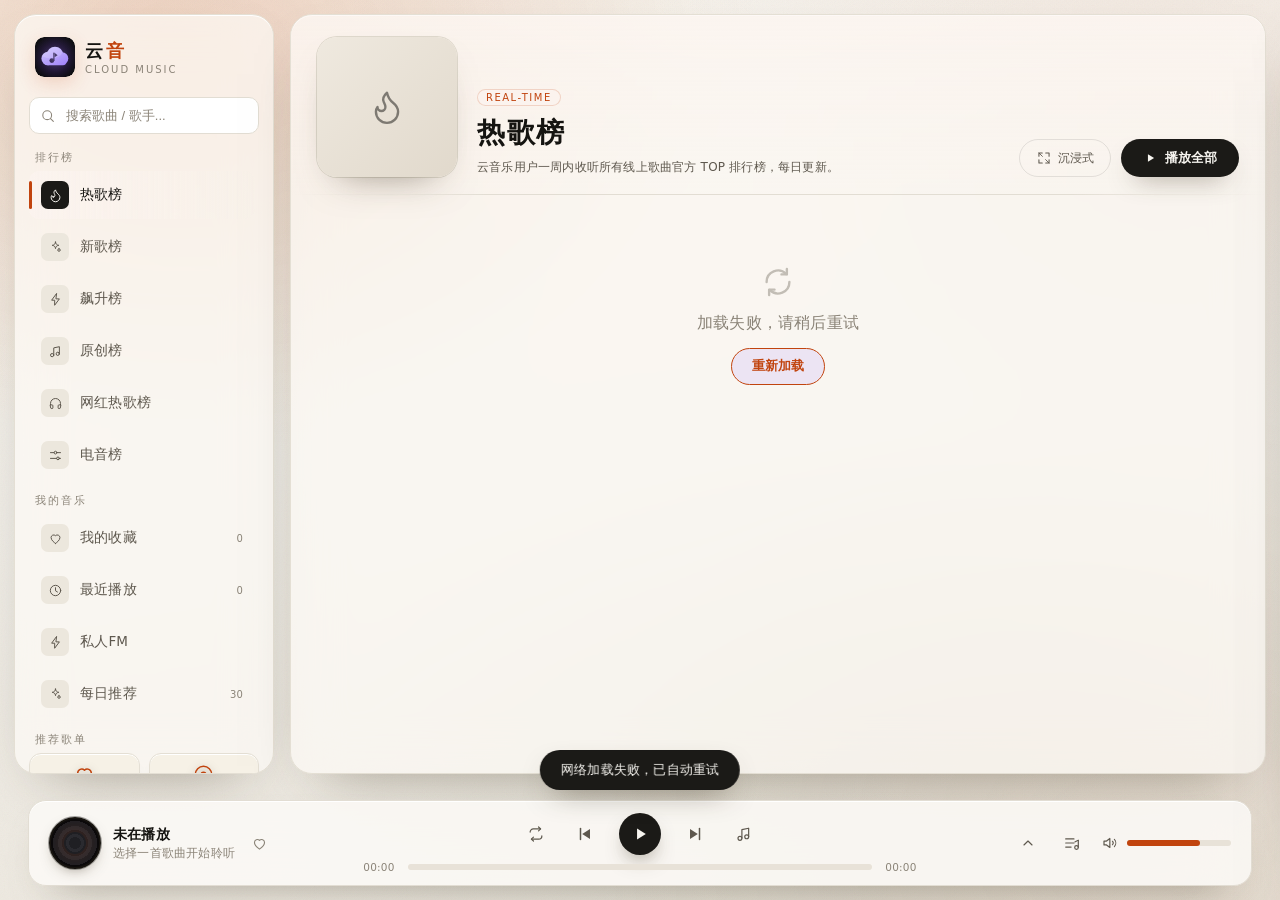
==== player.html @ 7b5f596b "feat: adopt design D paper-light theme + unified icons" ====
<!DOCTYPE html>
<html lang="zh-CN">
<head>
<meta charset="UTF-8" />
<meta name="viewport" content="width=device-width, initial-scale=1.0, viewport-fit=cover" />
<meta name="apple-mobile-web-app-capable" content="yes" />
<meta name="apple-mobile-web-app-status-bar-style" content="black-translucent" />
<meta name="apple-mobile-web-app-title" content="云音" />
<title>云音播放器 - 在线听歌 | 热歌榜 网红热歌 免费音乐</title>
<meta name="description" content="云音在线音乐播放器，免费在线听歌，包含热歌榜、新歌榜、飙升榜、原创榜、网红热歌榜、电音榜，支持歌词同步、我的收藏、最近播放、私人FM、推荐歌单。" />
<meta name="keywords" content="在线播放器,在线听歌,免费音乐,热歌榜,网红热歌榜,飙升榜,歌词同步,音乐播放器" />
<meta name="robots" content="index, follow" />
<meta property="og:type" content="website" />
<meta property="og:site_name" content="云音播放器" />
<meta property="og:title" content="云音播放器 - 免费在线听歌" />
<meta property="og:description" content="六大实时榜单 · 黑胶唱片播放页 · 歌词同步 · 热门评论 · 私人FM · 可安装到桌面" />
<meta property="og:url" content="https://yunyin-music.github.io/player.html" />
<meta property="og:image" content="https://yunyin-music.github.io/icon-512.png" />
<meta name="twitter:card" content="summary" />
<meta name="twitter:title" content="云音播放器 - 免费在线听歌" />
<meta name="twitter:description" content="六大实时榜单 · 黑胶唱片播放页 · 歌词同步 · 热门评论 · 私人FM" />
<meta name="twitter:image" content="https://yunyin-music.github.io/icon-512.png" />
<meta name="theme-color" content="#f2efe9" />
<link rel="manifest" href="manifest.webmanifest" />
<link rel="icon" type="image/png" sizes="32x32" href="icon-32.png" />
<link rel="icon" type="image/png" sizes="192x192" href="icon-192.png" />
<link rel="apple-touch-icon" href="icon-192.png" />
<!-- 预连接：提前完成 API 与图片/音频 CDN 的 DNS+TLS 握手，首屏请求提速 -->
<link rel="preconnect" href="https://api.injahow.cn" crossorigin />
<link rel="preconnect" href="https://api.vkeys.cn" crossorigin />
<link rel="preconnect" href="https://p1.music.126.net" />
<link rel="preconnect" href="https://p2.music.126.net" />
<link rel="dns-prefetch" href="https://p3.music.126.net" />
<style>
  :root{
    --bg-0:#09090b;
    --bg-1:#121214;
    --bg-2:#18181b;
    --glass:rgba(255,255,255,.035);
    --glass-2:rgba(255,255,255,.06);
    --border:rgba(255,255,255,.08);
    --border-strong:rgba(255,255,255,.12);
    --text:#f4f4f5;
    --text-2:#a1a1aa;
    --text-3:#6b6b73;
    --accent:#a78bfa;
    --accent-2:#c4b5fd;
    --accent-glow:rgba(167,139,250,.35);
    --page-rgb:167,139,250;
    --danger:#f87171;
    --radius:16px;
    --radius-sm:10px;
    --shadow:0 16px 50px rgba(0,0,0,.55);
    --shadow-soft:0 8px 24px rgba(0,0,0,.4);
  }
  *{box-sizing:border-box;margin:0;padding:0}
  html,body{height:100%}
  body{
    font-family:-apple-system,BlinkMacSystemFont,"PingFang SC","Microsoft YaHei","Hiragino Sans GB","Segoe UI",system-ui,sans-serif;
    background:var(--bg-0);
    color:var(--text);
    overflow:hidden;
    -webkit-font-smoothing:antialiased;
    -moz-osx-font-smoothing:grayscale;
    letter-spacing:.1px;
  }
  /* animated background mesh */
  .bg-mesh{
    position:fixed;inset:0;z-index:-2;
    background:
      radial-gradient(1000px 700px at 12% 18%, rgba(167,139,250,.14), transparent 60%),
      radial-gradient(900px 800px at 88% 12%, rgba(124,58,237,.10), transparent 60%),
      radial-gradient(1000px 900px at 70% 92%, rgba(167,139,250,.08), transparent 60%),
      linear-gradient(160deg,#09090b 0%,#0e0e10 50%,#09090b 100%);
  }
  .bg-noise{
    position:fixed;inset:0;z-index:-1;opacity:.035;pointer-events:none;
    background-image:url("data:image/svg+xml;utf8,<svg xmlns='http://www.w3.org/2000/svg' width='160' height='160'><filter id='n'><feTurbulence type='fractalNoise' baseFrequency='0.9' numOctaves='2'/></filter><rect width='100%25' height='100%25' filter='url(%23n)'/></svg>");
  }
  /* 页面氛围色：跟随当前播放歌曲封面主色（--page-rgb 由 JS pageTintFromCover 写入） */
  .page-ambient{
    position:fixed;inset:0;z-index:-1;pointer-events:none;
    background:
      radial-gradient(900px 640px at 16% 6%, rgba(var(--page-rgb),.16), transparent 62%),
      radial-gradient(820px 700px at 88% 94%, rgba(var(--page-rgb),.10), transparent 64%);
    transition:background 1.2s ease;
  }
  .app{
    display:grid;
    grid-template-columns:260px 1fr;
    grid-template-rows:1fr auto;
    height:100vh;
    height:100dvh; /* iOS Safari 动态视口：地址栏收起/展开时高度自适应，播放栏不被遮挡 */
    gap:16px;
    padding:14px 14px 0 14px;
  }
  html{-webkit-text-size-adjust:100%}
  body{overscroll-behavior:none;-webkit-tap-highlight-color:transparent}
  /* iOS 惯性滚动：长列表/歌词区丝滑 */
  .song-list,.side-scroll,.q-list,.pp-lyrics,.charts{-webkit-overflow-scrolling:touch}
  /* ---------- Sidebar ---------- */
  .sidebar{
    grid-row:1;
    background:var(--glass);
    border:1px solid rgba(255,255,255,.06);
    border-radius:22px;
    padding:18px 14px;
    display:flex;flex-direction:column;gap:16px;
    backdrop-filter:blur(24px) saturate(1.2);
    -webkit-backdrop-filter:blur(24px) saturate(1.2);
    box-shadow:0 24px 70px rgba(0,0,0,.5),0 2px 12px rgba(0,0,0,.28),inset 0 1px 0 rgba(255,255,255,.05);
    overflow-y:auto;
  }
  .sidebar::-webkit-scrollbar{width:5px}
  .sidebar::-webkit-scrollbar-thumb{background:rgba(255,255,255,.08);border-radius:4px}
  .side-scroll{display:flex;flex-direction:column;gap:14px}
  .brand{display:flex;align-items:center;gap:10px;padding:4px 6px}
  .brand .logo{
    width:40px;height:40px;border-radius:9px;flex-shrink:0;
    overflow:hidden;
    box-shadow:0 6px 18px var(--accent-glow);
  }
  .brand .logo svg{display:block;width:100%;height:100%}
  .brand h1{font-size:18px;font-weight:700;letter-spacing:.5px}
  .brand h1 span{color:var(--accent)}
  .brand small{display:block;font-size:10px;color:var(--text-3);letter-spacing:1px;margin-top:1px}

  .search{position:relative}
  .search input{
    width:100%;background:var(--bg-2);border:1px solid var(--border);
    color:var(--text);padding:10px 12px 10px 36px;border-radius:var(--radius-sm);
    font-size:13px;outline:none;transition:.2s cubic-bezier(.4,0,.2,1);
  }
  .search input:focus{border-color:var(--accent);box-shadow:0 0 0 3px var(--accent-glow);background:var(--bg-1)}
  .search input::placeholder{color:var(--text-3)}
  .search svg{position:absolute;left:11px;top:50%;transform:translateY(-50%);color:var(--text-3)}

  .nav-label{font-size:11px;color:var(--text-3);letter-spacing:2px;padding:0 6px;margin-bottom:-8px}
  .charts{display:flex;flex-direction:column;gap:4px;padding-right:4px}
  .charts::-webkit-scrollbar{width:5px}
  .charts::-webkit-scrollbar-thumb{background:rgba(255,255,255,.08);border-radius:4px}
  .chart-item{
    display:flex;align-items:center;gap:11px;
    padding:10px 12px;border-radius:var(--radius-sm);cursor:pointer;
    transition:.22s cubic-bezier(.4,0,.2,1);color:var(--text-2);font-size:13.5px;font-weight:500;
    position:relative;
  }
  .chart-item:hover{background:var(--glass-2);color:var(--text)}
  .chart-item.active{
    background:linear-gradient(90deg,rgba(167,139,250,.18),rgba(167,139,250,.03));
    color:var(--text);
  }
  .chart-item.active::before{
    content:"";position:absolute;left:0;top:10px;bottom:10px;width:3px;
    background:var(--accent);border-radius:3px;box-shadow:0 0 10px var(--accent);
  }
  .chart-item .ico{
    width:28px;height:28px;border-radius:7px;
    display:flex;align-items:center;justify-content:center;flex-shrink:0;
    background:var(--glass-2);font-size:14px;
  }
  .chart-item.active .ico{background:linear-gradient(135deg,var(--accent),var(--accent-2));color:#0a0a0b}
  .chart-item .cnt{margin-left:auto;font-size:10px;color:var(--text-3)}

  .sidebar-foot{
    font-size:10px;color:var(--text-3);text-align:center;line-height:1.6;
    padding-top:10px;border-top:1px solid var(--border);
  }
  .sidebar-foot a{color:var(--accent);text-decoration:none}

  /* ---------- Main ---------- */
  .main{
    grid-row:1;
    background:var(--glass);
    border:1px solid rgba(255,255,255,.06);
    border-radius:22px;
    display:flex;flex-direction:column;
    backdrop-filter:blur(24px) saturate(1.2);
    -webkit-backdrop-filter:blur(24px) saturate(1.2);
    box-shadow:0 24px 70px rgba(0,0,0,.5),0 2px 12px rgba(0,0,0,.28),inset 0 1px 0 rgba(255,255,255,.05);
    overflow:hidden;
    position:relative;
  }
  .chart-header{
    padding:22px 26px 18px;
    display:flex;align-items:flex-end;gap:20px;
    position:relative;
    background:linear-gradient(180deg,rgba(167,139,250,.06),transparent);
  }
  /* 底部横线改为两端淡出的柔和渐变 */
  .chart-header::after{
    content:"";position:absolute;left:0;right:0;bottom:0;height:1px;
    background:linear-gradient(90deg,transparent,rgba(255,255,255,.12) 20%,rgba(255,255,255,.12) 80%,transparent);
    pointer-events:none;
  }
  .chart-cover{
    width:140px;height:140px;border-radius:20px;
    background:linear-gradient(135deg,#27272a,#18181b);
    box-shadow:0 18px 50px rgba(0,0,0,.55),0 0 0 1px rgba(255,255,255,.07),inset 0 1px 0 rgba(255,255,255,.06);
    display:flex;align-items:center;justify-content:center;font-size:40px;
    flex-shrink:0;overflow:hidden;
  }
  .chart-cover img{width:100%;height:100%;object-fit:cover}
  .chart-meta .tag{
    display:inline-block;font-size:10px;letter-spacing:1.5px;color:var(--accent);
    background:rgba(167,139,250,.12);padding:3px 9px;border-radius:20px;margin-bottom:8px;
  }
  .chart-meta h2{font-size:28px;font-weight:800;letter-spacing:1px;margin-bottom:6px;color:var(--text)}
  @supports ((-webkit-background-clip:text) or (background-clip:text)){
    .chart-meta h2{
      background:linear-gradient(90deg,#f4f4f5 30%,#c4b5fd);
      -webkit-background-clip:text;background-clip:text;
      -webkit-text-fill-color:transparent;color:transparent;
    }
  }
  .chart-meta p{font-size:12px;color:var(--text-2);max-width:520px;line-height:1.6}
  .chart-actions{margin-left:auto;display:flex;gap:10px}
  .btn-play-all{
    display:flex;align-items:center;gap:8px;
    background:linear-gradient(135deg,var(--accent),var(--accent-2));
    color:#0a0a0b;font-weight:700;font-size:13px;
    border:none;padding:10px 22px;border-radius:30px;cursor:pointer;
    box-shadow:0 6px 20px var(--accent-glow),inset 0 1px 0 rgba(255,255,255,.25);
    transition:.2s cubic-bezier(.4,0,.2,1);
  }
  .btn-play-all:hover{transform:translateY(-1px);box-shadow:0 10px 28px var(--accent-glow),inset 0 1px 0 rgba(255,255,255,.3)}

  .song-list{flex:1;overflow-y:auto;padding:8px 10px 14px}
  .song-list::-webkit-scrollbar{width:7px}
  .song-list::-webkit-scrollbar-thumb{background:rgba(255,255,255,.08);border-radius:4px}
  .song-list::-webkit-scrollbar-thumb:hover{background:rgba(255,255,255,.15)}

  .song-row{
    display:grid;
    grid-template-columns:36px 1fr 140px 90px 56px;
    align-items:center;gap:14px;
    padding:11px 12px;border-radius:14px;cursor:pointer;
    transition:.2s cubic-bezier(.4,0,.2,1);color:var(--text-2);
    border:1px solid transparent;
    position:relative;
  }
  .song-row:hover{background:var(--glass-2);color:var(--text);border-color:var(--border)}
  .song-row.playing{background:linear-gradient(90deg,rgba(167,139,250,.14),rgba(167,139,250,.03));color:var(--text);border-color:rgba(167,139,250,.18)}
  /* 播放中左侧 accent 竖条（限定非沉浸式列表，不影响 folia 海报墙） */
  .song-list:not(.folia) .song-row.playing::before{
    content:"";position:absolute;left:0;top:9px;bottom:9px;width:3px;
    background:linear-gradient(180deg,var(--accent),var(--accent-2));
    border-radius:3px;box-shadow:0 0 10px var(--accent-glow);
  }
  /* hover 轻抬升：仅鼠标设备 + 非沉浸式列表 */
  @media (hover:hover){
    .song-list:not(.folia) .song-row:hover{transform:translateY(-1px)}
  }
  .song-row .idx{font-size:12px;color:var(--text-3);text-align:center;font-variant-numeric:tabular-nums}
  .song-row .idx.top{color:var(--accent);font-weight:700}
  .song-row:hover .idx .num{display:none}
  .song-row:hover .idx .play-mini{display:inline}
  .idx .play-mini{display:none;color:var(--accent)}
  .idx .play-mini svg{display:inline-block;vertical-align:middle}
  .song-row.playing .idx .num{display:none}
  .song-row.playing .idx .playing-anim{display:inline-flex}
  .idx .playing-anim{display:none;align-items:flex-end;gap:2px;height:14px}
  .idx .playing-anim span{width:3px;background:var(--accent);border-radius:2px;animation:eq 1s ease-in-out infinite}
  .idx .playing-anim span:nth-child(1){height:60%;animation-delay:-.4s}
  .idx .playing-anim span:nth-child(2){height:100%;animation-delay:-.2s}
  .idx .playing-anim span:nth-child(3){height:40%}
  @keyframes eq{0%,100%{transform:scaleY(.4)}50%{transform:scaleY(1)}}

  .song-info{display:flex;align-items:center;gap:11px;min-width:0}
  .song-info .thumb{width:40px;height:40px;border-radius:12px;background:var(--bg-2);flex-shrink:0;overflow:hidden;box-shadow:0 6px 16px rgba(0,0,0,.35),0 0 0 1px rgba(255,255,255,.07)}
  .song-info .thumb img{width:100%;height:100%;object-fit:cover}
  .song-info .meta{min-width:0}
  .song-info .title{font-size:13.5px;color:var(--text);white-space:nowrap;overflow:hidden;text-overflow:ellipsis;font-weight:500}
  .song-row.playing .song-info .title{color:var(--accent)}
  .song-info .artist{font-size:11.5px;color:var(--text-3);white-space:nowrap;overflow:hidden;text-overflow:ellipsis;margin-top:2px}
  .song-row .album{font-size:12px;color:var(--text-3);white-space:nowrap;overflow:hidden;text-overflow:ellipsis}
  .song-row .duration{font-size:12px;color:var(--text-3);text-align:right;font-variant-numeric:tabular-nums}
  .song-row .more{transition:.15s;display:flex;justify-content:flex-end;color:var(--text-3)}
  .song-row .more:hover{color:var(--accent)}

  /* skeleton / loading */
  .loader{display:flex;flex-direction:column;align-items:center;justify-content:center;padding:60px 0;gap:14px}
  .spinner{width:34px;height:34px;border:3px solid var(--glass-2);border-top-color:var(--accent);border-radius:50%;animation:spin .8s linear infinite}
  @keyframes spin{to{transform:rotate(360deg)}}
  .loader p{font-size:12px;color:var(--text-3);letter-spacing:1px}
  .empty{text-align:center;padding:60px 20px;color:var(--text-3)}
  .empty svg{margin-bottom:12px;opacity:.5}

  /* ---------- Player bar ---------- */
  .player{
    grid-column:1 / -1;
    margin:10px 14px 14px;
    background:rgba(18,18,20,.72);
    border:1px solid rgba(255,255,255,.06);
    border-radius:18px;
    padding:12px 20px;
    display:grid;
    grid-template-columns:1fr 2fr 1fr;
    align-items:center;gap:16px;
    backdrop-filter:blur(28px) saturate(1.3);
    -webkit-backdrop-filter:blur(28px) saturate(1.3);
    box-shadow:0 12px 40px rgba(0,0,0,.5),inset 0 1px 0 rgba(255,255,255,.06);
  }
  .p-left{display:flex;align-items:center;gap:12px;min-width:0}
  .vinyl{
    width:52px;height:52px;border-radius:50%;flex-shrink:0;
    background:
      radial-gradient(circle at center,#1f1f23 0 6px,#2a2a2f 6px 9px,#1f1f23 9px 13px,#2a2a2f 13px 17px,#1f1f23 17px 22px,#09090b 22px);
    border:2px solid #000;
    box-shadow:0 4px 12px rgba(0,0,0,.6),inset 0 0 0 1px rgba(255,255,255,.05),0 0 18px rgba(var(--page-rgb),.35);
    position:relative;overflow:hidden;
  }
  .vinyl img{position:absolute;inset:13px;border-radius:12px;object-fit:cover;box-shadow:0 0 18px rgba(var(--page-rgb),.35)}
  .vinyl.spinning{animation:spin 8s linear infinite;box-shadow:0 4px 14px rgba(0,0,0,.6),inset 0 0 0 1px rgba(255,255,255,.06),0 0 18px rgba(var(--page-rgb),.35)}
  .p-left .vinyl{cursor:pointer;transition:box-shadow .25s}
  .p-left .vinyl:hover{box-shadow:0 4px 14px rgba(0,0,0,.6),inset 0 0 0 1px rgba(255,255,255,.1),0 0 22px rgba(var(--page-rgb),.45)}
  .p-info{min-width:0}
  .p-info .t{font-size:13.5px;font-weight:600;white-space:nowrap;overflow:hidden;text-overflow:ellipsis}
  .p-info .a{font-size:11.5px;color:var(--text-3);margin-top:2px;white-space:nowrap;overflow:hidden;text-overflow:ellipsis}

  .p-center{display:flex;flex-direction:column;align-items:center;gap:6px}
  .controls{display:flex;align-items:center;gap:18px}
  .ctrl-btn{
    background:none;border:none;color:var(--text-2);cursor:pointer;
    display:flex;align-items:center;justify-content:center;transition:.2s cubic-bezier(.4,0,.2,1);
    padding:6px;border-radius:50%;
  }
  .ctrl-btn:hover{color:var(--text);transform:scale(1.08)}
  .ctrl-btn.play{
    width:42px;height:42px;background:#fff;color:#09090b;border-radius:50%;
    box-shadow:0 6px 16px rgba(0,0,0,.4),0 0 0 1px rgba(255,255,255,.1);
  }
  .ctrl-btn.play:hover{transform:scale(1.06);background:#fff;box-shadow:0 8px 22px rgba(0,0,0,.5)}
  .ctrl-btn.active{color:var(--accent)}

  .progress{display:flex;align-items:center;gap:10px;width:100%;max-width:560px}
  .time{font-size:10.5px;color:var(--text-3);font-variant-numeric:tabular-nums;width:38px;text-align:center}
  .bar{flex:1;height:6px;background:var(--glass-2);border-radius:4px;cursor:pointer;position:relative;overflow:visible}
  .bar .fill{position:absolute;left:0;top:0;bottom:0;background:linear-gradient(90deg,var(--accent),var(--accent-2));border-radius:4px;width:0%;box-shadow:0 0 8px var(--accent-glow)}
  .bar .thumb{position:absolute;top:50%;transform:translate(-50%,-50%);width:13px;height:13px;background:#fff;border-radius:50%;box-shadow:0 2px 8px rgba(0,0,0,.5),0 0 6px var(--accent-glow);opacity:0;transition:.18s;left:0%}
  .bar:hover .thumb{opacity:1}
  .bar:hover .fill{box-shadow:0 0 12px var(--accent-glow)}

  .p-right{display:flex;align-items:center;justify-content:flex-end;gap:14px}
  .volume{display:flex;align-items:center;gap:8px;width:130px}
  .volume .bar{flex:1}
  .vol-btn{background:none;border:none;color:var(--text-2);cursor:pointer;display:flex}
  .vol-btn:hover{color:var(--text)}
  .mode-btn{background:none;border:none;color:var(--text-2);cursor:pointer;padding:6px;border-radius:50%;display:flex}
  .mode-btn:hover{color:var(--text)}
  .mode-btn.active{color:var(--accent)}

  /* ---------- Lyrics panel ---------- */
  .lyrics-toggle{
    background:none;border:none;color:var(--text-2);cursor:pointer;padding:6px;border-radius:50%;display:flex;
  }
  .lyrics-toggle:hover{color:var(--accent)}
  .lyrics-toggle.active{color:var(--accent)}

  .lyrics-panel{
    position:fixed;right:14px;top:14px;bottom:96px;width:340px;
    background:rgba(12,12,14,.9);border:1px solid var(--border);border-radius:var(--radius);
    backdrop-filter:blur(28px) saturate(1.2);
    -webkit-backdrop-filter:blur(28px) saturate(1.2);
    transform:translateX(110%);transition:transform .35s cubic-bezier(.4,0,.2,1);
    z-index:50;display:flex;flex-direction:column;
    box-shadow:var(--shadow),inset 0 1px 0 rgba(255,255,255,.05);
  }
  .lyrics-panel.open{transform:translateX(0)}
  .lyrics-head{padding:16px 18px;border-bottom:1px solid var(--border);display:flex;align-items:center;justify-content:space-between}
  .lyrics-head h3{font-size:14px;font-weight:600}
  .lyrics-head .close{background:none;border:none;color:var(--text-3);cursor:pointer;font-size:18px;transition:.2s}
  .lyrics-head .close:hover{color:var(--text)}
  .lyrics-body{flex:1;overflow:hidden;position:relative;padding:40% 18px;text-align:center}
  .lyrics-body::before,.lyrics-body::after{content:"";position:absolute;left:0;right:0;height:30%;pointer-events:none;z-index:2}
  .lyrics-body::before{top:0;background:linear-gradient(180deg,rgba(12,12,14,.96),transparent)}
  .lyrics-body::after{bottom:0;background:linear-gradient(0deg,rgba(12,12,14,.96),transparent)}
  .lrc-track{transition:transform .5s cubic-bezier(.4,0,.2,1)}
  .lrc-line{
    padding:9px 0;font-size:13.5px;color:var(--text-3);transition:.3s;
    white-space:pre-wrap;line-height:1.5;cursor:pointer;
  }
  .lrc-line:hover{color:var(--text-2)}
  .lrc-line.active{color:#fff;font-size:19px;font-weight:700;text-shadow:0 0 18px var(--accent-glow)}
  .lrc-empty{color:var(--text-3);font-size:13px;padding-top:30px}

  /* ---------- Favorites / Queue / Playlist wall ---------- */
  .fav-btn{
    background:none;border:none;color:var(--text-3);cursor:pointer;
    display:flex;align-items:center;justify-content:center;
    padding:4px;transition:.15s;flex-shrink:0;
  }
  .fav-btn:hover{color:#fb7185;transform:scale(1.15)}
  .fav-btn.on{color:#fb7185}
  .fav-btn.on svg{fill:currentColor}
  .btn-clear{
    display:flex;align-items:center;gap:6px;
    background:none;border:1px solid var(--border);color:var(--text-2);
    font-size:12px;padding:9px 16px;border-radius:30px;cursor:pointer;transition:.2s;
  }
  .btn-clear:hover{color:var(--danger);border-color:var(--danger)}
  .pl-wall{display:grid;grid-template-columns:1fr 1fr;gap:9px}
  .pl-tile{
    aspect-ratio:1.35;border-radius:12px;
    display:flex;flex-direction:column;align-items:center;justify-content:center;gap:4px;
    cursor:pointer;color:#fff;font-size:12px;font-weight:600;
    transition:.22s cubic-bezier(.4,0,.2,1);position:relative;overflow:hidden;
    text-shadow:0 1px 4px rgba(0,0,0,.4);
    box-shadow:0 4px 12px rgba(0,0,0,.3),inset 0 1px 0 rgba(255,255,255,.15);
  }
  .pl-tile .em{font-size:24px;filter:drop-shadow(0 2px 4px rgba(0,0,0,.3))}
  .pl-tile .pc{font-size:9.5px;opacity:.8;font-weight:400}
  .pl-tile:hover{transform:translateY(-3px);box-shadow:0 12px 28px rgba(0,0,0,.5),inset 0 1px 0 rgba(255,255,255,.2)}
  .queue-panel{
    position:fixed;right:14px;top:14px;bottom:96px;width:320px;
    background:rgba(12,12,14,.9);border:1px solid var(--border);border-radius:var(--radius);
    backdrop-filter:blur(28px) saturate(1.2);
    -webkit-backdrop-filter:blur(28px) saturate(1.2);
    transform:translateX(110%);transition:transform .35s cubic-bezier(.4,0,.2,1);
    z-index:50;display:flex;flex-direction:column;
    box-shadow:var(--shadow),inset 0 1px 0 rgba(255,255,255,.05);
  }
  .queue-panel.open{transform:translateX(0)}
  .q-count{color:var(--text-3);font-size:11px;font-weight:400;margin-left:4px}
  .q-clear{background:none;border:1px solid var(--border);color:var(--text-3);font-size:11px;padding:3px 10px;border-radius:12px;cursor:pointer}
  .q-tools{display:flex;gap:10px;padding:0 18px 10px;flex-shrink:0}
  .q-tools label{flex:1;display:flex;align-items:center;gap:6px;font-size:11px;color:var(--text-3)}
  .q-tools select{
    flex:1;min-width:0;background:#1c1c20;border:1px solid var(--border);color:var(--text-1);
    font-size:11px;padding:4px 6px;border-radius:8px;cursor:pointer;outline:none;
  }
  .q-tools select:hover{border-color:var(--border-hl)}
  .q-backup{display:flex;gap:8px;padding:0 18px 10px;flex-shrink:0}
  .q-backup button{
    flex:1;background:none;border:1px dashed var(--border);color:var(--text-2);
    font-size:11px;padding:5px 0;border-radius:8px;cursor:pointer;transition:border-color .2s,color .2s;
  }
  .q-backup button:hover{border-color:var(--accent);color:var(--accent)}
  .q-clear:hover{color:var(--danger);border-color:var(--danger)}
  .q-list{flex:1;overflow-y:auto;padding:8px 10px}
  .q-list::-webkit-scrollbar{width:5px}
  .q-list::-webkit-scrollbar-thumb{background:rgba(255,255,255,.08);border-radius:4px}
  .q-row{
    display:flex;align-items:center;gap:10px;
    padding:9px 10px;border-radius:8px;cursor:pointer;
    color:var(--text-2);font-size:12.5px;transition:.2s cubic-bezier(.4,0,.2,1);
    border:1px solid transparent;
  }
  .q-row:hover{background:var(--glass-2);color:var(--text);border-color:var(--border)}
  .q-row.playing{color:var(--accent);background:rgba(167,139,250,.06)}
  .q-row .qi{width:18px;text-align:center;color:var(--text-3);font-size:11px;flex-shrink:0;font-variant-numeric:tabular-nums}
  .q-row.playing .qi{color:var(--accent)}
  .q-row .qt{min-width:0;flex:1}
  .q-row .qt .qn{white-space:nowrap;overflow:hidden;text-overflow:ellipsis}
  .q-row .qt .qa{font-size:10.5px;color:var(--text-3);white-space:nowrap;overflow:hidden;text-overflow:ellipsis;margin-top:1px}
  .q-row .qx{background:none;border:none;color:var(--text-3);cursor:pointer;font-size:13px;padding:2px 4px;border-radius:4px;opacity:0;transition:.15s;flex-shrink:0}
  .q-row:hover .qx{opacity:1}
  .q-row .qx:hover{color:var(--danger)}

  /* ---------- Play page (vinyl + lyrics + comments) ---------- */
  .playpage{
    position:fixed;top:calc(14px + env(safe-area-inset-top,0px));left:14px;right:14px;bottom:calc(92px + env(safe-area-inset-bottom,0px));
    --glow1:167,139,250;--glow2:124,58,237;
    background:#0b0b0d;border-radius:var(--radius);
    border:1px solid var(--border);
    transform:translateY(calc(100% + 110px));
    transition:transform .5s cubic-bezier(.4,0,.2,1);
    z-index:80;display:flex;flex-direction:column;overflow:hidden;
    box-shadow:var(--shadow);
  }
  .playpage.open{transform:translateY(0)}
  .pp-bg{position:absolute;inset:0;z-index:0}
  .pp-bg img{width:100%;height:100%;object-fit:cover;filter:blur(90px) brightness(.4) saturate(1.3);transform:scale(1.3)}
  .pp-bg::before{
    content:"";position:absolute;inset:-25%;
    background:
      radial-gradient(42% 36% at 22% 28%, rgba(var(--glow1),.32), transparent 70%),
      radial-gradient(48% 42% at 78% 72%, rgba(var(--glow2),.26), transparent 70%);
    animation:bgdrift 22s ease-in-out infinite alternate;
  }
  @keyframes bgdrift{to{transform:translate(5%,-4%) scale(1.12)}}
  .pp-bg::after{content:"";position:absolute;inset:0;background:linear-gradient(180deg,rgba(11,11,13,.55),rgba(11,11,13,.85))}
  .pp-head{position:relative;z-index:2;display:flex;align-items:center;justify-content:center;padding:16px 20px;border-bottom:1px solid rgba(255,255,255,.06)}
  .pp-collapse{
    position:absolute;left:14px;top:50%;transform:translateY(-50%);
    background:var(--glass-2);border:none;color:var(--text-2);
    width:36px;height:36px;border-radius:50%;cursor:pointer;
    display:flex;align-items:center;justify-content:center;transition:.2s;
  }
  .pp-collapse:hover{color:var(--text);background:rgba(255,255,255,.1)}
  .pp-head-info{text-align:center;min-width:0;max-width:70%}
  .pp-head-info .t{font-size:16px;font-weight:700;white-space:nowrap;overflow:hidden;text-overflow:ellipsis}
  .pp-head-info .a{font-size:12px;color:var(--text-2);margin-top:2px;white-space:nowrap;overflow:hidden;text-overflow:ellipsis}
  .pp-body{position:relative;z-index:2;flex:1;display:flex;flex-direction:column;align-items:center;justify-content:center;gap:16px;padding:14px 24px 22px;min-height:0;overflow:hidden}
  .pp-disc-wrap{position:relative;width:min(280px,62vw,40vh);flex-shrink:0}
  .pp-disc{
    position:relative;width:100%;aspect-ratio:1;border-radius:50%;
    background:
      radial-gradient(circle,#0a0a0c 0 19%,transparent 19%),
      repeating-radial-gradient(circle,#131316 0 1.5px,#1c1c21 1.5px 3.5px),
      #101013;
    box-shadow:0 24px 70px rgba(0,0,0,.65),0 0 0 1px rgba(255,255,255,.06);
    display:flex;align-items:center;justify-content:center;
    animation:ppspin 26s linear infinite;animation-play-state:paused;
  }
  .playpage.playing .pp-disc{animation-play-state:running}
  @keyframes ppspin{to{transform:rotate(360deg)}}
  .pp-cover{
    width:62%;aspect-ratio:1;border-radius:50%;overflow:hidden;
    box-shadow:0 0 0 5px rgba(0,0,0,.6),0 0 0 6px rgba(255,255,255,.07),0 10px 30px rgba(0,0,0,.5);
  }
  .pp-cover img{width:100%;height:100%;object-fit:cover}
  .pp-spindle{
    position:absolute;left:50%;top:50%;width:12px;height:12px;
    transform:translate(-50%,-50%);border-radius:50%;
    background:#0a0a0c;box-shadow:0 0 0 2px rgba(255,255,255,.12);z-index:3;
  }
  .pp-disc-sheen{
    position:absolute;inset:0;border-radius:50%;pointer-events:none;z-index:2;
    background:linear-gradient(135deg,rgba(255,255,255,.09),transparent 38%,transparent 62%,rgba(255,255,255,.05));
  }
  /* 弥散光晕：跟随歌曲换色 */
  .pp-glow{
    position:absolute;left:50%;top:50%;width:175%;aspect-ratio:1;border-radius:50%;
    transform:translate(-50%,-50%);pointer-events:none;z-index:0;
    background:radial-gradient(closest-side, rgba(var(--glow1),.42), rgba(var(--glow1),.13) 52%, transparent 74%);
    animation:glowpulse 6s ease-in-out infinite;
  }
  @keyframes glowpulse{
    0%,100%{opacity:.85;transform:translate(-50%,-50%) scale(1)}
    50%{opacity:1;transform:translate(-50%,-50%) scale(1.07)}
  }
  /* 唱片 A/B 翻面 */
  .pp-flip{
    position:relative;width:100%;aspect-ratio:1;cursor:pointer;
    transform-style:preserve-3d;transition:transform .75s cubic-bezier(.4,0,.2,1);
  }
  .playpage.flipped .pp-flip{transform:rotateY(180deg)}
  .playpage.flipped .pp-arm{opacity:0}
  .pp-face{position:absolute;inset:0;backface-visibility:hidden;-webkit-backface-visibility:hidden}
  .pp-face.pp-back{transform:rotateY(180deg)}
  .pp-backcard{
    width:92%;height:92%;margin:4%;border-radius:20px;
    background:linear-gradient(160deg,#17171b,#101013);
    border:1px solid var(--border);
    box-shadow:0 20px 50px rgba(0,0,0,.55),inset 0 1px 0 rgba(255,255,255,.06);
    display:flex;flex-direction:column;align-items:center;justify-content:center;
    gap:7px;padding:10px 16px;text-align:center;overflow:hidden;
  }
  .pp-backcard .bc-name{font-size:15px;font-weight:700;max-width:100%;white-space:nowrap;overflow:hidden;text-overflow:ellipsis;flex-shrink:0}
  .pp-backcard .bc-artist{font-size:12px;color:var(--text-2);max-width:100%;white-space:nowrap;overflow:hidden;text-overflow:ellipsis;flex-shrink:0}
  .pp-backcard .bc-rows{width:100%;flex:1;min-height:0;display:flex;flex-direction:column;justify-content:center;gap:6px;overflow:hidden}
  .pp-backcard .bc-row{
    display:flex;justify-content:space-between;align-items:center;gap:10px;
    font-size:11.5px;padding:3px 10px;border-radius:8px;background:rgba(255,255,255,.04);
    flex-shrink:0;
  }
  .pp-backcard .bc-row span{color:var(--text-3);flex-shrink:0}
  .pp-backcard .bc-row b{color:var(--text-2);font-weight:500;white-space:nowrap;overflow:hidden;text-overflow:ellipsis}
  .pp-backcard .bc-tip{font-size:10px;color:var(--text-3);flex-shrink:0}
  /* 弹幕评论 */
  .pp-danmaku{position:absolute;top:2%;left:0;right:0;height:60%;z-index:7;pointer-events:none;overflow:hidden}
  .pp-danmaku .dm{
    position:absolute;left:100%;white-space:nowrap;max-width:70%;
    padding:5px 14px;border-radius:20px;font-size:12px;color:#e8e8ec;
    background:rgba(18,18,22,.55);border:1px solid rgba(255,255,255,.09);
    backdrop-filter:blur(8px);-webkit-backdrop-filter:blur(8px);
    text-overflow:ellipsis;overflow:hidden;
    animation:dmfly linear infinite;animation-play-state:paused;
  }
  .playpage.playing .pp-danmaku .dm{animation-play-state:running}
  @keyframes dmfly{to{transform:translateX(calc(-100vw - 100%))}}
  /* 尊重系统「减少动态效果」设置：停用旋转/光晕脉动/背景漂移，弹幕放慢 */
  @media (prefers-reduced-motion:reduce){
    .pp-disc,.pp-glow,.pp-bg::before,.pp-arm{animation:none !important}
    .pp-danmaku .dm{animation-duration:60s !important}
    .pp-flip{transition:none}
  }
  .pp-arm{
    position:absolute;top:-8%;right:-4%;width:130px;height:230px;z-index:6;
    transform-origin:34px 34px;transform:rotate(-32deg);
    transition:transform .6s cubic-bezier(.34,1.2,.4,1),opacity .4s ease;
    pointer-events:none;
  }
  .playpage.playing .pp-arm{transform:rotate(0deg)}
  .pp-arm-base{
    position:absolute;top:0;left:0;width:34px;height:34px;border-radius:50%;
    background:radial-gradient(circle at 35% 30%,#4a4a52,#17171b 75%);
    box-shadow:0 6px 14px rgba(0,0,0,.55),inset 0 1px 0 rgba(255,255,255,.2);
  }
  .pp-arm-rod{
    position:absolute;top:16px;left:15px;width:5px;height:150px;border-radius:3px;
    background:linear-gradient(180deg,#3a3a41,#202024);
    transform:rotate(18deg);transform-origin:top center;
    box-shadow:inset 0 1px 0 rgba(255,255,255,.12);
  }
  .pp-arm-head{
    position:absolute;top:156px;left:52px;width:18px;height:34px;border-radius:5px;
    background:linear-gradient(180deg,#3d3d45,#1b1b20);
    box-shadow:0 3px 8px rgba(0,0,0,.5);
  }
  .pp-right{flex:1;min-width:0;width:min(600px,100%);min-height:0;display:flex;flex-direction:column}
  .pp-tabs{display:flex;gap:26px;justify-content:center;padding:2px 6px 10px;border-bottom:1px solid rgba(255,255,255,.06)}
  .pp-tab{
    background:none;border:none;color:var(--text-3);font-size:14px;font-weight:600;
    cursor:pointer;padding:4px 2px;position:relative;transition:.2s;letter-spacing:1px;
  }
  .pp-tab .cnt{font-size:11px;color:var(--text-3);font-weight:400;margin-left:3px}
  .pp-tab:hover{color:var(--text-2)}
  .pp-tab.active{color:var(--text)}
  .pp-tab.active::after{
    content:"";position:absolute;left:50%;transform:translateX(-50%);bottom:-11px;
    width:20px;height:3px;border-radius:3px;background:var(--accent);box-shadow:0 0 8px var(--accent-glow);
  }
  .pp-pane{flex:1;min-height:0}
  .pp-pane.hidden{display:none}
  .pp-lyrics{
    height:100%;overflow:hidden;position:relative;text-align:center;
    mask-image:linear-gradient(to bottom,transparent,#000 18%,#000 82%,transparent);
    -webkit-mask-image:linear-gradient(to bottom,transparent,#000 18%,#000 82%,transparent);
  }
  .pp-lyrics .lrc-track{padding:42px 0}
  .pp-lyrics .lrc-line{font-size:15px;color:rgba(255,255,255,.38);padding:0;line-height:1.6}
  .pp-lyrics .lrc-line.active{
    color:#fff;font-size:17px;font-weight:600;
    text-shadow:0 0 20px rgba(255,255,255,.4);transform:scale(1.05);
  }
  .pp-cmt-scroll{height:100%;overflow-y:auto;padding:6px 8px 30px}
  .pp-cmt-scroll::-webkit-scrollbar{width:6px}
  .pp-cmt-scroll::-webkit-scrollbar-thumb{background:rgba(255,255,255,.1);border-radius:4px}
  .pp-cmt-sec{font-size:13px;font-weight:700;color:var(--text);padding:16px 4px 4px;letter-spacing:1px}
  .pp-cmt-sec .sec-cnt{font-size:11px;color:var(--text-3);font-weight:400;margin-left:6px}
  .pp-cmt{display:flex;gap:12px;padding:14px 4px;border-bottom:1px solid rgba(255,255,255,.05)}
  .pp-cmt:last-child{border-bottom:none}
  .pp-cmt .ava{
    width:34px;height:34px;border-radius:50%;object-fit:cover;
    background:var(--bg-2);flex-shrink:0;box-shadow:0 0 0 1px var(--border);
  }
  .pp-cmt .cbody{flex:1;min-width:0}
  .pp-cmt .nm{font-size:12px;color:var(--text-3)}
  .pp-cmt .ct{font-size:13.5px;color:var(--text);line-height:1.7;margin-top:4px;white-space:pre-wrap;word-break:break-word}
  .pp-cmt .ft{display:flex;justify-content:space-between;align-items:center;margin-top:8px;font-size:11px;color:var(--text-3)}
  .pp-cmt .like{display:inline-flex;align-items:center;gap:4px}

  /* ---------- 移动端顶栏（桌面隐藏；必须位于 responsive 段之前） ---------- */
  .m-top{
    display:none;position:fixed;top:0;left:0;right:0;z-index:52;
    height:calc(50px + env(safe-area-inset-top,0px));
    padding:env(safe-area-inset-top,0px) 8px 0;
    align-items:center;justify-content:space-between;
    background:rgba(9,9,11,.88);border-bottom:1px solid var(--border);
    backdrop-filter:blur(24px) saturate(1.3);
    -webkit-backdrop-filter:blur(24px) saturate(1.3);
  }
  .m-brand{display:flex;align-items:center;gap:7px;font-size:15px;font-weight:700;letter-spacing:.5px}
  .m-logo{
    width:26px;height:26px;border-radius:8px;font-size:14px;color:#0a0a0b;
    background:linear-gradient(135deg,var(--accent),var(--accent-2));
    display:flex;align-items:center;justify-content:center;
    box-shadow:0 3px 10px var(--accent-glow);
  }
  .m-btn{
    width:40px;height:40px;border:none;background:none;color:var(--text-2);
    display:flex;align-items:center;justify-content:center;cursor:pointer;
    -webkit-tap-highlight-color:transparent;border-radius:10px;
  }
  .m-btn:active{background:var(--glass-2);color:var(--text)}
  .m-mask{display:none}

  /* ---------- responsive ---------- */
  @media (max-width:900px){
    .app{grid-template-columns:1fr;gap:0;padding:0}
    .main{grid-column:1;border-radius:0;border-left:none;border-right:none;margin-top:calc(50px + env(safe-area-inset-top,0px))}

    /* 顶栏显示 + 遮罩可用 */
    .m-top{display:flex}
    .m-mask{display:block;position:fixed;inset:0;background:rgba(0,0,0,.55);opacity:0;pointer-events:none;transition:opacity .3s;z-index:60;backdrop-filter:blur(3px);-webkit-backdrop-filter:blur(3px)}
    .m-mask.show{opacity:1;pointer-events:auto}

    /* 侧边栏 → 左滑抽屉 */
    .sidebar{
      position:fixed;top:0;left:0;bottom:0;width:min(80vw,330px);z-index:62;
      border-radius:0;border-top:none;border-bottom:none;
      padding:calc(14px + env(safe-area-inset-top,0px)) 14px calc(14px + env(safe-area-inset-bottom,0px));
      transform:translateX(-105%);transition:transform .34s cubic-bezier(.4,0,.2,1);
      box-shadow:30px 0 60px rgba(0,0,0,.55);
    }
    .sidebar.open{transform:translateX(0)}

    /* 榜单头部紧凑化 */
    .chart-header{padding:14px 16px 10px;gap:13px;align-items:center}
    .chart-cover{width:64px;height:64px;border-radius:13px;font-size:26px}
    .chart-meta .tag{display:none}
    .chart-meta h2{font-size:17px;white-space:nowrap;overflow:hidden;text-overflow:ellipsis;max-width:52vw}
    .chart-meta p{display:none}
    .btn-play-all{padding:8px 14px;font-size:12px}
    .btn-clear{font-size:11px;padding:6px 10px}

    /* 播放栏：紧凑 + iPhone 底部安全区 */
    .player{grid-template-columns:1fr auto;padding:10px 14px calc(10px + env(safe-area-inset-bottom,0px));gap:12px}
    .p-center{display:none}
    .volume{display:none}
    .vinyl{width:46px;height:46px}
    .vinyl img{inset:11px}
    .p-right{gap:6px}
    .toast{bottom:calc(92px + env(safe-area-inset-bottom,0px));font-size:12px;max-width:82vw}

    /* 队列抽屉全宽 + 底部安全区 */
    .queue-panel{right:0;left:0;top:auto;bottom:0;width:100%;max-height:72vh;height:auto;
      border-radius:16px 16px 0 0;border-bottom:none;transform:translateY(110%);transition:transform .35s cubic-bezier(.4,0,.2,1);
      padding-bottom:env(safe-area-inset-bottom,0px)}
    .queue-panel.open{transform:translateY(0)}

    /* 播放页适配 */
    .pp-disc-wrap{width:min(58vw,230px)}
    .pp-arm{scale:.72}
    .pp-body{padding:8px 14px calc(14px + env(safe-area-inset-bottom,0px));gap:10px}
    .pp-sheet{border-radius:0}

    /* 歌曲行触屏优化：取消 hover 残留，加大触摸目标 */
    .song-row{-webkit-tap-highlight-color:transparent}
    .song-row .idx{width:26px}
  }
  /* 触屏设备：禁用 hover 卡片浮起等需要鼠标的效果 */
  @media (hover:none){
    .song-row:hover{transform:none;border-color:transparent}
    .pl-tile:hover{transform:none}
    .chart-item:hover{background:none;color:var(--text-2)}
    .chart-item.active:hover{background:linear-gradient(90deg,rgba(167,139,250,.18),rgba(167,139,250,.03));color:var(--text)}
  }
  /* iOS：输入框字号<16px 聚焦时会强制放大页面，触屏下一律 16px */
  @media (pointer:coarse){
    .search input{font-size:16px}
  }
  .toast{
    position:fixed;bottom:110px;left:50%;transform:translateX(-50%) translateY(20px);
    background:rgba(18,18,20,.9);color:#fff;padding:10px 20px;border-radius:30px;
    font-size:13px;opacity:0;transition:.3s cubic-bezier(.4,0,.2,1);z-index:100;pointer-events:none;
    border:1px solid var(--border);
    backdrop-filter:blur(16px);
    box-shadow:0 8px 30px rgba(0,0,0,.5);
  }
  .toast.show{opacity:1;transform:translateX(-50%) translateY(0)}

  /* ---------- Folia(Lattice) 海报墙：直角海报+颗粒+暗角+双色辉光 ---------- */
  .list-stage{position:relative;min-height:0;display:flex;flex-direction:column}
  .list-stage .song-list{flex:1}
  .stage-particles{
    position:absolute;inset:0;width:100%;height:100%;z-index:0;
    pointer-events:none;opacity:0;transition:opacity .7s ease;
  }
  body.folia .stage-particles{opacity:1!important;transition:none}
  /* 墙面：双色径向辉光（accent 左上 + secondary 右下，源码 wall.css .lattice-root） */
  body.folia .list-stage{
    background:
      radial-gradient(circle at 14% 12%, rgba(253,92,71,.15), transparent 29%),
      radial-gradient(circle at 86% 82%, rgba(106,72,255,.20), transparent 32%),
      #070707;
  }
  /* 颗粒噪点（feTurbulence soft-light，源码 .lattice-root::after） */
  body.folia .list-stage::before{
    content:"";position:absolute;inset:0;z-index:30;pointer-events:none;opacity:.13;
    mix-blend-mode:soft-light;
    background-image:url("data:image/svg+xml,%3Csvg viewBox='0 0 180 180' xmlns='http://www.w3.org/2000/svg'%3E%3Cfilter id='n'%3E%3CfeTurbulence type='fractalNoise' baseFrequency='.92' numOctaves='2' stitchTiles='stitch'/%3E%3C/filter%3E%3Crect width='100%25' height='100%25' filter='url(%23n)' opacity='.55'/%3E%3C/svg%3E");
  }
  /* 浅暗角（源码 .has-vignette::before） */
  body.folia .list-stage::after{
    content:"";position:absolute;inset:0;z-index:29;pointer-events:none;
    background:radial-gradient(ellipse at center, rgba(0,0,0,0) 78%, rgba(0,0,0,.45) 100%);
  }
  .pp-particles{
    position:absolute;inset:0;width:100%;height:100%;z-index:1;
    pointer-events:none;opacity:.9;mix-blend-mode:screen;
  }
  .song-list.folia{
    display:grid;grid-template-columns:repeat(auto-fill,minmax(172px,1fr));
    gap:16px;padding:18px 20px 32px;align-content:start;
  }
  /* 海报卡：直角、无玻璃、3:4 竖幅，源码 .lattice-poster */
  .song-list.folia .song-row{
    position:relative;display:block;min-width:0;padding:0;margin:0;
    border-radius:0;border:0;overflow:hidden;aspect-ratio:3/4;
    background-color:#161419;cursor:pointer;
    outline:1px solid rgba(255,255,255,.05);outline-offset:-1px;
    transition:outline-color .3s ease,filter .6s ease;
    content-visibility:auto;contain-intrinsic-size:auto 240px;
  }
  /* 首卡跨两列横幅（拼贴感） */
  .song-list.folia .song-row:first-child{grid-column:span 2;aspect-ratio:16/10}
  /* 海报底部压暗渐变（源码 .lattice-poster-shade） */
  .song-list.folia .song-row::before{
    content:"";position:absolute;inset:0;z-index:2;pointer-events:none;
    background:linear-gradient(180deg, rgba(0,0,0,.05) 34%, rgba(0,0,0,.24) 56%, rgba(0,0,0,.92) 100%);
  }
  /* 背景卡安静 tint，悬停/播放中揭开（源码 .lattice-poster-tint） */
  .song-list.folia .song-row::after{
    content:"";position:absolute;inset:0;z-index:3;pointer-events:none;opacity:.5;
    background:linear-gradient(145deg, rgba(7,7,7,.80), rgba(7,7,7,.86));
    transition:opacity .26s ease;
  }
  .song-list.folia .song-row:hover::after,
  .song-list.folia .song-row.playing::after{opacity:0}
  /* 悬停：提亮提饱和 + 抬升投影（源码 .lattice-poster:hover / elevation） */
  .song-list.folia .song-row:hover{filter:saturate(1.08) brightness(1.06);z-index:3;outline-color:rgba(255,255,255,.14)}
  /* 播放中：accent 2px 内描边 + 内发光（源码 .is-current::before） */
  .song-list.folia .song-row.playing{outline:2px solid var(--accent);outline-offset:-2px;z-index:2}
  .song-list.folia .song-row.playing .thumb::after{
    content:"";position:absolute;inset:0;pointer-events:none;
    box-shadow:inset 0 0 0 1px rgba(0,0,0,.52), inset 0 0 22px -6px color-mix(in srgb,var(--accent) 52%,transparent);
    animation:ppGlowPulse 2.4s ease-in-out infinite;
  }
  /* 序号徽章：直角、11px/800/tabular（源码 .lattice-poster-badge） */
  .song-list.folia .song-row .idx{
    position:absolute;top:14px;left:14px;z-index:4;display:inline-flex;align-items:center;gap:2px;
    width:auto;min-width:0;height:auto;padding:5px 8px;margin:0;
    border-radius:0;border:0;background:rgba(0,0,0,.62);
    backdrop-filter:none;-webkit-backdrop-filter:none;
    font-size:11px;font-weight:800;letter-spacing:.12em;font-variant-numeric:tabular-nums;
    color:#f7f4ee;
  }
  .song-list.folia .song-row .idx .num{color:inherit}
  .song-list.folia .song-row .idx .play-mini{display:none}
  .song-list.folia .song-row.playing .idx{background:rgba(0,0,0,.78);color:var(--accent)}
  /* 封面铺满整卡 */
  .song-list.folia .song-row .song-info{display:contents;margin:0}
  .song-list.folia .song-row .thumb{
    position:absolute;inset:0;width:100%;height:100%;padding-bottom:0;
    border-radius:0;overflow:hidden;background:#101013;margin:0;
  }
  .song-list.folia .song-row .thumb img{position:absolute;inset:0;width:100%;height:100%;object-fit:cover;transition:transform .6s ease}
  .song-list.folia .song-row:hover .thumb img{transform:scale(1.045)}
  /* 文案：右下角超大紧排标题（源码 .lattice-poster-copy strong） */
  .song-list.folia .song-row .meta{
    position:absolute;left:17px;right:17px;bottom:15px;z-index:4;
    display:flex;flex-direction:column;gap:5px;margin:0;min-width:0;max-width:100%;
  }
  .song-list.folia .song-row .title{
    font-size:clamp(20px,1.8vw,32px);line-height:.96;letter-spacing:-.045em;font-weight:700;
    color:#f7f4ee;text-shadow:0 2px 16px rgba(0,0,0,.6);
    white-space:normal;display:-webkit-box;-webkit-line-clamp:2;-webkit-box-orient:vertical;overflow:hidden;
  }
  .song-list.folia .song-row .artist{
    font-size:13px;font-weight:650;opacity:.78;color:#f7f4ee;margin:0;letter-spacing:0;
    white-space:nowrap;overflow:hidden;text-overflow:ellipsis;
  }
  .song-list.folia .song-row .album,
  .song-list.folia .song-row .duration{display:none}
  /* 收藏 → 右上角方形徽章 */
  .song-list.folia .song-row .more{
    position:absolute;top:12px;right:12px;z-index:4;
    background:rgba(0,0,0,.62);border-radius:0;border:0;padding:4px 7px;
    backdrop-filter:none;-webkit-backdrop-filter:none;
  }
  @media (max-width:600px){
    .song-list.folia{grid-template-columns:repeat(2,1fr);gap:12px;padding:14px 14px 24px}
    .song-list.folia .song-row:first-child{grid-column:span 2}
    .song-list.folia .song-row .title{font-size:18px}
  }

  /* ================= Folia 海报墙（对齐 wall.css / PosterWall.tsx 真实结构） =================
     全屏可拖拽的马赛克墙面：128 世界单位格子 + 8 间隙、混合尺寸拼贴、镜头缩放 0.52~0.76。
     正在播放的卡就地放大成播放器：歌词浮在封面上 + 播放键 + 进度条。 */
  #foliaWall{
    position:fixed;inset:0;z-index:60;overflow:hidden;display:none;
    color:#f7f4ee;isolation:isolate;
    background:
      radial-gradient(circle at 14% 12%, rgba(253,92,71,.16), transparent 29%),
      radial-gradient(circle at 86% 82%, rgba(106,72,255,.20), transparent 32%),
      #070707;
  }
  body.folia #foliaWall{display:block}
  body.folia .app,body.folia .m-top{display:none!important}
  /* 颗粒噪点：与源码 .lattice-root::after 同参数（feTurbulence soft-light .13） */
  #foliaWall::after{
    content:"";position:absolute;inset:0;z-index:2;pointer-events:none;opacity:.13;
    mix-blend-mode:soft-light;
    background-image:url("data:image/svg+xml,%3Csvg viewBox='0 0 180 180' xmlns='http://www.w3.org/2000/svg'%3E%3Cfilter id='n'%3E%3CfeTurbulence type='fractalNoise' baseFrequency='.92' numOctaves='2' stitchTiles='stitch'/%3E%3C/filter%3E%3Crect width='100%25' height='100%25' filter='url(%23n)' opacity='.55'/%3E%3C/svg%3E");
  }
  /* 边缘暗角（源码 .has-vignette::before，刻意很浅） */
  #foliaWall::before{
    content:"";position:absolute;inset:0;z-index:3;pointer-events:none;
    background:radial-gradient(ellipse at center, rgba(0,0,0,0) 78%, rgba(0,0,0,.52) 100%);
  }
  .wall-field{
    position:absolute;inset:0;overflow:hidden;cursor:grab;
    touch-action:none;overscroll-behavior:none;
  }
  .wall-field:active{cursor:grabbing}
  .wall-world{position:absolute;inset:0;transform-origin:0 0}
  .wall-world.animating{transition:transform .55s cubic-bezier(.32,.72,0,1);will-change:transform}
  .wall-world.dragging{will-change:transform}

  /* 海报卡（源码 .lattice-poster）：直角、无圆角、封面色打底 */
  .wall-card{
    position:absolute;overflow:hidden;padding:0;border:0;margin:0;
    border-radius:0;background-color:#161419;background-position:center;background-size:cover;
    text-align:left;color:#f7f4ee;cursor:pointer;contain:layout paint;
    /* 默认无过渡：200 张卡同时动画会拖垮重排，只给正在收放的那一张加 .morph */
    transition:none;
  }
  .wall-card.morph{
    transition:left .42s cubic-bezier(.22,.68,0,1),top .42s cubic-bezier(.22,.68,0,1),
      width .42s cubic-bezier(.22,.68,0,1),height .42s cubic-bezier(.22,.68,0,1),
      box-shadow .42s ease;
  }
  .wall-card:hover{z-index:3;filter:saturate(1.08) brightness(1.05)}
  .wall-card.is-expanded{
    z-index:20;filter:none;
    box-shadow:0 42px 110px rgba(0,0,0,.74);
  }
  /* 播放中描边改由 .is-current:not(.is-expanded) 处理，这里不再重复 */
  .wall-shade{
    position:absolute;inset:0;z-index:1;pointer-events:none;
    background:linear-gradient(180deg,rgba(0,0,0,0) 45%,rgba(0,0,0,.42) 72%,rgba(0,0,0,.86) 100%);
  }
  .wall-card.is-expanded .wall-shade{
    background:linear-gradient(180deg,rgba(0,0,0,.28) 0%,rgba(0,0,0,.06) 26%,rgba(0,0,0,.34) 66%,rgba(0,0,0,.86) 100%);
  }
  /* 背景卡安静 tint，悬停/播放中/展开时揭开（源码 .lattice-poster-tint） */
  .wall-tint{
    position:absolute;inset:0;z-index:3;pointer-events:none;opacity:.5;
    background:#161419;transition:opacity .26s ease;
  }
  .wall-card:hover .wall-tint,.wall-card.is-current .wall-tint,
  .wall-card.is-expanded .wall-tint{opacity:0}
  /* 徽章：仅展开卡显示「正在播放 · 4/6」小胶囊 */
  .wall-badge{
    position:absolute;top:12px;left:12px;z-index:6;display:none;
    padding:4px 8px;background:rgba(0,0,0,.62);color:rgba(247,244,238,.86);
    font-size:10px;font-weight:700;letter-spacing:.06em;font-variant-numeric:tabular-nums;
  }
  .wall-card.is-expanded .wall-badge{display:inline-block}
  /* 卡片文案：左下角小字标题 + 歌手（视频里每张小卡都有） */
  .wall-copy{
    position:absolute;left:9px;right:9px;bottom:8px;z-index:6;
    display:flex;flex-direction:column;gap:2px;
  }
  .wall-copy strong{
    font-weight:700;line-height:1.14;letter-spacing:-.02em;color:#f7f4ee;
    text-shadow:0 1px 8px rgba(0,0,0,.7);
    display:-webkit-box;-webkit-line-clamp:2;-webkit-box-orient:vertical;overflow:hidden;
  }
  .wall-copy small{
    font-weight:500;opacity:.7;color:#f7f4ee;
    white-space:nowrap;overflow:hidden;text-overflow:ellipsis;
    text-shadow:0 1px 6px rgba(0,0,0,.7);
  }
  /* 展开卡：大标题压在左下，歌手紧随其下 */
  .wall-card.is-expanded .wall-copy{top:auto;right:28px;bottom:46px;left:26px;gap:4px}
  .wall-card.is-expanded .wall-copy strong{
    font-size:clamp(26px,3.2vw,44px);line-height:1;letter-spacing:-.03em;
    -webkit-line-clamp:1;text-shadow:0 2px 20px rgba(0,0,0,.6);
  }
  .wall-card.is-expanded .wall-copy small{font-size:13px;opacity:.82}

  /* 墙上不显示歌词（对齐视频：歌词在播放页里看） */
  .wall-lrc{display:none!important}
  .wall-lrc .ln{
    font-size:clamp(17px,2.1vw,32px);line-height:1.26;font-weight:600;
    color:rgba(247,244,238,.26);text-shadow:0 2px 20px rgba(0,0,0,.6);
    transition:color .3s ease;
  }
  .wall-lrc .ln.cur{
    color:#f7f4ee;font-size:clamp(23px,3vw,44px);font-weight:700;letter-spacing:-.02em;
  }

  /* 展开卡底部：一排小图标（播放/上一首/下一首）+ 时间，直接压在封面上 */
  .wall-ctrl{
    position:absolute;left:24px;right:24px;bottom:16px;z-index:7;
    display:none;align-items:center;gap:12px;color:#f7f4ee;
  }
  .wall-card.is-expanded .wall-ctrl{display:flex}
  .wall-bar{
    position:absolute;left:0;right:0;bottom:0;height:12px;z-index:7;
    background:transparent;display:none;cursor:pointer;
  }
  .wall-card.is-expanded .wall-bar{display:block}
  .wall-bar::after{content:"";position:absolute;left:0;right:0;bottom:0;height:2px;background:rgba(255,255,255,.2)}
  .wall-bar i{position:absolute;left:0;bottom:0;height:2px;width:0;background:#8fe9e3;display:block;z-index:1}
  .wall-playbtn,.wall-pn{
    width:26px;height:26px;flex-shrink:0;border:0;background:transparent;padding:0;
    color:#f7f4ee;cursor:pointer;display:flex;align-items:center;justify-content:center;
    opacity:.92;filter:drop-shadow(0 1px 4px rgba(0,0,0,.75));
  }
  .wall-playbtn:hover,.wall-pn:hover{opacity:1}
  .wall-playbtn svg{width:15px;height:15px}
  .wall-pn svg{width:15px;height:15px}
  .wall-time{font-size:11px;opacity:.72;font-variant-numeric:tabular-nums;white-space:nowrap;
    filter:drop-shadow(0 1px 4px rgba(0,0,0,.75))}
  .wall-open{
    margin-left:auto;width:26px;height:26px;flex-shrink:0;border:0;background:transparent;
    color:#f7f4ee;opacity:.72;cursor:pointer;padding:0;
    display:flex;align-items:center;justify-content:center;
  }
  .wall-open:hover{opacity:1}
  /* 展开卡右上角：全屏（打开播放页）按钮 */
  .wall-full{
    position:absolute;top:12px;right:12px;z-index:8;
    width:30px;height:30px;border:0;padding:0;cursor:pointer;display:none;
    align-items:center;justify-content:center;
    background:rgba(0,0,0,.55);color:#f7f4ee;
  }
  .wall-card.is-expanded .wall-full{display:flex}
  .wall-full:hover{background:rgba(0,0,0,.78)}
  .wall-full svg{width:14px;height:14px}
  /* 展开卡：细白描边（视频里的那圈亮边） */
  .wall-card.is-expanded{
    box-shadow:inset 0 0 0 1px rgba(255,255,255,.55),0 30px 80px rgba(0,0,0,.7);
  }
  /* 正在播放但不是展开态的小卡：一圈青色描边 */
  .wall-card.is-current:not(.is-expanded){
    box-shadow:inset 0 0 0 1px rgba(143,233,227,.85);
  }
  .wall-card.is-current:not(.is-expanded)::before{display:none}

  /* 左上返回（源码 .lattice-back） */
  .wall-back{
    position:absolute;top:calc(22px + env(safe-area-inset-top,0px));
    left:calc(22px + env(safe-area-inset-left,0px));z-index:8;
    width:40px;height:40px;border:1px solid rgba(255,255,255,.16);
    background:rgba(0,0,0,.5);color:#f7f4ee;cursor:pointer;font-size:20px;line-height:1;
    display:flex;align-items:center;justify-content:center;padding:0;
  }
  .wall-back:hover{background:rgba(0,0,0,.72);border-color:rgba(255,255,255,.3)}

  /* 全屏播放卡：同图重模糊做底 + 居中清晰方卡。
     网易封面原图上限只有 1417px，铺满 1080p/4K 屏必然被拉伸发虚，
     所以这里不再拉伸整张图，清晰图只占约 62vh 的画幅。 */
  .wall-zoom{
    position:fixed;inset:0;z-index:30;display:none;background:#050505;
    opacity:0;transition:opacity .32s ease;
  }
  .wall-zoom.on{
    display:flex;flex-direction:column;align-items:center;justify-content:center;gap:0;
    padding:calc(58px + env(safe-area-inset-top,0px)) 18px calc(20px + env(safe-area-inset-bottom,0px));
  }
  .wall-zoom.show{opacity:1}
  .wall-zoom-bg{
    position:absolute;inset:-14%;z-index:0;
    background-position:center;background-size:cover;
    filter:blur(64px) saturate(1.3) brightness(.48);
    opacity:0;transition:opacity .45s ease;
  }
  .wall-zoom.show .wall-zoom-bg{opacity:1}
  .wall-zoom-bg::after{
    content:"";position:absolute;inset:0;
    background:radial-gradient(120% 90% at 50% 42%, transparent 38%, rgba(0,0,0,.52) 100%);
  }
  .wall-zoom-art{
    position:relative;z-index:1;
    width:min(78vw,56vh,620px);aspect-ratio:1/1;
    margin-bottom:clamp(14px,2.4vh,22px);
    border-radius:8px;background-color:#151318;background-position:center;background-size:cover;
    box-shadow:0 40px 90px rgba(0,0,0,.62), inset 0 0 0 1px rgba(255,255,255,.10);
    transform:scale(.96);opacity:0;
    transition:transform .5s cubic-bezier(.22,.68,0,1), opacity .4s ease;
  }
  .wall-zoom.show .wall-zoom-art{transform:scale(1);opacity:1}
  .wall-zoom-close{
    position:absolute;top:calc(18px + env(safe-area-inset-top,0px));
    right:calc(18px + env(safe-area-inset-right,0px));z-index:3;
    width:38px;height:38px;border:1px solid rgba(255,255,255,.22);padding:0;
    background:rgba(0,0,0,.45);color:#fff;font-size:20px;line-height:1;cursor:pointer;
    display:flex;align-items:center;justify-content:center;
    backdrop-filter:blur(8px);-webkit-backdrop-filter:blur(8px);
  }
  .wall-zoom-close:hover{background:rgba(0,0,0,.72)}
  .wall-zoom-info{
    position:relative;z-index:1;max-width:min(92vw,760px);
    display:flex;flex-direction:column;align-items:center;gap:5px;
    margin-bottom:clamp(10px,1.8vh,18px);
    color:#fff;text-align:center;pointer-events:none;
    text-shadow:0 2px 18px rgba(0,0,0,.8);
  }
  .wall-zoom-info strong{font-size:clamp(19px,2.1vw,28px);font-weight:800;letter-spacing:-.02em;line-height:1.2}
  .wall-zoom-info small{font-size:12.5px;opacity:.78}
  /* 封面主色光晕：颜色由 canvas 从封面上取平均色，填在 --zoom-glow 上 */
  .wall-zoom-glow{
    position:absolute;left:50%;top:46%;z-index:0;pointer-events:none;
    width:min(118vmin,1100px);height:min(118vmin,1100px);
    transform:translate(-50%,-50%);border-radius:50%;
    background:radial-gradient(circle,var(--zoom-glow,rgb(120,96,255)) 0%,transparent 62%);
    filter:blur(52px);opacity:.4;
    transition:opacity .5s ease;
  }
  .wall-zoom.show .wall-zoom-glow{opacity:.5}
  /* 进度条 */
  .wall-zoom-prog{
    position:relative;z-index:1;width:min(86vw,400px);height:16px;
    display:flex;align-items:center;cursor:pointer;margin-bottom:2px;
  }
  .wall-zoom-prog::before{
    content:"";position:absolute;left:0;right:0;height:3px;border-radius:2px;
    background:rgba(255,255,255,.22);
  }
  .wall-zoom-prog i{
    position:relative;display:block;height:3px;width:0;border-radius:2px;
    background:#8fe9e3;box-shadow:0 0 10px rgba(143,233,227,.55);
  }
  .wall-zoom-time{
    position:relative;z-index:1;margin-bottom:clamp(10px,1.8vh,16px);
    font-size:11px;letter-spacing:.04em;color:rgba(255,255,255,.62);
    font-variant-numeric:tabular-nums;
  }
  /* 播放控制 */
  .wall-zoom-ctrl{position:relative;z-index:1;display:flex;align-items:center;gap:20px}
  .wall-zoom-ctrl button{
    display:flex;align-items:center;justify-content:center;padding:0;border:0;
    background:transparent;color:#fff;cursor:pointer;
    transition:transform .18s ease, background .18s ease, opacity .18s ease;
  }
  .wall-zoom-ctrl button:active{transform:scale(.94)}
  .wall-zoom-ctrl .z-pn{
    width:38px;height:38px;border-radius:50%;
    background:rgba(255,255,255,.09);border:1px solid rgba(255,255,255,.16);
  }
  .wall-zoom-ctrl .z-pn:hover{background:rgba(255,255,255,.18)}
  .wall-zoom-ctrl .z-pn svg{width:17px;height:17px}
  .wall-zoom-ctrl .z-play{
    width:54px;height:54px;border-radius:50%;
    background:#f4f1ea;color:#101012;
    box-shadow:0 10px 26px rgba(0,0,0,.5);
  }
  .wall-zoom-ctrl .z-play:hover{background:#fff}
  .wall-zoom-ctrl .z-play svg{width:21px;height:21px}
  @media (max-width:640px){
    .wall-zoom.on{padding:calc(54px + env(safe-area-inset-top,0px)) 14px calc(16px + env(safe-area-inset-bottom,0px))}
    .wall-zoom-art{width:min(80vw,50vh,440px);margin-bottom:14px}
    .wall-zoom-info{gap:3px;margin-bottom:10px}
    .wall-zoom-info strong{font-size:18px}
    .wall-zoom-info small{font-size:11px}
    .wall-zoom-prog{width:min(88vw,340px)}
    .wall-zoom-time{margin-bottom:8px;font-size:10px}
    .wall-zoom-ctrl{gap:16px}
    .wall-zoom-ctrl .z-pn{width:34px;height:34px}
    .wall-zoom-ctrl .z-play{width:48px;height:48px}
    .wall-zoom-close{top:calc(12px + env(safe-area-inset-top,0px));right:calc(12px + env(safe-area-inset-right,0px));width:34px;height:34px;font-size:18px}
  }
  /* 全屏播放卡跟随系统/浏览器浅色模式：暖米白底 + 深色文字，和浏览器自身底色衔接不突兀 */
  @media (prefers-color-scheme: light){
    .wall-zoom{background:#f3f1ec}
    .wall-zoom-bg{filter:blur(74px) saturate(1.12) brightness(1.04)}
    .wall-zoom.show .wall-zoom-bg{opacity:.38}
    .wall-zoom-bg::after{
      background:radial-gradient(120% 90% at 50% 42%, rgba(255,255,255,.30) 0%, rgba(242,240,235,.9) 100%);
    }
    .wall-zoom-glow{opacity:.26}
    .wall-zoom.show .wall-zoom-glow{opacity:.32}
    .wall-zoom-art{
      box-shadow:0 30px 70px rgba(24,20,30,.22), inset 0 0 0 1px rgba(0,0,0,.06);
    }
    .wall-zoom-info{color:#1b1b1f;text-shadow:none}
    .wall-zoom-info small{color:rgba(0,0,0,.55);opacity:1}
    .wall-zoom-close{
      background:rgba(255,255,255,.72);border-color:rgba(0,0,0,.12);color:#1b1b1f;
    }
    .wall-zoom-close:hover{background:#fff}
    .wall-zoom-prog::before{background:rgba(0,0,0,.14)}
    .wall-zoom-prog i{background:#2f9e96;box-shadow:0 0 10px rgba(47,158,150,.35)}
    .wall-zoom-time{color:rgba(0,0,0,.52)}
    .wall-zoom-ctrl .z-pn{
      background:rgba(0,0,0,.05);border-color:rgba(0,0,0,.1);color:#1b1b1f;
    }
    .wall-zoom-ctrl .z-pn:hover{background:rgba(0,0,0,.1)}
    .wall-zoom-ctrl .z-play{
      background:#1b1b1f;color:#f7f5f0;box-shadow:0 10px 24px rgba(0,0,0,.22);
    }
    .wall-zoom-ctrl .z-play:hover{background:#000}
  }
  @media (max-width:640px){
    .wall-back{top:calc(14px + env(safe-area-inset-top,0px));left:calc(14px + env(safe-area-inset-left,0px));width:36px;height:36px}
    .wall-card.is-expanded .wall-copy{left:14px;right:16px;bottom:38px;gap:2px}
    .wall-card.is-expanded .wall-copy strong{font-size:26px}
    .wall-card.is-expanded .wall-copy small{font-size:11px}
    .wall-ctrl{left:14px;right:14px;bottom:10px;gap:8px}
    .wall-badge{top:8px;left:8px;font-size:9px;padding:3px 6px}
    .wall-copy{left:6px;right:6px;bottom:6px;gap:1px}
  }

  /* ---------- 沉浸式：氛围 / 悬停质感 / 骨架屏 ---------- */
  /* 当前歌曲封面的主色（--wall-rgb 由 JS 写入），整墙两处光晕跟着这首歌变 */
  .wall-ambient{
    position:absolute;inset:0;z-index:0;pointer-events:none;
    background:
      radial-gradient(58% 46% at 16% 20%, rgba(var(--wall-rgb,253,92,71),.20), transparent 72%),
      radial-gradient(52% 42% at 84% 80%, rgba(var(--wall-rgb,106,72,255),.15), transparent 72%);
    animation:ambientPulse 9s ease-in-out infinite;
  }
  @keyframes ambientPulse{0%,100%{opacity:.78}50%{opacity:1}}

  /* 悬停：轻微抬升 + 一道斜向高光扫过（只影响被悬停的那一张，开销可忽略） */
  .wall-card{transition:transform .18s cubic-bezier(.22,.68,0,1), filter .18s ease}
  .wall-card:hover{transform:translateY(-2px) scale(1.012)}
  .wall-card.is-expanded:hover{transform:none}
  .wall-card::after{
    content:"";position:absolute;inset:0;z-index:5;pointer-events:none;opacity:0;
    background:linear-gradient(112deg,transparent 34%,rgba(255,255,255,.20) 47%,rgba(255,255,255,.06) 53%,transparent 66%);
    transform:translateX(-130%);
  }
  .wall-card:hover::after{animation:cardSheen .8s ease-out}
  .wall-card.is-expanded::after{content:none}
  @keyframes cardSheen{
    0%{opacity:0;transform:translateX(-130%)}
    18%{opacity:1}
    100%{opacity:0;transform:translateX(130%)}
  }

  /* 骨架卡：接口未返回时先把墙铺满，避免一片空白 */
  .wall-card.is-skel{background-color:#15141a}
  .wall-card.is-skel::before{
    content:"";position:absolute;inset:0;z-index:2;pointer-events:none;
    background:linear-gradient(100deg,rgba(255,255,255,.03) 30%,rgba(255,255,255,.085) 46%,rgba(255,255,255,.03) 62%);
    background-size:220% 100%;animation:skSweep 1.5s linear infinite;
  }
  .wall-card.is-skel .wall-tint{opacity:0}
  .wall-card.is-skel .wall-copy,.wall-card.is-skel .wall-full,
  .wall-card.is-skel .wall-badge,.wall-card.is-skel .wall-ctrl,
  .wall-card.is-skel .wall-bar,.wall-card.is-skel .wall-shade{display:none!important}
  .wall-card.is-skel:hover{transform:none;filter:none;cursor:progress}

  /* 列表骨架行 */
  @keyframes skSweep{from{background-position:140% 0}to{background-position:-40% 0}}
  .sk{
    display:block;border-radius:6px;
    background:linear-gradient(100deg,rgba(255,255,255,.045) 30%,rgba(255,255,255,.1) 46%,rgba(255,255,255,.045) 62%);
    background-size:220% 100%;animation:skSweep 1.5s linear infinite;
  }
  .song-row.skel{pointer-events:none}
  .song-row.skel .thumb{border-radius:10px}
  .song-row.skel .meta{display:flex;flex-direction:column;gap:6px;flex:1}
  .sk-num{width:14px;height:11px}
  .sk-line{height:10px}
  .sk-w64{width:64%}
  .sk-w38{width:38%}
  .sk-w52{width:52%}
  .sk-w32{width:32px}
  .btn-retry{
    margin-top:14px;padding:9px 20px;border-radius:24px;cursor:pointer;
    background:rgba(167,139,250,.16);border:1px solid rgba(167,139,250,.42);
    color:var(--accent-2);font-size:12.5px;font-weight:600;
    transition:.2s cubic-bezier(.4,0,.2,1);
  }
  .btn-retry:hover{background:rgba(167,139,250,.26)}

  /* ---------- 沉浸式：手机适配 ---------- */
  @media (max-width:640px){
    /* 5 列铺满后卡片约 78px，标题给固定小字号更清晰（避免世界坐标缩放后 <9px） */
    .wall-card:not(.is-expanded) .wall-copy strong{font-size:11px!important;line-height:1.18}
    .wall-card:not(.is-expanded) .wall-copy small{font-size:9px!important}
    .wall-card.is-expanded .wall-copy{left:12px;right:12px;bottom:calc(56px + env(safe-area-inset-bottom,0px))}
    .wall-card.is-expanded .wall-copy strong{font-size:22px}
    .wall-card.is-expanded .wall-copy small{font-size:11px}
    /* 触控目标放大到 36~44px，拇指点得中 */
    .wall-back{width:44px;height:44px;font-size:22px}
    .wall-full{width:38px;height:38px;top:10px;right:10px}
    .wall-ctrl{left:12px;right:12px;bottom:calc(10px + env(safe-area-inset-bottom,0px));gap:10px}
    .wall-ctrl .wall-playbtn,.wall-ctrl .wall-pn{width:36px;height:36px}
    .wall-ctrl .wall-playbtn svg{width:20px;height:20px}
    .wall-ctrl .wall-pn svg{width:15px;height:15px}
    .wall-time{font-size:10px}
    .wall-bar{bottom:env(safe-area-inset-bottom,0px);height:14px}
    .wall-badge{top:8px;left:8px;font-size:9px;padding:3px 6px}
    #foliaWall{-webkit-touch-callout:none;user-select:none;-webkit-user-select:none}

    /* 列表：原来的固定列 36+140+90+56 在手机宽度上会把 1fr 挤成 0，歌名完全看不见。
       改成「序号 + 歌名(1fr) + 时长 + 更多」，专辑列在手机上隐藏。 */
    .song-row{grid-template-columns:24px minmax(0,1fr) 42px 26px;gap:8px;padding:9px 8px}
    .song-row .album{display:none}
    .song-row .idx{width:auto}
    .song-row .duration{font-size:11px}
    .song-row .more{justify-content:center}
    .song-info .thumb{width:42px;height:42px}
    .song-info .title{font-size:14px}
    .song-info .artist{font-size:11px}
    /* 手机端氛围色减半，避免小屏上大面积色块发闷（卡片圆角已由 ≤900 断点的全出血 radius:0 覆盖，比 18 更克制） */
    .page-ambient{opacity:.5}
  }
  /* 触摸设备没有真 hover：不让点击后的「粘滞悬停」把卡片顶起来 */
  @media (hover:none){
    .wall-card:hover{transform:none;filter:saturate(1.04) brightness(1.03)}
    .wall-card:hover::after{animation:none}
  }

  /* ---------- 播放页增强：动作按钮 / 频谱 / 悬浮歌词 / 下滑关闭 ---------- */
  .pp-acts{margin-left:auto;display:flex;gap:8px;align-items:center}
  .pp-act{
    display:flex;align-items:center;justify-content:center;
    min-width:32px;height:32px;padding:0 9px;border-radius:16px;
    background:rgba(255,255,255,.07);border:1px solid rgba(255,255,255,.12);
    color:rgba(255,255,255,.82);font-size:11px;font-weight:700;letter-spacing:.5px;
    cursor:pointer;transition:.2s cubic-bezier(.4,0,.2,1);
    backdrop-filter:blur(10px);-webkit-backdrop-filter:blur(10px);
  }
  .pp-act:hover{background:rgba(255,255,255,.16);color:#fff}
  .pp-act.on{background:linear-gradient(135deg,var(--accent),var(--accent-2));color:#0a0a0b;border-color:transparent}
  .pp-act:disabled{opacity:.35;cursor:not-allowed}
  /* 频谱：贴在唱片下方，镜像波形随音乐律动 */
  .pp-spectrum{
    position:absolute;left:50%;bottom:-6px;transform:translateX(-50%);
    width:min(86%,340px);height:64px;pointer-events:none;
    opacity:0;transition:opacity .5s ease;
  }
  .pp-spectrum.live{opacity:.9}
  /* 下滑关闭手势：拖动时去掉过渡避免打架 */
  .playpage.dragging{transition:none}
  .playpage .pp-sheet{transition:transform .32s cubic-bezier(.32,.72,0,1)}
  .playpage.dragging .pp-sheet{transition:none}
  @media (max-width:900px){
    .pp-act{min-width:36px;height:36px}
    .pp-spectrum{height:52px;bottom:2px}
  }

  /* ---------- 播放队列增强 + 每日推荐（新增样式） ---------- */
  /* 桌面：右侧全高抽屉；移动端 ≤640 改为底部 sheet（见文末 media query） */
  .queue-panel{
    top:0;right:0;bottom:auto;left:auto;width:360px;height:100%;max-height:none;
    border:none;border-left:1px solid var(--border);border-radius:0;
    background:rgba(18,18,20,.82);
    backdrop-filter:blur(28px) saturate(1.2);-webkit-backdrop-filter:blur(28px) saturate(1.2);
    transform:translateX(105%);
    box-shadow:-24px 0 60px rgba(0,0,0,.55);
    padding-top:env(safe-area-inset-top,0px);
  }
  .queue-panel.open{transform:none}
  .q-mask{
    position:fixed;inset:0;z-index:49;background:rgba(0,0,0,.42);
    opacity:0;pointer-events:none;transition:opacity .35s cubic-bezier(.4,0,.2,1);
    backdrop-filter:blur(2px);-webkit-backdrop-filter:blur(2px);
  }
  .q-mask.show{opacity:1;pointer-events:auto}
  .q-head{flex-shrink:0}
  .q-row .q-cover{
    width:32px;height:32px;border-radius:8px;flex-shrink:0;overflow:hidden;
    background:var(--bg-2);box-shadow:0 0 0 1px var(--border);
  }
  .q-row .q-cover img{width:100%;height:100%;object-fit:cover;display:block}
  .q-row .qi{width:20px;display:flex;align-items:center;justify-content:center}
  .q-row .playing-anim{display:none;align-items:flex-end;gap:2px;height:12px}
  .q-row.playing .playing-anim{display:inline-flex}
  .q-row .playing-anim span{width:3px;background:var(--accent);border-radius:2px;animation:eq 1s ease-in-out infinite}
  .q-row .playing-anim span:nth-child(1){height:60%;animation-delay:-.4s}
  .q-row .playing-anim span:nth-child(2){height:100%;animation-delay:-.2s}
  .q-row .playing-anim span:nth-child(3){height:40%}
  .q-row .qbtns{display:flex;gap:2px;align-items:center;flex-shrink:0}
  .q-row .q-next,.q-row .qx{
    background:none;border:none;color:var(--text-3);cursor:pointer;
    font-size:13px;padding:2px 4px;border-radius:4px;flex-shrink:0;
    opacity:.45;transition:.15s;
  }
  .q-row .q-next:hover{color:var(--accent);opacity:1}
  .q-row .qx:hover{color:var(--danger);opacity:1}
  .q-row.playing .q-next,.q-row.playing .qx{opacity:.8}
  @media (hover:none){
    .q-row .q-next,.q-row .qx{opacity:1}
  }
  @media (max-width:640px){
    .queue-panel{
      top:auto;bottom:0;left:0;right:0;width:auto;height:70vh;max-height:none;
      border-left:none;border-top:1px solid var(--border);
      border-radius:22px 22px 0 0;transform:translateY(105%);
      padding-top:0;padding-bottom:env(safe-area-inset-bottom,0px);
    }
    .queue-panel.open{transform:none}
    .q-list{padding-bottom:calc(8px + env(safe-area-inset-bottom,0px))}
  }

  /* ---------- 图标系统：24×24 网格 · 1.6px 描边 · 圆头线端 ---------- */
  .i{width:18px;height:18px;display:block;flex:none;fill:none;stroke:currentColor;
     stroke-width:1.6;stroke-linecap:round;stroke-linejoin:round}
  .i-10{width:10px;height:10px}
  .i-12{width:12px;height:12px}
  .i-14{width:14px;height:14px}
  .i-15{width:15px;height:15px}
  .i-16{width:16px;height:16px}
  .i-17{width:17px;height:17px}
  .i-19{width:19px;height:19px}
  .i-20{width:20px;height:20px}
  .i-22{width:22px;height:22px}
  .i-24{width:24px;height:24px}
  .i-38{width:38px;height:38px;stroke-width:1.5}
  .chart-cover .i{opacity:.5}
  .m-logo .i{width:15px;height:15px}
  .lyrics-head .close,.pp-collapse,.pp-act{display:flex;align-items:center;justify-content:center}
  .q-backup button{display:inline-flex;align-items:center;justify-content:center;gap:5px}
  .q-row .q-next,.q-row .qx{display:flex;align-items:center;justify-content:center}
  .pl-tile .em svg{width:23px;height:23px}
  .empty .i{margin:0 auto 12px}

  /* ================= 主题 D · 白昼纸感 =================
     米白纸底 #f2efe9 · 墨黑文字 #151411 · 朱砂点缀 #c1440e
     只重定义表面与色彩，不改动任何布局与交互逻辑 */
  :root{
    color-scheme:light;
    --bg-0:#f2efe9;
    --bg-1:#f7f5f0;
    --bg-2:#eae5db;
    --glass:rgba(255,255,255,.62);
    --glass-2:rgba(28,25,20,.045);
    --border:rgba(28,25,20,.10);
    --border-strong:rgba(28,25,20,.16);
    --text:#151411;
    --text-2:#5e584e;
    --text-3:#8b8478;
    --accent:#c1440e;
    --accent-2:#d96a2f;
    --accent-glow:rgba(193,68,14,.18);
    --page-rgb:193,68,14;
    --danger:#b3402c;
    --shadow:0 20px 48px -26px rgba(60,50,30,.55);
    --shadow-soft:0 10px 26px -16px rgba(60,50,30,.45);
  }
  body{background:var(--bg-0);letter-spacing:.2px}
  .bg-mesh{
    background:
      radial-gradient(900px 640px at 12% 4%, rgba(233,180,140,.30), transparent 62%),
      radial-gradient(760px 600px at 90% 10%, rgba(193,68,14,.06), transparent 64%),
      radial-gradient(900px 700px at 68% 98%, rgba(122,132,110,.10), transparent 66%),
      linear-gradient(170deg,#f7f4ee 0%,#f2efe9 46%,#ebe6dc 100%);
  }
  .bg-noise{opacity:.055;mix-blend-mode:multiply}
  .page-ambient{opacity:.55;mix-blend-mode:multiply}

  /* 面板：白纸 + 细砂线 + 暖投影 */
  .sidebar,.main{
    background:rgba(252,250,246,.72);
    border:1px solid #e4dfd4;
    box-shadow:0 26px 58px -34px rgba(60,50,30,.5),inset 0 1px 0 rgba(255,255,255,.92);
  }
  .sidebar::-webkit-scrollbar-thumb,.charts::-webkit-scrollbar-thumb,
  .song-list::-webkit-scrollbar-thumb,.q-list::-webkit-scrollbar-thumb{
    background:rgba(28,25,20,.12);
  }
  .song-list::-webkit-scrollbar-thumb:hover{background:rgba(28,25,20,.2)}

  /* 榜单头部 */
  .chart-header{background:linear-gradient(180deg,rgba(251,243,238,.55),transparent)}
  .chart-header::after{background:linear-gradient(90deg,transparent,#e2ddd3 20%,#e2ddd3 80%,transparent)}
  .chart-cover{
    background:linear-gradient(135deg,#efe9df,#e6dfd3);
    box-shadow:0 18px 38px -22px rgba(60,50,30,.55),0 0 0 1px #ded8cc;
  }
  @supports ((-webkit-background-clip:text) or (background-clip:text)){
    .chart-meta h2{
      background:none;-webkit-background-clip:border-box;background-clip:border-box;
      -webkit-text-fill-color:currentColor;color:#151411;
    }
  }
  .chart-meta .tag{color:#c1440e;background:#fbf3ee;box-shadow:inset 0 0 0 1px rgba(193,68,14,.18)}
  .btn-play-all{
    background:#1b1a17;color:#f7f5f0;
    box-shadow:0 12px 26px -14px rgba(60,50,30,.7);
  }
  .btn-play-all:hover{background:#241f19;box-shadow:0 16px 32px -14px rgba(60,50,30,.8)}
  .viewToggle,.btn-clear{color:var(--text-2)}
  .btn-clear:hover{color:var(--accent);border-color:var(--accent)}
  .brand h1{font-family:"Songti SC","Source Han Serif SC",Georgia,serif;font-weight:600;letter-spacing:2.5px}
  .brand small{letter-spacing:2px;color:#8b8478}
  .chart-meta h2{font-family:"Songti SC","Source Han Serif SC",Georgia,serif;font-weight:600;letter-spacing:1.5px}

  /* 侧栏条目 */
  .chart-item{color:#5e584e}
  .chart-item:hover{background:#efeae0;color:#151411}
  .chart-item.active{background:linear-gradient(90deg,#fbf3ee,rgba(246,241,232,.4));color:#151411}
  .chart-item.active::before{background:#c1440e;box-shadow:none}
  .chart-item .ico{background:#ece7dd}
  .chart-item.active .ico{background:#1b1a17;color:#f7f5f0}
  .sidebar-foot{border-top:1px solid #e6e0d5}
  .search input{background:#fff;border:1px solid #e2ddd3;color:#151411}
  .search input:focus{background:#fff;border-color:#c1440e;box-shadow:0 0 0 3px rgba(193,68,14,.13)}

  /* 歌曲列表 */
  .song-row{color:#5e584e}
  .song-row:hover{background:#efeae0;color:#151411;border-color:#e2ddd3}
  .song-row.playing{
    background:linear-gradient(90deg,#fbf3ee,rgba(251,243,238,.2));
    color:#151411;border-color:rgba(193,68,14,.2);
  }
  .song-list:not(.folia) .song-row.playing::before{background:#c1440e;box-shadow:none}
  .song-info .thumb{box-shadow:0 6px 14px -6px rgba(60,50,30,.55),0 0 0 1px #ded8cc}
  .song-row .idx.top{color:#c1440e}
  .loading-more,.song-list .loader p{color:var(--text-3)}

  /* 播放条 */
  .player{
    background:rgba(251,249,245,.9);
    border:1px solid #e2ddd3;
    box-shadow:0 18px 44px -28px rgba(60,50,30,.65),inset 0 1px 0 #fff;
  }
  .ctrl-btn{color:#5e584e}
  .ctrl-btn:hover{color:#151411}
  .ctrl-btn.play{
    background:#1b1a17;color:#f7f5f0;
    box-shadow:0 10px 22px -10px rgba(60,50,30,.75);
  }
  .ctrl-btn.play:hover{background:#241f19;color:#fff;box-shadow:0 12px 26px -10px rgba(60,50,30,.85)}
  .bar{background:#e8e2d8}
  .bar .fill{background:#c1440e;box-shadow:none}
  .bar .thumb{background:#1b1a17;box-shadow:0 2px 8px rgba(60,50,30,.45)}
  .bar:hover .fill{box-shadow:none}
  .vol-btn,.mode-btn,.lyrics-toggle{color:#5e584e}
  .vol-btn:hover,.mode-btn:hover,.lyrics-toggle:hover{color:#151411}
  .vinyl{border-color:#17140f;box-shadow:0 6px 16px -8px rgba(60,50,30,.7),0 0 0 1px rgba(0,0,0,.35)}
  .p-info .a{color:#8b8478}

  /* 悬浮面板：歌词 / 队列 */
  .lyrics-panel,.queue-panel{
    background:rgba(251,249,245,.95);
    border:1px solid #e2ddd3;
    box-shadow:0 34px 66px -34px rgba(60,50,30,.55),inset 0 1px 0 #fff;
  }
  .lyrics-body::before{background:linear-gradient(180deg,#fbf9f5,transparent)}
  .lyrics-body::after{background:linear-gradient(0deg,#fbf9f5,transparent)}
  .lrc-line.active{color:#151411;text-shadow:none}
  .q-tools select{background:#fff;border:1px solid #e2ddd3;color:#151411}
  .q-clear{color:#8b8478;border-color:#e2ddd3}
  .q-row:hover{background:#efeae0}
  .pl-tile{
    background:#f6f1e6 !important;color:#151411;text-shadow:none;
    border:1px solid #e4dfd4;
    box-shadow:inset 0 1px 0 #fff,0 10px 22px -18px rgba(60,50,30,.7);
  }
  .pl-tile:hover{background:#fffdf8 !important;border-color:#d9ccb7}
  .pl-tile .em{color:#c1440e}

  /* 播放详情页 */
  .playpage{background:#f2efe9;--glow1:233,180,140;--glow2:193,68,14}
  .pp-bg::before{
    background:
      radial-gradient(42% 36% at 22% 28%, rgba(var(--glow1),.16), transparent 70%),
      radial-gradient(48% 42% at 78% 72%, rgba(var(--glow2),.12), transparent 70%);
  }
  .pp-bg img{filter:blur(90px) saturate(.9) brightness(1.25);opacity:.5}
  .pp-bg::after{background:linear-gradient(180deg,rgba(246,243,236,.7),rgba(242,239,233,.94))}
  .pp-head{border-bottom:1px solid #e6e0d5}
  .pp-collapse{background:rgba(28,25,20,.06);color:#5e584e}
  .pp-collapse:hover{background:rgba(28,25,20,.1);color:#151411}
  .pp-tabs{border-bottom:1px solid #e6e0d5}
  .pp-tab.active::after{box-shadow:none}
  .pp-disc{box-shadow:0 26px 56px -30px rgba(60,50,30,.8),0 0 0 1px rgba(0,0,0,.25)}
  .pp-cover{box-shadow:0 0 0 5px #cfc8ba,0 0 0 6px rgba(255,255,255,.5),0 10px 26px -10px rgba(60,50,30,.6)}
  .pp-lyrics .lrc-line{color:rgba(21,20,17,.42)}
  .pp-lyrics .lrc-line.active{color:#151411;text-shadow:none}
  .pp-cmt{border-bottom:1px solid #ece6db}
  .pp-cmt-scroll::-webkit-scrollbar-thumb{background:rgba(28,25,20,.15)}
  .pp-cmt .ava{box-shadow:0 0 0 1px #ded8cc}

  /* 移动端顶栏与抽屉 */
  .m-top{background:rgba(248,245,239,.9);border-bottom:1px solid #e6e0d5}
  .m-mask{background:rgba(40,32,20,.4)}
  @media (max-width:900px){
    .sidebar{box-shadow:24px 0 50px -24px rgba(60,50,30,.6);background:#f8f5ef}
  }

  /* 弹层与骨架 */
  .toast{background:#1b1a17;color:#f7f5f0;box-shadow:0 12px 30px -14px rgba(60,50,30,.8)}
  .spinner{border-color:#e8e2d8;border-top-color:#c1440e}
  .btn-retry{border-color:#c1440e;color:#c1440e}

</style>
</head>
<body>
<!-- 云音图标系统 · 24×24 网格 · 1.6px 描边 · 圆头线端 -->
<svg style="display:none" aria-hidden="true" focusable="false">
  <symbol id="i-play" viewBox="0 0 24 24"><path d="M8.5 5.4 19 12 8.5 18.6z" fill="currentColor" stroke="none"/></symbol>
  <symbol id="i-pause" viewBox="0 0 24 24"><rect x="8" y="5" width="3.2" height="14" rx="1.4" fill="currentColor" stroke="none"/><rect x="12.8" y="5" width="3.2" height="14" rx="1.4" fill="currentColor" stroke="none"/></symbol>
  <symbol id="i-prev" viewBox="0 0 24 24"><path d="M6.6 5.4v13.2" stroke-width="1.8"/><path d="M18 5.9 8.6 12 18 18.1z" fill="currentColor" stroke="none"/></symbol>
  <symbol id="i-next" viewBox="0 0 24 24"><path d="M17.4 5.4v13.2" stroke-width="1.8"/><path d="M6 5.9 15.4 12 6 18.1z" fill="currentColor" stroke="none"/></symbol>
  <symbol id="i-shuffle" viewBox="0 0 24 24"><path d="M4 7h3.2l9.3 10H20"/><path d="M4 17h3.2l3.1-3.4"/><path d="M13.4 9.6 16.5 7H20"/><path d="M17.4 4.2 20.4 7l-3 2.8"/><path d="M17.4 14.2 20.4 17l-3 2.8"/></symbol>
  <symbol id="i-repeat" viewBox="0 0 24 24"><path d="M4.2 9.4A4.2 4.2 0 0 1 8.4 5.2h9.4"/><path d="M15.4 2.6 18.2 5.2l-2.8 2.6"/><path d="M19.8 14.6a4.2 4.2 0 0 1-4.2 4.2H6.2"/><path d="M8.6 21.4 5.8 18.8l2.8-2.6"/></symbol>
  <symbol id="i-repeat1" viewBox="0 0 24 24"><path d="M4.2 9.4A4.2 4.2 0 0 1 8.4 5.2h9.4"/><path d="M15.4 2.6 18.2 5.2l-2.8 2.6"/><path d="M19.8 14.6a4.2 4.2 0 0 1-4.2 4.2H6.2"/><path d="M8.6 21.4 5.8 18.8l2.8-2.6"/><path d="M12 9.2v5" stroke-width="1.4"/><path d="M11.2 9.4h1" stroke-width="1.4"/></symbol>
  <symbol id="i-heart" viewBox="0 0 24 24"><path d="M12 19.9c-1.1-.74-7.1-4.9-7.1-9.4a4.2 4.2 0 0 1 7.1-3 4.2 4.2 0 0 1 7.1 3c0 4.5-6 8.66-7.1 9.4z"/></symbol>
  <symbol id="i-like" viewBox="0 0 24 24"><rect x="3.4" y="10.2" width="3.4" height="9.4" rx="1"/><path d="M6.8 18.6h9.8a1.9 1.9 0 0 0 1.85-1.47l1.1-4.6A1.6 1.6 0 0 0 18 10.2h-3.9l.5-3.1a1.5 1.5 0 0 0-2.5-1.3L6.8 10.9z"/></symbol>
  <symbol id="i-clock" viewBox="0 0 24 24"><circle cx="12" cy="12" r="8.3"/><path d="M12 7.6v4.8l3.1 2"/></symbol>
  <symbol id="i-bolt" viewBox="0 0 24 24"><path d="M13.4 2.8 5.8 13.1h4.9L10.6 21.2 18.2 11h-4.9z"/></symbol>
  <symbol id="i-sparkle" viewBox="0 0 24 24"><path d="M12 3.2c.5 3.4 1.9 4.8 5.3 5.3-3.4.5-4.8 1.9-5.3 5.3-.5-3.4-1.9-4.8-5.3-5.3 3.4-.5 4.8-1.9 5.3-5.3z"/><path d="M17.6 13.4c.3 1.7 1 2.4 2.7 2.7-1.7.3-2.4 1-2.7 2.7-.3-1.7-1-2.4-2.7-2.7 1.7-.3 2.4-1 2.7-2.7z" stroke-width="1.4"/></symbol>
  <symbol id="i-search" viewBox="0 0 24 24"><circle cx="10.8" cy="10.8" r="6.6"/><path d="m15.8 15.8 4.2 4.2"/></symbol>
  <symbol id="i-menu" viewBox="0 0 24 24"><path d="M4.2 7.4h15.6" stroke-width="1.8"/><path d="M4.2 12h11.6" stroke-width="1.8"/><path d="M4.2 16.6h7.4" stroke-width="1.8"/></symbol>
  <symbol id="i-close" viewBox="0 0 24 24"><path d="M6.4 6.4 17.6 17.6"/><path d="M17.6 6.4 6.4 17.6"/></symbol>
  <symbol id="i-chevron-down" viewBox="0 0 24 24"><path d="M6.6 9.4 12 14.6 17.4 9.4"/></symbol>
  <symbol id="i-chevron-up" viewBox="0 0 24 24"><path d="M6.6 14.6 12 9.4 17.4 14.6"/></symbol>
  <symbol id="i-chevron-left" viewBox="0 0 24 24"><path d="M14.6 6.6 9.4 12 14.6 17.4"/></symbol>
  <symbol id="i-queue" viewBox="0 0 24 24"><path d="M3.6 6.6h11"/><path d="M3.6 12h11"/><path d="M3.6 17.4h7.2"/><path d="M20.4 8.4v9.2"/><path d="M20.4 8.4c-2 .9-3.4 1.6-4.6 2.2" stroke-width="1.4"/><circle cx="18" cy="18" r="2.4"/></symbol>
  <symbol id="i-volume" viewBox="0 0 24 24"><path d="M4 9.4h3.4L11.8 6v12L7.4 14.6H4z"/><path d="M15.2 9.6a3.4 3.4 0 0 1 0 4.8" stroke-width="1.4"/><path d="M17.8 7.2a7 7 0 0 1 0 9.6" stroke-width="1.4"/></symbol>
  <symbol id="i-volume-1" viewBox="0 0 24 24"><path d="M4 9.4h3.4L11.8 6v12L7.4 14.6H4z"/><path d="M15.2 9.6a3.4 3.4 0 0 1 0 4.8" stroke-width="1.4"/></symbol>
  <symbol id="i-volume-mute" viewBox="0 0 24 24"><path d="M4 9.4h3.4L11.8 6v12L7.4 14.6H4z"/><path d="m15.8 9.6 4.6 4.8"/><path d="m20.4 9.6-4.6 4.8"/></symbol>
  <symbol id="i-music" viewBox="0 0 24 24"><path d="M9.2 17.4V6.2l9-1.9v11.4"/><circle cx="6.6" cy="17.8" r="2.6"/><circle cx="15.6" cy="15.7" r="2.6"/></symbol>
  <symbol id="i-pip" viewBox="0 0 24 24"><rect x="3" y="4.6" width="18" height="14.8" rx="3"/><rect x="11.4" y="11" width="7.2" height="5.6" rx="1.8" fill="currentColor" stroke="none" opacity=".7"/></symbol>
  <symbol id="i-image" viewBox="0 0 24 24"><rect x="3.2" y="3.6" width="17.6" height="16.8" rx="3"/><circle cx="8.6" cy="8.8" r="1.5"/><path d="M20.8 15.6 16 10.8 5.4 20.4"/></symbol>
  <symbol id="i-sliders" viewBox="0 0 24 24"><path d="M4 7.4h5.6"/><path d="M14.4 7.4h5.6"/><path d="M4 16.6h9.6"/><path d="M18.4 16.6h1.6"/><circle cx="12" cy="7.4" r="2.2"/><circle cx="16" cy="16.6" r="2.2"/></symbol>
  <symbol id="i-disc" viewBox="0 0 24 24"><circle cx="12" cy="12" r="8.6"/><circle cx="12" cy="12" r="2.4"/></symbol>
  <symbol id="i-refresh" viewBox="0 0 24 24"><path d="M4.8 12a7.2 7.2 0 0 1 12.4-5"/><path d="M19.2 12a7.2 7.2 0 0 1-12.4 5"/><path d="M17.6 3.8v3.4h-3.4"/><path d="M6.4 20.2v-3.4h3.4"/></symbol>
  <symbol id="i-plus" viewBox="0 0 24 24"><path d="M12 5v14"/><path d="M5 12h14"/></symbol>
  <symbol id="i-trash" viewBox="0 0 24 24"><path d="M4.6 7.2h14.8"/><path d="M9.2 7.2V4.8h5.6v2.4"/><path d="M6.6 7.2 7.5 19.4h9L17.4 7.2"/><path d="M10.4 10.4v5.6" stroke-width="1.3"/><path d="M13.6 10.4v5.6" stroke-width="1.3"/></symbol>
  <symbol id="i-share" viewBox="0 0 24 24"><path d="M12 3.6v11"/><path d="M8.4 7.2 12 3.6 15.6 7.2"/><path d="M5.4 12.6v6.2h13.2v-6.2"/></symbol>
  <symbol id="i-download" viewBox="0 0 24 24"><path d="M12 3.8v11.6"/><path d="M7.6 11.2 12 15.6 16.4 11.2"/><path d="M4.8 18.6h14.4"/></symbol>
  <symbol id="i-upload" viewBox="0 0 24 24"><path d="M12 20.2V8.6"/><path d="M7.6 13 12 8.6 16.4 13"/><path d="M4.8 4.4h14.4"/></symbol>
  <symbol id="i-check" viewBox="0 0 24 24"><path d="M5.6 12.6 9.8 16.8 18.6 7.6"/></symbol>
  <symbol id="i-more" viewBox="0 0 24 24"><circle cx="6.2" cy="12" r="1.5" fill="currentColor" stroke="none"/><circle cx="12" cy="12" r="1.5" fill="currentColor" stroke="none"/><circle cx="17.8" cy="12" r="1.5" fill="currentColor" stroke="none"/></symbol>
  <symbol id="i-expand" viewBox="0 0 24 24"><path d="M9.4 4.4H4.4v5"/><path d="M14.6 4.4h5v5"/><path d="M19.6 14.6v5h-5"/><path d="M4.4 14.6v5h5"/><path d="M4.4 4.4 9.6 9.6" stroke-width="1.3"/><path d="M19.6 19.6 14.4 14.4" stroke-width="1.3"/></symbol>
  <symbol id="i-flame" viewBox="0 0 24 24"><path d="M8.5 14.5A2.5 2.5 0 0 0 11 12c0-1.38-.5-2-1-3-1.072-2.143-.224-4.054 2-6 .5 2.5 2 4.9 4 6.5 2 1.6 3 3.5 3 5.5a7 7 0 1 1-14 0c0-1.153.433-2.294 1-3a2.5 2.5 0 0 0 2.5 2.5z"/></symbol>
  <symbol id="i-headphone" viewBox="0 0 24 24"><path d="M4 14.2v-2.2a8 8 0 0 1 16 0v2.2"/><path d="M4 14.2h2.4a1.4 1.4 0 0 1 1.4 1.4v3.2a1.4 1.4 0 0 1-1.4 1.4H6a2 2 0 0 1-2-2z"/><path d="M20 14.2h-2.4a1.4 1.4 0 0 0-1.4 1.4v3.2a1.4 1.4 0 0 0 1.4 1.4H18a2 2 0 0 0 2-2z"/></symbol>
  <symbol id="i-film" viewBox="0 0 24 24"><rect x="3.4" y="4.4" width="17.2" height="15.2" rx="2.6"/><path d="M8.2 4.4v15.2" stroke-width="1.3"/><path d="M15.8 4.4v15.2" stroke-width="1.3"/><path d="M3.4 9.4h4.8M3.4 14.6h4.8M15.8 9.4h4.8M15.8 14.6h4.8" stroke-width="1.3"/></symbol>
</svg>
<div class="bg-mesh"></div>
<div class="bg-noise"></div>
<div class="page-ambient" aria-hidden="true"></div>

<!-- 沉浸式：全屏可拖拽的马赛克墙面（视图中显示） -->
<div id="foliaWall" aria-label="沉浸式">
  <div class="wall-ambient" id="wallAmbient" aria-hidden="true"></div>
  <div class="wall-field" id="wallField">
    <div class="wall-world" id="wallWorld"></div>
  </div>
  <button class="wall-back" id="wallBack" aria-label="返回列表"><svg class="i i-22"><use href="#i-chevron-left"/></svg></button>
  <!-- 全屏播放卡：模糊底 + 居中清晰封面 + 播放控制（不再把低分辨率封面拉满全屏） -->
  <div class="wall-zoom" id="wallZoom" aria-hidden="true">
    <div class="wall-zoom-bg" id="wallZoomBg"></div>
    <div class="wall-zoom-glow" id="wallZoomGlow"></div>
    <div class="wall-zoom-art" id="wallZoomImg"></div>
    <button class="wall-zoom-close" id="wallZoomClose" aria-label="退出全屏"><svg class="i i-16"><use href="#i-close"/></svg></button>
    <div class="wall-zoom-info">
      <strong id="wallZoomTitle"></strong>
      <small id="wallZoomArtist"></small>
    </div>
    <div class="wall-zoom-prog" id="wallZoomBar" aria-label="播放进度">
      <i id="wallZoomProg"></i>
    </div>
    <div class="wall-zoom-time" id="wallZoomTime">0:00 / 0:00</div>
    <div class="wall-zoom-ctrl">
      <button class="z-pn" id="wallZoomPrev" aria-label="上一首"></button>
      <button class="z-play" id="wallZoomPlay" aria-label="播放/暂停"></button>
      <button class="z-pn" id="wallZoomNext" aria-label="下一首"></button>
    </div>
  </div>
</div>

<!-- 移动端顶栏（仅 ≤900px 显示） -->
<header class="m-top" aria-label="移动端导航">
  <button class="m-btn" id="mMenuBtn" aria-label="打开菜单">
    <svg class="i i-20"><use href="#i-menu"/></svg>
  </button>
  <div class="m-brand"><span class="m-logo"><svg class="i"><use href="#i-music"/></svg></span> 云音</div>
  <button class="m-btn" id="mSearchBtn" aria-label="搜索">
    <svg class="i i-19"><use href="#i-search"/></svg>
  </button>
</header>
<div class="m-mask" id="mMask"></div>

<div class="app">
  <!-- Sidebar -->
  <aside class="sidebar">
    <div class="brand">
      <div class="logo">
        <svg viewBox="0 0 512 512" role="img" aria-label="云音 Logo">
          <defs>
            <radialGradient id="yyLgBg" cx=".5" cy=".42" r=".78"><stop offset="0" stop-color="#1b1a21"/><stop offset="1" stop-color="#09090b"/></radialGradient>
            <radialGradient id="yyLgHalo" cx=".5" cy=".52" r=".58"><stop offset="0" stop-color="#a78bfa" stop-opacity=".40"/><stop offset=".65" stop-color="#7c3aed" stop-opacity=".13"/><stop offset="1" stop-color="#7c3aed" stop-opacity="0"/></radialGradient>
            <linearGradient id="yyLgCloud" x1=".15" y1="0" x2=".75" y2="1"><stop offset="0" stop-color="#efeaff"/><stop offset=".34" stop-color="#c4b5fd"/><stop offset=".72" stop-color="#a78bfa"/><stop offset="1" stop-color="#8b5cf6"/></linearGradient>
            <mask id="yyLgMask">
              <g fill="#fff"><circle cx="168" cy="274" r="86"/><circle cx="256" cy="228" r="104"/><circle cx="346" cy="274" r="80"/><rect x="112" y="272" width="290" height="88" rx="44"/></g>
              <g fill="#000"><circle cx="216" cy="302" r="31"/><rect x="234" y="197" width="16" height="110" rx="8"/><path d="M250 200 L289 234 L250 258 Z"/></g>
            </mask>
          </defs>
          <rect width="512" height="512" rx="115" fill="url(#yyLgBg)"/>
          <rect width="512" height="512" rx="115" fill="url(#yyLgHalo)"/>
          <g mask="url(#yyLgMask)"><rect width="512" height="512" fill="url(#yyLgCloud)"/><ellipse cx="205" cy="190" rx="146" ry="86" fill="#ffffff" opacity=".16"/></g>
        </svg>
      </div>
      <div>
        <h1>云<span>音</span></h1>
        <small>CLOUD MUSIC</small>
      </div>
    </div>

    <div class="search">
      <svg class="i i-16"><use href="#i-search"/></svg>
      <input id="searchInput" placeholder="搜索歌曲 / 歌手..." />
    </div>

    <div class="side-scroll">
      <div class="nav-label">排行榜</div>
      <nav class="charts" id="charts"></nav>

      <div class="nav-label">我的音乐</div>
      <nav class="charts">
        <div class="chart-item" id="navFavs">
          <div class="ico"><svg class="i i-15"><use href="#i-heart"/></svg></div><span>我的收藏</span><span class="cnt" id="favCnt">0</span>
        </div>
        <div class="chart-item" id="navHistory">
          <div class="ico"><svg class="i i-15"><use href="#i-clock"/></svg></div><span>最近播放</span><span class="cnt" id="histCnt">0</span>
        </div>
        <div class="chart-item" id="navFM">
          <div class="ico"><svg class="i i-15"><use href="#i-bolt"/></svg></div><span>私人FM</span>
        </div>
        <div class="chart-item" id="navDaily">
          <div class="ico"><svg class="i i-15"><use href="#i-sparkle"/></svg></div><span>每日推荐</span><span class="cnt">30</span>
        </div>
      </nav>

      <div class="nav-label">推荐歌单</div>
      <div class="pl-wall" id="plWall"></div>
    </div>

    <div class="sidebar-foot">
      数据来源 · 网易云音乐<br/>
      本站为静态播放器界面，不存储任何音频、歌词及图片文件<br/>
      所有内容版权归原平台及版权方所有，仅供个人学习交流
    </div>
  </aside>

  <!-- Main -->
  <main class="main">
    <div class="chart-header">
      <div class="chart-cover" id="chartCover"><svg class="i i-38"><use href="#i-flame"/></svg></div>
      <div class="chart-meta">
        <span class="tag" id="chartTag">REAL-TIME</span>
        <h2 id="chartTitle">热歌榜</h2>
        <p id="chartDesc">云音乐用户一周内收听所有线上歌曲官方 TOP 排行榜，每日更新。</p>
      </div>
      <div class="chart-actions">
        <button class="btn-clear" id="viewToggle" title="切换 列表/沉浸式 视图"><svg class="i i-16"><use href="#i-expand"/></svg> 沉浸式</button>
        <button class="btn-clear" id="clearBtn" style="display:none">清空记录</button>
        <button class="btn-play-all" id="playAllBtn">
          <svg class="i i-14"><use href="#i-play"/></svg>
          播放全部
        </button>
      </div>
    </div>
    <div class="list-stage">
      <canvas class="stage-particles" id="listParticles" aria-hidden="true"></canvas>
      <div class="song-list" id="songList"></div>
    </div>
  </main>

  <!-- Player -->
  <footer class="player">
    <div class="p-left">
      <div class="vinyl" id="vinyl" role="button" tabindex="0" aria-label="打开沉浸播放页"><img id="pCover" src="" alt=""/></div>
      <div class="p-info">
        <div class="t" id="pTitle">未在播放</div>
        <div class="a" id="pArtist">选择一首歌曲开始聆听</div>
      </div>
      <button class="fav-btn" id="pFavBtn" title="收藏" aria-label="收藏这首歌">
        <svg class="i i-17"><use href="#i-heart"/></svg>
      </button>
    </div>

    <div class="p-center">
      <div class="controls">
        <button class="ctrl-btn" id="modeBtn" title="播放模式" aria-label="切换播放模式">
          <svg class="i"><use href="#i-repeat"/></svg>
        </button>
        <button class="ctrl-btn" id="prevBtn" title="上一首" aria-label="上一首">
          <svg class="i i-20"><use href="#i-prev"/></svg>
        </button>
        <button class="ctrl-btn play" id="playBtn" title="播放" aria-label="播放或暂停">
          <svg class="i i-20" id="playIcon"><use href="#i-play"/></svg>
        </button>
        <button class="ctrl-btn" id="nextBtn" title="下一首" aria-label="下一首">
          <svg class="i i-20"><use href="#i-next"/></svg>
        </button>
        <button class="lyrics-toggle" id="lrcToggle" title="歌词">
          <svg class="i"><use href="#i-music"/></svg>
        </button>
      </div>
      <div class="progress">
        <span class="time" id="curTime">00:00</span>
        <div class="bar" id="progressBar">
          <div class="fill" id="progressFill"></div>
          <div class="thumb" id="progressThumb"></div>
        </div>
        <span class="time" id="durTime">00:00</span>
      </div>
    </div>

    <div class="p-right">
      <button class="lyrics-toggle" id="ppOpenBtn" title="播放页" aria-label="展开沉浸播放页">
        <svg class="i"><use href="#i-chevron-up"/></svg>
      </button>
      <button class="lyrics-toggle" id="queueToggle" title="播放队列">
        <svg class="i"><use href="#i-queue"/></svg>
      </button>
      <div class="volume">
        <button class="vol-btn" id="volBtn">
          <svg class="i" id="volIcon"><use href="#i-volume"/></svg>
        </button>
        <div class="bar" id="volBar">
          <div class="fill" id="volFill" style="width:70%"></div>
          <div class="thumb" id="volThumb" style="left:70%"></div>
        </div>
      </div>
    </div>
  </footer>
</div>

<!-- Lyrics panel -->
<div class="lyrics-panel" id="lyricsPanel">
  <div class="lyrics-head">
    <h3>歌词</h3>
    <button class="close" id="lrcClose" aria-label="关闭歌词"><svg class="i i-16"><use href="#i-close"/></svg></button>
  </div>
  <div class="lyrics-body">
    <div class="lrc-track" id="lrcTrack">
      <div class="lrc-empty">暂无歌词</div>
    </div>
  </div>
</div>

<!-- Queue panel -->
<div class="q-mask" id="qMask"></div>
<div class="queue-panel" id="queuePanel">
  <div class="lyrics-head q-head">
    <h3>播放队列 <span class="q-count" id="qCount"></span></h3>
    <div style="display:flex;gap:8px;align-items:center">
      <button class="q-clear" id="qClear" aria-label="清空播放队列">清空</button>
      <button class="close" id="qClose" aria-label="关闭播放队列"><svg class="i i-16"><use href="#i-close"/></svg></button>
    </div>
  </div>
  <div class="q-tools">
    <label>音质
      <select id="qBr" aria-label="音质选择">
        <option value="128">标准 128K</option>
        <option value="192">较高 192K</option>
        <option value="320" selected>极高 320K</option>
        <option value="999">无损 FLAC</option>
      </select>
    </label>
    <label>定时
      <select id="qSleep" aria-label="定时关闭">
        <option value="0" selected>关闭</option>
        <option value="15">15 分钟</option>
        <option value="30">30 分钟</option>
        <option value="60">60 分钟</option>
        <option value="90">90 分钟</option>
      </select>
    </label>
  </div>
  <div class="q-backup">
    <button id="qFavExport" aria-label="导出收藏到文件"><svg class="i i-14"><use href="#i-download"/></svg> 导出收藏</button>
    <button id="qFavImport" aria-label="从文件导入收藏"><svg class="i i-14"><use href="#i-upload"/></svg> 导入收藏</button>
    <input type="file" id="qFavFile" accept=".json,application/json" hidden/>
  </div>
  <div class="q-list" id="qList"></div>
</div>

<!-- Play page: vinyl + lyrics + comments -->
<div class="playpage" id="playPage">
  <div class="pp-bg"><img id="ppBgImg" src="" alt=""/></div>
  <canvas class="pp-particles" id="ppParticles" aria-hidden="true"></canvas>
  <div class="pp-head">
    <button class="pp-collapse" id="ppClose" title="收起">
      <svg class="i i-20"><use href="#i-chevron-down"/></svg>
    </button>
    <div class="pp-head-info">
      <div class="t" id="ppTitle">未在播放</div>
      <div class="a" id="ppArtist">点击左下角唱片，展开沉浸播放页</div>
    </div>
    <div class="pp-acts">
      <button class="pp-act" id="ppPip" title="桌面悬浮歌词（需 Chrome/Edge）" aria-label="悬浮歌词">
        <svg class="i i-17"><use href="#i-pip"/></svg>
      </button>
      <button class="pp-act" id="ppPoster" title="生成歌词分享海报" aria-label="歌词海报">
        <svg class="i i-17"><use href="#i-image"/></svg>
      </button>
      <button class="pp-act" id="ppEq" title="音效" aria-label="切换音效"><svg class="i i-17"><use href="#i-sliders"/></svg></button>
    </div>
  </div>
  <div class="pp-body">
    <div class="pp-disc-wrap">
      <div class="pp-glow"></div>
      <div class="pp-arm">
        <div class="pp-arm-base"></div>
        <div class="pp-arm-rod"></div>
        <div class="pp-arm-head"></div>
      </div>
      <div class="pp-danmaku" id="ppDanmaku"></div>
      <div class="pp-flip" id="ppFlip" title="点击翻面查看歌曲信息" aria-label="翻转唱片查看歌曲信息" role="button" tabindex="0">
        <div class="pp-face pp-front">
          <div class="pp-disc">
            <div class="pp-cover"><img id="ppCover" src="" alt=""/></div>
            <div class="pp-spindle"></div>
          </div>
          <div class="pp-disc-sheen"></div>
        </div>
        <div class="pp-face pp-back">
          <div class="pp-backcard">
            <div class="bc-name" id="pbName">—</div>
            <div class="bc-artist" id="pbArtist2">—</div>
            <div class="bc-rows">
              <div class="bc-row"><span>专辑</span><b id="pbAlbum">—</b></div>
              <div class="bc-row"><span>时长</span><b id="pbDur">—</b></div>
              <div class="bc-row"><span>评论</span><b id="pbCmt">—</b></div>
              <div class="bc-row"><span>收藏</span><b id="pbFav">—</b></div>
            </div>
            <div class="bc-tip">点击唱片翻回正面</div>
          </div>
        </div>
      </div>
      <canvas class="pp-spectrum" id="ppSpectrum" aria-hidden="true"></canvas>
    </div>
    <div class="pp-right">
      <div class="pp-tabs">
        <button class="pp-tab active" id="ppTabLrc">歌词</button>
        <button class="pp-tab" id="ppTabCmt">评论<span class="cnt" id="ppCmtCount"></span></button>
      </div>
      <div class="pp-pane" id="ppPaneLrc">
        <div class="pp-lyrics">
          <div class="lrc-track" id="ppLrcTrack"><div class="lrc-empty">暂无歌词</div></div>
        </div>
      </div>
      <div class="pp-pane hidden" id="ppPaneCmt">
        <div class="pp-cmt-scroll" id="ppCmtList"><div class="lrc-empty">选择一首歌曲查看评论</div></div>
      </div>
    </div>
  </div>
</div>

<div class="toast" id="toast"></div>

<audio id="audio" preload="metadata"></audio>

<script>
const API = "https://api.injahow.cn/meting/";

/* ---------- 网易云官方 API（经 CORS 代理直取，作为 meting 的独立兜底通道） ----------
   meting 公共实例有每日调用上限（会返回 {"message":"请求次数已达上限"}），
   官方 API 走代理可绕开该限制，保证榜单/歌词/音源都有第二条路 */
const NET = "https://music.163.com";
const NET_PROXIES = [
  (u)=>`https://api.allorigins.win/raw?url=${encodeURIComponent(u)}`,
  (u)=>`https://cors.eu.org/${u}`,
  (u)=>`https://api.codetabs.com/v1/proxy/?quest=${encodeURIComponent(u)}`,
];
async function netJSON(path, ms){
  const target = NET + path;
  for(const px of NET_PROXIES){
    try{
      const r = await fetchTimeout(px(target), ms||15000);
      if(!r || !r.ok) continue;
      const d = await r.json();
      if(d && (d.code===200 || d.status===200 || d.playlist || d.result || d.data || d.songs || d.lrc)) return d;
    }catch(e){}
  }
  return null;
}
/* 播放地址短时缓存：官方下发的链接带过期时间（约 20 分钟），10 分钟内复用 */
const audioUrlCache = new Map();
function resetAudioUrlCache(id){
  if(id) audioUrlCache.delete(String(id));
  else audioUrlCache.clear();
}


/* ---------- Data layer: 网易云音源（meting 中转，全部请求锁定 server=netease） ---------- */
/* meting 列表项不带 id 字段，从它的 url 里反解歌曲 id */
function metingId(u){ const m=/(?:\?|&)id=(\d+)/.exec(u||""); return m?m[1]:""; }
/* 兜底校验：任何非网易域名的音频/封面地址一律丢弃，避免混入其它平台音源 */
function neteaseOnly(u){
  u = String(u||"");
  if(/qqmusic|qq\.com|kugou|kuwo|migu|qpic/i.test(u)) return "";
  return u.replace(/^http:/,"https:");
}
async function fetchPlaylist(pid){
  // 通道一：meting（网易云）
  try{
    const res = await fetchTimeout(`${API}?type=playlist&id=${pid}&server=netease`, 6000);
    const list = res && res.ok ? await res.json() : null;
    if(Array.isArray(list) && list.length && list[0] && list[0].name){
      return list.map(s=>{
        const id = String(s.id || metingId(s.url) || "");
        return {
          id,
          name:s.name||"未知歌曲",
          artist:s.artist||"未知歌手",
          pic:neteaseOnly(s.pic),
          url:neteaseOnly(s.url),
          lrc:neteaseOnly(s.lrc),
          album:"", dur:0
        };
      });
    }
  }catch(e){}
  // 通道二：官方歌单接口（经代理，不受 meting 每日额度影响）
  const d = await netJSON(`/api/v6/playlist/detail?id=${pid}`, 15000);
  const tr = d && d.playlist && d.playlist.tracks;
  if(Array.isArray(tr) && tr.length){
    return tr.map(t=>({
      id:String(t.id),
      name:t.name||"未知歌曲",
      artist:(t.ar||[]).map(a=>a.name).join(" / ")||"未知歌手",
      pic:t.al && t.al.picUrl ? (t.al.picUrl+"?param=200y200").replace(/^http:/,"https:") : "",
      url:"",
      lrc:"",
      album:(t.al && t.al.name)||"",
      dur:t.dt||0
    }));
  }
  return null;
}
/* 直链解析（vkeys 网易云接口，自带 CORS，返回网易 CDN 直链）：快且不受 meting 额度影响 */
async function vkeysUrl(id){
  try{
    const r = await fetchTimeout(`https://api.vkeys.cn/v2/music/netease?id=${id}`, 8000);
    if(!r || !r.ok) return "";
    const d = await r.json();
    const u = d && d.data && d.data.url;
    return u ? neteaseOnly(u) : "";
  }catch(e){ return ""; }
}
// 播放地址解析顺序：vkeys 直链 → 官方 enhance（经代理）→ meting → outer 兼容地址
async function ensurePlayUrl(s, force){
  let id = String(s.id || metingId(s.url) || "");
  if(!id && s.name) id = await lookupSongId(s); // 旧收藏/历史缺少 id 时按歌名补
  if(!id) return neteaseOnly(s.url) || "";
  if(force) resetAudioUrlCache(id);
  const hit = audioUrlCache.get(id);
  if(hit && Date.now()-hit.t < 10*60*1000) return hit.u;
  // 1) vkeys 直链（网易 CDN，约 300ms 返回）
  const vu = await vkeysUrl(id);
  if(vu){ audioUrlCache.set(id, {u:vu, t:Date.now()}); return vu; }
  // 2) 官方 enhance 接口（经代理）：多数歌曲可拿到直链
  const d = await netJSON(`/api/song/enhance/player/url?id=${id}&ids=%5B${id}%5D&br=128000`, 12000);
  const u = d && d.data && d.data[0] && d.data[0].url;
  if(u){
    const gu = neteaseOnly(u);
    if(gu){ audioUrlCache.set(id, {u:gu, t:Date.now()}); return gu; }
  }
  // 3) meting 中转（额度恢复时可用；链接 302 实时签发）
  if(s.url && /api\.injahow\.cn/.test(s.url)) return s.url;
  // 4) outer 兼容地址
  return `https://music.163.com/song/media/outer/url?id=${id}.mp3`;
}
/* 旧数据（收藏/最近播放）可能没有歌曲 id：按歌名+歌手走 CORS 代理搜索补齐 */
async function lookupSongId(s){
  const kw = `${s.name||""} ${(s.artist||"").split(" / ")[0]}`.trim();
  if(!kw) return "";
  const target = `https://music.163.com/api/search/get?s=${encodeURIComponent(kw)}&type=1&limit=3`;
  const proxies = [
    (u)=>`https://cors.eu.org/${u}`,
    (u)=>`https://api.allorigins.win/raw?url=${encodeURIComponent(u)}`,
    (u)=>`https://api.codetabs.com/v1/proxy/?quest=${encodeURIComponent(u)}`,
  ];
  for(const px of proxies){
    try{
      const r = await fetch(px(target), {cache:"no-store"});
      if(!r.ok) continue;
      const d = await r.json();
      const hit = d && d.result && d.result.songs && d.result.songs[0];
      if(hit && hit.id){
        s.id = String(hit.id);
        if(!s.pic && hit.album && hit.album.picUrl) s.pic = (hit.album.picUrl+"?param=200y200").replace(/^http:/,"https:");
        s.lrc = s.lrc || `${API}?type=lrc&id=${s.id}&server=netease`;
        return s.id;
      }
    }catch(e){}
  }
  return "";
}

// Charts config
const CHARTS = [
  { id:"3778678", name:"热歌榜", icon:"i-flame", desc:"云音乐用户一周内收听所有线上歌曲官方 TOP 排行榜，每日更新。" },
  { id:"3779629", name:"新歌榜", icon:"i-sparkle", desc:"云音乐最新歌曲热度排行，汇聚近期首发新歌。" },
  { id:"19723756", name:"飙升榜", icon:"i-bolt", desc:"云音乐近 24 小时内播放量涨幅最快歌曲排行。" },
  { id:"2884035", name:"原创榜", icon:"i-music", desc:"云音乐原创歌曲排行，发现独立音乐人的优质作品。" },
  { id:"2614035974", name:"网红热歌榜", icon:"i-headphone", desc:"全网最火短视频 BGM 与热门网红歌曲合集。" },
  { id:"71385702", name:"电音榜", icon:"i-sliders", desc:"云音乐电音歌曲排行，感受电子音乐的节拍魅力。" },
];

// 推荐歌单（已验证可用）
const PLAYLISTS = [
  { id:"2301490995", name:"华语情歌", icon:"i-heart", count:22,  g:"linear-gradient(135deg,#f43f5e,#fb7185)" },
  { id:"7220139227", name:"怀旧金曲", icon:"i-disc", count:50,  g:"linear-gradient(135deg,#4b6cb7,#182848)" },
  { id:"66518941",   name:"轻柔钢琴", icon:"i-music", count:84,  g:"linear-gradient(135deg,#7f7fd5,#91eae4)" },
  { id:"5314368341", name:"欧美电音", icon:"i-sliders", count:77,  g:"linear-gradient(135deg,#fc466b,#3f5efb)" },
  { id:"508075145",  name:"影视金曲", icon:"i-film", count:82,  g:"linear-gradient(135deg,#f59e0b,#fbbf24)" },
  { id:"2500887487", name:"游戏原声", icon:"i-headphone", count:116, g:"linear-gradient(135deg,#11998e,#38ef7d)" },
];
/* 图标引用统一走 sprite（设计系统里唯一入口） */
const iconSvg = (id, size) => `<svg class="i i-${size||18}"><use href="#${id}"/></svg>`;

/* ---------- Local storage helpers ---------- */
const store = {
  get(k, d){ try{ const v = JSON.parse(localStorage.getItem(k)); return v==null ? d : v; }catch(e){ return d; } },
  set(k, v){ try{ localStorage.setItem(k, JSON.stringify(v)); }catch(e){} }
};
const BASE_TITLE = document.title;
function key(s){ return (s && (s.id || (s.name + "::" + s.artist))) || ""; }
let favs = store.get('yy_favs', []);
let history = store.get('yy_history', []);
let favSet = new Set(favs.map(key));
let listMode = null;      // null: 榜单/歌单/搜索, 'favs', 'history'
let fmMode = false;
let fmPool = [];
let fmStarted = false;
let pendingSeek = null;   // 恢复进度用
let pendingRestore = null;// 启动时恢复上次歌曲
let currentQueueOpen = false;
let lastSaveTime = 0;
let restoring = false;
let failStreak = 0; // 连续播放失败计数，达到阈值暂停而不是无限跳歌

const chartsEl = document.getElementById("charts");
const songListEl = document.getElementById("songList");
const chartTitle = document.getElementById("chartTitle");
const chartDesc = document.getElementById("chartDesc");
const chartTag = document.getElementById("chartTag");
const chartCover = document.getElementById("chartCover");

const audio = document.getElementById("audio");
const vinyl = document.getElementById("vinyl");
const pCover = document.getElementById("pCover");
const pTitle = document.getElementById("pTitle");
const pArtist = document.getElementById("pArtist");
const playBtn = document.getElementById("playBtn");
const playIcon = document.getElementById("playIcon");
const prevBtn = document.getElementById("prevBtn");
const nextBtn = document.getElementById("nextBtn");
const modeBtn = document.getElementById("modeBtn");
const curTimeEl = document.getElementById("curTime");
const durTimeEl = document.getElementById("durTime");
const progressBar = document.getElementById("progressBar");
const progressFill = document.getElementById("progressFill");
const progressThumb = document.getElementById("progressThumb");
const volBar = document.getElementById("volBar");
const volFill = document.getElementById("volFill");
const volThumb = document.getElementById("volThumb");
const volBtn = document.getElementById("volBtn");
const volIcon = document.getElementById("volIcon");
const playAllBtn = document.getElementById("playAllBtn");
const lrcToggle = document.getElementById("lrcToggle");
const lyricsPanel = document.getElementById("lyricsPanel");
const lrcClose = document.getElementById("lrcClose");
const lrcTrack = document.getElementById("lrcTrack");
const searchInput = document.getElementById("searchInput");
const toastEl = document.getElementById("toast");
const navFavs = document.getElementById("navFavs");
const navDaily = document.getElementById("navDaily");
const navHistory = document.getElementById("navHistory");
const navFM = document.getElementById("navFM");
const favCnt = document.getElementById("favCnt");
const histCnt = document.getElementById("histCnt");
const plWall = document.getElementById("plWall");
const clearBtn = document.getElementById("clearBtn");
const pFavBtn = document.getElementById("pFavBtn");
const queueToggle = document.getElementById("queueToggle");
const queuePanel = document.getElementById("queuePanel");
const qCount = document.getElementById("qCount");
const qList = document.getElementById("qList");
const qClose = document.getElementById("qClose");
const qClear = document.getElementById("qClear");
const qMask = document.getElementById("qMask");

let currentChart = null;
let songs = [];
let currentIdx = -1;
let playMode = 0; // 0: list loop, 1: single loop, 2: shuffle
const modeIcons = [
  iconSvg("i-repeat"),   // 列表循环
  iconSvg("i-repeat1"),  // 单曲循环
  iconSvg("i-shuffle")   // 随机播放
];
const modeNames = ["列表循环","单曲循环","随机播放"];
let lyrics = [];
let lrcOffset = 0;
let lastLrcIdx = -1;

/* ---------- Render sidebar charts ---------- */
function renderCharts(){
  chartsEl.innerHTML = CHARTS.map((c,i)=>`
    <div class="chart-item" data-idx="${i}">
      <div class="ico">${iconSvg(c.icon,15)}</div>
      <span>${c.name}</span>
    </div>
  `).join("");
  chartsEl.querySelectorAll(".chart-item").forEach(el=>{
    el.addEventListener("click",()=>{
      const idx = +el.dataset.idx;
      loadChart(idx);
    });
  });
}

/* ---------- Load chart playlist ---------- */
async function loadChart(idx){
  currentChart = idx;
  listMode = null; fmMode = false;
  currentIdx = -1;
  setActiveNav("chart", idx);
  clearBtn.style.display = "none";
  const c = CHARTS[idx];
  chartTitle.textContent = c.name;
  chartDesc.textContent = c.desc;
  chartTag.textContent = "REAL-TIME";
  chartCover.innerHTML = iconSvg(c.icon,38);
  chartCover.style.background = "linear-gradient(135deg,#efe9df,#e1d9cc)";

  // 榜单本地缓存：命中立即渲染（首开速度 = 0 网络），过期/缺失才走网络
  const ck = "yy_chartcache_"+idx;
  let cached = null;
  try{ cached = JSON.parse(store.get(ck,"null")||"null"); }catch(e){}
  const fresh = cached && Array.isArray(cached.list) && cached.list.length && (Date.now()-cached.t < 10*60*1000);

  if(fresh){
    songs = cached.list;
    renderSongs();
    tryRestore();
  }else{
    songListEl.innerHTML = skelRows(12);
    if(window.WALL && window.WALL.pending) window.WALL.pending();
  }

  // 接口偶发超时/空返回：再补一次（allorigins 等代理首次较慢，给足时间）
  let list = null;
  for(let attempt=0; attempt<2 && !list; attempt++){
    try{
      const l = await fetchPlaylist(c.id);
      if(l && l.length) list = l;
    }catch(e){}
    if(!list && attempt<1) await new Promise(r=>setTimeout(r, 600));
  }

  if(list){
    store.set(ck, JSON.stringify({t:Date.now(), list}));
    // 用户还停留在该榜单时才刷新界面（缓存路径下避免重放恢复逻辑）
    if(currentChart===idx){
      songs = list;
      renderSongs();
      if(!fresh) tryRestore();
    }
  }else if(!fresh && currentChart===idx){
    // 有旧缓存兜底就不报错；仅完全无数据时提示（骨架墙保留，点重试再拉一次）
    if(cached && Array.isArray(cached.list) && cached.list.length){
      songs = cached.list;
      renderSongs();
      tryRestore();
      toast("接口繁忙，已展示缓存的榜单");
    }else{
      songListEl.innerHTML = `<div class="empty"><svg class="i i-38"><use href="#i-refresh"/></svg><p>加载失败，请稍后重试</p><button class="btn-retry" id="retryBtn">重新加载</button></div>`;
      const rb = document.getElementById("retryBtn");
      if(rb) rb.addEventListener("click", ()=>loadChart(idx));
      toast("网络加载失败，已自动重试");
    }
  }
}

/* ---------- Render song list ---------- */
/* 首屏/加载中的骨架行，替代转圈 loader */
function skelRows(n){
  let h="";
  for(let i=0;i<n;i++){
    h+='<div class="song-row skel">'+
      '<div class="idx"><span class="sk sk-num"></span></div>'+
      '<div class="song-info"><div class="thumb sk"></div>'+
        '<div class="meta"><span class="sk sk-line sk-w64"></span><span class="sk sk-line sk-w38"></span></div></div>'+
      '<div class="album"><span class="sk sk-line sk-w52"></span></div>'+
      '<div class="duration"><span class="sk sk-line sk-w32"></span></div>'+
      '<div class="more"></div></div>';
  }
  return h;
}
// 封面统一取小尺寸缩略图（列表 120px 足够），省 60%+ 图片流量
// 仅 126.net 直链可重写 ?param= 尺寸；injahow 等中转链接自带参数，必须原样保留
function thumbUrl(u, size){
  if(!u) return "";
  let s = String(u).replace(/^http:/,"https:");
  if(/126\.net/.test(s)) s = s.split("?")[0] + "?param="+(size||120)+"y"+(size||120);
  return s;
}
function renderSongs(){
  if(!songs.length){
    songListEl.innerHTML = `<div class="empty"><p>暂无歌曲</p></div>`;
    return;
  }
  // use first song's cover as chart cover
  if(songs[0] && songs[0].pic){
    chartCover.innerHTML = `<img src="${thumbUrl(songs[0].pic,200)}" alt="" onerror="this.parentElement.innerHTML=iconSvg('i-flame',38)"/>`;
  }
  const foliaOn = songListEl.classList.contains("folia");
  songListEl.innerHTML = songs.map((s,i)=>`
    <div class="song-row ${i===currentIdx?'playing':''}" data-idx="${i}">
      <div class="idx ${i<3?'top':''}">
        <span class="num">${String(i+1).padStart(2,'0')}</span>
        <span class="play-mini"><svg class="i i-10"><use href="#i-play"/></svg></span>
        <span class="playing-anim"><span></span><span></span><span></span></span>
      </div>
      <div class="song-info">
        <div class="thumb">${s.pic?`<img src="${thumbUrl(s.pic,foliaOn?270:120)}" alt="" loading="lazy" decoding="async"/>`:""}</div>
        <div class="meta">
          <div class="title">${s.name}</div>
          <div class="artist">${s.artist}</div>
        </div>
      </div>
      <div class="album">—</div>
      <div class="duration">--:--</div>
      <div class="more">
        <button class="fav-btn row-fav ${favSet.has(key(s))?'on':''}" data-fav="${i}" title="收藏">
          <svg class="i i-15"><use href="#i-heart"/></svg>
        </button>
      </div>
    </div>
  `).join("");
  songListEl.querySelectorAll(".song-row").forEach(el=>{
    el.addEventListener("click",()=>playSong(+el.dataset.idx));
  });
  songListEl.querySelectorAll(".row-fav").forEach(el=>{
    el.addEventListener("click",(ev)=>{
      ev.stopPropagation();
      const s = songs[+el.dataset.fav];
      if(s) toggleFav(s);
    });
  });
  if(window.WALL) window.WALL.onSongs();
}

/* ---------- Playback ---------- */
/* 页面氛围色：从当前歌封面取主色写入 --page-rgb，驱动 .page-ambient 两层光晕。
   独立实现（不依赖 WALL 内部 coverColor）：126.net 图有 CORS ACAO:*，可 canvas 取色；失败静默回退默认紫。 */
let pageTintTok=0;
function pageTintFromCover(picUrl){
  const rootEl=document.documentElement;
  if(!picUrl){ rootEl.style.setProperty("--page-rgb","167,139,250"); return; }
  const tok=++pageTintTok;
  const fallback=()=>{ if(tok===pageTintTok) rootEl.style.setProperty("--page-rgb","167,139,250"); };
  const im=new Image();
  im.crossOrigin="anonymous";
  im.onload=()=>{
    try{
      const c=document.createElement("canvas");
      c.width=c.height=16;
      const g=c.getContext("2d",{willReadFrequently:true});
      g.drawImage(im,0,0,16,16);
      const d=g.getImageData(0,0,16,16).data;
      let r=0,gg=0,b=0,w=0;
      for(let p=0;p<d.length;p+=4){
        if(d[p+3]<128) continue;
        const R=d[p],G=d[p+1],B=d[p+2];
        const mx=Math.max(R,G,B),mn=Math.min(R,G,B);
        if(mx<28||mn>234) continue;            // 剔除近黑/近白，避免取到一片灰
        const sat=mx?(mx-mn)/mx:0;
        const wt=0.4+sat;                      // 越鲜艳权重越高
        r+=R*wt;gg+=G*wt;b+=B*wt;w+=wt;
      }
      if(w<1) throw new Error("no usable pixel");
      if(tok!==pageTintTok) return;            // 等待期间已切歌，丢弃过期结果
      rootEl.style.setProperty("--page-rgb",Math.round(r/w)+","+Math.round(gg/w)+","+Math.round(b/w));
    }catch(_){ fallback(); }                    // CORS/解码失败静默回退
  };
  im.onerror=fallback;
  im.src=thumbUrl(picUrl,120);
}
async function playSong(idx){
  if(idx<0||idx>=songs.length) return;
  currentIdx = idx;
  try{ navigator.vibrate && navigator.vibrate(8); }catch(_){} // 汽水式切歌触感
  const s = songs[idx];
  if(s.pic) pageTintFromCover(s.pic); // 主界面氛围色跟随当前封面主色
  pTitle.textContent = s.name;
  pArtist.textContent = s.artist;
  pCover.src = s.pic || "";
  updatePlayPage(s);
  // 记录历史 / 保存状态 / 更新收藏心 / 系统媒体信息 / 标签页标题
  recordHistory(s);
  saveState(s, 0);
  updatePFav();
  setMediaSession(s);
  document.title = `▶ ${s.name} - ${s.artist} | 云音播放器`;
  if(currentQueueOpen) renderQueue();
  // update row highlight
  document.querySelectorAll(".song-row").forEach((e,i)=>e.classList.toggle("playing",i===idx));
  if(window.WALL) window.WALL.onSong();
  // load lyrics
  loadLyrics(s);
  // scroll into view
  const row = songListEl.querySelector(`.song-row[data-idx="${idx}"]`);
  if(row) row.scrollIntoView({behavior:"smooth",block:"nearest"});
  // 获取播放链接并播放
  const url = await ensurePlayUrl(s);
  if(currentIdx!==idx) return; // 等待期间用户已切歌
  if(!url){
    toast("该歌曲暂无可用音源，已跳过");
    setTimeout(()=>{ if(currentIdx===idx) nextSong(); }, 700);
    return;
  }
  audio.src = url;
  audio.play().then(()=>{
    failStreak = 0;
    setPlaying(true);
    listFx.recolor(); ppFx.recolor(); // Folia 粒子随歌曲色板换色
    preloadNext(idx); // 汽水式无缝切歌：提前取好下一首的播放链接
  }).catch(err=>{
    if(restoring){
      restoring = false;
      toast("点击播放键继续收听上次歌曲");
      return;
    }
    recoverPlayback();
  });
}
/* 播放失败恢复：先换源重试一次（多数是链接过期/抖动），仍失败才跳歌，连续多首失败则暂停 */
function recoverPlayback(){
  const s = songs[currentIdx];
  if(!s) return;
  if(!s._retried){
    s._retried = 1;
    s.id = s.id || metingId(s.url);
    s.url = "";
    resetAudioUrlCache(s.id); // 丢弃已失效的直链，强制重新解析
    setPlaying(false);
    setTimeout(()=>{ if(currentIdx>=0) playSong(currentIdx); }, 260);
    return;
  }
  s._retried = 0;
  failStreak++;
  if(failStreak>=3){
    failStreak = 0;
    setPlaying(false);
    toast("网络异常，播放已暂停，稍后再试");
    return;
  }
  toast("播放失败，自动切换下一首");
  setTimeout(()=>nextSong(),800);
}

// 预加载下一首播放链接：切歌零等待（链接约20分钟有效，预载后立即用没问题）
function preloadNext(idx){
  const nx = songs[(idx+1) % songs.length];
  if(!nx || nx.url) return;
  ensurePlayUrl(nx).then(u=>{ if(nx===songs[(currentIdx+1)%songs.length]) nx.url = u; }).catch(()=>{});
}
function setPlaying(playing){
  if(playing){
    playIcon.innerHTML = '<use href="#i-pause"/>';
    vinyl.classList.add("spinning");
  }else{
    playIcon.innerHTML = '<use href="#i-play"/>';
    vinyl.classList.remove("spinning");
  }
}

function togglePlay(){
  if(currentIdx<0 && songs.length){ playSong(0); return; }
  if(audio.paused) fadePlay();
  else fadePause();
}
/* 音量淡入淡出（汽水式）：淡出 180ms 后暂停，开播后渐入 */
let fadeTimer=0;
function fadePause(){
  if(audio.paused) return;
  clearInterval(fadeTimer);
  const v0=audio.volume||1; let n=0;
  fadeTimer=setInterval(()=>{
    n++; applyVolume(Math.max(0,v0*(1-n/6)));
    if(n>=6){ clearInterval(fadeTimer); audio.pause(); }
  },30);
}
function fadePlay(){
  clearInterval(fadeTimer);
  const v0=Math.max(0.05,(typeof lastVol!=="undefined"&&lastVol)||audio.volume||0.7);
  audio.volume=0;
  audio.play().then(()=>{
    let n=0;
    fadeTimer=setInterval(()=>{
      n++; applyVolume(v0*n/6);
      if(n>=6){ clearInterval(fadeTimer); applyVolume(v0); }
    },30);
  }).catch(()=>{ audio.volume=v0; });
}

function nextSong(){
  if(!songs.length) return;
  let idx;
  if(fmMode || playMode===2){
    idx = Math.floor(Math.random()*songs.length);
  }else{
    idx = (currentIdx+1) % songs.length;
  }
  playSong(idx);
}
function prevSong(){
  if(!songs.length) return;
  let idx;
  if(playMode===2){
    idx = Math.floor(Math.random()*songs.length);
  }else{
    idx = (currentIdx-1+songs.length) % songs.length;
  }
  playSong(idx);
}

/* ---------- Mode ---------- */
modeBtn.addEventListener("click",()=>{
  playMode = (playMode+1)%3;
  modeBtn.innerHTML = modeIcons[playMode];
  modeBtn.classList.toggle("active",playMode!==0);
  toast(modeNames[playMode]);
  const st = store.get('yy_state',{}); st.mode = playMode; store.set('yy_state',st);
});

/* ---------- Progress ---------- */
audio.addEventListener("timeupdate",()=>{
  const cur = audio.currentTime || 0;
  const dur = audio.duration || 0;
  const pct = dur ? (cur/dur*100) : 0;
  progressFill.style.width = pct+"%";
  progressThumb.style.left = pct+"%";
  curTimeEl.textContent = fmt(cur);
  durTimeEl.textContent = fmt(dur);
  updateLyrics(cur);
  // 记忆播放进度（每3秒保存一次）
  if(cur - lastSaveTime > 3){
    lastSaveTime = cur;
    if(currentIdx>=0 && songs[currentIdx]) saveState(songs[currentIdx], cur);
  }
  // 同步系统媒体面板进度
  try{
    if('mediaSession' in navigator && isFinite(dur) && dur>0){
      navigator.mediaSession.setPositionState({duration:dur, playbackRate:audio.playbackRate, position:Math.min(cur,dur)});
    }
  }catch(e){}
});
audio.addEventListener("loadedmetadata",()=>{
  durTimeEl.textContent = fmt(audio.duration);
  // 恢复上次播放进度
  if(pendingSeek != null && isFinite(audio.duration) && audio.duration > 0){
    try{ audio.currentTime = Math.min(pendingSeek, Math.max(0, audio.duration - 1)); }catch(e){}
    pendingSeek = null;
  }
});
audio.addEventListener("play",()=>{
  setPlaying(true);
  syncPlayPageState();
  try{ if('mediaSession' in navigator) navigator.mediaSession.playbackState = "playing"; }catch(e){}
  const s = songs[currentIdx];
  if(s) document.title = `▶ ${s.name} - ${s.artist} | 云音播放器`;
});
audio.addEventListener("pause",()=>{
  setPlaying(false);
  syncPlayPageState();
  try{ if('mediaSession' in navigator) navigator.mediaSession.playbackState = "paused"; }catch(e){}
  document.title = BASE_TITLE;
});
audio.addEventListener("ended",()=>{
  if(playMode===1){ audio.currentTime=0; audio.play(); }
  else nextSong();
});
// 播放出错：跳到下一首（连续失败过多则停止，避免死循环）
let skipCount = 0;
audio.addEventListener("playing",()=>{ skipCount = 0; });
audio.addEventListener("error",()=>{
  if(!audio.error) return;
  // 初次加载失败统一由 playSong 的 play() catch 处理（避免双触发乱跳歌）
  // 只有已经播过一段后中断（链接失效/断网）才在这里恢复
  if(audio.currentTime > 0) recoverPlayback();
});
// 检测 30 秒 VIP 试听版（网易云 VIP 歌曲无法播放完整版）
audio.addEventListener("loadedmetadata",()=>{
  const d = audio.duration;
  if(isFinite(d) && d > 0 && d <= 31){
    toast("该歌曲为VIP试听版，已自动跳过");
    if(skipCount < 5){
      skipCount++;
      setTimeout(()=>nextSong(),800);
    }
  }
});

function fmt(s){
  if(!isFinite(s)) return "00:00";
  const m = Math.floor(s/60);
  const sec = Math.floor(s%60);
  return `${String(m).padStart(2,'0')}:${String(sec).padStart(2,'0')}`;
}

let dragging = false;
function seekFromBar(e){
  const rect = progressBar.getBoundingClientRect();
  const pct = Math.max(0,Math.min(1,(e.clientX-rect.left)/rect.width));
  if(audio.duration){
    audio.currentTime = pct*audio.duration;
    progressFill.style.width = (pct*100)+"%";
    progressThumb.style.left = (pct*100)+"%";
  }
}
progressBar.addEventListener("mousedown",(e)=>{dragging=true;seekFromBar(e);});
document.addEventListener("mousemove",(e)=>{if(dragging)seekFromBar(e);});
document.addEventListener("mouseup",()=>{dragging=false;});

/* ---------- Volume ---------- */
function applyVolume(v){
  audio.volume = v;
  volFill.style.width = (v*100)+"%";
  volThumb.style.left = (v*100)+"%";
  updateVolIcon();
  const st = store.get('yy_state',{}); st.vol = v; store.set('yy_state',st);
}
function setVolFromBar(e){
  const rect = volBar.getBoundingClientRect();
  const pct = Math.max(0,Math.min(1,(e.clientX-rect.left)/rect.width));
  applyVolume(pct);
}
let volDragging = false;
volBar.addEventListener("mousedown",(e)=>{volDragging=true;setVolFromBar(e);});
document.addEventListener("mousemove",(e)=>{if(volDragging)setVolFromBar(e);});
document.addEventListener("mouseup",()=>{volDragging=false;});

let lastVol = 0.7;
volBtn.addEventListener("click",()=>{
  if(audio.volume>0){ lastVol=audio.volume; audio.volume=0; volFill.style.width="0%"; volThumb.style.left="0%"; }
  else { audio.volume=lastVol; volFill.style.width=(lastVol*100)+"%"; volThumb.style.left=(lastVol*100)+"%"; }
  updateVolIcon();
});
function updateVolIcon(){
  const v = audio.volume;
  if(v===0){
    volIcon.innerHTML = '<use href="#i-volume-mute"/>';
  }else if(v<0.5){
    volIcon.innerHTML = '<use href="#i-volume-1"/>';
  }else{
    volIcon.innerHTML = '<use href="#i-volume"/>';
  }
}

/* ---------- Play all ---------- */
playAllBtn.addEventListener("click",()=>{
  if(songs.length) playSong(0);
});
playBtn.addEventListener("click",togglePlay);
prevBtn.addEventListener("click",prevSong);
nextBtn.addEventListener("click",nextSong);

/* ---------- Keyboard ---------- */
document.addEventListener("keydown",(e)=>{
  const t = e.target;
  if(t && (t.tagName==="INPUT"||t.tagName==="TEXTAREA"||t.tagName==="SELECT"||t.isContentEditable)) return;
  if(e.metaKey||e.ctrlKey||e.altKey) return;
  if(e.code==="Space"){e.preventDefault();togglePlay();}
  else if(e.code==="ArrowRight"){audio.currentTime = Math.min(audio.duration,audio.currentTime+5);}
  else if(e.code==="ArrowLeft"){audio.currentTime = Math.max(0,audio.currentTime-5);}
  else if(e.code==="ArrowUp"){e.preventDefault();applyVolume(Math.min(1,audio.volume+0.05));}
  else if(e.code==="ArrowDown"){e.preventDefault();applyVolume(Math.max(0,audio.volume-0.05));}
  else if(e.code==="KeyM"){audio.muted=!audio.muted;toast(audio.muted?"已静音":"已取消静音");}
  else if(e.code==="Escape"){
    if(playPage.classList.contains("open")){ playPage.classList.remove("open"); }
    else if(currentQueueOpen){ currentQueueOpen=false; queuePanel.classList.remove("open"); }
    else if(lyricsPanel.classList.contains("open")){ lyricsPanel.classList.remove("open"); lrcToggle.classList.remove("active"); }
  }
});

/* ---------- Lyrics ---------- */
function setLrcHtml(html){
  lrcTrack.innerHTML = html;
  ppLrcTrack.innerHTML = html;
}
async function loadLyrics(song){
  lyrics = [];
  setLrcHtml('<div class="lrc-empty">加载歌词中...</div>');
  if(!song || !song.id){ setLrcHtml('<div class="lrc-empty">暂无歌词</div>'); return; }
  let text = null;
  // 列表项自带的 lrc 地址（meting 302 实时签发，直接可用）
  if(song.lrc){
    try{
      const t0 = await (await fetch(song.lrc, {cache:"no-store"})).text();
      if(t0 && t0.trim().startsWith("[")) text = t0;
    }catch(e){}
  }
  // vkeys 歌词接口（自带 CORS，最快）
  if(!text){
    try{
      const r = await fetchTimeout(`https://api.vkeys.cn/v2/music/netease/lyric?id=${song.id}`, 8000);
      if(r && r.ok){
        const d = await r.json();
        const t = d && d.data && d.data.lrc;
        if(t && t.trim().startsWith("[")) text = t;
      }
    }catch(e){}
  }
  // injahow 兜底
  if(!text){
    try{
      const d = await netJSON(`/api/song/lyric?id=${song.id}&lv=1&kv=1&tv=-1`, 7000);
      const t3 = d && d.lrc && d.lrc.lyric;
      if(t3 && t3.trim().startsWith("[")) text = t3;
    }catch(e){}
  }
  if(!text){
    try{
      const res2 = await fetch(`${API}?type=lrc&id=${song.id}&server=netease`, {cache:"no-store"});
      const t2 = await res2.text();
      if(t2 && t2.trim().startsWith("[")) text = t2;
    }catch(e){}
  }
  if(text && text.trim()){
    parseLrc(text);
  }else{
    setLrcHtml('<div class="lrc-empty">纯音乐 · 暂无歌词</div>');
  }
}
function parseLrc(text){
  const lines = text.split(/\r?\n/);
  const re = /\[(\d+):(\d+(?:\.\d+)?)\]/g;
  const arr = [];
  for(const line of lines){
    const matches = [...line.matchAll(re)];
    const content = line.replace(re,"").trim();
    if(!matches.length) continue;
    for(const m of matches){
      const t = (+m[1])*60 + (+m[2]);
      if(content) arr.push({t,content});
    }
  }
  arr.sort((a,b)=>a.t-b.t);
  lyrics = arr;
  if(!arr.length){ setLrcHtml('<div class="lrc-empty">暂无歌词</div>'); return; }
  const html = arr.map(l=>`<div class="lrc-line">${l.content}</div>`).join("");
  setLrcHtml(html);
  lastLrcIdx = -1;
  updateLyrics(audio.currentTime);
}
function updateLyrics(cur){
  if(!lyrics.length) return;
  let idx = -1;
  for(let i=0;i<lyrics.length;i++){
    if(lyrics[i].t <= cur) idx = i; else break;
  }
  if(idx===lastLrcIdx) return;
  lastLrcIdx = idx;
  syncLrcTrack(lrcTrack, idx);
  syncLrcTrack(ppLrcTrack, idx);
  pipSync(idx);
}
function syncLrcTrack(track, idx){
  const lines = track.querySelectorAll(".lrc-line");
  lines.forEach((l,i)=>l.classList.toggle("active",i===idx));
  if(idx>=0 && lines[idx]){
    const vp = track.parentElement;
    const offset = lines[idx].offsetTop - vp.clientHeight/2 + lines[idx].clientHeight/2;
    track.style.transform = `translateY(${-offset}px)`;
  }
}
// 歌词点击跳转进度（侧边面板 + 播放页）
function bindLrcClick(track){
  track.addEventListener("click",(e)=>{
    const line = e.target.closest(".lrc-line");
    if(!line) return;
    const idx = Array.from(track.children).indexOf(line);
    if(idx>=0 && lyrics[idx] && isFinite(lyrics[idx].t) && lyrics[idx].t > 0){
      audio.currentTime = lyrics[idx].t;
      if(audio.paused) audio.play();
    }
  });
}
bindLrcClick(lrcTrack);
lrcToggle.addEventListener("click",()=>{
  lyricsPanel.classList.toggle("open");
  lrcToggle.classList.toggle("active");
});
lrcClose.addEventListener("click",()=>{
  lyricsPanel.classList.remove("open");
  lrcToggle.classList.remove("active");
});

/* ---------- Search ---------- */
let searchTimer = null;
searchInput.addEventListener("input",()=>{
  clearTimeout(searchTimer);
  const kw = searchInput.value.trim();
  if(!kw){
    if(listMode==='favs') showFavs();
    else if(listMode==='history') showHistory();
    else if(currentChart!==null) loadChart(currentChart);
    return;
  }
  searchTimer = setTimeout(()=>doSearch(kw),500);
});
async function doSearch(kw){
  listMode = null; fmMode = false; currentIdx = -1; currentChart = null;
  setActiveNav(null);
  clearBtn.style.display = "none";
  chartTitle.textContent = `搜索：${kw}`;
  chartDesc.textContent = `正在搜索"${kw}"...`;
  chartCover.innerHTML = iconSvg('i-search',38);
  songListEl.innerHTML = `<div class="loader"><div class="spinner"></div><p>搜索中...</p></div>`;
  let results = [];
  // 网易云官方搜索（经 CORS 代理，仅网易源）
  if(!results.length){
    const proxies = [
      (u)=>`https://cors.eu.org/${u}`,
      (u)=>`https://api.allorigins.win/raw?url=${encodeURIComponent(u)}`,
      (u)=>`https://api.codetabs.com/v1/proxy/?quest=${encodeURIComponent(u)}`,
    ];
    const target = `https://music.163.com/api/search/get?s=${encodeURIComponent(kw)}&type=1&limit=40`;
    for(const proxy of proxies){
      try{
        const res = await fetch(proxy(target), {cache:"no-store"});
        if(!res.ok) continue;
        const data = await res.json();
        if(data && data.result && Array.isArray(data.result.songs)){
          results = data.result.songs.map(s=>({
            id:String(s.id),
            name:s.name,
            artist:(s.artists||[]).map(a=>a.name).join(" / "),
            pic:s.album && s.album.picUrl ? (s.album.picUrl + "?param=200y200").replace(/^http:/,"https:") : "",
            album:(s.album&&s.album.name)||"",
            dur:s.duration||0,
            url:"",
            lrc:`${API}?type=lrc&id=${s.id}&server=netease`
          }));
          break;
        }
      }catch(e){}
    }
  }
  if(results.length){
    songs = results;
    renderSongs();
    chartDesc.textContent = `找到 ${results.length} 首与"${kw}"相关的歌曲`;
  }else{
    songs = [];
    songListEl.innerHTML = `<div class="empty"><p>未找到"${kw}"相关歌曲，或搜索服务暂不可用</p></div>`;
    chartDesc.textContent = `未找到相关结果`;
  }
}

/* ---------- Toast ---------- */
let toastTimer = null;
function toast(msg){
  toastEl.textContent = msg;
  toastEl.classList.add("show");
  clearTimeout(toastTimer);
  toastTimer = setTimeout(()=>toastEl.classList.remove("show"),2000);
}

/* ---------- Favorites ---------- */
function toggleFav(s){
  const k = key(s);
  if(favSet.has(k)){
    favSet.delete(k);
    favs = favs.filter(x=>key(x)!==k);
  }else{
    favSet.add(k);
    favs.unshift({id:s.id,name:s.name,artist:s.artist,pic:s.pic,url:s.url,lrc:s.lrc});
    toast("已添加到我喜欢的音乐");
  }
  store.set('yy_favs',favs);
  updatePFav();
  favCnt.textContent = favs.length;
  // 同步当前列表里的红心
  document.querySelectorAll(".row-fav").forEach(el=>{
    const s2 = songs[+el.dataset.fav];
    if(s2) el.classList.toggle("on", favSet.has(key(s2)));
  });
}
function updatePFav(){
  const s = songs[currentIdx];
  pFavBtn.classList.toggle("on", !!(s && favSet.has(key(s))));
}
pFavBtn.addEventListener("click",()=>{
  const s = songs[currentIdx];
  if(!s){ toast("先播放一首歌吧"); return; }
  toggleFav(s);
});
favCnt.textContent = favs.length;

/* ---------- History ---------- */
function recordHistory(s){
  const k = key(s);
  history = history.filter(x=>key(x)!==k);
  history.unshift({id:s.id,name:s.name,artist:s.artist,pic:s.pic,url:s.url,lrc:s.lrc});
  if(history.length>100) history.length = 100;
  store.set('yy_history',history);
  histCnt.textContent = history.length;
}
histCnt.textContent = history.length;

/* ---------- List modes: favs / history ---------- */
function showFavs(){
  listMode = 'favs'; fmMode = false; currentIdx = -1; currentChart = null;
  setActiveNav("favs");
  clearBtn.style.display = "";
  chartTitle.textContent = "我的收藏";
  chartDesc.textContent = favs.length ? `共 ${favs.length} 首，红心标记的歌曲都在这里` : "还没有收藏，点击歌曲右侧的红心试试";
  chartTag.textContent = "LOCAL";
  chartCover.innerHTML = iconSvg('i-heart',38);
  chartCover.style.background = "linear-gradient(135deg,#f7e2d5,#e0a07a)";
  songs = favs.slice();
  renderSongs();
  chartTag.style.display = songs.length ? "" : "none";
}
function showHistory(){
  listMode = 'history'; fmMode = false; currentIdx = -1; currentChart = null;
  setActiveNav("history");
  clearBtn.style.display = "";
  chartTitle.textContent = "最近播放";
  chartDesc.textContent = history.length ? `共 ${history.length} 条播放记录` : "暂无播放记录";
  chartTag.textContent = "LOCAL";
  chartCover.innerHTML = iconSvg('i-clock',38);
  chartCover.style.background = "linear-gradient(135deg,#e8ded0,#cdbfa9)";
  songs = history.slice();
  renderSongs();
  chartTag.style.display = songs.length ? "" : "none";
}
clearBtn.addEventListener("click",()=>{
  if(listMode==='favs'){
    if(!favs.length) return;
    favs = []; favSet.clear(); store.set('yy_favs',favs);
    favCnt.textContent = 0;
    toast("已清空收藏");
  }else if(listMode==='history'){
    if(!history.length) return;
    history = []; store.set('yy_history',history);
    histCnt.textContent = 0;
    toast("已清空播放记录");
  }else{ return; }
  songs = [];
  renderSongs();
  chartDesc.textContent = listMode==='favs' ? "还没有收藏，点击歌曲右侧的红心试试" : "暂无播放记录";
  chartTag.style.display = "none";
});

/* ---------- Private FM ---------- */
const FM_ICONS = ["i-bolt","i-music","i-disc","i-sparkle","i-headphone","i-flame"];
function startFM(){
  fmMode = true; listMode = null; currentChart = null; currentIdx = -1;
  fmStarted = false;
  setActiveNav("fm");
  clearBtn.style.display = "none";
  chartTitle.textContent = "私人FM";
  chartDesc.textContent = "从全部榜单随机为你推歌，随心畅听";
  chartTag.textContent = "RANDOM";
  chartCover.innerHTML = iconSvg(FM_ICONS[Math.floor(Math.random()*FM_ICONS.length)],38);
  chartCover.style.background = "linear-gradient(135deg,#efe4d3,#d8b894)";
  // 合并所有榜单歌曲去重作为FM曲库
  fmPool = [];
  const seen = new Set();
  const loadFmChart = async (pid)=>{
    const list = await fetchPlaylist(pid);
    if(Array.isArray(list)){
      list.forEach(x=>{
        const k = x.id || (x.name+"::"+x.artist);
        if(!seen.has(k)){ seen.add(k); fmPool.push(x); }
      });
    }
    songs = fmPool.slice();
    if(fmMode){
      if(!fmStarted && songs.length){ fmStarted = true; nextSong(); renderSongs(); }
      else renderSongs();
    }
  };
  CHARTS.forEach(c=>loadFmChart(c.id).catch(()=>{}));
  songs = [];
  songListEl.innerHTML = `<div class="loader"><div class="spinner"></div><p>正在准备FM曲库...</p></div>`;
  toast("私人FM已开启，随机为你播放");
}

/* ---------- Playlist wall ---------- */
function renderWall(){
  const custom = store.get('yy_custom', null);
  let html = PLAYLISTS.map((p,i)=>`
    <div class="pl-tile" style="background:${p.g}" data-pl="${i}" title="加载 ${p.name} 歌单（${p.count}首）">
      <span class="em">${iconSvg(p.icon,23)}</span>
      <span>${p.name}</span>
      <span class="pc">${p.count}首</span>
    </div>
  `).join("");
  if(custom && custom.id) html += `
    <div class="pl-tile" style="background:linear-gradient(135deg,#a78bfa,#7c3aed)" data-custom="1" title="加载我导入的歌单">
      <span class="em">${iconSvg('i-disc',23)}</span>
      <span>${escHtml(custom.name)||"我的歌单"}</span>
      <span class="pc">CUSTOM</span>
    </div>`;
  html += `
    <div class="pl-tile" style="background:linear-gradient(135deg,#3f3f46,#27272a)" data-import="1" title="粘贴网易云歌单链接或ID导入">
      <span class="em">${iconSvg('i-plus',23)}</span>
      <span>导入歌单</span>
      <span class="pc">IMPORT</span>
    </div>`;
  plWall.innerHTML = html;
  plWall.querySelectorAll(".pl-tile").forEach(el=>{
    if(el.dataset.pl!==undefined) el.addEventListener("click",()=>loadPlaylist(+el.dataset.pl));
    else if(el.dataset.custom) el.addEventListener("click",()=>{
      const c = store.get('yy_custom', null);
      if(c && c.id) loadCustomPlaylist(c.id, c.name);
    });
    else if(el.dataset.import) el.addEventListener("click", importPlaylistDialog);
  });
}
function importPlaylistDialog(){
  const input = prompt("粘贴网易云歌单链接或歌单ID\n例如：https://music.163.com/playlist?id=2301490995");
  if(input===null) return;
  const m = String(input).match(/(\d{5,})/);
  if(!m){ toast("没有识别到歌单ID"); return; }
  loadCustomPlaylist(m[1], "", true);
}
async function loadCustomPlaylist(pid, name, fromImport){
  listMode = null; fmMode = false; currentIdx = -1; currentChart = null;
  setActiveNav(null);
  clearBtn.style.display = "none";
  chartTitle.textContent = name || "我的歌单";
  chartDesc.textContent = "自定义导入的网易云歌单";
  chartTag.textContent = "PLAYLIST";
  chartCover.innerHTML = iconSvg('i-disc',38);
  chartCover.style.background = "linear-gradient(135deg,#f7e2d5,#e0a07a)";
  songListEl.innerHTML = `<div class="loader"><div class="spinner"></div><p>加载歌单中...</p></div>`;
  try{
    const list = await fetchPlaylist(pid);
    if(!list || !list.length) throw new Error("empty");
    songs = list;
    store.set('yy_custom', {id:pid, name:name||"我的歌单"});
    renderWall(); // 刷新出「我的歌单」卡片
    renderSongs();
    if(fromImport){ toast(`导入成功，共 ${songs.length} 首，已保存到歌单墙`); }
    else { toast(`已加载「${name||"我的歌单"}」，共 ${songs.length} 首`); playSong(0); }
  }catch(e){
    songListEl.innerHTML = `<div class="empty"><p>歌单加载失败，请确认ID是否正确（仅支持公开歌单）</p></div>`;
    toast("歌单加载失败");
  }
}
async function loadPlaylist(idx){
  const p = PLAYLISTS[idx];
  listMode = null; fmMode = false; currentIdx = -1; currentChart = null;
  setActiveNav(null);
  clearBtn.style.display = "none";
  chartTitle.textContent = p.name;
  chartDesc.textContent = `精选歌单 · ${p.name}`;
  chartTag.textContent = "PLAYLIST";
  chartCover.innerHTML = p.icon;
  chartCover.style.background = p.g;
  songListEl.innerHTML = `<div class="loader"><div class="spinner"></div><p>加载歌单中...</p></div>`;
  try{
    const list = await fetchPlaylist(p.id);
    if(!list || !list.length) throw new Error("empty");
    songs = list;
    renderSongs();
    toast(`已加载歌单「${p.name}」，共 ${songs.length} 首`);
    playSong(0);
  }catch(e){
    songListEl.innerHTML = `<div class="empty"><p>网络加载失败，请稍后重试</p></div>`;
  }
}

/* ---------- Nav active ---------- */
function setActiveNav(type, idx){
  document.querySelectorAll(".chart-item").forEach(e=>e.classList.remove("active"));
  if(type==="chart"){
    const el = chartsEl.querySelector(`.chart-item[data-idx="${idx}"]`);
    if(el) el.classList.add("active");
  }else if(type==="favs"){ navFavs.classList.add("active"); }
  else if(type==="history"){ navHistory.classList.add("active"); }
  else if(type==="fm"){ navFM.classList.add("active"); }
  else if(type==="daily"){ navDaily.classList.add("active"); }
}
navFavs.addEventListener("click",showFavs);
navHistory.addEventListener("click",showHistory);
navFM.addEventListener("click",startFM);

/* ---------- Queue panel ---------- */
function renderQueue(){
  qCount.textContent = songs.length ? "· 共 " + songs.length + " 首" : "";
  if(!songs.length){
    qList.innerHTML = `<div class="lrc-empty" style="text-align:center">队列为空</div>`;
    return;
  }
  qList.innerHTML = songs.map((s,i)=>`
    <div class="q-row ${i===currentIdx?'playing':''}" data-qi="${i}">
      <span class="qi">${i===currentIdx?'<span class="playing-anim"><span></span><span></span><span></span></span>':i+1}</span>
      <div class="q-cover">${s.pic?`<img src="${thumbUrl(s.pic,64)}" alt="" loading="lazy" decoding="async"/>`:""}</div>
      <div class="qt">
        <div class="qn">${escHtml(s.name)}</div>
        <div class="qa">${escHtml(s.artist)}</div>
      </div>
      <div class="qbtns">
        <button class="q-next" data-qnext="${i}" title="下一首播放"><svg class="i i-14"><use href="#i-chevron-up"/></svg></button>
        <button class="qx" data-qx="${i}" title="移除"><svg class="i i-14"><use href="#i-close"/></svg></button>
      </div>
    </div>
  `).join("");
  qList.querySelectorAll(".q-row").forEach(el=>{
    el.addEventListener("click",(e)=>{
      if(e.target.closest(".qx,.q-next")) return;
      playSong(+el.dataset.qi);
      closeQueuePanel();
    });
  });
  qList.querySelectorAll(".q-next").forEach(el=>{
    el.addEventListener("click",(e)=>{
      e.stopPropagation();
      queueMoveNext(+el.dataset.qnext);
    });
  });
  qList.querySelectorAll(".qx").forEach(el=>{
    el.addEventListener("click",(e)=>{
      e.stopPropagation();
      queueRemove(+el.dataset.qx);
    });
  });
}
queueToggle.addEventListener("click",()=>{
  currentQueueOpen = !currentQueueOpen;
  queuePanel.classList.toggle("open",currentQueueOpen);
  if(currentQueueOpen) renderQueue();
});
qClose.addEventListener("click",()=>{
  currentQueueOpen = false;
  queuePanel.classList.remove("open");
});
qClear.addEventListener("click",()=>{
  songs = []; currentIdx = -1;
  try{ audio.pause(); }catch(e){}
  try{ audio.removeAttribute("src"); audio.load(); }catch(e){}
  renderQueue();
  if(typeof renderSongs==="function") renderSongs();
  toast("队列已清空");
});

/* ---------- Play page: vinyl + lyrics + comments ---------- */
const playPage = document.getElementById("playPage");
const ppBgImg = document.getElementById("ppBgImg");
const ppTitle = document.getElementById("ppTitle");
const ppArtist = document.getElementById("ppArtist");
const ppCover = document.getElementById("ppCover");
const ppLrcTrack = document.getElementById("ppLrcTrack");
const ppTabLrc = document.getElementById("ppTabLrc");
const ppTabCmt = document.getElementById("ppTabCmt");
const ppCmtCount = document.getElementById("ppCmtCount");
const ppPaneLrc = document.getElementById("ppPaneLrc");
const ppPaneCmt = document.getElementById("ppPaneCmt");
const ppCmtList = document.getElementById("ppCmtList");
const ppClose = document.getElementById("ppClose");
const ppOpenBtn = document.getElementById("ppOpenBtn");
const ppFlip = document.getElementById("ppFlip");
const ppDanmaku = document.getElementById("ppDanmaku");
const pbName = document.getElementById("pbName");
const pbArtist2 = document.getElementById("pbArtist2");
const pbAlbum = document.getElementById("pbAlbum");
const pbDur = document.getElementById("pbDur");
const pbCmt = document.getElementById("pbCmt");
const pbFav = document.getElementById("pbFav");
let ppTab = "lrc";
let cmtSongId = null;
let cmtAutoRetries = 0;
const cmtCache = new Map();
// 弥散光晕色板（按歌曲 hash 取色，避免跨域取色失败）
const GLOWS = [
  ["167,139,250","124,58,237"],  // 紫罗兰
  ["96,165,250","37,99,235"],    // 天蓝
  ["45,212,191","13,148,136"],   // 青绿
  ["251,113,133","225,29,72"],   // 玫红
  ["251,191,36","180,83,9"],     // 暖金
  ["129,140,248","79,70,229"],   // 靛蓝
  ["244,114,182","192,38,211"],  // 粉紫
  ["134,239,172","22,163,74"],   // 薄荷绿
];
function hashSong(id){ let h=0; for(const ch of String(id)) h=(h*31+ch.charCodeAt(0))>>>0; return h; }

/* ---------- Diorama 粒子引擎（Folia 风格：云团聚类+双层辉光+节拍脉动+溶解转场） ---------- */
const reducedMotion = window.matchMedia("(prefers-reduced-motion: reduce)").matches;
function makeParticles(canvas){
  const ctx = canvas.getContext("2d");
  let W = 0, H = 0, raf = null, active = false, mx = .5, my = .5;
  let parts = [], clusters = [], pal = [[253,92,71],[106,72,255]];
  let bpm = 112, beatPhase = 0, lastBeatIdx = -1, kick = 0, kx = 0, ky = 0;
  let mode = "in", modeT = 0, pendingRebuild = false; // in: 淡入成形 / out: 溶解飞散
  function setPalette(){
    const s = songs[currentIdx];
    if(s){
      pal = GLOWS[hashSong(s.id)%GLOWS.length].map(c=>c.split(",").map(Number));
      const h = hashSong(s.id);
      bpm = 92 + h%46;               // 每首歌一个稳定"心跳"
      beatPhase = (h%97)/97*6.28;
    }
  }
  function sprite(col){
    const s = document.createElement("canvas"); s.width = s.height = 64;
    const g = s.getContext("2d");
    const grd = g.createRadialGradient(32,32,2,32,32,30);
    grd.addColorStop(0, `rgba(${col[0]},${col[1]},${col[2]},.9)`);
    grd.addColorStop(.35, `rgba(${col[0]},${col[1]},${col[2]},.30)`);
    grd.addColorStop(1, `rgba(${col[0]},${col[1]},${col[2]},0)`);
    g.fillStyle = grd; g.fillRect(0,0,64,64);
    return s;
  }
  function build(){
    // 云团聚类（源码 clouds 模式）：3-6 个簇锚点，粒子高斯散布在簇周围
    clusters = [];
    const n = Math.max(3, Math.min(6, Math.round(W*H/240000)+2));
    for(let i=0;i<n;i++){
      clusters.push({
        x:(0.12+Math.random()*.76)*W, y:(0.12+Math.random()*.76)*H,
        r:Math.min(W,H)*(.10+Math.random()*.15),
        ph:Math.random()*6.28, bx:(Math.random()-.5)*16, by:(Math.random()-.5)*12,
      });
    }
    parts = [];
    const total = Math.max(26, Math.min(64, Math.round(W*H/14000)));
    for(let i=0;i<total;i++){
      const c = clusters[i%clusters.length];
      const a = Math.random()*6.283, d = c.r*Math.sqrt(Math.random());
      const t = Math.random();
      const col = pal[0].map((v,k)=>Math.round(v+(pal[1][k]-v)*t));
      parts.push({
        hx:c.x+Math.cos(a)*d, hy:c.y+Math.sin(a)*d, x:0, y:0,
        r:.9+Math.random()*2.4, al:.42+Math.random()*.5,
        ph:Math.random()*6.28, sw:.2+Math.random()*.5,
        c, cl:c, sp:sprite(col), dx:0, dy:0,
      });
    }
  }
  function frame(now){
    if(!active){ raf = null; return; }
    raf = requestAnimationFrame(frame);
    if(document.hidden) return;
    const dt = Math.min(.05, (now-(frame.__t||now))/1000); frame.__t = now;
    // 节拍时钟：到拍踢一脚，粒子群外扩回弹（源码 ripple/beat 的 2D 神似）
    const beat = (now/1000)*(bpm/60) + beatPhase;
    const bi = Math.floor(beat);
    if(bi !== lastBeatIdx){
      lastBeatIdx = bi;
      kick = bi%4===0 ? 1 : .45; // 每小节头一拍更重
      const c = clusters[bi%Math.max(1,clusters.length)];
      if(c){ kx=c.x; ky=c.y; }
    }
    kick *= Math.exp(-dt*2.8);
    // 溶解/成形转场状态机
    if(mode==="out"){
      modeT += dt;
      if(modeT>=.42){ setPalette(); build(); mode="in"; modeT=0; }
    }else if(mode==="in"){
      modeT = Math.min(1, modeT+dt/.7);
    }
    const fOut = mode==="out" ? Math.min(1, modeT/.42) : 0;
    const fIn  = mode==="in"  ? modeT : 1;
    // 绘制
    ctx.clearRect(0,0,W,H);
    ctx.globalCompositeOperation = "lighter";
    const breath = .24 + .13*Math.sin(now/1000*.5 + beatPhase);
    const swell = breath + kick*.7; // 整体膨胀系数
    for(const p of parts){
      const sway = Math.sin(now*.00045*p.sw + p.ph);
      const cx = p.cl.x + Math.sin(now*.0002 + p.cl.ph)*p.cl.bx;
      const cy = p.cl.y + Math.cos(now*.00016 + p.cl.ph)*p.cl.by;
      // 节拍波纹：从拍点向外的高斯波包
      const kd = Math.hypot(p.hx-kx, p.hy-ky);
      const wave = kick * 34 * Math.exp(-kd/170) * Math.sin(kd*.045 - now*.006);
      // 膨胀：沿簇心向外推
      const ddx = p.hx-cx, ddy = p.hy-cy, dl = Math.hypot(ddx,ddy)||1;
      const push = swell * 26 * (p.r/3);
      let px = cx + ddx/dl*(dl+push) + sway*13 + (mx-.5)*22*p.r + wave*ddx/dl;
      let py = cy + ddy/dl*(dl+push) + Math.cos(now*.00038*p.sw + p.ph*1.7)*10 + (my-.5)*14*p.r + wave*ddy/dl;
      // 溶解：沿"簇心→粒子"方向加速飞散 + 淡出
      let a = p.al * (.55+.45*Math.sin(p.ph + now*.0012)) * fIn;
      if(fOut>0){
        px += (ddx/dl)*fOut*130; py += (ddy/dl)*fOut*130;
        a *= (1-fOut);
      }
      if(a<=0.01) continue;
      const R = p.r * (1 + kick*.5);
      // 双层：大辉光晕 + 小亮核（源码 glow pass + contrast points）
      ctx.globalAlpha = a*.5;
      ctx.drawImage(p.sp, px-R*5, py-R*5, R*10, R*10);
      ctx.globalAlpha = Math.min(1, a*1.15);
      ctx.fillStyle = `rgb(${p.c[0]},${p.c[1]},${p.c[2]})`;
      ctx.beginPath(); ctx.arc(px, py, R*.55, 0, 6.283); ctx.fill();
    }
    ctx.globalAlpha = 1;
    ctx.globalCompositeOperation = "source-over";
  }
  function resize(){
    const dpr = Math.min(window.devicePixelRatio||1, 2);
    W = canvas.clientWidth; H = canvas.clientHeight;
    canvas.width = Math.max(1, W*dpr); canvas.height = Math.max(1, H*dpr);
    ctx.setTransform(dpr,0,0,dpr,0,0);
    setPalette(); build();
    if(reducedMotion){ /* 静态一帧 */ active=true; frame(performance.now()); active=false; }
  }
  function start(){
    if(reducedMotion) return;
    if(active) return;
    active = true;
    frame.__t = 0;
    if(!raf) raf = requestAnimationFrame(frame);
  }
  function stop(){ active = false; }
  function dissolve(){ // 换歌：溶解飞散 → 新色板重组
    if(reducedMotion || mode==="out" || !parts.length) return;
    mode = "out"; modeT = 0;
  }
  canvas.parentElement.addEventListener("pointermove",(e)=>{
    const rc = canvas.getBoundingClientRect();
    mx = (e.clientX-rc.left)/Math.max(1,rc.width);
    my = (e.clientY-rc.top)/Math.max(1,rc.height);
  });
  window.addEventListener("resize", ()=>{ clearTimeout(canvas.__rz); canvas.__rz = setTimeout(resize,200); });
  resize();
  return {start, stop, resize, recolor:dissolve};
}
const listFx = makeParticles(document.getElementById("listParticles"));
const ppFx = makeParticles(document.getElementById("ppParticles"));
function syncParticles(){
  const folia = document.body.classList.contains("folia");
  listFx.stop(); // 海报墙全屏覆盖，列表粒子不必再空转
  playPage.classList.contains("open") ? ppFx.start() : ppFx.stop();
}

// 评论多通道：直连（浏览器装CORS扩展时可用）+ 多个公共代理，逐个尝试，8秒超时快速失败
const CMT_PROXIES = [
  {u:(t)=>t, p:(d)=>d},
  {u:(t)=>`https://api.allorigins.win/raw?url=${encodeURIComponent(t)}`, p:(d)=>d},
  {u:(t)=>`https://cors.eu.org/${t}`, p:(d)=>d},
  {u:(t)=>`https://api.codetabs.com/v1/proxy/?quest=${encodeURIComponent(t)}`, p:(d)=>d},
  {u:(t)=>`https://api.allorigins.win/get?url=${encodeURIComponent(t)}`, p:(d)=>JSON.parse((typeof d==="string"?JSON.parse(d):d).contents)},
  {u:(t)=>`https://api.cors.lol/?url=${encodeURIComponent(t)}`, p:(d)=>d},
  {u:(t)=>`https://test.cors.workers.dev/?${t}`, p:(d)=>d},
];
async function fetchTimeout(url, ms){
  const ctl = new AbortController();
  const timer = setTimeout(()=>ctl.abort(), ms||8000);
  try{ return await fetch(url,{cache:"no-store",signal:ctl.signal}); }
  finally{ clearTimeout(timer); }
}

function openPlayPage(){
  playPage.classList.add("open");
  startSpectrum();
  const s = songs[currentIdx];
  if(s) updatePlayPage(s);
  syncPlayPageState();
  syncParticles();
  if(s) loadComments(s);   // 自动加载评论：弹幕、评论数、评论区共用
  // 汽水式手势一次性提示
  if(!store.get('yy_swhint',false)){
    store.set('yy_swhint',true);
    setTimeout(()=>toast("上滑唱片切下一首 · 长按 2 倍速"),900);
  }
}
function closePlayPage(){ playPage.classList.remove("open"); stopSpectrum(); syncParticles(); }
function syncPlayPageState(){
  playPage.classList.toggle("playing", currentIdx>=0 && !audio.paused);
}
ppClose.addEventListener("click",closePlayPage);
ppOpenBtn.addEventListener("click",openPlayPage);
vinyl.addEventListener("click",openPlayPage);
// 网易云式大点击区：手机上点歌名/歌手区域也能打开播放页（唱片按钮太小难点中）
const pInfoEl = document.querySelector(".p-info");
if(pInfoEl){
  pInfoEl.style.cursor = "pointer";
  pInfoEl.addEventListener("click",openPlayPage);
}
bindLrcClick(ppLrcTrack);

function updatePlayPage(s){
  ppTitle.textContent = s.name;
  ppArtist.textContent = s.artist;
  ppCover.src = s.pic || "";
  // 背景用小尺寸图再模糊（90px 高斯模糊下无损画质差异），显著降低低端机 GPU 负担
  ppBgImg.src = s.pic ? s.pic.replace(/\?.*$/,"") + "?param=350y350" : "";
  // 弥散光晕按歌曲换色
  const g = GLOWS[hashSong(s.id) % GLOWS.length];
  playPage.style.setProperty("--glow1", g[0]);
  playPage.style.setProperty("--glow2", g[1]);
  // 背面信息卡
  pbName.textContent = s.name;
  pbArtist2.textContent = s.artist;
  pbAlbum.textContent = s.album || "—";
  pbDur.textContent = s.dur ? fmt(s.dur/1000) : "—";
  pbFav.textContent = favs.some(f=>f.id===s.id) ? "已收藏" : "未收藏";
  pbCmt.textContent = cmtCache.has(s.id) ? cmtLike(cmtCache.get(s.id).total||0)+" 条" : "加载中…";
  if(cmtSongId !== s.id){
    ppCmtList.dataset.done = "0";
    ppCmtCount.textContent = "";
  }
}
// 弹幕评论
function buildDanmaku(songId, hot){
  if(ppDanmaku.dataset.sid === String(songId)) return;
  ppDanmaku.dataset.sid = String(songId);
  ppDanmaku.innerHTML = "";
  const list = (hot||[]).slice(0,8);
  list.forEach((c,i)=>{
    const el = document.createElement("span");
    el.className = "dm";
    let txt = String(c.content||"");
    if(txt.length>42) txt = txt.slice(0,42)+"…";
    el.textContent = txt;
    el.style.top = (4 + (i%4)*24) + "%";
    el.style.animationDuration = (13+Math.random()*7).toFixed(1)+"s";
    el.style.animationDelay = (-Math.random()*15).toFixed(1)+"s";
    ppDanmaku.appendChild(el);
  });
}
/* ---------- 汽水式交互：长按唱片 2 倍速 / 上下滑切歌 ---------- */
const discWrap = document.querySelector(".pp-disc-wrap");
let lpTimer = null, lpActive = false;
function startLongPress(){
  if(playPage.classList.contains("flipped")) return; // 背面信息卡不触发
  lpTimer = setTimeout(()=>{
    lpActive = true;
    audio.playbackRate = 2;
    toast("2 倍速播放中，松开恢复");
  }, 420);
}
function endLongPress(){
  clearTimeout(lpTimer);
  if(lpActive){ lpActive = false; audio.playbackRate = 1; }
}
if(discWrap){
  // 触屏
  discWrap.addEventListener("touchstart",startLongPress,{passive:true});
  discWrap.addEventListener("touchend",endLongPress);
  discWrap.addEventListener("touchcancel",endLongPress);
  discWrap.addEventListener("touchmove",()=>clearTimeout(lpTimer),{passive:true});
  // 鼠标（桌面长按同理）
  discWrap.addEventListener("mousedown",startLongPress);
  discWrap.addEventListener("mouseup",endLongPress);
  discWrap.addEventListener("mouseleave",endLongPress);
  // 上下滑切歌（唱片区）：上滑下一首、下滑上一首，桌面滚轮同样生效
  let sy = 0, sx = 0;
  discWrap.addEventListener("touchstart",(e)=>{ const t=e.touches[0]; sy=t.clientY; sx=t.clientX; },{passive:true});
  discWrap.addEventListener("touchend",(e)=>{
    const t = e.changedTouches[0];
    const dy = t.clientY - sy, dx = t.clientX - sx;
    if(Math.abs(dy)>55 && Math.abs(dx)<60){
      if(lpActive) endLongPress();
      dy<0 ? nextSong() : prevSong();
    }
  },{passive:true});
  let wheelLock = 0;
  discWrap.addEventListener("wheel",(e)=>{
    const now = Date.now();
    if(now - wheelLock < 700) return;
    if(Math.abs(e.deltaY)<20) return;
    wheelLock = now;
    e.deltaY>0 ? nextSong() : prevSong();
  },{passive:true});
}
// 长按后松开不再触发翻面
ppFlip.addEventListener("click",()=>{
  if(window.__lpGuard){ window.__lpGuard=false; return; }
  playPage.classList.toggle("flipped");
  const s = songs[currentIdx];
  if(s && playPage.classList.contains("flipped")) loadComments(s);
});
document.addEventListener("pointerup",()=>{ if(lpActive) window.__lpGuard=true; });
function switchPpTab(t){
  ppTab = t;
  ppTabLrc.classList.toggle("active",t==="lrc");
  ppTabCmt.classList.toggle("active",t==="cmt");
  ppPaneLrc.classList.toggle("hidden",t!=="lrc");
  ppPaneCmt.classList.toggle("hidden",t!=="cmt");
  if(t==="cmt"){
    const s = songs[currentIdx];
    if(s) loadComments(s);
  }else{
    // 切回歌词时重新定位当前行
    lastLrcIdx = -1;
    updateLyrics(audio.currentTime);
  }
}
ppTabLrc.addEventListener("click",()=>switchPpTab("lrc"));
ppTabCmt.addEventListener("click",()=>switchPpTab("cmt"));

/* ---------- Comments (NetEase) ---------- */
function escHtml(s){ return (s||"").replace(/&/g,"&amp;").replace(/</g,"&lt;").replace(/>/g,"&gt;"); }
function cmtLike(n){
  n = +n || 0;
  if(n>=100000) return (n/10000).toFixed(0)+"w";
  if(n>=10000) return (n/10000).toFixed(1)+"w";
  return String(n);
}
function cmtTime(t){
  const d = new Date(t);
  const diff = Date.now() - t;
  if(diff < 60e3) return "刚刚";
  if(diff < 3600e3) return Math.floor(diff/60e3)+"分钟前";
  if(diff < 86400e3) return Math.floor(diff/3600e3)+"小时前";
  const p = n=>String(n).padStart(2,"0");
  return `${d.getFullYear()}-${p(d.getMonth()+1)}-${p(d.getDate())} ${p(d.getHours())}:${p(d.getMinutes())}`;
}
function cmtItem(c){
  const u = c.user || {};
  const ava = (u.avatarUrl||"").replace(/^http:/,"https:");
  return `<div class="pp-cmt">
    <img class="ava" src="${ava}" alt="" loading="lazy" onerror="this.style.visibility='hidden'"/>
    <div class="cbody">
      <div class="nm">${escHtml(u.nickname||"网易用户")}</div>
      <div class="ct">${escHtml(c.content)}</div>
      <div class="ft">
        <span>${cmtTime(c.time||Date.now())}</span>
        <span class="like">${iconSvg('i-like',12)} ${cmtLike(c.likedCount)}</span>
      </div>
    </div>
  </div>`;
}
function buildCmtHtml(payload){
  let html = "";
  if(payload.hot.length) html += `<div class="pp-cmt-sec">精彩评论</div>` + payload.hot.slice(0,10).map(cmtItem).join("");
  if(payload.list.length) html += `<div class="pp-cmt-sec">最新评论<span class="sec-cnt">共${cmtLike(payload.total)}条</span></div>` + payload.list.slice(0,20).map(cmtItem).join("");
  return html || '<div class="lrc-empty">还没有评论，快来抢沙发</div>';
}
async function loadComments(song){
  if(!song || !song.id){
    ppCmtList.innerHTML = '<div class="lrc-empty">暂无评论</div>';
    return;
  }
  // 同一首歌且已渲染过，直接返回
  if(cmtSongId === song.id && ppCmtList.dataset.done==="1") return;
  const render = (payload)=>{
    cmtCache.set(song.id, payload);
    if(cmtSongId !== song.id) return; // 响应回来时已切歌：只入缓存，不覆盖界面
    ppCmtList.innerHTML = buildCmtHtml(payload);
    ppCmtCount.textContent = payload.total ? cmtLike(payload.total) : "";
    ppCmtList.dataset.done = "1";
    cmtSongId = song.id;
    if(pbCmt) pbCmt.textContent = cmtLike(payload.total||0)+" 条";
    buildDanmaku(song.id, payload.hot);
  };
  if(cmtCache.has(song.id)){ render(cmtCache.get(song.id)); return; }
  cmtSongId = song.id;
  ppCmtList.dataset.done = "0";
  ppCmtList.innerHTML = '<div class="lrc-empty">评论加载中...</div>';
  const target = `https://music.163.com/api/v1/resource/comments/R_SO_4_${song.id}?limit=30`;
  // 并行竞速：所有通道同时发起，取最先成功的一个（单通道超时8秒，总等待≤8秒）
  const tryProxy = async (px)=>{
    const res = await fetchTimeout(px.u(target), 8000);
    if(!res.ok) throw new Error("http "+res.status);
    const raw = await res.json();
    const data = px.p ? px.p(raw) : raw;
    const hot = data && Array.isArray(data.hotComments) ? data.hotComments : [];
    const list = data && Array.isArray(data.comments) ? data.comments : [];
    if(!hot.length && !list.length) throw new Error("empty");
    return {hot,list,total: (data && typeof data.total==="number") ? data.total : (hot.length+list.length)};
  };
  try{
    const payload = await Promise.any(CMT_PROXIES.map(tryProxy));
    cmtAutoRetries = 0;
    render(payload);
    return;
  }catch(e){}
  if(cmtSongId===song.id && ppCmtList.dataset.done!=="1"){
    ppCmtList.innerHTML = '<div class="lrc-empty" id="ppCmtRetry" style="cursor:pointer;text-decoration:underline dotted">评论加载失败，点击重试</div>';
    const btn = document.getElementById("ppCmtRetry");
    if(btn) btn.addEventListener("click",()=>loadComments(song));
    if(pbCmt) pbCmt.textContent = "暂不可用";
    // 播放页打开时自动重试（最多3次），代理恢复后评论自动出现
    if(playPage.classList.contains("open") && cmtAutoRetries < 3){
      cmtAutoRetries++;
      setTimeout(()=>{
        if(cmtSongId===song.id && ppCmtList.dataset.done!=="1") loadComments(song);
      }, 15000);
    }
  }
}

/* ---------- Drawer tools: quality / sleep / backup ---------- */
const qBr = document.getElementById("qBr");
const qSleep = document.getElementById("qSleep");
const qFavExport = document.getElementById("qFavExport");
const qFavImport = document.getElementById("qFavImport");
const qFavFile = document.getElementById("qFavFile");
// 音质
qBr.value = store.get('yy_br',"320") || "320";
qBr.addEventListener("change", async ()=>{
  store.set('yy_br', qBr.value);
  songs.forEach(x=>{ if(x!==songs[currentIdx]) x.url=""; }); // 清空预载链接（音质已变）
  const label = qBr.selectedOptions[0].text;
  const s = songs[currentIdx];
  if(!s || !audio.src){ toast("音质已设为 "+label); return; }
  const pos = audio.currentTime;
  const wasPlaying = !audio.paused;
  s.url = "";
  toast("正在切换至 "+label+"…");
  try{
    const u = await ensurePlayUrl(s);
    if(songs[currentIdx]===s){
      audio.src = u; audio.currentTime = pos;
      if(wasPlaying) audio.play();
      toast("已切换 "+label);
    }
  }catch(e){ toast("音质切换失败"); }
});
// 定时关闭
let sleepTimer = null;
qSleep.addEventListener("change", ()=>{
  if(sleepTimer){ clearTimeout(sleepTimer); sleepTimer = null; }
  const m = parseInt(qSleep.value,10);
  if(!m){ toast("定时关闭已取消"); return; }
  sleepTimer = setTimeout(()=>{
    audio.pause();
    toast("定时时间到，已暂停");
    qSleep.value = "0";
  }, m*60000);
  toast(`将在 ${m} 分钟后暂停播放`);
});
// 收藏备份
qFavExport.addEventListener("click", ()=>{
  if(!favs.length){ toast("收藏为空，先去标记红心吧"); return; }
  const fname = "yunyin-favs-"+new Date().toISOString().slice(0,10)+".json";
  const file = new File([JSON.stringify(favs,null,2)], fname, {type:"application/json"});
  const isTouch = window.matchMedia("(pointer:coarse)").matches;
  // 手机（含 iOS PWA）：a.download 不可靠，走系统分享面板（可选「存储到文件」）
  if(isTouch && navigator.canShare && navigator.canShare({files:[file]})){
    navigator.share({files:[file], title:"云音收藏备份"}).then(
      ()=>toast("已调出分享面板，可选「存储到文件」"),
      ()=>{} // 用户取消
    );
    return;
  }
  // 桌面：标准下载
  try{
    const url = URL.createObjectURL(file);
    const a = document.createElement("a");
    a.href = url; a.download = fname;
    document.body.appendChild(a);
    a.click();
    a.remove();
    setTimeout(()=>URL.revokeObjectURL(url), 3000);
    toast(`已导出 ${favs.length} 首收藏，请查看浏览器下载`);
  }catch(e){
    // 极端环境兜底：新标签打开，手动另存
    const w = window.open();
    if(w){ w.document.body.innerHTML = '<pre style="white-space:pre-wrap">'+escHtml(JSON.stringify(favs,null,2))+'</pre>'; }
    toast("已在新标签打开，请手动另存为 .json");
  }
});
qFavImport.addEventListener("click", ()=>qFavFile.click());
qFavFile.addEventListener("change", ()=>{
  const f = qFavFile.files[0];
  qFavFile.value = "";
  if(!f) return;
  const r = new FileReader();
  r.onload = ()=>{
    try{
      const arr = JSON.parse(r.result);
      if(!Array.isArray(arr)) throw new Error("format");
      let added = 0;
      arr.forEach(it=>{
        if(it && it.id && !favs.some(x=>x.id===String(it.id))){
          favs.push({ id:String(it.id), name:it.name||"未知歌曲", artist:it.artist||"未知歌手", pic:it.pic||"", album:it.album||"", dur:it.dur||0, url:"", lrc:"" });
          added++;
        }
      });
      store.set('yy_favs', favs);
      favCnt && (favCnt.textContent = favs.length);
      if(listMode==='favs') showFavs();
      renderSongs();
      toast(`导入完成，新增 ${added} 首收藏`);
    }catch(e){ toast("文件格式错误，请选择导出的 JSON 文件"); }
  };
  r.readAsText(f);
});

/* ---------- Mobile drawer nav ---------- */
const mMenuBtn = document.getElementById("mMenuBtn");
const mSearchBtn = document.getElementById("mSearchBtn");
const mMask = document.getElementById("mMask");
const sideEl = document.querySelector(".sidebar");
const isMobile = ()=>window.matchMedia("(max-width:900px)").matches;
const closeMobileNav = ()=>{
  if(!isMobile()) return;
  sideEl.classList.remove("open");
  mMask.classList.remove("show");
};
if(mMenuBtn){
  mMenuBtn.addEventListener("click",()=>{
    const open = !sideEl.classList.contains("open");
    sideEl.classList.toggle("open", open);
    mMask.classList.toggle("show", open);
  });
  mSearchBtn.addEventListener("click",()=>{
    sideEl.classList.add("open");
    mMask.classList.add("show");
    setTimeout(()=>searchInput && searchInput.focus(), 380);
  });
  mMask.addEventListener("click", closeMobileNav);
  // 手机上从侧栏选中任意入口（榜单/收藏/历史/FM/歌单墙）后自动收起抽屉
  sideEl.addEventListener("click",(e)=>{
    if(e.target.closest(".chart-item") || e.target.closest(".pl-tile")) setTimeout(closeMobileNav, 120);
  });
  // 搜索提交后收起
  searchInput && searchInput.addEventListener("keydown",(e)=>{ if(e.key==="Enter") closeMobileNav(); });
}

/* ---------- Folia 沉浸视图切换 ---------- */
const viewToggle = document.getElementById("viewToggle");
let foliaView = !!store.get('yy_folia', false);

/* ================= Folia 海报墙引擎 =================
   对齐 Folia 源码结构（PosterWall.tsx / wall.css）：
   · 镜头缩放 0.52 / 0.64 / 0.76（<640 / <1100 / 其余），指针拖拽平移、滚轮缩放
   · 密铺的封面网格（CELL 96 / GAP 4 / 19 列），每张卡拉近才看清的小字标题
   · 正在播放/点选的卡就地放大成 5x5 方形播放卡：细白描边 + 左下大标题 + 底部控制行
   · 入场时整面墙从模糊放大拉回清晰（对齐视频开头的过渡） */
var WALL = (function(){
  const CELL=96, GAP=4, OVERSCAN=400;
  /* 手机屏窄：必须把列数降下来，卡片视觉尺寸才够大
     （同样是 96 世界px 的卡，19 列在 390px 屏上只有 50px，5 列约 78px） */
  const colsFor=()=>innerWidth<640?5:(innerWidth<1100?13:19);
  const growFor=()=>innerWidth<640?4:5;
  // 密铺模板（对齐视频）：大量 1x1 小卡，少量 2x1 宽幅与 2x2/1x2 大卡
  const SPANS=[[1,1],[1,1],[2,1],[1,1],[2,2],[1,1],[1,1],[1,2],[1,1],[2,1],[1,1],[1,1],[2,2],[1,1],[1,2],[1,1],[2,1],[1,1],[1,1],[1,1],[2,1],[1,1],[1,2],[1,1]];
  const ICON_PLAY='<svg class="i"><use href="#i-play"/></svg>';
  const ICON_PAUSE='<svg class="i"><use href="#i-pause"/></svg>';
  const ICON_EXPAND='<svg class="i"><use href="#i-expand"/></svg>';
  const ICON_PREV='<svg class="i"><use href="#i-prev"/></svg>';
  const ICON_NEXT='<svg class="i"><use href="#i-next"/></svg>';

  const root=document.getElementById("foliaWall");
  const field=document.getElementById("wallField");
  const world=document.getElementById("wallWorld");
  const backBtn=document.getElementById("wallBack");
  const zoom=document.getElementById("wallZoom");
  const zoomBg=document.getElementById("wallZoomBg");
  const zoomImg=document.getElementById("wallZoomImg");
  const zoomTitle=document.getElementById("wallZoomTitle");
  const zoomArtist=document.getElementById("wallZoomArtist");
  const zoomClose=document.getElementById("wallZoomClose");
  const zoomGlow=document.getElementById("wallZoomGlow");
  const zoomBar=document.getElementById("wallZoomBar");
  const zoomProg=document.getElementById("wallZoomProg");
  const zoomTime=document.getElementById("wallZoomTime");
  const zoomPrev=document.getElementById("wallZoomPrev");
  const zoomPlay=document.getElementById("wallZoomPlay");
  const zoomNext=document.getElementById("wallZoomNext");
  if(zoomPrev) zoomPrev.innerHTML=ICON_PREV;
  if(zoomNext) zoomNext.innerHTML=ICON_NEXT;
  if(zoomPlay) zoomPlay.innerHTML=ICON_PLAY;
  const api={onSongs(){},onSong(){},sync(){},open(){},close(){}};
  if(!root||!field||!world||!backBtn) return api;

  let cam={x:34,y:80,scale:0.76};
  let colsNow=colsFor();
  let layout=[], nodes=[], expanded=-1, prevExpanded=-1, morphTimer=0;
  let dragging=false, didDrag=false, pt=null, cam0=null;
  let cullRaf=0, tickTimer=0;

  const fmt=s=>{s=Math.max(0,Math.floor(s||0));return Math.floor(s/60)+":"+String(s%60).padStart(2,"0")};
  const scaleFor=()=>{const w=innerWidth;return w<640?0.52:(w<1100?0.64:0.76)};
  const titleSize=w=>Math.max(10,Math.min(30,Math.round(w*0.135)));
  const artistSize=w=>Math.max(8,Math.min(14,Math.round(w*0.105)));

  /* —— 贪心拼贴：先按列表顺序铺一遍；放大时用基础位置作锚点预留 4x4，其余重新流动 —— */
  function pack(count, growIdx){
    const C=colsFor(), GW=growFor(), GH=growFor();
    const occ=new Set(), kk=(r,c)=>r*160+c;
    const free=(r,c,w,h)=>{
      if(c<0||c+w>C) return false;
      for(let y=r;y<r+h;y++) for(let x=c;x<c+w;x++) if(occ.has(kk(y,x))) return false;
      return true;
    };
    const mark=(r,c,w,h)=>{for(let y=r;y<r+h;y++) for(let x=c;x<c+w;x++) occ.add(kk(y,x))};
    const rectOf=(r,c,w,h)=>({x:c*(CELL+GAP),y:r*(CELL+GAP),w:w*(CELL+GAP)-GAP,h:h*(CELL+GAP)-GAP});
    const out=new Array(count);

    if(growIdx>=0 && growIdx<count){
      // 基础流锚点（不含放大）
      const o2=new Set();
      const f2=(r,c,w,h)=>{
        if(c<0||c+w>C) return false;
        for(let y=r;y<r+h;y++) for(let x=c;x<c+w;x++) if(o2.has(kk(y,x))) return false;
        return true;
      };
      const m2=(r,c,w,h)=>{for(let y=r;y<r+h;y++) for(let x=c;x<c+w;x++) o2.add(kk(y,x))};
      let ar=0, ac=0;
      for(let i=0;i<=growIdx;i++){
        const sp=SPANS[i%SPANS.length];
        let done=false;
        for(let r=0;!done;r++) for(let c=0;c<=C-sp[0];c++){
          if(f2(r,c,sp[0],sp[1])){
            m2(r,c,sp[0],sp[1]);
            if(i===growIdx){ar=r;ac=Math.max(0,Math.min(C-GW,c));}
            done=true;break;
          }
        }
      }
      // 放大卡至少下移 3 行，保证它上方也有满墙内容（视频里放大卡四周都是铺满的）
      ar=Math.max(3, ar);
      mark(ar,ac,GW,GH);
      out[growIdx]=rectOf(ar,ac,GW,GH);
    }

    for(let i=0;i<count;i++){
      if(i===growIdx) continue;
      const sp=SPANS[i%SPANS.length];
      let done=false;
      for(let r=0;!done;r++) for(let c=0;c<=C-sp[0];c++){
        if(free(r,c,sp[0],sp[1])){ mark(r,c,sp[0],sp[1]); out[i]=rectOf(r,c,sp[0],sp[1]); done=true; break; }
      }
    }
    return out;
  }

  function makeNode(i){
    const s=songs[i];
    const el=document.createElement("article");
    el.className="wall-card";
    el.dataset.idx=i;
    el.innerHTML=
      '<span class="wall-shade"></span><span class="wall-tint"></span>'+
      '<span class="wall-badge">正在播放</span>'+
      '<button class="wall-full" aria-label="全屏播放">'+ICON_EXPAND+'</button>'+
      '<span class="wall-copy"><strong></strong><small></small></span>'+
      '<div class="wall-ctrl">'+
        '<button class="wall-pn wall-prev" aria-label="上一首">'+ICON_PREV+'</button>'+
        '<button class="wall-playbtn" aria-label="播放或暂停">'+ICON_PLAY+'</button>'+
        '<button class="wall-pn wall-next" aria-label="下一首">'+ICON_NEXT+'</button>'+
        '<span class="wall-time">0:00 / 0:00</span>'+
      '</div>'+
      '<span class="wall-bar"><i></i></span>';
    if(!s){ el.classList.add("is-skel"); return {el,url:"",hidden:false}; }
    el.querySelector(".wall-copy strong").textContent=s.name||"";
    el.querySelector(".wall-copy small").textContent=s.artist||"";
    return {el,url:"",hidden:false};
  }

  const SKEL_N=88;   // 骨架墙的卡片数量（够铺满一屏半，接口回来后再换成真实数量）
  function build(){
    const skel = !songs.length;
    const n = skel ? SKEL_N : songs.length;
    if(!n){ world.innerHTML=""; nodes=[]; layout=[]; prevExpanded=-1; return; }
    layout=pack(n, skel ? -1 : expanded);
    let rebuilt=false;
    if(nodes.length!==n){
      rebuilt=true;
      world.innerHTML="";
      nodes=[];
      for(let i=0;i<n;i++){ const nd=makeNode(i); world.appendChild(nd.el); nodes.push(nd); }
    }else{
      for(let i=0;i<n;i++){
        const s=songs[i], nd=nodes[i];
        if(!s) continue;
        nd.el.querySelector(".wall-copy strong").textContent=s.name||"";
        nd.el.querySelector(".wall-copy small").textContent=s.artist||"";
        nd.el.querySelector(".wall-badge").textContent="正在播放 · "+(i+1)+"/"+n;
        if(nd.url!==(s.pic||"")){ nd.url=""; nd.el.style.backgroundImage=""; }
      }
    }
    // 只让「刚放大」和「刚缩回」的两张卡做尺寸过渡，其余瞬间归位，避免 200 张同时重排
    const morphing = !rebuilt && prevExpanded!==expanded;
    if(morphing){
      [prevExpanded, expanded].forEach(k=>{
        if(k<0 || !nodes[k]) return;
        nodes[k].el.classList.add("morph");
        // 放大卡换高清图，缩回卡换小图（省带宽也省解码）
        nodes[k].url=""; nodes[k].el.style.backgroundImage="";
      });
    }else{
      for(let i=0;i<n;i++) nodes[i].el.classList.remove("morph");
    }
    for(let i=0;i<n;i++){
      const el=nodes[i].el, r=layout[i];
      el.style.left=r.x+"px"; el.style.top=r.y+"px";
      el.style.width=r.w+"px"; el.style.height=r.h+"px";
      el.classList.toggle("is-expanded", i===expanded);
      el.classList.toggle("is-current", i===currentIdx);
      el.classList.toggle("is-skel", skel);
      const tEl=el.querySelector(".wall-copy strong");
      const aEl=el.querySelector(".wall-copy small");
      tEl.style.fontSize = i===expanded ? "" : titleSize(r.w)+"px";
      aEl.style.fontSize = i===expanded ? "" : artistSize(r.w)+"px";
    }
    prevExpanded=expanded;
    if(morphing){
      clearTimeout(morphTimer);
      morphTimer=setTimeout(()=>{
        for(let i=0;i<nodes.length;i++) nodes[i].el.classList.remove("morph");
      },480);
    }
    cull();
  }

  /* 只画视口附近的卡，出圈的清掉封面图（对应源码的 near(bounds, OVERSCAN)） */
  function cull(){
    if(!nodes.length) return;
    const vw=innerWidth, vh=innerHeight;
    const l=(-cam.x)/cam.scale-OVERSCAN, t=(-cam.y)/cam.scale-OVERSCAN;
    const r=(vw-cam.x)/cam.scale+OVERSCAN, b=(vh-cam.y)/cam.scale+OVERSCAN;
    for(let i=0;i<nodes.length;i++){
      const nd=nodes[i], rc=layout[i];
      if(!rc) continue;
      const vis = rc.x<r && rc.x+rc.w>l && rc.y<b && rc.y+rc.h>t;
      if(vis){
        if(nd.hidden){ nd.el.style.display=""; nd.hidden=false; }
        if(!nd.url && songs[i] && songs[i].pic){
          nd.url=songs[i].pic;
          nd.el.style.backgroundImage='url("'+thumbUrl(songs[i].pic, i===expanded?640:200)+'")';
        }
      }else if(!nd.hidden){ nd.el.style.display="none"; nd.hidden=true; }
    }
  }

  function gridSize(){
    let maxB=0;
    for(let i=0;i<layout.length;i++){ const r=layout[i]; if(r) maxB=Math.max(maxB, r.y+r.h); }
    return {w:colsFor()*(CELL+GAP)-GAP, h:maxB};
  }
  /* 铺满视口所需的最小缩放：保证任何窗口尺寸下墙面都不露出空白 */
  function fillScale(){
    const g=gridSize();
    if(!g.w||!g.h) return scaleFor();
    return Math.max(innerWidth/g.w, innerHeight/g.h);
  }
  /* 铺满视口所需的最小缩放，并留 4% 余量，保证边缘平移时任何方向都不会露出空白 */
  const fitScale=()=>Math.max(scaleFor(), fillScale()*1.04);
  /* 镜头边界：整面墙必须始终铺满视口（视频里没有露出空白） */
  function clampCam(){
    const g=gridSize();
    const gw=g.w*cam.scale, gh=g.h*cam.scale;
    const vw=innerWidth, vh=innerHeight;
    cam.x = gw<=vw ? (vw-gw)/2 : Math.min(0, Math.max(vw-gw, cam.x));
    cam.y = gh<=vh ? (vh-gh)/2 : Math.min(0, Math.max(vh-gh, cam.y));
  }

  function applyCam(animate){
    clampCam();
    if(animate){
      world.classList.add("animating");
      setTimeout(()=>world.classList.remove("animating"),620);
    }
    world.style.transform="translate3d("+cam.x+"px,"+cam.y+"px,0) scale("+cam.scale+")";
    if(!cullRaf) cullRaf=requestAnimationFrame(()=>{cullRaf=0;cull();});
  }

  function panTo(idx, animate){
    const r=layout[idx];
    if(!r) return;
    const vw=innerWidth, vh=innerHeight;
    const need=Math.min((vw*0.92)/r.w, (vh*0.86)/r.h);
    // 不允许缩到露出空白：最小缩放永远是「铺满视口」
    cam.scale=Math.max(fitScale(), Math.min(cam.scale, need));
    cam.x=vw/2-(r.x+r.w/2)*cam.scale;
    cam.y=vh/2-(r.y+r.h/2)*cam.scale;
    applyCam(animate!==false);
  }

  function tick(){
    if(!document.body.classList.contains("folia")) return;
    const zDur=isFinite(audio.duration)?audio.duration:0;
    if(zoomOpen){
      const zp=zDur>0?Math.min(100,(audio.currentTime||0)/zDur*100):0;
      if(zoomProg) zoomProg.style.width=zp+"%";
      if(zoomTime) zoomTime.textContent=fmt(audio.currentTime)+" / "+fmt(zDur);
      if(zoomPlay) zoomPlay.innerHTML = audio.paused?ICON_PLAY:ICON_PAUSE;
    }
    const nd=nodes[expanded];
    if(!nd) return;
    const el=nd.el;
    const dur=zDur;
    const bar=el.querySelector(".wall-bar i");
    if(bar) bar.style.width=(dur>0?Math.min(100,(audio.currentTime||0)/dur*100):0)+"%";
    const tm=el.querySelector(".wall-time");
    if(tm) tm.textContent=fmt(audio.currentTime)+" / "+fmt(dur);
    const pb=el.querySelector(".wall-playbtn");
    if(pb){
      const paused=!!audio.paused, key=String(paused);
      if(pb.dataset.p!==key){ pb.dataset.p=key; pb.innerHTML=paused?ICON_PLAY:ICON_PAUSE; }
    }
  }
  function startTick(){ if(!tickTimer) tickTimer=setInterval(tick,240); }
  function stopTick(){ if(tickTimer){ clearInterval(tickTimer); tickTimer=0; } }

  function sync(){
    for(const nd of nodes){
      nd.el.classList.toggle("is-current", +nd.el.dataset.idx===currentIdx);
    }
  }

  function togglePlayback(){
    if(audio.paused) audio.play().catch(()=>{});
    else audio.pause();
  }

  /* —— 全屏播放卡：模糊底 + 居中清晰封面 ——
     先上 640 缩略图保证秒开，再预载网易原图（上限 1417px）替换；
     清晰图最大只画到 620 CSS px，Retina 下也不会被拉伸。 */
  let zoomOpen=false, zoomTok=0, glowTok=0;

  /* 从封面取主色（按饱和度加权平均），全屏光晕与整墙氛围共用 */
  function coverColor(url, cb){
    if(!url) return;
    const im=new Image();
    im.crossOrigin="anonymous";
    im.onload=()=>{
      try{
        const c=document.createElement("canvas");
        c.width=c.height=16;
        const g=c.getContext("2d",{willReadFrequently:true});
        g.drawImage(im,0,0,16,16);
        const d=g.getImageData(0,0,16,16).data;
        let r=0,gg=0,b=0,w=0;
        for(let p=0;p<d.length;p+=4){
          if(d[p+3]<128) continue;
          const R=d[p],G=d[p+1],B=d[p+2];
          const mx=Math.max(R,G,B), mn=Math.min(R,G,B);
          if(mx<28||mn>234) continue;           // 剔除近黑/近白，避免取到一片灰
          const sat=mx?(mx-mn)/mx:0;
          const wt=0.4+sat;                     // 越鲜艳权重越高
          r+=R*wt; gg+=G*wt; b+=B*wt; w+=wt;
        }
        if(w<1) return;
        cb([Math.round(r/w),Math.round(gg/w),Math.round(b/w)]);
      }catch(_){ /* 封面 CDN 未开 CORS 时静默降级 */ }
    };
    im.src=url;
  }

  /* 全屏光晕颜色 */
  function setGlow(url){
    if(!url||!zoom) return;
    const tok=++glowTok;
    coverColor(url, rgb=>{
      if(tok!==glowTok) return;
      zoom.style.setProperty("--zoom-glow","rgb("+rgb.join(",")+")");
    });
  }

  /* 整墙氛围：当前歌的封面主色写进 --wall-rgb，驱动 .wall-ambient 的两处光晕 */
  let toneTok=0;
  function setWallTone(url){
    if(!root) return;
    if(!url){ toneTok++; root.style.removeProperty("--wall-rgb"); return; }
    const tok=++toneTok;
    coverColor(url, rgb=>{
      if(tok!==toneTok) return;
      root.style.setProperty("--wall-rgb", rgb.join(","));
    });
  }

  function openZoom(i){
    const s=songs[i];
    if(!s||!zoom) return;
    const tok=++zoomTok;
    const small=s.pic?thumbUrl(s.pic,640):"";
    const big=s.pic?thumbUrl(s.pic,1600):"";
    if(zoomBg) zoomBg.style.backgroundImage = small?'url("'+small+'")':"none";
    zoomImg.style.backgroundImage = small?'url("'+small+'")':"none";
    zoom.style.setProperty("--zoom-glow","rgb(120,96,255)");
    setGlow(small);
    if(big){
      const im=new Image();
      im.onload=()=>{
        if(tok!==zoomTok||!zoomOpen) return;
        if(zoomBg) zoomBg.style.backgroundImage='url("'+big+'")';
        zoomImg.style.backgroundImage='url("'+big+'")';
        setGlow(big);
      };
      im.src=big;
    }
    zoomTitle.textContent=s.name||"";
    zoomArtist.textContent=s.artist||"";
    if(zoomPlay) zoomPlay.innerHTML = audio.paused?ICON_PLAY:ICON_PAUSE;
    zoomOpen=true;
    edgeX=0; edgeY=0;
    zoom.classList.add("on");
    zoom.setAttribute("aria-hidden","false");
    requestAnimationFrame(()=>zoom.classList.add("show"));
    tick();
  }
  function closeZoom(instant){
    if(!zoom||!zoomOpen) return;
    zoomOpen=false;
    zoom.classList.remove("show");
    zoom.setAttribute("aria-hidden","true");
    if(instant) zoom.classList.remove("on");
    else setTimeout(()=>{ if(!zoomOpen) zoom.classList.remove("on"); },320);
  }
  zoomClose&&zoomClose.addEventListener("click",e=>{ e.stopPropagation(); closeZoom(); });
  zoomPrev&&zoomPrev.addEventListener("click",e=>{
    e.stopPropagation();
    if(typeof playSong==="function" && songs.length) playSong((currentIdx-1+songs.length)%songs.length);
  });
  zoomNext&&zoomNext.addEventListener("click",e=>{
    e.stopPropagation();
    if(typeof playSong==="function" && songs.length) playSong((currentIdx+1)%songs.length);
  });
  zoomPlay&&zoomPlay.addEventListener("click",e=>{ e.stopPropagation(); togglePlayback(); });
  zoomBar&&zoomBar.addEventListener("click",e=>{
    const rc=zoomBar.getBoundingClientRect();
    const p=Math.max(0,Math.min(1,(e.clientX-rc.left)/Math.max(1,rc.width)));
    if(isFinite(audio.duration)&&audio.duration>0){ audio.currentTime=p*audio.duration; tick(); }
  });

  /* —— 交互：拖拽平移 / 滚轮缩放 / 点卡放大 —— */
  field.addEventListener("pointerdown",e=>{
    if(e.button) return;
    didDrag=false; // 每次按下都重置，避免上一次拖拽把后续点击吞掉
    if(e.target.closest(".wall-ctrl,.wall-full,.wall-bar")) return;
    dragging=true; pt={x:e.clientX,y:e.clientY}; cam0={x:cam.x,y:cam.y};
    // 注意：这里不能立刻 setPointerCapture —— 指针捕获会把 pointerup 的目标改成 field，
    // 导致 click 目标变成 field，卡片和按钮的 click 永远不会命中。只有确认是拖拽后才捕获。
  });
  field.addEventListener("pointermove",e=>{
    if(!dragging) return;
    const dx=e.clientX-pt.x, dy=e.clientY-pt.y;
    if(!didDrag){
      if(dx*dx+dy*dy<=64) return; // 小于 8px 视为手指/鼠标抖动，仍是点击
      didDrag=true;
      world.classList.add("dragging");
      try{ field.setPointerCapture(e.pointerId); }catch(_){}
    }
    cam.x=cam0.x+dx; cam.y=cam0.y+dy;
    applyCam();
  });
  const endDrag=()=>{ dragging=false; world.classList.remove("dragging"); };

  /* 卡片统一的激活逻辑：小卡点一下 → 就地放大 + 播放；按钮各走各的分支 */
  function activate(card, target, clientX){
    const i=+card.dataset.idx;
    if(i<0 || !songs[i]){ if(typeof toast==="function") toast("歌曲加载中…"); return; }
    if(target.closest(".wall-playbtn")){ togglePlayback(); return; }
    if(target.closest(".wall-full")){
      // 全屏：封面铺满整屏并开始播放当前卡片的歌
      if(i!==currentIdx && typeof playSong==="function") playSong(i);
      else if(audio.paused) audio.play().catch(()=>{});
      openZoom(i);
      return;
    }
    if(target.closest(".wall-prev")){ if(typeof playSong==="function") playSong((currentIdx-1+songs.length)%songs.length); return; }
    if(target.closest(".wall-next")){ if(typeof playSong==="function") playSong((currentIdx+1)%songs.length); return; }
    if(target.closest(".wall-bar")){
      const sk=card.querySelector(".wall-bar");
      const rc=sk.getBoundingClientRect();
      const p=Math.max(0,Math.min(1,(clientX-rc.left)/Math.max(1,rc.width)));
      if(isFinite(audio.duration)&&audio.duration>0){ audio.currentTime=p*audio.duration; tick(); }
      return;
    }
    if(i===currentIdx && i===expanded){ togglePlayback(); return; }
    // 任意卡：点一下就直接播（同时就地放大成播放卡）
    if(i!==expanded){
      expanded=i;
      build();
      panTo(i);
      if(i!==currentIdx && typeof playSong==="function") playSong(i);
      else sync();
      return;
    }
    if(i!==currentIdx && typeof playSong==="function") playSong(i);
  }

  /* 点击判定放在 pointerup：不依赖原生 click，避免指针捕获/手势取消把 click 吞掉（真机上就是这个坑） */
  let tapStamp=0;
  field.addEventListener("pointerup",e=>{
    const tap = dragging && !didDrag;
    endDrag();
    if(!tap) return;
    const card=e.target.closest(".wall-card");
    if(!card) return;
    tapStamp=performance.now();
    activate(card, e.target, e.clientX);
  });
  field.addEventListener("pointercancel",endDrag);
  window.addEventListener("pointerup",e=>{
    if(dragging) endDrag();
    // 触摸/手写笔没有「悬停」，抬手后不要留下漂移速度
    if(e.pointerType && e.pointerType!=="mouse"){ edgeX=0; edgeY=0; }
  });
  window.addEventListener("blur",endDrag);

  /* 键盘/程序触发的 click（展开卡里的按钮仍靠它） */
  field.addEventListener("click",e=>{
    if(performance.now()-tapStamp<400) return; // 已由 pointerup 处理过
    const card=e.target.closest(".wall-card");
    if(!card) return;
    if(didDrag){ didDrag=false; return; }
    activate(card, e.target, e.clientX);
  });

  /* —— 边缘自动平移：鼠标靠近屏幕边缘时，视角朝那个方向移动（沉浸式不提供手动缩放） —— */
  const EDGE_ZONE=110, EDGE_SPEED=1200;
  let edgeX=0, edgeY=0, edgeRaf=0, edgeT=0;
  function edgeFrom(e){
    if(zoomOpen || dragging){ edgeX=0; edgeY=0; return; }
    const vw=innerWidth, vh=innerHeight;
    edgeX=0; edgeY=0;
    if(e.clientX<EDGE_ZONE) edgeX=EDGE_SPEED*Math.pow((EDGE_ZONE-e.clientX)/EDGE_ZONE,2);
    else if(e.clientX>vw-EDGE_ZONE) edgeX=-EDGE_SPEED*Math.pow((e.clientX-(vw-EDGE_ZONE))/EDGE_ZONE,2);
    if(e.clientY<EDGE_ZONE) edgeY=EDGE_SPEED*Math.pow((EDGE_ZONE-e.clientY)/EDGE_ZONE,2);
    else if(e.clientY>vh-EDGE_ZONE) edgeY=-EDGE_SPEED*Math.pow((e.clientY-(vh-EDGE_ZONE))/EDGE_ZONE,2);
  }
  function edgeLoop(ts){
    if(!document.body.classList.contains("folia")){ edgeRaf=0; return; }
    edgeRaf=requestAnimationFrame(edgeLoop);
    if(!edgeT){ edgeT=ts; return; }
    const dt=Math.min(0.06,(ts-edgeT)/1000); edgeT=ts;
    if((edgeX||edgeY) && !dragging && !zoomOpen){
      cam.x+=edgeX*dt; cam.y+=edgeY*dt;
      applyCam(false);
    }
  }
  field.addEventListener("pointermove",edgeFrom);
  field.addEventListener("pointerleave",()=>{ edgeX=0; edgeY=0; });

  backBtn.addEventListener("click",()=>{ if(typeof setFolia==="function") setFolia(false); });
  window.addEventListener("keydown",e=>{
    if(e.key!=="Escape") return;
    if(zoomOpen){ closeZoom(); return; }
    if(document.body.classList.contains("folia") && typeof setFolia==="function") setFolia(false);
  });

  window.addEventListener("resize",()=>{
    if(!document.body.classList.contains("folia")) return;
    // 列数随视口宽度变化（手机 5 列 / 平板 13 列 / 桌面 19 列），跨断点时重新铺一遍
    const cc=colsFor();
    if(cc!==colsNow){ colsNow=cc; build(); }
    cam.scale=fitScale();
    if(expanded>=0) panTo(expanded,false); else applyCam();
  });

  /* —— 对外接口 —— */
  api.open=()=>{
    if(expanded<0 && currentIdx>=0) expanded=currentIdx;
    build();
    // 入场：整面墙从「模糊 + 放大 + 透明」拉回清晰（对齐视频开头那段过渡）
    world.classList.remove("animating");
    world.style.transition="none";
    world.style.filter="blur(18px)";
    world.style.opacity="0";
    const s0=fitScale();
    cam={x:34,y:80,scale:s0*1.08};
    applyCam(false);
    requestAnimationFrame(()=>{
      world.style.transition="filter .75s ease, opacity .6s ease, transform .85s cubic-bezier(.22,.68,0,1)";
      world.style.filter="none";
      world.style.opacity="1";
      cam.scale=s0;
      if(expanded>=0) panTo(expanded,false); else applyCam(false);
      setTimeout(()=>{ world.style.transition=""; },950);
    });
    edgeT=0;
    if(!edgeRaf) edgeRaf=requestAnimationFrame(edgeLoop);
    setWallTone(currentIdx>=0 && songs[currentIdx] ? songs[currentIdx].pic : "");
    startTick();
  };
  api.close=()=>{
    stopTick(); closeZoom(true);
    if(edgeRaf){ cancelAnimationFrame(edgeRaf); edgeRaf=0; }
    edgeX=0; edgeY=0;
  };
  /* 接口还没回来：先把整墙用骨架卡铺满，不留空白 */
  api.pending=()=>{
    if(songs.length) return;
    expanded=-1; prevExpanded=-1;
    build();
    cam.scale=fitScale(); cam.x=0; cam.y=0;
    clampCam(); applyCam(false);
  };
  api.onSongs=()=>{
    if(!document.body.classList.contains("folia")) return;
    build();
    // 榜单切换后墙面高度会变，重新保证铺满
    cam.scale=fitScale();
    if(expanded>=0) panTo(expanded,false); else applyCam(false);
    setWallTone(currentIdx>=0 && songs[currentIdx] ? songs[currentIdx].pic : "");
  };
  api.onSong=()=>{
    if(!document.body.classList.contains("folia")) return;
    if(expanded<0 || expanded!==currentIdx){ expanded=currentIdx; build(); panTo(expanded); }
    setWallTone(songs[currentIdx] ? songs[currentIdx].pic : "");
    if(zoomOpen) openZoom(currentIdx);
    sync();
  };
  api.sync=sync;
  return api;
})();

function applyView(){
  document.body.classList.toggle("folia", foliaView);
  viewToggle.innerHTML = foliaView ? iconSvg('i-menu',16)+" 列表" : iconSvg('i-expand',16)+" 沉浸式";
  syncParticles();
  if(foliaView) WALL.open(); else WALL.close();
}
function setFolia(v){
  foliaView=!!v;
  store.set('yy_folia', foliaView);
  applyView();
}
viewToggle.addEventListener("click",()=>setFolia(!foliaView));

/* ---------- State memory ---------- */
function saveState(s, pos){
  store.set('yy_state',{
    id:s.id, name:s.name, artist:s.artist, pic:s.pic||"", url:s.url||"", lrc:s.lrc||"",
    pos: pos||0, vol: audio.volume, mode: playMode, t: Date.now()
  });
}
function tryRestore(){
  if(pendingRestore) return;
  const st = store.get('yy_state',null);
  if(!st || !st.id || !st.name) return;
  pendingRestore = st;
  // 恢复音量和模式
  if(typeof st.vol === "number") applyVolume(st.vol);
  if(typeof st.mode === "number" && st.mode!==playMode){
    playMode = st.mode;
    modeBtn.innerHTML = modeIcons[playMode];
    modeBtn.classList.toggle("active",playMode!==0);
  }
  // 在当前列表里找这首歌
  const idx = songs.findIndex(x=>key(x)===key(st));
  if(idx>=0){
    toast(`继续播放：${st.name}`);
    pendingSeek = st.pos || 0;
    restoring = true;
    playSong(idx);
  }
  pendingRestore = null;
}

/* ---------- Media Session ---------- */
function setMediaSession(s){
  if(!('mediaSession' in navigator)) return;
  try{
    navigator.mediaSession.metadata = new MediaMetadata({
      title: s.name,
      artist: s.artist,
      album: "云音播放器",
      artwork: s.pic ? [{src:s.pic, sizes:"512x512", type:"image/jpeg"}] : []
    });
    navigator.mediaSession.setActionHandler("play",()=>audio.play());
    navigator.mediaSession.setActionHandler("pause",()=>audio.pause());
    navigator.mediaSession.setActionHandler("previoustrack",()=>prevSong());
    navigator.mediaSession.setActionHandler("nexttrack",()=>nextSong());
    navigator.mediaSession.setActionHandler("seekbackward",()=>{audio.currentTime=Math.max(0,audio.currentTime-10)});
    navigator.mediaSession.setActionHandler("seekforward",()=>{audio.currentTime=Math.min(audio.duration||0,audio.currentTime+10)});
    try{ navigator.mediaSession.setActionHandler("seekto",(d)=>{ if(d && d.seekTime!=null && isFinite(d.seekTime)) audio.currentTime = d.seekTime; }); }catch(e){}
  }catch(e){}
}

/* ================= 播放页增强：频谱/EQ · 桌面悬浮歌词 · 歌词分享海报 · 手机端体验 ================= */

/* ---------- 1) 频谱 + EQ（WebAudio） ----------
   音频直链是跨域的：若不支持 CORS，接入 WebAudio 会变静音。
   所以先用 Range 请求探测，探测失败则优雅降级：频谱显示呼吸动画、EQ 提示不可用。 */
const ppSpectrum=document.getElementById("ppSpectrum");
const ppEqBtn=document.getElementById("ppEq");
let AC=null, srcNode=null, eqLow=null, eqMid=null, eqHigh=null, analyser=null, freqData=null;
let graphOK=false, graphBusy=false, specRaf=0;
const EQ_PRESETS=[
  {name:"标准", g:[0,0,0]},
  {name:"流行", g:[2,3,4]},
  {name:"摇滚", g:[5,1,4]},
  {name:"舞曲", g:[7,1,5]},
  {name:"人声", g:[-3,4,2]}
];
let eqIdx=parseInt(store.get("yy_eq","0"),10)||0;
if(!(eqIdx>=0&&eqIdx<EQ_PRESETS.length)) eqIdx=0;

async function tryBuildGraph(){
  if(graphOK||graphBusy) return graphOK;
  if(!audio.src) return false;
  graphBusy=true;
  try{
    const r=await fetch(audio.src,{method:"GET",headers:{Range:"bytes=0-1"},mode:"cors",cache:"no-store"});
    if(!r.ok && r.status!==206) throw new Error("cors");
  }catch(_){ graphBusy=false; return false; }
  try{
    AC=new (window.AudioContext||window.webkitAudioContext)();
    srcNode=AC.createMediaElementSource(audio);
    eqLow=AC.createBiquadFilter();  eqLow.type="lowshelf";   eqLow.frequency.value=140;
    eqMid=AC.createBiquadFilter();  eqMid.type="peaking";    eqMid.frequency.value=1400; eqMid.Q.value=0.8;
    eqHigh=AC.createBiquadFilter(); eqHigh.type="highshelf"; eqHigh.frequency.value=6000;
    analyser=AC.createAnalyser(); analyser.fftSize=128; analyser.smoothingTimeConstant=.82;
    srcNode.connect(eqLow); eqLow.connect(eqMid); eqMid.connect(eqHigh);
    eqHigh.connect(analyser); analyser.connect(AC.destination);
    freqData=new Uint8Array(analyser.frequencyBinCount);
    graphOK=true; applyEq();
  }catch(_){ graphOK=false; }
  graphBusy=false;
  return graphOK;
}
function applyEq(){
  if(!graphOK) return;
  const g=EQ_PRESETS[eqIdx].g;
  eqLow.gain.value=g[0]; eqMid.gain.value=g[1]; eqHigh.gain.value=g[2];
  ppEqBtn.textContent = eqIdx ? EQ_PRESETS[eqIdx].name : "EQ";
  ppEqBtn.classList.toggle("on", eqIdx!==0);
}
audio.addEventListener("play",()=>{ if(AC && AC.state==="suspended") AC.resume(); });
ppEqBtn.addEventListener("click",async()=>{
  if(!audio.src){ toast("先播放一首歌"); return; }
  const ok=await tryBuildGraph();
  if(!ok){ toast("当前音源不支持音效/频谱"); return; }
  eqIdx=(eqIdx+1)%EQ_PRESETS.length;
  store.set("yy_eq",String(eqIdx));
  applyEq();
  toast("音效："+EQ_PRESETS[eqIdx].name);
});
let wavePrev=null;
function drawSpectrum(ts){
  specRaf=requestAnimationFrame(drawSpectrum);
  if(!playPage.classList.contains("open")) return;
  const w=ppSpectrum.clientWidth, h=ppSpectrum.clientHeight;
  if(!w||!h) return;
  const dpr=Math.min(2,window.devicePixelRatio||1);
  if(ppSpectrum.width!==Math.round(w*dpr)){ ppSpectrum.width=Math.round(w*dpr); ppSpectrum.height=Math.round(h*dpr); }
  const g=ppSpectrum.getContext("2d");
  g.setTransform(dpr,0,0,dpr,0,0);
  g.clearRect(0,0,w,h);
  const N=48, mid=h/2, maxA=mid-4;
  let vals;
  if(graphOK && analyser && !audio.paused){
    analyser.getByteFrequencyData(freqData);
    vals=new Array(N+1);
    for(let i=0;i<=N;i++){
      const a=Math.floor(Math.pow(i/N,1.7)*(freqData.length-1));
      const b=Math.max(a+1,Math.floor(Math.pow((i+1)/N,1.7)*(freqData.length-1)));
      let m=0; for(let k=a;k<b;k++) m=Math.max(m,freqData[k]);
      vals[i]=m/255;
    }
  }else{
    vals=new Array(N+1);
    const t=(ts||0)/850, amp=audio.paused?.12:.5;
    for(let i=0;i<=N;i++)
      vals[i]=Math.abs(amp*(.25+.2*Math.sin(t+i*.5)+.12*Math.sin(t*2.1+i*1.7)));
  }
  /* 时域平滑 + 两端收口：让波形像透镜一样在两侧闭合 */
  if(!wavePrev||wavePrev.length!==N+1) wavePrev=vals.slice();
  const env=Math.PI/N;
  for(let i=0;i<=N;i++){
    wavePrev[i]=wavePrev[i]*.55+vals[i]*.45;
    vals[i]=wavePrev[i]*Math.pow(Math.sin(i*env),.5);
  }
  const px=i=>i*(w/N);
  /* 上下镜像的平滑闭合曲线 */
  g.beginPath();
  g.moveTo(0,mid);
  for(let i=0;i<N;i++){
    const x0=px(i), a0=vals[i], x1=px(i+1), a1=vals[i+1];
    g.quadraticCurveTo(x0,mid-a0,(x0+x1)/2,mid-(a0+a1)/2);
  }
  g.quadraticCurveTo(px(N),mid-vals[N],w,mid);
  for(let i=N;i>0;i--){
    const x0=px(i), a0=vals[i], x1=px(i-1), a1=vals[i-1];
    g.quadraticCurveTo(x0,mid+a0,(x0+x1)/2,mid+(a0+a1)/2);
  }
  g.quadraticCurveTo(0,mid+vals[0],0,mid);
  g.closePath();
  const grad=g.createLinearGradient(0,mid-maxA,0,mid+maxA);
  grad.addColorStop(0,"rgba(196,181,253,.95)");
  grad.addColorStop(.5,"rgba(167,139,250,.6)");
  grad.addColorStop(1,"rgba(196,181,253,.95)");
  g.save();
  g.shadowColor="rgba(167,139,250,.45)"; g.shadowBlur=10;
  g.fillStyle=grad; g.fill();
  g.restore();
  /* 中线高光：增加精致感 */
  g.strokeStyle="rgba(233,226,255,.35)"; g.lineWidth=1;
  g.beginPath(); g.moveTo(2,mid); g.lineTo(w-2,mid); g.stroke();
}
function startSpectrum(){ ppSpectrum.classList.add("live"); if(!specRaf) specRaf=requestAnimationFrame(drawSpectrum); }
function stopSpectrum(){ if(specRaf){ cancelAnimationFrame(specRaf); specRaf=0; } ppSpectrum.classList.remove("live"); }

/* ---------- 2) 桌面悬浮歌词（Document Picture-in-Picture，Chrome/Edge） ---------- */
const ppPipBtn=document.getElementById("ppPip");
let pipWin=null;
/* 汽水风格：桌面 PiP 窗全透明，只留带阴影描边的歌词文字；普通小窗无法透明，保留深色底 */
function pipHtml(transparent){
  return '<head><title>悬浮歌词</title><style>'+
  'html,body{margin:0;height:100%;background:'+(transparent?"transparent":"#0b0b0d")+
  ';color:#f4f4f5;font-family:-apple-system,"PingFang SC","Microsoft YaHei",sans-serif;overflow:hidden}'+
  'body{display:flex;flex-direction:column;align-items:center;justify-content:center;gap:'+(transparent?"5px":"8px")+';padding:12px}'+
  '.sub{font-size:11px;letter-spacing:.5px;max-width:95%;white-space:nowrap;overflow:hidden;text-overflow:ellipsis;color:'+
  (transparent?"rgba(255,255,255,.72)":"#a1a1aa")+';text-shadow:0 1px 6px rgba(0,0,0,.85)}'+
  '.line{font-size:20px;font-weight:800;color:#fff;text-align:center;line-height:1.4;max-width:95%;display:-webkit-box;-webkit-line-clamp:2;-webkit-box-orient:vertical;overflow:hidden;'+
  (transparent?"text-shadow:0 0 3px rgba(0,0,0,.9),0 2px 14px rgba(0,0,0,.85)":"color:#c4b5fd")+'}'+
  '</style></head>'+
  '<body><div class="sub" id="psub"></div><div class="line" id="pline">♪ 云音</div></body>';
}
function pipSetup(w, transparent){
  pipWin=w;
  w.document.documentElement.innerHTML=pipHtml(transparent);
  w.addEventListener("pagehide",()=>{ pipWin=null; ppPipBtn.classList.remove("on"); });
  ppPipBtn.classList.add("on");
  pipSync(lastLrcIdx);
}
ppPipBtn.addEventListener("click",async()=>{
  if(pipWin){ try{pipWin.close()}catch(_){} pipWin=null; ppPipBtn.classList.remove("on"); return; }
  if(currentIdx<0){ toast("先播放一首歌"); return; }
  const dpi=window.documentPictureInPicture;
  if(dpi && typeof dpi.open==="function"){
    try{ pipSetup(await dpi.open({width:430,height:150}), true); return; }
    catch(e){ console.warn("DocPiP fail:",e); toast("桌面悬浮窗失败（"+((e&&e.name)||e)+"），改用普通小窗"); }
  }
  /* 兜底：普通弹出小窗，所有桌面浏览器可用，歌词同样实时同步 */
  const fine=window.matchMedia && window.matchMedia("(pointer:fine)").matches;
  if(!fine){ toast("悬浮歌词需桌面 Chrome/Edge/Firefox"); return; }
  const w=window.open("","yy_pip","width=430,height=170,left=90,top=90");
  if(!w){ toast("小窗被浏览器拦截，请允许本站弹出窗口后重试"); return; }
  pipSetup(w, false);
});
function pipSync(idx){
  if(!pipWin) return;
  let d=null;
  try{ d=pipWin.document; }catch(_){ return; }
  if(!d||!d.getElementById) return;
  const s=songs[currentIdx];
  const sub=d.getElementById("psub"), line=d.getElementById("pline");
  if(sub) sub.textContent = s ? (s.name+" · "+s.artist) : "";
  if(line) line.textContent = (idx>=0&&lyrics[idx]) ? lyrics[idx].content : (s? "♪ "+s.name : "♪ 云音");
}

/* ---------- 3) 歌词分享海报（汽水同款：封面+当前歌词段，系统分享或下载） ---------- */
const ppPosterBtn=document.getElementById("ppPoster");
function loadImgCors(url){
  return new Promise((res,rej)=>{
    const im=new Image(); im.crossOrigin="anonymous";
    im.onload=()=>res(im); im.onerror=rej; im.src=url;
  });
}
function rrPath(g,x,y,w,h,r){
  g.beginPath();
  if(g.roundRect){ g.roundRect(x,y,w,h,r); return; }
  g.moveTo(x+r,y); g.arcTo(x+w,y,x+w,y+h,r); g.arcTo(x+w,y+h,x,y+h,r);
  g.arcTo(x,y+h,x,y,r); g.arcTo(x,y,x+w,y,r); g.closePath();
}
function clipTxt(t,n){ t=t||""; return t.length>n? t.slice(0,n-1)+"…" : t; }
async function makePoster(){
  if(currentIdx<0){ toast("先播放一首歌"); return; }
  const s=songs[currentIdx];
  toast("正在生成海报…");
  let cover=null;
  if(s.pic){ try{ cover=await loadImgCors(thumbUrl(s.pic,640)); }catch(_){} }
  const W=750,H=1000,dpr=2;
  const c=document.createElement("canvas"); c.width=W*dpr; c.height=H*dpr;
  const g=c.getContext("2d"); g.scale(dpr,dpr);
  const FF="-apple-system,'PingFang SC','Microsoft YaHei',sans-serif";
  /* 背景：封面模糊放大，取不到封面就纯渐变 */
  g.fillStyle="#0b0b0d"; g.fillRect(0,0,W,H);
  if(cover){
    try{ g.filter="blur(46px) brightness(.45) saturate(1.3)"; }catch(_){}
    const cw=Math.max(W,H*.9);
    g.drawImage(cover,(W-cw)/2,(H-cw)/2-60,cw,cw);
    g.filter="none";
    g.fillStyle="rgba(11,11,13,.62)"; g.fillRect(0,0,W,H);
  }else{
    const gr=g.createLinearGradient(0,0,W,H);
    gr.addColorStop(0,"#1c1533"); gr.addColorStop(1,"#0b0b0d");
    g.fillStyle=gr; g.fillRect(0,0,W,H);
  }
  /* 封面卡：大圆角 + 悬浮阴影 */
  const CS=360,CX=(W-CS)/2,CY=90;
  if(cover){
    g.save();
    g.shadowColor="rgba(0,0,0,.55)"; g.shadowBlur=48; g.shadowOffsetY=20;
    rrPath(g,CX,CY,CS,CS,32); g.fillStyle="#0b0b0d"; g.fill();
    g.restore();
    g.save(); rrPath(g,CX,CY,CS,CS,32); g.clip();
    g.drawImage(cover,CX,CY,CS,CS); g.restore();
    g.strokeStyle="rgba(255,255,255,.16)"; g.lineWidth=1.5; rrPath(g,CX,CY,CS,CS,32); g.stroke();
  }
  /* 歌名/歌手 */
  g.textAlign="center";
  g.fillStyle="#f4f4f5"; g.font="800 40px "+FF;
  g.fillText(clipTxt(s.name,16),W/2,CY+CS+64,W-100);
  g.fillStyle="rgba(244,244,245,.6)"; g.font="400 24px "+FF;
  g.fillText(clipTxt(s.artist,20),W/2,CY+CS+102,W-120);
  /* 播放进度条：还原真实播放状态 */
  const PW=460,PX=(W-PW)/2,PY=CY+CS+148;
  const dur=audio.duration>0?audio.duration:(s.dur/1000||0);
  const cur=Math.min(audio.currentTime||0,dur);
  const ratio=dur>0?Math.min(1,cur/dur):0;
  g.fillStyle="rgba(244,244,245,.16)"; rrPath(g,PX,PY,PW,8,4); g.fill();
  if(ratio>0){
    const pg=g.createLinearGradient(PX,0,PX+PW,0);
    pg.addColorStop(0,"#a78bfa"); pg.addColorStop(1,"#c4b5fd");
    g.fillStyle=pg; rrPath(g,PX,PY,Math.max(16,PW*ratio),8,4); g.fill();
  }
  g.beginPath(); g.arc(PX+PW*ratio,PY+4,9,0,Math.PI*2);
  g.fillStyle="#e9e2ff"; g.fill();
  g.fillStyle="rgba(244,244,245,.55)"; g.font="400 20px "+FF;
  g.textAlign="left";  g.fillText(fmt(cur),PX,PY+42);
  g.textAlign="right"; g.fillText(fmt(dur),PX+PW,PY+42);
  g.textAlign="center";
  /* 歌词：当前行上下各两行，当前行高亮 */
  let yy=CY+CS+236;
  if(lyrics.length){
    const ci=Math.max(0,lastLrcIdx);
    for(let i=ci-2;i<=ci+2;i++){
      if(!lyrics[i]) continue;
      const cur=i===ci;
      g.fillStyle=cur?"#c4b5fd":"rgba(244,244,245,.42)";
      g.font=(cur?"700 31px ":"400 27px ")+FF;
      g.fillText(clipTxt(lyrics[i].content,18),W/2,yy,W-120);
      yy+=cur?58:50;
    }
  }else{
    g.fillStyle="rgba(244,244,245,.5)"; g.font="400 27px "+FF;
    g.fillText("♪ 好音乐，值得被听见",W/2,yy);
  }
  /* 页脚 */
  g.fillStyle="rgba(244,244,245,.38)"; g.font="400 20px "+FF;
  g.fillText("云音 · yunyin-music.github.io",W/2,H-46);
  /* 输出：优先系统分享（手机可直接存图/发微信），否则下载 */
  c.toBlob(blob=>{
    if(!blob){ toast("海报生成失败"); return; }
    const file=new File([blob],(s.name||"云音海报")+".png",{type:"image/png"});
    if(navigator.canShare && navigator.canShare({files:[file]})){
      navigator.share({files:[file],title:s.name}).catch(()=>{});
      return;
    }
    const url=URL.createObjectURL(blob);
    const a=document.createElement("a"); a.href=url; a.download="云音-歌词海报.png";
    document.body.appendChild(a); a.click(); a.remove();
    setTimeout(()=>URL.revokeObjectURL(url),4000);
    toast("海报已保存，可在下载/相册中分享");
  },"image/png");
}
ppPosterBtn.addEventListener("click",makePoster);
/* 长按播放页歌词区直接出海报（汽水交互） */
let lrcHold=0;
ppLrcTrack.addEventListener("touchstart",()=>{ clearTimeout(lrcHold); lrcHold=setTimeout(()=>{lrcHold=0; makePoster();},650); },{passive:true});
ppLrcTrack.addEventListener("touchmove",()=>clearTimeout(lrcHold),{passive:true});
ppLrcTrack.addEventListener("touchend",()=>clearTimeout(lrcHold));

/* ---------- 4) 手机端体验：耳机拔出暂停 · 播放页下滑关闭（切歌震动在 playSong 里） ---------- */
document.addEventListener("headphonejackinterrupted",()=>{
  if(!audio.paused){ audio.pause(); toast("耳机已拔出，自动暂停"); }
});
(function(){
  const head=document.querySelector(".pp-head");
  if(!head) return;
  let sy=0,dy=0,on=false;
  head.addEventListener("touchstart",e=>{
    if(e.target.closest(".pp-act")) return;
    sy=e.touches[0].clientY; dy=0; on=true;
    playPage.classList.add("dragging");
  },{passive:true});
  head.addEventListener("touchmove",e=>{
    if(!on) return;
    dy=Math.max(0,e.touches[0].clientY-sy);
    if(dy>0) playPage.style.transform="translateY("+dy+"px)";
  },{passive:true});
  const end=()=>{
    if(!on) return; on=false;
    playPage.classList.remove("dragging");
    if(dy>110){
      closePlayPage();
      setTimeout(()=>{ playPage.style.transform=""; },560);
    }else playPage.style.transform="";
  };
  head.addEventListener("touchend",end);
  head.addEventListener("touchcancel",end);
})();

/* ---------- 每日推荐 ---------- */
async function openDaily(){
  const today = new Date().toISOString().slice(0,10);
  const cached = store.get('yy_daily', null);
  let daily = null;
  if(cached && cached.date===today && Array.isArray(cached.songs) && cached.songs.length>=20){
    daily = cached.songs;
  }
  if(!daily){
    try{
      // 候选池：收藏 + 历史（按 id 去重）
      const pool = new Map();
      const add = (s, rank)=>{
        if(!s || !s.name) return;
        const k = key(s);
        const old = pool.get(k);
        if(old){
          if(rank!=null && (old.rank==null || rank<old.rank)) old.rank = rank;
        }else{
          pool.set(k,{s,rank:rank==null?null:rank});
        }
      };
      favs.concat(history).forEach(s=>add(s,null));
      // 并行取前 3 个榜单，每榜前 60 首
      await Promise.all(CHARTS.slice(0,3).map(async c=>{
        try{
          const list = await fetchPlaylist(c.id);
          if(Array.isArray(list)) list.slice(0,60).forEach((s,i)=>add(s,i+1));
        }catch(e){}
      }));
      if(!pool.size){ toast("每日推荐生成失败，稍后再试"); return; }
      // 歌手偏好集合（"A / B" 拆开匹配）
      const favArtists = new Set(), histArtists = new Set();
      const collect = (set,arr)=>arr.forEach(x=>String(x.artist||"").split(/\s*[/、]\s*/).forEach(a=>{ if(a) set.add(a); }));
      collect(favArtists,favs); collect(histArtists,history);
      const hit = (set,artist)=>String(artist||"").split(/\s*[/、]\s*/).some(a=>a && set.has(a));
      // 当天日期做种子的 LCG + 歌曲 key 哈希，保证同一天多次生成结果一致（与请求返回顺序无关）
      let seed = parseInt(today.replace(/-/g,""),10) || 1;
      const jitter = (k)=>{
        let h = seed;
        for(let c=0;c<k.length;c++) h = (h*31 + k.charCodeAt(c)) % 2147483647;
        h = (h*48271) % 2147483647;
        return h/2147483647*3 - 1.5;   // 确定性伪随机扰动 ±1.5
      };
      const ranked = [...pool.entries()].map(([k,e])=>{
        let sc = 0;
        if(hit(favArtists,e.s.artist)) sc += 3;
        if(hit(histArtists,e.s.artist)) sc += 2;
        if(e.rank!=null) sc += (60-e.rank)/20;
        sc += jitter(k);
        return {s:e.s, sc};
      }).sort((a,b)=>b.sc-a.sc);
      daily = ranked.slice(0,30).map(x=>x.s); // 候选不足 30 时自然取全部
      store.set('yy_daily',{date:today, songs:daily});
    }catch(e){
      toast("每日推荐生成失败，稍后再试");
      return;
    }
  }
  // 渲染：复用榜单列表渲染路径
  listMode = 'daily'; fmMode = false; currentChart = null; currentIdx = -1;
  setActiveNav("daily");
  clearBtn.style.display = "none";
  chartTitle.textContent = "每日推荐";
  chartDesc.textContent = "为你精选 · 每天更新";
  chartTag.textContent = "DAILY";
  chartTag.style.display = "";
  chartCover.innerHTML = iconSvg('i-sparkle',38);
  chartCover.style.background = "linear-gradient(135deg,#f7e2d5,#e0a07a)";
  songs = daily.slice();
  renderSongs();
}
navDaily.addEventListener("click",()=>openDaily());

/* ---------- 播放队列：关闭 / 下一首播放 / 移除 ---------- */
function closeQueuePanel(){
  currentQueueOpen = false;
  queuePanel.classList.remove("open");
  qMask.classList.remove("show");
}
function queueMoveNext(i){
  if(i<0 || i>=songs.length) return;
  if(currentIdx>=0 && (i===currentIdx || i===currentIdx+1)){ toast("已是下一首"); return; }
  const item = songs.splice(i,1)[0];
  if(i<currentIdx) currentIdx--;
  const at = Math.min(currentIdx+1, songs.length);
  songs.splice(at,0,item);
  renderQueue();
  renderSongs();
}
function queueRemove(i){
  if(i<0 || i>=songs.length) return;
  const wasCur = i===currentIdx;
  songs.splice(i,1);
  if(i<currentIdx) currentIdx--;
  if(wasCur){
    if(!songs.length){
      // 队列已空：停止播放并复位
      try{ audio.pause(); }catch(e){}
      try{ audio.removeAttribute("src"); audio.load(); }catch(e){}
      currentIdx = -1;
      setPlaying(false);
      renderQueue();
      renderSongs();
      toast("队列已清空");
      return;
    }
    if(currentIdx>=songs.length) currentIdx = songs.length-1;
    playSong(currentIdx); // 仅在移除当前项时续播，避免其它操作卡顿
  }else{
    renderQueue();
    renderSongs();
  }
}
// 打开时同步遮罩，并把当前行滚到可视中间
queueToggle.addEventListener("click",()=>{
  qMask.classList.toggle("show", currentQueueOpen);
  if(currentQueueOpen){
    requestAnimationFrame(()=>{
      const cur = qList.querySelector(".q-row.playing");
      if(cur) cur.scrollIntoView({block:"center"});
    });
  }
});
qClose.addEventListener("click",()=>qMask.classList.remove("show"));
qMask.addEventListener("click",closeQueuePanel);
// Esc 关闭队列时一并收起遮罩（播放页优先，避免误关）
document.addEventListener("keydown",(e)=>{
  if(e.code==="Escape" && !playPage.classList.contains("open") && qMask.classList.contains("show")) closeQueuePanel();
});

/* ---------- 手机手势：左右切歌 / 上下切歌词-评论 ---------- */
(function(){
  let sx=0, sy=0, active=false, fired=false;
  playPage.addEventListener("touchstart",(e)=>{
    if(!playPage.classList.contains("open")) return;
    if(e.touches.length!==1) return;
    // 头部下滑关闭、按钮、歌词/评论列表不参与，避免手势冲突
    if(e.target.closest(".pp-head, .pp-acts, .pp-btns, button, input, .q-list")) return;
    sx=e.touches[0].clientX; sy=e.touches[0].clientY;
    active=true; fired=false;
  },{passive:true});
  playPage.addEventListener("touchend",(e)=>{
    if(!active) return;
    active=false;
    if(fired) return;
    if(!playPage.classList.contains("open")) return;
    const t=(e.changedTouches && e.changedTouches[0]) || null;
    if(!t) return;
    const dx=t.clientX-sx, dy=t.clientY-sy;
    if(Math.abs(dx)>70 && Math.abs(dx)>Math.abs(dy)*1.5){
      fired=true;
      if(dx<0) nextSong(); else prevSong();
      try{ navigator.vibrate && navigator.vibrate(10); }catch(_){}
      toast(dx<0 ? "下一首" : "上一首");
    }else if(Math.abs(dy)>70 && Math.abs(dy)>Math.abs(dx)*1.5){
      fired=true;
      switchPpTab(dy<0 ? "cmt" : "lrc");
    }
  },{passive:true});
  playPage.addEventListener("touchcancel",()=>{ active=false; fired=false; },{passive:true});
})();

/* ---------- PWA ---------- */
if('serviceWorker' in navigator && location.protocol==='https:'){
  navigator.serviceWorker.register('sw.js').catch(()=>{});
  // 新 SW 接管后自动刷新一次，避免手机端一直停留在旧版本（修复"唱片打不开播放页"等版本滞后问题）
  // 仅在已有旧 SW 控制的会话才监听：首次访问内容由网络直接返回，无需重载
  if(navigator.serviceWorker.controller){
    let __yyReloaded = false;
    navigator.serviceWorker.addEventListener("controllerchange", ()=>{
      if(__yyReloaded) return;
      __yyReloaded = true;
      location.reload();
    });
  }
}

/* ---------- Init ---------- */
renderCharts();
renderWall();
// 启动：恢复上次的视图模式（列表/沉浸），再加载默认榜单
applyView();
loadChart(0);
</script>
</body>
</html>
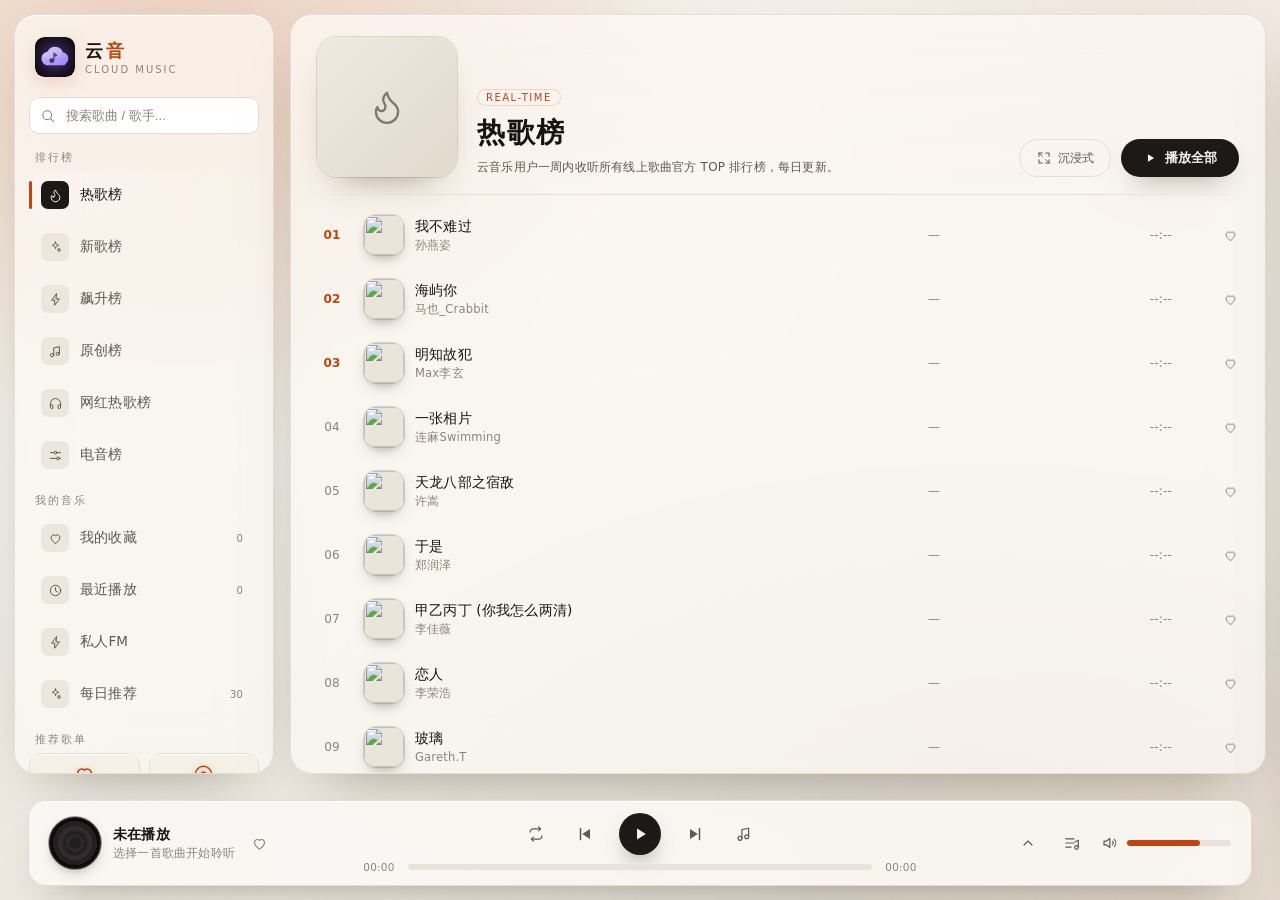
==== commit 5fe25efe: "docs: add copyright disclaimer and takedown contact" ====
--- a/player.html
+++ b/player.html
@@ -1703,8 +1703,9 @@
 
     <div class="sidebar-foot">
       数据来源 · 网易云音乐<br/>
-      本站为静态播放器界面，不存储任何音频、歌词及图片文件<br/>
-      所有内容版权归原平台及版权方所有，仅供个人学习交流
+      非官方个人学习项目，与网易云音乐无隶属关系<br/>
+      本站不存储音频、歌词及图片文件，版权归原平台及版权方所有<br/>
+      <a href="https://github.com/yunyin-music/yunyin-music.github.io/issues/new" target="_blank" rel="noopener">侵权内容请联系删除</a>
     </div>
   </aside>
 
@@ -1963,7 +1964,7 @@
 async function fetchPlaylist(pid){
   // 通道一：meting（网易云）
   try{
-    const res = await fetchTimeout(`${API}?type=playlist&id=${pid}&server=netease`, 6000);
+    const res = await fetchTimeout(`${API}?type=playlist&id=${pid}&server=netease`, 5000);
     const list = res && res.ok ? await res.json() : null;
     if(Array.isArray(list) && list.length && list[0] && list[0].name){
       return list.map(s=>{
@@ -1980,8 +1981,22 @@
       });
     }
   }catch(e){}
-  // 通道二：官方歌单接口（经代理，不受 meting 每日额度影响）
-  const d = await netJSON(`/api/v6/playlist/detail?id=${pid}`, 15000);
+  // 通道三：同源静态兜底（与通道二并行发起，代理被限流时也能展示榜单）
+  const fb = (async()=>{
+    try{
+      const r = await fetchTimeout("./chart-fallback.json?v=1", 6000);
+      if(r && r.ok){
+        const d2 = await r.json();
+        const arr = d2 && d2[pid];
+        if(Array.isArray(arr) && arr.length) return arr;
+      }
+    }catch(e){}
+    return null;
+  })();
+  // 通道二：官方歌单接口（经代理，不受 meting 每日额度影响；n=80 取前 80 首）
+  // 代理限流时单次可能很慢，最多等 7 秒就转而使用已并行取回的静态兜底
+  const deadline = new Promise(r=>setTimeout(()=>r(null), 7000));
+  const d = await Promise.race([netJSON(`/api/v6/playlist/detail?id=${pid}&n=80`, 7000), deadline]);
   const tr = d && d.playlist && d.playlist.tracks;
   if(Array.isArray(tr) && tr.length){
     return tr.map(t=>({
@@ -1995,19 +2010,21 @@
       dur:t.dt||0
     }));
   }
+  const fbList = await fb;
+  if(fbList) return fbList;
   return null;
 }
 /* 直链解析（vkeys 网易云接口，自带 CORS，返回网易 CDN 直链）：快且不受 meting 额度影响 */
 async function vkeysUrl(id){
   try{
-    const r = await fetchTimeout(`https://api.vkeys.cn/v2/music/netease?id=${id}`, 8000);
+    const r = await fetchTimeout(`https://api.vkeys.cn/v2/music/netease?id=${id}`, 4000);
     if(!r || !r.ok) return "";
     const d = await r.json();
     const u = d && d.data && d.data.url;
     return u ? neteaseOnly(u) : "";
   }catch(e){ return ""; }
 }
-// 播放地址解析顺序：vkeys 直链 → 官方 enhance（经代理）→ meting → outer 兼容地址
+// 播放地址解析顺序：vkeys 直链 → outer 兼容地址（免代理、免费曲秒开）→ 官方 enhance（经代理，重试时用）
 async function ensurePlayUrl(s, force){
   let id = String(s.id || metingId(s.url) || "");
   if(!id && s.name) id = await lookupSongId(s); // 旧收藏/历史缺少 id 时按歌名补
@@ -2018,17 +2035,20 @@
   // 1) vkeys 直链（网易 CDN，约 300ms 返回）
   const vu = await vkeysUrl(id);
   if(vu){ audioUrlCache.set(id, {u:vu, t:Date.now()}); return vu; }
-  // 2) 官方 enhance 接口（经代理）：多数歌曲可拿到直链
-  const d = await netJSON(`/api/song/enhance/player/url?id=${id}&ids=%5B${id}%5D&br=128000`, 12000);
+  // 2) outer 兼容地址：免费曲目直接可用（audio 播放跨域无需 CORS），VIP 曲目会在播放失败后重试
+  const outer = `https://music.163.com/song/media/outer/url?id=${id}.mp3`;
+  if(!s._retried){
+    if(s.url && /api\.injahow\.cn/.test(s.url)) return s.url;
+    return outer;
+  }
+  // 3) 重试时才走官方 enhance（经代理，较慢）
+  const d = await netJSON(`/api/song/enhance/player/url?id=${id}&ids=%5B${id}%5D&br=128000`, 5000);
   const u = d && d.data && d.data[0] && d.data[0].url;
   if(u){
     const gu = neteaseOnly(u);
     if(gu){ audioUrlCache.set(id, {u:gu, t:Date.now()}); return gu; }
   }
-  // 3) meting 中转（额度恢复时可用；链接 302 实时签发）
-  if(s.url && /api\.injahow\.cn/.test(s.url)) return s.url;
-  // 4) outer 兼容地址
-  return `https://music.163.com/song/media/outer/url?id=${id}.mp3`;
+  return outer;
 }
 /* 旧数据（收藏/最近播放）可能没有歌曲 id：按歌名+歌手走 CORS 代理搜索补齐 */
 async function lookupSongId(s){
@@ -2385,6 +2405,7 @@
   audio.src = url;
   audio.play().then(()=>{
     failStreak = 0;
+    s._retried = 0;
     setPlaying(true);
     listFx.recolor(); ppFx.recolor(); // Folia 粒子随歌曲色板换色
     preloadNext(idx); // 汽水式无缝切歌：提前取好下一首的播放链接
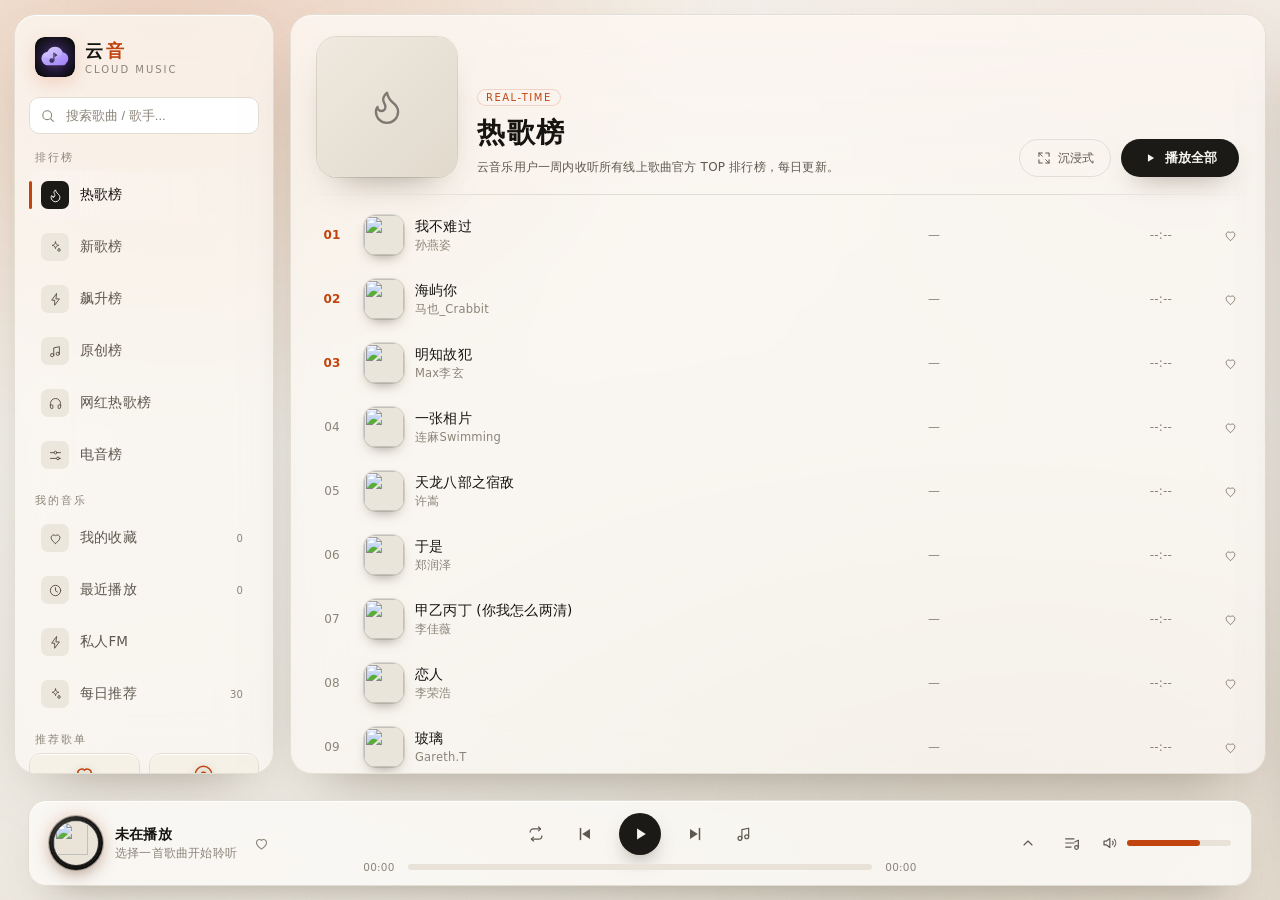
==== commit 83944cc2: "style: refine mini vinyl disc (centered circular cover, sharper art)" ====
--- a/player.html
+++ b/player.html
@@ -303,17 +303,34 @@
   }
   .p-left{display:flex;align-items:center;gap:12px;min-width:0}
   .vinyl{
-    width:52px;height:52px;border-radius:50%;flex-shrink:0;
+    width:54px;height:54px;border-radius:50%;flex-shrink:0;
+    position:relative;overflow:hidden;
     background:
-      radial-gradient(circle at center,#1f1f23 0 6px,#2a2a2f 6px 9px,#1f1f23 9px 13px,#2a2a2f 13px 17px,#1f1f23 17px 22px,#09090b 22px);
-    border:2px solid #000;
-    box-shadow:0 4px 12px rgba(0,0,0,.6),inset 0 0 0 1px rgba(255,255,255,.05),0 0 18px rgba(var(--page-rgb),.35);
-    position:relative;overflow:hidden;
-  }
-  .vinyl img{position:absolute;inset:13px;border-radius:12px;object-fit:cover;box-shadow:0 0 18px rgba(var(--page-rgb),.35)}
-  .vinyl.spinning{animation:spin 8s linear infinite;box-shadow:0 4px 14px rgba(0,0,0,.6),inset 0 0 0 1px rgba(255,255,255,.06),0 0 18px rgba(var(--page-rgb),.35)}
+      repeating-radial-gradient(circle at center,rgba(255,255,255,.05) 0 1px,rgba(255,255,255,0) 1px 3px),
+      radial-gradient(circle at 32% 26%,#3a3733 0%,#1b1916 46%,#0c0b0a 100%);
+    box-shadow:
+      0 8px 20px -8px rgba(30,24,14,.6),
+      0 0 0 1px rgba(15,13,10,.9),
+      inset 0 1px 0 rgba(255,255,255,.08),
+      0 0 18px rgba(var(--page-rgb),.28);
+  }
+  /* 封面改为正圆居中：宽度固定、top/left 50% + translate 保证任何尺寸下都不偏 */
+  .vinyl img{
+    position:absolute;top:50%;left:50%;
+    width:calc(100% - 10px);height:calc(100% - 10px);
+    transform:translate(-50%,-50%);
+    border-radius:50%;object-fit:cover;object-position:center;display:block;
+    background:#e9e3d8;
+    box-shadow:0 0 0 1px rgba(255,255,255,.18),0 2px 10px rgba(0,0,0,.45);
+  }
+  .vinyl.spinning{
+    animation:spin 8s linear infinite;
+    box-shadow:0 10px 22px -8px rgba(30,24,14,.65),0 0 0 1px rgba(15,13,10,.9),inset 0 1px 0 rgba(255,255,255,.10),0 0 24px rgba(var(--page-rgb),.40);
+  }
   .p-left .vinyl{cursor:pointer;transition:box-shadow .25s}
-  .p-left .vinyl:hover{box-shadow:0 4px 14px rgba(0,0,0,.6),inset 0 0 0 1px rgba(255,255,255,.1),0 0 22px rgba(var(--page-rgb),.45)}
+  .p-left .vinyl:hover{
+    box-shadow:0 12px 26px -8px rgba(30,24,14,.7),0 0 0 1px rgba(15,13,10,.9),inset 0 1px 0 rgba(255,255,255,.14),0 0 28px rgba(var(--page-rgb),.50);
+  }
   .p-info{min-width:0}
   .p-info .t{font-size:13.5px;font-weight:600;white-space:nowrap;overflow:hidden;text-overflow:ellipsis}
   .p-info .a{font-size:11.5px;color:var(--text-3);margin-top:2px;white-space:nowrap;overflow:hidden;text-overflow:ellipsis}
@@ -701,7 +718,7 @@
     .p-center{display:none}
     .volume{display:none}
     .vinyl{width:46px;height:46px}
-    .vinyl img{inset:11px}
+    .vinyl img{width:calc(100% - 8px);height:calc(100% - 8px)}
     .p-right{gap:6px}
     .toast{bottom:calc(92px + env(safe-area-inset-bottom,0px));font-size:12px;max-width:82vw}
 
@@ -1499,7 +1516,7 @@
   .bar:hover .fill{box-shadow:none}
   .vol-btn,.mode-btn,.lyrics-toggle{color:#5e584e}
   .vol-btn:hover,.mode-btn:hover,.lyrics-toggle:hover{color:#151411}
-  .vinyl{border-color:#17140f;box-shadow:0 6px 16px -8px rgba(60,50,30,.7),0 0 0 1px rgba(0,0,0,.35)}
+  .vinyl{box-shadow:0 8px 20px -8px rgba(60,50,30,.55),0 0 0 1px rgba(28,25,20,.28),inset 0 1px 0 rgba(255,255,255,.08),0 0 18px rgba(var(--page-rgb),.22)}
   .p-info .a{color:#8b8478}
 
   /* 悬浮面板：歌词 / 队列 */
@@ -2377,7 +2394,7 @@
   if(s.pic) pageTintFromCover(s.pic); // 主界面氛围色跟随当前封面主色
   pTitle.textContent = s.name;
   pArtist.textContent = s.artist;
-  pCover.src = s.pic || "";
+  pCover.src = thumbUrl(s.pic, 160); // 小唱片按 3x 屏留足像素，避免缩放发糊
   updatePlayPage(s);
   // 记录历史 / 保存状态 / 更新收藏心 / 系统媒体信息 / 标签页标题
   recordHistory(s);
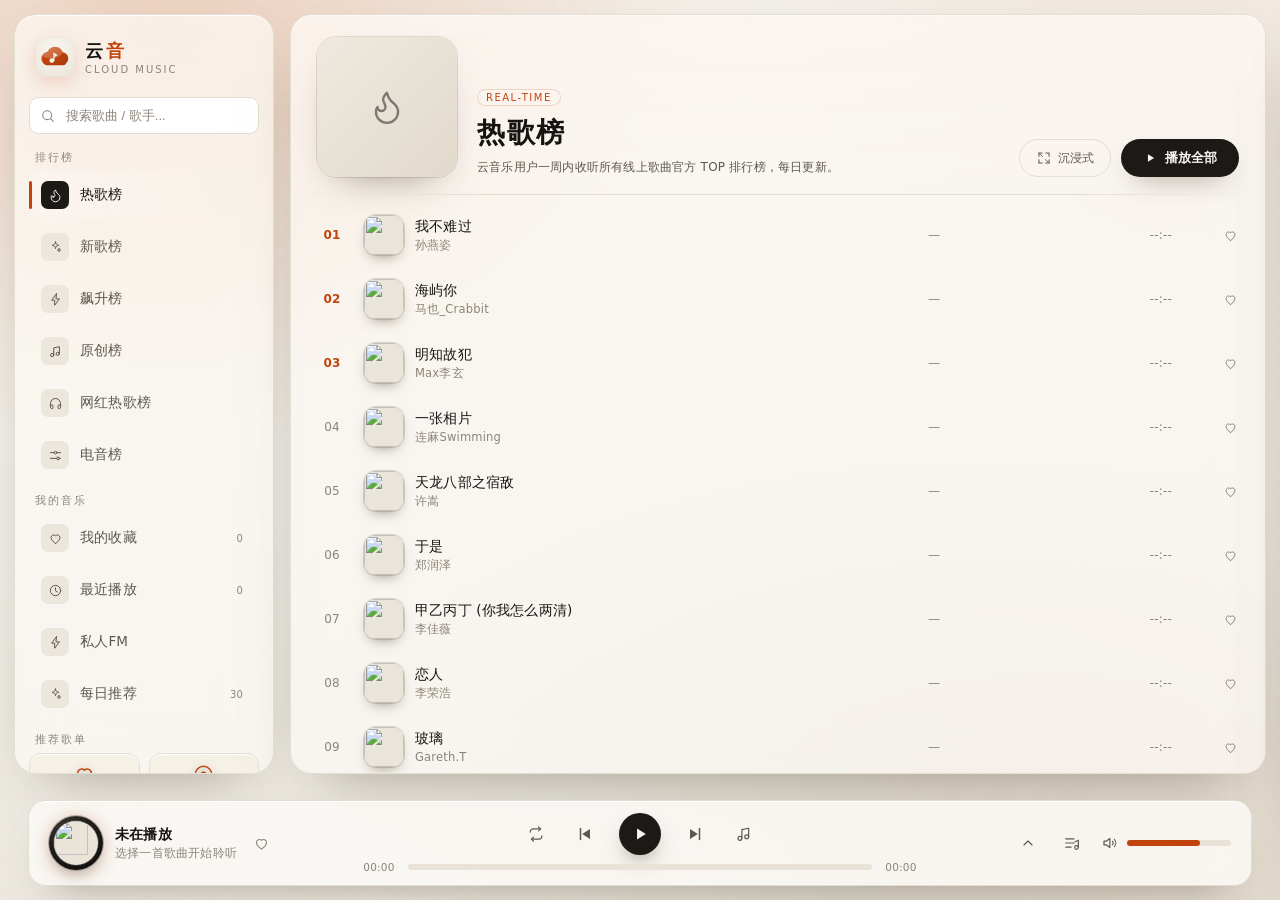
==== commit 86a56c1d: "style: sync paper-theme logo across pages and app icons" ====
--- a/player.html
+++ b/player.html
@@ -1670,17 +1670,16 @@
       <div class="logo">
         <svg viewBox="0 0 512 512" role="img" aria-label="云音 Logo">
           <defs>
-            <radialGradient id="yyLgBg" cx=".5" cy=".42" r=".78"><stop offset="0" stop-color="#1b1a21"/><stop offset="1" stop-color="#09090b"/></radialGradient>
-            <radialGradient id="yyLgHalo" cx=".5" cy=".52" r=".58"><stop offset="0" stop-color="#a78bfa" stop-opacity=".40"/><stop offset=".65" stop-color="#7c3aed" stop-opacity=".13"/><stop offset="1" stop-color="#7c3aed" stop-opacity="0"/></radialGradient>
-            <linearGradient id="yyLgCloud" x1=".15" y1="0" x2=".75" y2="1"><stop offset="0" stop-color="#efeaff"/><stop offset=".34" stop-color="#c4b5fd"/><stop offset=".72" stop-color="#a78bfa"/><stop offset="1" stop-color="#8b5cf6"/></linearGradient>
+            <radialGradient id="yyLgBg" cx=".5" cy=".34" r=".82"><stop offset="0" stop-color="#fbf8f2"/><stop offset="1" stop-color="#eae3d6"/></radialGradient>
+            <linearGradient id="yyLgCloud" x1=".12" y1="0" x2=".72" y2="1"><stop offset="0" stop-color="#e08a4e"/><stop offset=".45" stop-color="#c1440e"/><stop offset="1" stop-color="#9d360a"/></linearGradient>
             <mask id="yyLgMask">
               <g fill="#fff"><circle cx="168" cy="274" r="86"/><circle cx="256" cy="228" r="104"/><circle cx="346" cy="274" r="80"/><rect x="112" y="272" width="290" height="88" rx="44"/></g>
               <g fill="#000"><circle cx="216" cy="302" r="31"/><rect x="234" y="197" width="16" height="110" rx="8"/><path d="M250 200 L289 234 L250 258 Z"/></g>
             </mask>
           </defs>
           <rect width="512" height="512" rx="115" fill="url(#yyLgBg)"/>
-          <rect width="512" height="512" rx="115" fill="url(#yyLgHalo)"/>
-          <g mask="url(#yyLgMask)"><rect width="512" height="512" fill="url(#yyLgCloud)"/><ellipse cx="205" cy="190" rx="146" ry="86" fill="#ffffff" opacity=".16"/></g>
+          <rect x="6" y="6" width="500" height="500" rx="110" fill="none" stroke="#dfd8c9" stroke-width="3"/>
+          <g mask="url(#yyLgMask)"><rect width="512" height="512" fill="url(#yyLgCloud)"/><ellipse cx="205" cy="190" rx="146" ry="86" fill="#ffffff" opacity=".2"/></g>
         </svg>
       </div>
       <div>
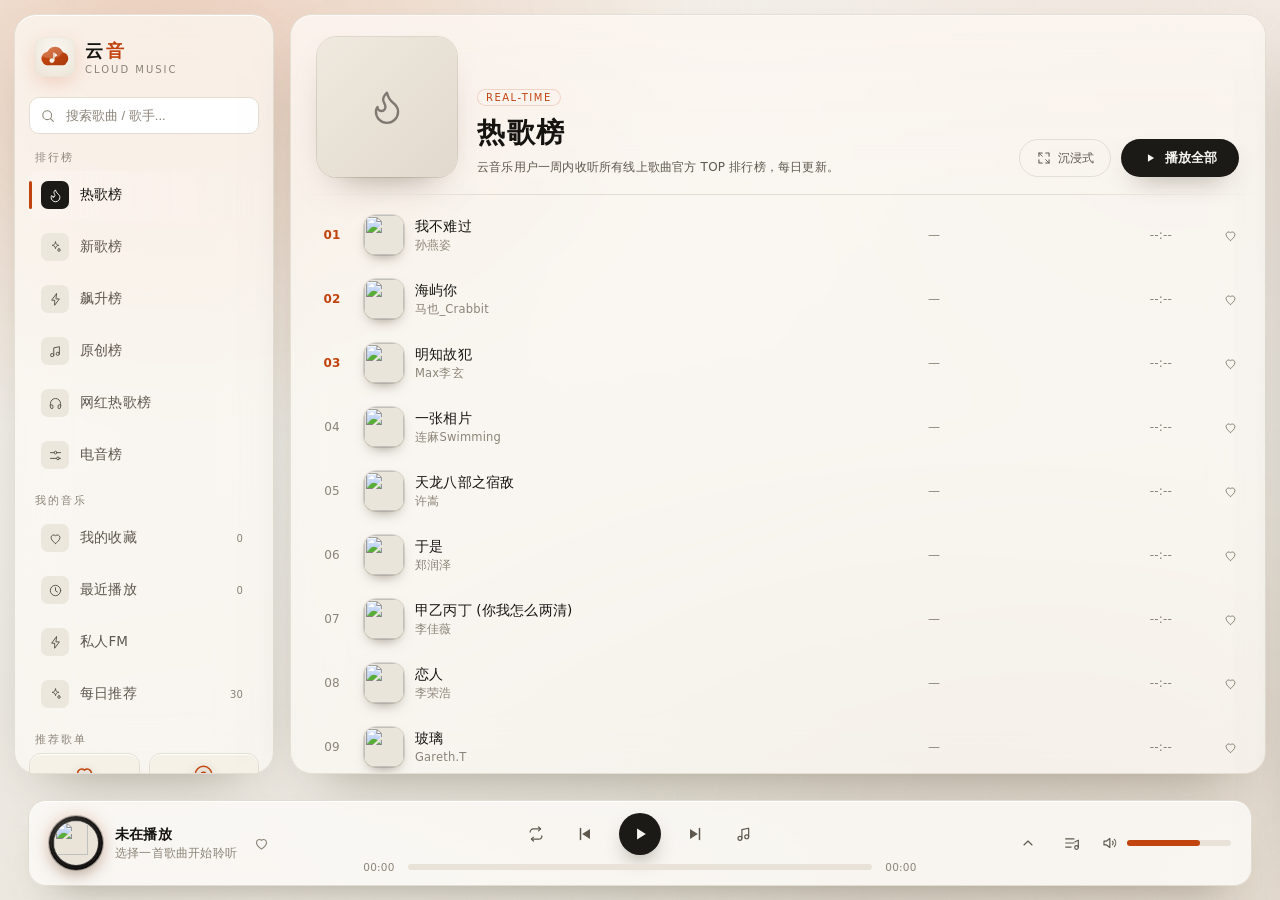
==== commit 41160a64: "fix: play page header three-column grid, no title/close overlap" ====
--- a/player.html
+++ b/player.html
@@ -497,15 +497,20 @@
   }
   @keyframes bgdrift{to{transform:translate(5%,-4%) scale(1.12)}}
   .pp-bg::after{content:"";position:absolute;inset:0;background:linear-gradient(180deg,rgba(11,11,13,.55),rgba(11,11,13,.85))}
-  .pp-head{position:relative;z-index:2;display:flex;align-items:center;justify-content:center;padding:16px 20px;border-bottom:1px solid rgba(255,255,255,.06)}
+  /* 顶栏三栏栅格：左收起按钮 / 中歌名 / 右操作，各自占位，互不重叠 */
+  .pp-head{
+    position:relative;z-index:2;
+    display:grid;grid-template-columns:1fr minmax(0,auto) 1fr;align-items:center;gap:12px;
+    padding:16px 20px;border-bottom:1px solid rgba(255,255,255,.06);
+  }
   .pp-collapse{
-    position:absolute;left:14px;top:50%;transform:translateY(-50%);
+    position:relative;justify-self:start;
     background:var(--glass-2);border:none;color:var(--text-2);
-    width:36px;height:36px;border-radius:50%;cursor:pointer;
+    width:36px;height:36px;border-radius:50%;cursor:pointer;flex-shrink:0;
     display:flex;align-items:center;justify-content:center;transition:.2s;
   }
   .pp-collapse:hover{color:var(--text);background:rgba(255,255,255,.1)}
-  .pp-head-info{text-align:center;min-width:0;max-width:70%}
+  .pp-head-info{justify-self:center;text-align:center;min-width:0;max-width:100%}
   .pp-head-info .t{font-size:16px;font-weight:700;white-space:nowrap;overflow:hidden;text-overflow:ellipsis}
   .pp-head-info .a{font-size:12px;color:var(--text-2);margin-top:2px;white-space:nowrap;overflow:hidden;text-overflow:ellipsis}
   .pp-body{position:relative;z-index:2;flex:1;display:flex;flex-direction:column;align-items:center;justify-content:center;gap:16px;padding:14px 24px 22px;min-height:0;overflow:hidden}
@@ -1299,7 +1304,7 @@
   }
 
   /* ---------- 播放页增强：动作按钮 / 频谱 / 悬浮歌词 / 下滑关闭 ---------- */
-  .pp-acts{margin-left:auto;display:flex;gap:8px;align-items:center}
+  .pp-acts{justify-self:end;display:flex;gap:8px;align-items:center}
   .pp-act{
     display:flex;align-items:center;justify-content:center;
     min-width:32px;height:32px;padding:0 9px;border-radius:16px;
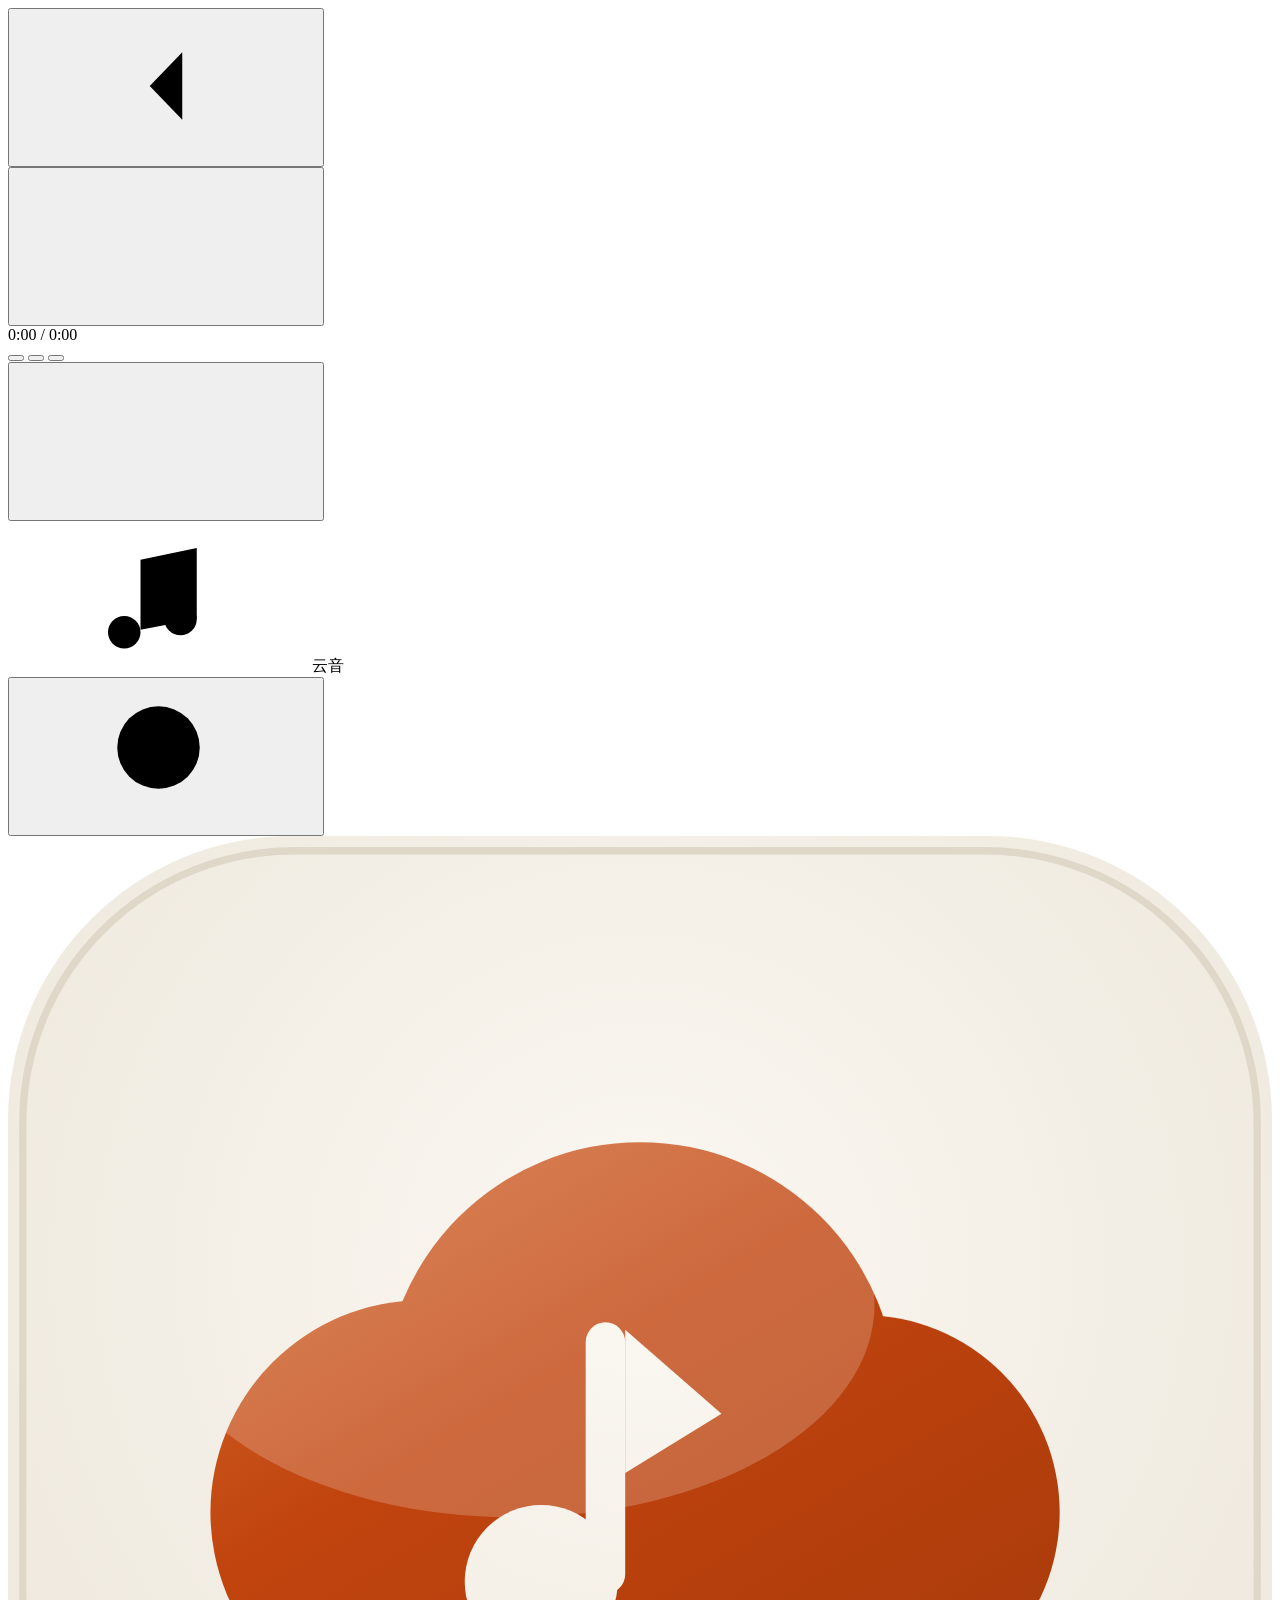
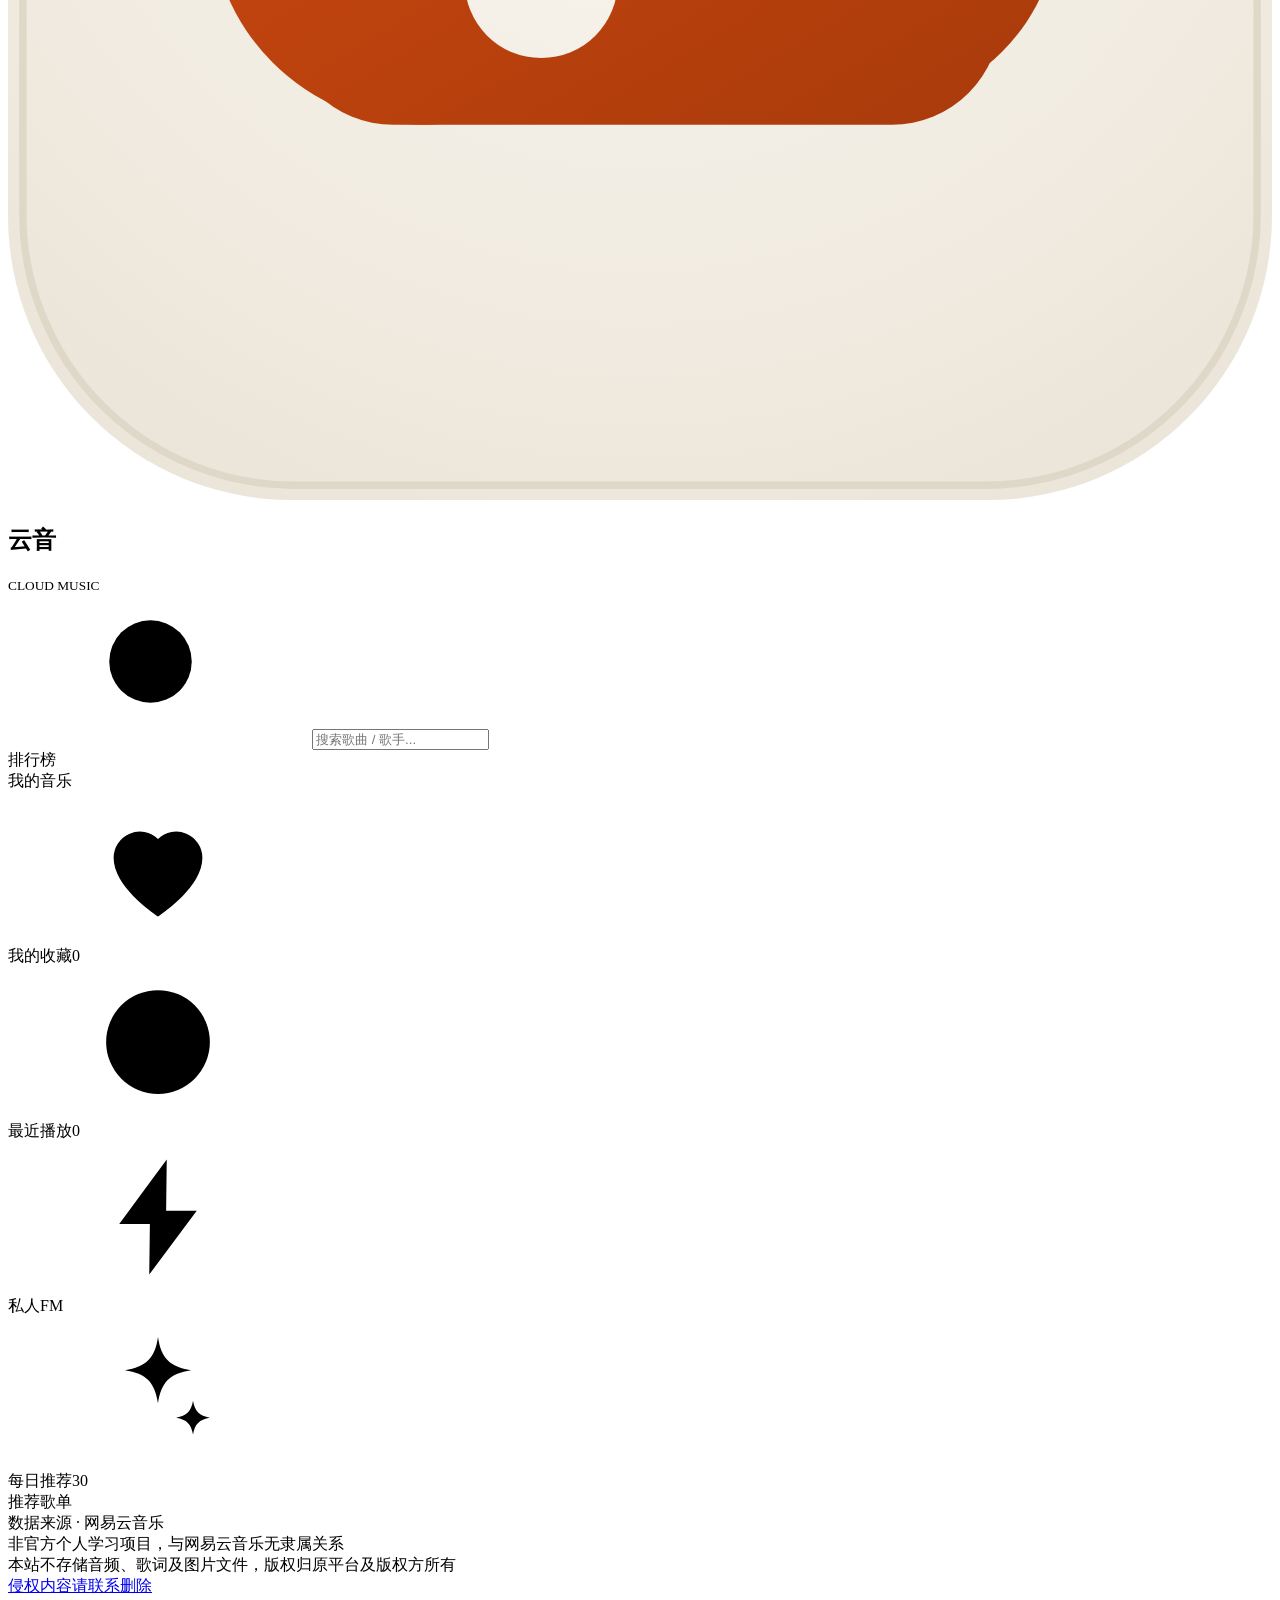
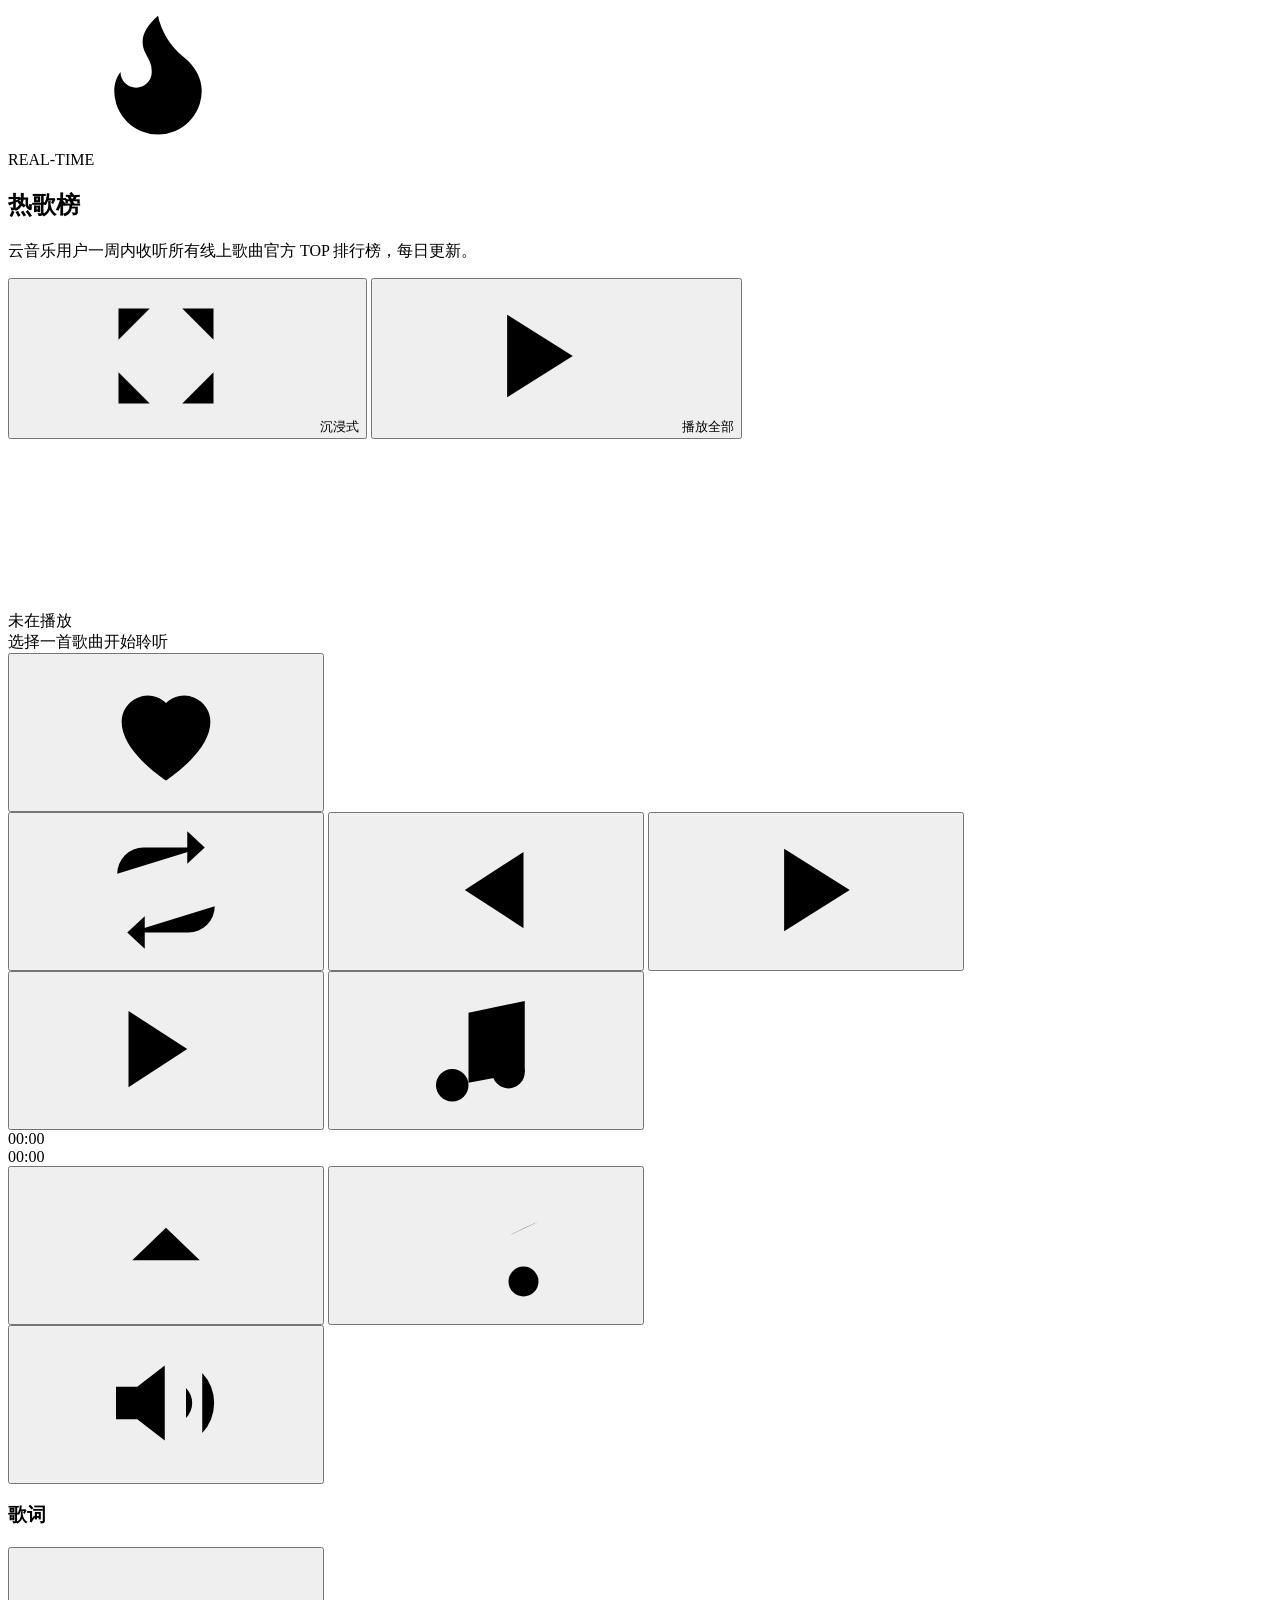
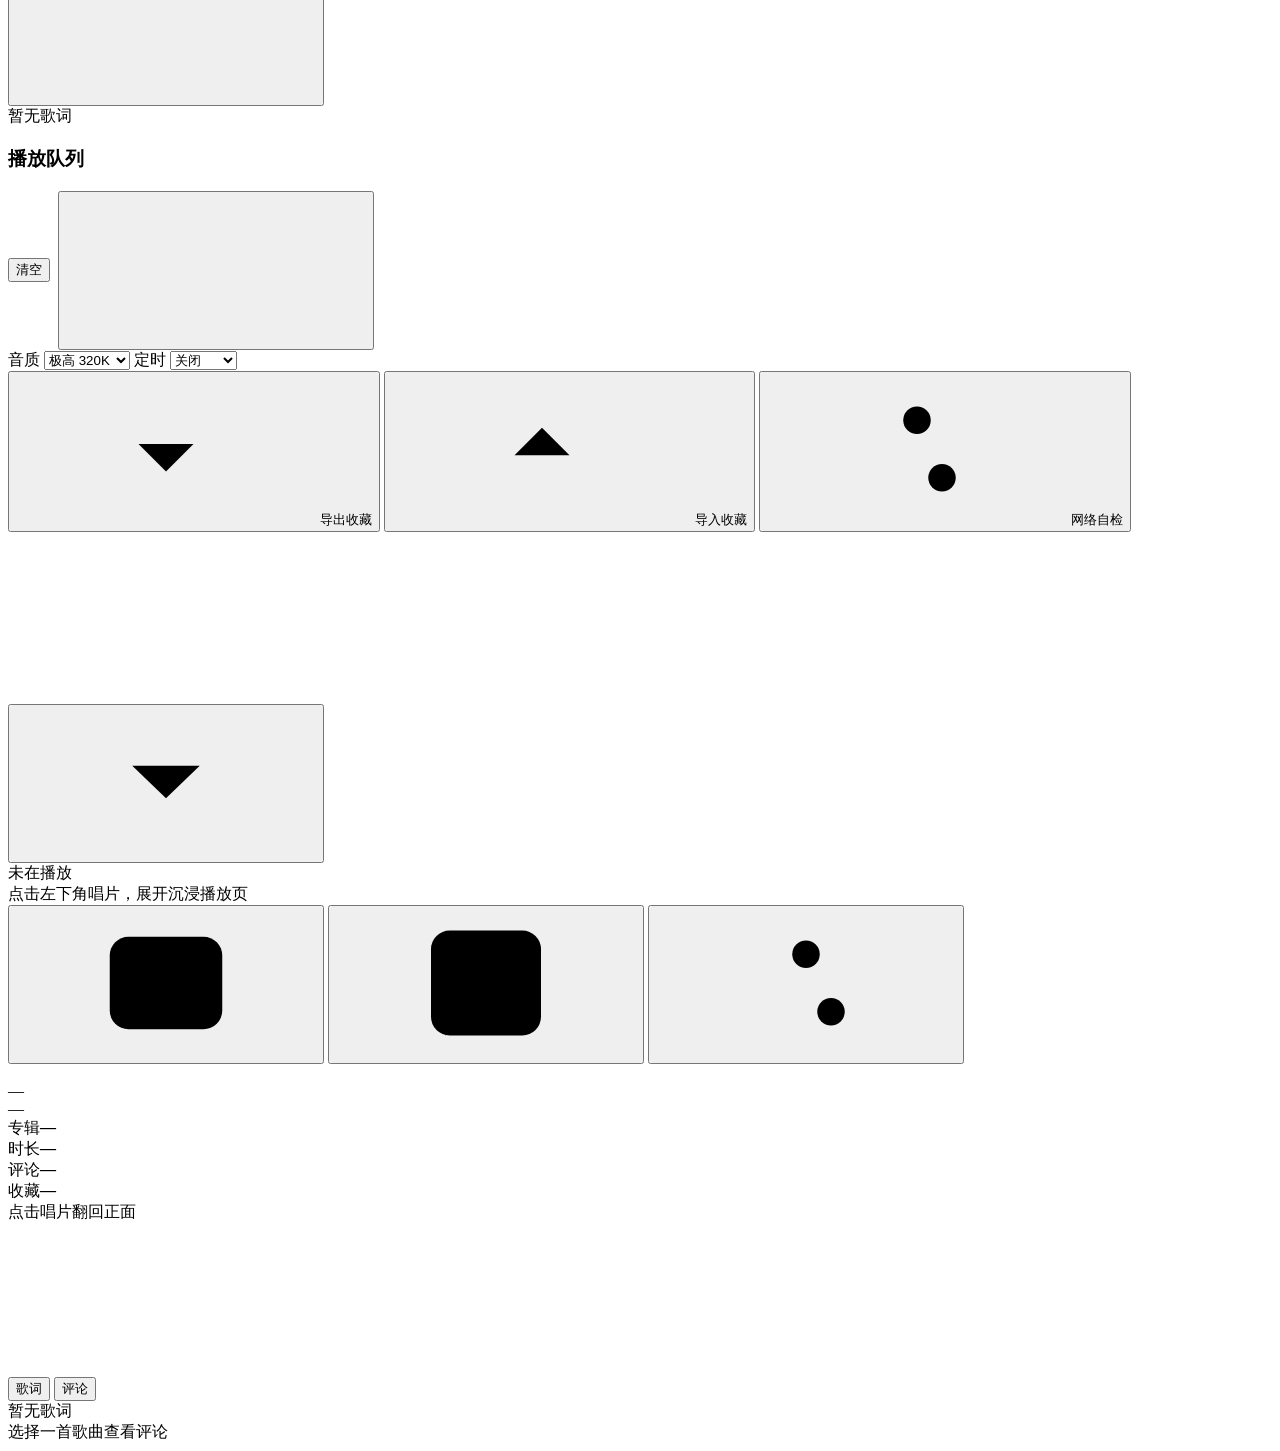
==== commit 67cf0a0c: "v31: split inline css/js into external files" ====
--- a/player.html
+++ b/player.html
@@ -1,4872 +1,401 @@
-<!DOCTYPE html>
-<html lang="zh-CN">
-<head>
-<meta charset="UTF-8" />
-<meta name="viewport" content="width=device-width, initial-scale=1.0, viewport-fit=cover" />
-<meta name="apple-mobile-web-app-capable" content="yes" />
-<meta name="apple-mobile-web-app-status-bar-style" content="black-translucent" />
-<meta name="apple-mobile-web-app-title" content="云音" />
-<title>云音播放器 - 在线听歌 | 热歌榜 网红热歌 免费音乐</title>
-<meta name="description" content="云音在线音乐播放器，免费在线听歌，包含热歌榜、新歌榜、飙升榜、原创榜、网红热歌榜、电音榜，支持歌词同步、我的收藏、最近播放、私人FM、推荐歌单。" />
-<meta name="keywords" content="在线播放器,在线听歌,免费音乐,热歌榜,网红热歌榜,飙升榜,歌词同步,音乐播放器" />
-<meta name="robots" content="index, follow" />
-<meta property="og:type" content="website" />
-<meta property="og:site_name" content="云音播放器" />
-<meta property="og:title" content="云音播放器 - 免费在线听歌" />
-<meta property="og:description" content="六大实时榜单 · 黑胶唱片播放页 · 歌词同步 · 热门评论 · 私人FM · 可安装到桌面" />
-<meta property="og:url" content="https://yunyin-music.github.io/player.html" />
-<meta property="og:image" content="https://yunyin-music.github.io/icon-512.png" />
-<meta name="twitter:card" content="summary" />
-<meta name="twitter:title" content="云音播放器 - 免费在线听歌" />
-<meta name="twitter:description" content="六大实时榜单 · 黑胶唱片播放页 · 歌词同步 · 热门评论 · 私人FM" />
-<meta name="twitter:image" content="https://yunyin-music.github.io/icon-512.png" />
-<meta name="theme-color" content="#f2efe9" />
-<link rel="manifest" href="manifest.webmanifest" />
-<link rel="icon" type="image/png" sizes="32x32" href="icon-32.png" />
-<link rel="icon" type="image/png" sizes="192x192" href="icon-192.png" />
-<link rel="apple-touch-icon" href="icon-192.png" />
-<!-- 预连接：提前完成 API 与图片/音频 CDN 的 DNS+TLS 握手，首屏请求提速 -->
-<link rel="preconnect" href="https://api.injahow.cn" crossorigin />
-<link rel="preconnect" href="https://api.vkeys.cn" crossorigin />
-<link rel="preconnect" href="https://p1.music.126.net" />
-<link rel="preconnect" href="https://p2.music.126.net" />
-<link rel="dns-prefetch" href="https://p3.music.126.net" />
-<style>
-  :root{
-    --bg-0:#09090b;
-    --bg-1:#121214;
-    --bg-2:#18181b;
-    --glass:rgba(255,255,255,.035);
-    --glass-2:rgba(255,255,255,.06);
-    --border:rgba(255,255,255,.08);
-    --border-strong:rgba(255,255,255,.12);
-    --text:#f4f4f5;
-    --text-2:#a1a1aa;
-    --text-3:#6b6b73;
-    --accent:#a78bfa;
-    --accent-2:#c4b5fd;
-    --accent-glow:rgba(167,139,250,.35);
-    --page-rgb:167,139,250;
-    --danger:#f87171;
-    --radius:16px;
-    --radius-sm:10px;
-    --shadow:0 16px 50px rgba(0,0,0,.55);
-    --shadow-soft:0 8px 24px rgba(0,0,0,.4);
-  }
-  *{box-sizing:border-box;margin:0;padding:0}
-  html,body{height:100%}
-  body{
-    font-family:-apple-system,BlinkMacSystemFont,"PingFang SC","Microsoft YaHei","Hiragino Sans GB","Segoe UI",system-ui,sans-serif;
-    background:var(--bg-0);
-    color:var(--text);
-    overflow:hidden;
-    -webkit-font-smoothing:antialiased;
-    -moz-osx-font-smoothing:grayscale;
-    letter-spacing:.1px;
-  }
-  /* animated background mesh */
-  .bg-mesh{
-    position:fixed;inset:0;z-index:-2;
-    background:
-      radial-gradient(1000px 700px at 12% 18%, rgba(167,139,250,.14), transparent 60%),
-      radial-gradient(900px 800px at 88% 12%, rgba(124,58,237,.10), transparent 60%),
-      radial-gradient(1000px 900px at 70% 92%, rgba(167,139,250,.08), transparent 60%),
-      linear-gradient(160deg,#09090b 0%,#0e0e10 50%,#09090b 100%);
-  }
-  .bg-noise{
-    position:fixed;inset:0;z-index:-1;opacity:.035;pointer-events:none;
-    background-image:url("data:image/svg+xml;utf8,<svg xmlns='http://www.w3.org/2000/svg' width='160' height='160'><filter id='n'><feTurbulence type='fractalNoise' baseFrequency='0.9' numOctaves='2'/></filter><rect width='100%25' height='100%25' filter='url(%23n)'/></svg>");
-  }
-  /* 页面氛围色：跟随当前播放歌曲封面主色（--page-rgb 由 JS pageTintFromCover 写入） */
-  .page-ambient{
-    position:fixed;inset:0;z-index:-1;pointer-events:none;
-    background:
-      radial-gradient(900px 640px at 16% 6%, rgba(var(--page-rgb),.16), transparent 62%),
-      radial-gradient(820px 700px at 88% 94%, rgba(var(--page-rgb),.10), transparent 64%);
-    transition:background 1.2s ease;
-  }
-  .app{
-    display:grid;
-    grid-template-columns:260px 1fr;
-    grid-template-rows:1fr auto;
-    height:100vh;
-    height:100dvh; /* iOS Safari 动态视口：地址栏收起/展开时高度自适应，播放栏不被遮挡 */
-    gap:16px;
-    padding:14px 14px 0 14px;
-  }
-  html{-webkit-text-size-adjust:100%}
-  body{overscroll-behavior:none;-webkit-tap-highlight-color:transparent}
-  /* iOS 惯性滚动：长列表/歌词区丝滑 */
-  .song-list,.side-scroll,.q-list,.pp-lyrics,.charts{-webkit-overflow-scrolling:touch}
-  /* ---------- Sidebar ---------- */
-  .sidebar{
-    grid-row:1;
-    background:var(--glass);
-    border:1px solid rgba(255,255,255,.06);
-    border-radius:22px;
-    padding:18px 14px;
-    display:flex;flex-direction:column;gap:16px;
-    backdrop-filter:blur(24px) saturate(1.2);
-    -webkit-backdrop-filter:blur(24px) saturate(1.2);
-    box-shadow:0 24px 70px rgba(0,0,0,.5),0 2px 12px rgba(0,0,0,.28),inset 0 1px 0 rgba(255,255,255,.05);
-    overflow-y:auto;
-  }
-  .sidebar::-webkit-scrollbar{width:5px}
-  .sidebar::-webkit-scrollbar-thumb{background:rgba(255,255,255,.08);border-radius:4px}
-  .side-scroll{display:flex;flex-direction:column;gap:14px}
-  .brand{display:flex;align-items:center;gap:10px;padding:4px 6px}
-  .brand .logo{
-    width:40px;height:40px;border-radius:9px;flex-shrink:0;
-    overflow:hidden;
-    box-shadow:0 6px 18px var(--accent-glow);
-  }
-  .brand .logo svg{display:block;width:100%;height:100%}
-  .brand h1{font-size:18px;font-weight:700;letter-spacing:.5px}
-  .brand h1 span{color:var(--accent)}
-  .brand small{display:block;font-size:10px;color:var(--text-3);letter-spacing:1px;margin-top:1px}
-
-  .search{position:relative}
-  .search input{
-    width:100%;background:var(--bg-2);border:1px solid var(--border);
-    color:var(--text);padding:10px 12px 10px 36px;border-radius:var(--radius-sm);
-    font-size:13px;outline:none;transition:.2s cubic-bezier(.4,0,.2,1);
-  }
-  .search input:focus{border-color:var(--accent);box-shadow:0 0 0 3px var(--accent-glow);background:var(--bg-1)}
-  .search input::placeholder{color:var(--text-3)}
-  .search svg{position:absolute;left:11px;top:50%;transform:translateY(-50%);color:var(--text-3)}
-
-  .nav-label{font-size:11px;color:var(--text-3);letter-spacing:2px;padding:0 6px;margin-bottom:-8px}
-  .charts{display:flex;flex-direction:column;gap:4px;padding-right:4px}
-  .charts::-webkit-scrollbar{width:5px}
-  .charts::-webkit-scrollbar-thumb{background:rgba(255,255,255,.08);border-radius:4px}
-  .chart-item{
-    display:flex;align-items:center;gap:11px;
-    padding:10px 12px;border-radius:var(--radius-sm);cursor:pointer;
-    transition:.22s cubic-bezier(.4,0,.2,1);color:var(--text-2);font-size:13.5px;font-weight:500;
-    position:relative;
-  }
-  .chart-item:hover{background:var(--glass-2);color:var(--text)}
-  .chart-item.active{
-    background:linear-gradient(90deg,rgba(167,139,250,.18),rgba(167,139,250,.03));
-    color:var(--text);
-  }
-  .chart-item.active::before{
-    content:"";position:absolute;left:0;top:10px;bottom:10px;width:3px;
-    background:var(--accent);border-radius:3px;box-shadow:0 0 10px var(--accent);
-  }
-  .chart-item .ico{
-    width:28px;height:28px;border-radius:7px;
-    display:flex;align-items:center;justify-content:center;flex-shrink:0;
-    background:var(--glass-2);font-size:14px;
-  }
-  .chart-item.active .ico{background:linear-gradient(135deg,var(--accent),var(--accent-2));color:#0a0a0b}
-  .chart-item .cnt{margin-left:auto;font-size:10px;color:var(--text-3)}
-
-  .sidebar-foot{
-    font-size:10px;color:var(--text-3);text-align:center;line-height:1.6;
-    padding-top:10px;border-top:1px solid var(--border);
-  }
-  .sidebar-foot a{color:var(--accent);text-decoration:none}
-
-  /* ---------- Main ---------- */
-  .main{
-    grid-row:1;
-    background:var(--glass);
-    border:1px solid rgba(255,255,255,.06);
-    border-radius:22px;
-    display:flex;flex-direction:column;
-    backdrop-filter:blur(24px) saturate(1.2);
-    -webkit-backdrop-filter:blur(24px) saturate(1.2);
-    box-shadow:0 24px 70px rgba(0,0,0,.5),0 2px 12px rgba(0,0,0,.28),inset 0 1px 0 rgba(255,255,255,.05);
-    overflow:hidden;
-    position:relative;
-  }
-  .chart-header{
-    padding:22px 26px 18px;
-    display:flex;align-items:flex-end;gap:20px;
-    position:relative;
-    background:linear-gradient(180deg,rgba(167,139,250,.06),transparent);
-  }
-  /* 底部横线改为两端淡出的柔和渐变 */
-  .chart-header::after{
-    content:"";position:absolute;left:0;right:0;bottom:0;height:1px;
-    background:linear-gradient(90deg,transparent,rgba(255,255,255,.12) 20%,rgba(255,255,255,.12) 80%,transparent);
-    pointer-events:none;
-  }
-  .chart-cover{
-    width:140px;height:140px;border-radius:20px;
-    background:linear-gradient(135deg,#27272a,#18181b);
-    box-shadow:0 18px 50px rgba(0,0,0,.55),0 0 0 1px rgba(255,255,255,.07),inset 0 1px 0 rgba(255,255,255,.06);
-    display:flex;align-items:center;justify-content:center;font-size:40px;
-    flex-shrink:0;overflow:hidden;
-  }
-  .chart-cover img{width:100%;height:100%;object-fit:cover}
-  .chart-meta .tag{
-    display:inline-block;font-size:10px;letter-spacing:1.5px;color:var(--accent);
-    background:rgba(167,139,250,.12);padding:3px 9px;border-radius:20px;margin-bottom:8px;
-  }
-  .chart-meta h2{font-size:28px;font-weight:800;letter-spacing:1px;margin-bottom:6px;color:var(--text)}
-  @supports ((-webkit-background-clip:text) or (background-clip:text)){
-    .chart-meta h2{
-      background:linear-gradient(90deg,#f4f4f5 30%,#c4b5fd);
-      -webkit-background-clip:text;background-clip:text;
-      -webkit-text-fill-color:transparent;color:transparent;
-    }
-  }
-  .chart-meta p{font-size:12px;color:var(--text-2);max-width:520px;line-height:1.6}
-  .chart-actions{margin-left:auto;display:flex;gap:10px}
-  .btn-play-all{
-    display:flex;align-items:center;gap:8px;
-    background:linear-gradient(135deg,var(--accent),var(--accent-2));
-    color:#0a0a0b;font-weight:700;font-size:13px;
-    border:none;padding:10px 22px;border-radius:30px;cursor:pointer;
-    box-shadow:0 6px 20px var(--accent-glow),inset 0 1px 0 rgba(255,255,255,.25);
-    transition:.2s cubic-bezier(.4,0,.2,1);
-  }
-  .btn-play-all:hover{transform:translateY(-1px);box-shadow:0 10px 28px var(--accent-glow),inset 0 1px 0 rgba(255,255,255,.3)}
-
-  .song-list{flex:1;overflow-y:auto;padding:8px 10px 14px}
-  .song-list::-webkit-scrollbar{width:7px}
-  .song-list::-webkit-scrollbar-thumb{background:rgba(255,255,255,.08);border-radius:4px}
-  .song-list::-webkit-scrollbar-thumb:hover{background:rgba(255,255,255,.15)}
-
-  .song-row{
-    display:grid;
-    grid-template-columns:36px 1fr 140px 90px 56px;
-    align-items:center;gap:14px;
-    padding:11px 12px;border-radius:14px;cursor:pointer;
-    transition:.2s cubic-bezier(.4,0,.2,1);color:var(--text-2);
-    border:1px solid transparent;
-    position:relative;
-  }
-  .song-row:hover{background:var(--glass-2);color:var(--text);border-color:var(--border)}
-  .song-row.playing{background:linear-gradient(90deg,rgba(167,139,250,.14),rgba(167,139,250,.03));color:var(--text);border-color:rgba(167,139,250,.18)}
-  /* 播放中左侧 accent 竖条（限定非沉浸式列表，不影响 folia 海报墙） */
-  .song-list:not(.folia) .song-row.playing::before{
-    content:"";position:absolute;left:0;top:9px;bottom:9px;width:3px;
-    background:linear-gradient(180deg,var(--accent),var(--accent-2));
-    border-radius:3px;box-shadow:0 0 10px var(--accent-glow);
-  }
-  /* hover 轻抬升：仅鼠标设备 + 非沉浸式列表 */
-  @media (hover:hover){
-    .song-list:not(.folia) .song-row:hover{transform:translateY(-1px)}
-  }
-  .song-row .idx{font-size:12px;color:var(--text-3);text-align:center;font-variant-numeric:tabular-nums}
-  .song-row .idx.top{color:var(--accent);font-weight:700}
-  .song-row:hover .idx .num{display:none}
-  .song-row:hover .idx .play-mini{display:inline}
-  .idx .play-mini{display:none;color:var(--accent)}
-  .idx .play-mini svg{display:inline-block;vertical-align:middle}
-  .song-row.playing .idx .num{display:none}
-  .song-row.playing .idx .playing-anim{display:inline-flex}
-  .idx .playing-anim{display:none;align-items:flex-end;gap:2px;height:14px}
-  .idx .playing-anim span{width:3px;background:var(--accent);border-radius:2px;animation:eq 1s ease-in-out infinite}
-  .idx .playing-anim span:nth-child(1){height:60%;animation-delay:-.4s}
-  .idx .playing-anim span:nth-child(2){height:100%;animation-delay:-.2s}
-  .idx .playing-anim span:nth-child(3){height:40%}
-  @keyframes eq{0%,100%{transform:scaleY(.4)}50%{transform:scaleY(1)}}
-
-  .song-info{display:flex;align-items:center;gap:11px;min-width:0}
-  .song-info .thumb{width:40px;height:40px;border-radius:12px;background:var(--bg-2);flex-shrink:0;overflow:hidden;box-shadow:0 6px 16px rgba(0,0,0,.35),0 0 0 1px rgba(255,255,255,.07)}
-  .song-info .thumb img{width:100%;height:100%;object-fit:cover}
-  .song-info .meta{min-width:0}
-  .song-info .title{font-size:13.5px;color:var(--text);white-space:nowrap;overflow:hidden;text-overflow:ellipsis;font-weight:500}
-  .song-row.playing .song-info .title{color:var(--accent)}
-  .song-info .artist{font-size:11.5px;color:var(--text-3);white-space:nowrap;overflow:hidden;text-overflow:ellipsis;margin-top:2px}
-  .song-row .album{font-size:12px;color:var(--text-3);white-space:nowrap;overflow:hidden;text-overflow:ellipsis}
-  .song-row .duration{font-size:12px;color:var(--text-3);text-align:right;font-variant-numeric:tabular-nums}
-  .song-row .more{transition:.15s;display:flex;justify-content:flex-end;color:var(--text-3)}
-  .song-row .more:hover{color:var(--accent)}
-
-  /* skeleton / loading */
-  .loader{display:flex;flex-direction:column;align-items:center;justify-content:center;padding:60px 0;gap:14px}
-  .spinner{width:34px;height:34px;border:3px solid var(--glass-2);border-top-color:var(--accent);border-radius:50%;animation:spin .8s linear infinite}
-  @keyframes spin{to{transform:rotate(360deg)}}
-  .loader p{font-size:12px;color:var(--text-3);letter-spacing:1px}
-  .empty{text-align:center;padding:60px 20px;color:var(--text-3)}
-  .empty svg{margin-bottom:12px;opacity:.5}
-
-  /* ---------- Player bar ---------- */
-  .player{
-    grid-column:1 / -1;
-    margin:10px 14px 14px;
-    background:rgba(18,18,20,.72);
-    border:1px solid rgba(255,255,255,.06);
-    border-radius:18px;
-    padding:12px 20px;
-    display:grid;
-    grid-template-columns:1fr 2fr 1fr;
-    align-items:center;gap:16px;
-    backdrop-filter:blur(28px) saturate(1.3);
-    -webkit-backdrop-filter:blur(28px) saturate(1.3);
-    box-shadow:0 12px 40px rgba(0,0,0,.5),inset 0 1px 0 rgba(255,255,255,.06);
-  }
-  .p-left{display:flex;align-items:center;gap:12px;min-width:0}
-  .vinyl{
-    width:54px;height:54px;border-radius:50%;flex-shrink:0;
-    position:relative;overflow:hidden;
-    background:
-      repeating-radial-gradient(circle at center,rgba(255,255,255,.05) 0 1px,rgba(255,255,255,0) 1px 3px),
-      radial-gradient(circle at 32% 26%,#3a3733 0%,#1b1916 46%,#0c0b0a 100%);
-    box-shadow:
-      0 8px 20px -8px rgba(30,24,14,.6),
-      0 0 0 1px rgba(15,13,10,.9),
-      inset 0 1px 0 rgba(255,255,255,.08),
-      0 0 18px rgba(var(--page-rgb),.28);
-  }
-  /* 封面改为正圆居中：宽度固定、top/left 50% + translate 保证任何尺寸下都不偏 */
-  .vinyl img{
-    position:absolute;top:50%;left:50%;
-    width:calc(100% - 10px);height:calc(100% - 10px);
-    transform:translate(-50%,-50%);
-    border-radius:50%;object-fit:cover;object-position:center;display:block;
-    background:#e9e3d8;
-    box-shadow:0 0 0 1px rgba(255,255,255,.18),0 2px 10px rgba(0,0,0,.45);
-  }
-  .vinyl.spinning{
-    animation:spin 8s linear infinite;
-    box-shadow:0 10px 22px -8px rgba(30,24,14,.65),0 0 0 1px rgba(15,13,10,.9),inset 0 1px 0 rgba(255,255,255,.10),0 0 24px rgba(var(--page-rgb),.40);
-  }
-  .p-left .vinyl{cursor:pointer;transition:box-shadow .25s}
-  .p-left .vinyl:hover{
-    box-shadow:0 12px 26px -8px rgba(30,24,14,.7),0 0 0 1px rgba(15,13,10,.9),inset 0 1px 0 rgba(255,255,255,.14),0 0 28px rgba(var(--page-rgb),.50);
-  }
-  .p-info{min-width:0}
-  .p-info .t{font-size:13.5px;font-weight:600;white-space:nowrap;overflow:hidden;text-overflow:ellipsis}
-  .p-info .a{font-size:11.5px;color:var(--text-3);margin-top:2px;white-space:nowrap;overflow:hidden;text-overflow:ellipsis}
-
-  .p-center{display:flex;flex-direction:column;align-items:center;gap:6px}
-  .controls{display:flex;align-items:center;gap:18px}
-  .ctrl-btn{
-    background:none;border:none;color:var(--text-2);cursor:pointer;
-    display:flex;align-items:center;justify-content:center;transition:.2s cubic-bezier(.4,0,.2,1);
-    padding:6px;border-radius:50%;
-  }
-  .ctrl-btn:hover{color:var(--text);transform:scale(1.08)}
-  .ctrl-btn.play{
-    width:42px;height:42px;background:#fff;color:#09090b;border-radius:50%;
-    box-shadow:0 6px 16px rgba(0,0,0,.4),0 0 0 1px rgba(255,255,255,.1);
-  }
-  .ctrl-btn.play:hover{transform:scale(1.06);background:#fff;box-shadow:0 8px 22px rgba(0,0,0,.5)}
-  .ctrl-btn.active{color:var(--accent)}
-
-  .progress{display:flex;align-items:center;gap:10px;width:100%;max-width:560px}
-  .time{font-size:10.5px;color:var(--text-3);font-variant-numeric:tabular-nums;width:38px;text-align:center}
-  .bar{flex:1;height:6px;background:var(--glass-2);border-radius:4px;cursor:pointer;position:relative;overflow:visible}
-  .bar .fill{position:absolute;left:0;top:0;bottom:0;background:linear-gradient(90deg,var(--accent),var(--accent-2));border-radius:4px;width:0%;box-shadow:0 0 8px var(--accent-glow)}
-  .bar .thumb{position:absolute;top:50%;transform:translate(-50%,-50%);width:13px;height:13px;background:#fff;border-radius:50%;box-shadow:0 2px 8px rgba(0,0,0,.5),0 0 6px var(--accent-glow);opacity:0;transition:.18s;left:0%}
-  .bar:hover .thumb{opacity:1}
-  .bar:hover .fill{box-shadow:0 0 12px var(--accent-glow)}
-
-  .p-right{display:flex;align-items:center;justify-content:flex-end;gap:14px}
-  .volume{display:flex;align-items:center;gap:8px;width:130px}
-  .volume .bar{flex:1}
-  .vol-btn{background:none;border:none;color:var(--text-2);cursor:pointer;display:flex}
-  .vol-btn:hover{color:var(--text)}
-  .mode-btn{background:none;border:none;color:var(--text-2);cursor:pointer;padding:6px;border-radius:50%;display:flex}
-  .mode-btn:hover{color:var(--text)}
-  .mode-btn.active{color:var(--accent)}
-
-  /* ---------- Lyrics panel ---------- */
-  .lyrics-toggle{
-    background:none;border:none;color:var(--text-2);cursor:pointer;padding:6px;border-radius:50%;display:flex;
-  }
-  .lyrics-toggle:hover{color:var(--accent)}
-  .lyrics-toggle.active{color:var(--accent)}
-
-  .lyrics-panel{
-    position:fixed;right:14px;top:14px;bottom:96px;width:340px;
-    background:rgba(12,12,14,.9);border:1px solid var(--border);border-radius:var(--radius);
-    backdrop-filter:blur(28px) saturate(1.2);
-    -webkit-backdrop-filter:blur(28px) saturate(1.2);
-    transform:translateX(110%);transition:transform .35s cubic-bezier(.4,0,.2,1);
-    z-index:50;display:flex;flex-direction:column;
-    box-shadow:var(--shadow),inset 0 1px 0 rgba(255,255,255,.05);
-  }
-  .lyrics-panel.open{transform:translateX(0)}
-  .lyrics-head{padding:16px 18px;border-bottom:1px solid var(--border);display:flex;align-items:center;justify-content:space-between}
-  .lyrics-head h3{font-size:14px;font-weight:600}
-  .lyrics-head .close{background:none;border:none;color:var(--text-3);cursor:pointer;font-size:18px;transition:.2s}
-  .lyrics-head .close:hover{color:var(--text)}
-  .lyrics-body{flex:1;overflow:hidden;position:relative;padding:40% 18px;text-align:center}
-  .lyrics-body::before,.lyrics-body::after{content:"";position:absolute;left:0;right:0;height:30%;pointer-events:none;z-index:2}
-  .lyrics-body::before{top:0;background:linear-gradient(180deg,rgba(12,12,14,.96),transparent)}
-  .lyrics-body::after{bottom:0;background:linear-gradient(0deg,rgba(12,12,14,.96),transparent)}
-  .lrc-track{transition:transform .5s cubic-bezier(.4,0,.2,1)}
-  .lrc-line{
-    padding:9px 0;font-size:13.5px;color:var(--text-3);transition:.3s;
-    white-space:pre-wrap;line-height:1.5;cursor:pointer;
-  }
-  .lrc-line:hover{color:var(--text-2)}
-  .lrc-line.active{color:#fff;font-size:19px;font-weight:700;text-shadow:0 0 18px var(--accent-glow)}
-  .lrc-empty{color:var(--text-3);font-size:13px;padding-top:30px}
-
-  /* ---------- Favorites / Queue / Playlist wall ---------- */
-  .fav-btn{
-    background:none;border:none;color:var(--text-3);cursor:pointer;
-    display:flex;align-items:center;justify-content:center;
-    padding:4px;transition:.15s;flex-shrink:0;
-  }
-  .fav-btn:hover{color:#fb7185;transform:scale(1.15)}
-  .fav-btn.on{color:#fb7185}
-  .fav-btn.on svg{fill:currentColor}
-  .btn-clear{
-    display:flex;align-items:center;gap:6px;
-    background:none;border:1px solid var(--border);color:var(--text-2);
-    font-size:12px;padding:9px 16px;border-radius:30px;cursor:pointer;transition:.2s;
-  }
-  .btn-clear:hover{color:var(--danger);border-color:var(--danger)}
-  .pl-wall{display:grid;grid-template-columns:1fr 1fr;gap:9px}
-  .pl-tile{
-    aspect-ratio:1.35;border-radius:12px;
-    display:flex;flex-direction:column;align-items:center;justify-content:center;gap:4px;
-    cursor:pointer;color:#fff;font-size:12px;font-weight:600;
-    transition:.22s cubic-bezier(.4,0,.2,1);position:relative;overflow:hidden;
-    text-shadow:0 1px 4px rgba(0,0,0,.4);
-    box-shadow:0 4px 12px rgba(0,0,0,.3),inset 0 1px 0 rgba(255,255,255,.15);
-  }
-  .pl-tile .em{font-size:24px;filter:drop-shadow(0 2px 4px rgba(0,0,0,.3))}
-  .pl-tile .pc{font-size:9.5px;opacity:.8;font-weight:400}
-  .pl-tile:hover{transform:translateY(-3px);box-shadow:0 12px 28px rgba(0,0,0,.5),inset 0 1px 0 rgba(255,255,255,.2)}
-  .queue-panel{
-    position:fixed;right:14px;top:14px;bottom:96px;width:320px;
-    background:rgba(12,12,14,.9);border:1px solid var(--border);border-radius:var(--radius);
-    backdrop-filter:blur(28px) saturate(1.2);
-    -webkit-backdrop-filter:blur(28px) saturate(1.2);
-    transform:translateX(110%);transition:transform .35s cubic-bezier(.4,0,.2,1);
-    z-index:50;display:flex;flex-direction:column;
-    box-shadow:var(--shadow),inset 0 1px 0 rgba(255,255,255,.05);
-  }
-  .queue-panel.open{transform:translateX(0)}
-  .q-count{color:var(--text-3);font-size:11px;font-weight:400;margin-left:4px}
-  .q-clear{background:none;border:1px solid var(--border);color:var(--text-3);font-size:11px;padding:3px 10px;border-radius:12px;cursor:pointer}
-  .q-tools{display:flex;gap:10px;padding:0 18px 10px;flex-shrink:0}
-  .q-tools label{flex:1;display:flex;align-items:center;gap:6px;font-size:11px;color:var(--text-3)}
-  .q-tools select{
-    flex:1;min-width:0;background:#1c1c20;border:1px solid var(--border);color:var(--text-1);
-    font-size:11px;padding:4px 6px;border-radius:8px;cursor:pointer;outline:none;
-  }
-  .q-tools select:hover{border-color:var(--border-hl)}
-  .q-backup{display:flex;gap:8px;padding:0 18px 10px;flex-shrink:0}
-  .q-backup button{
-    flex:1;background:none;border:1px dashed var(--border);color:var(--text-2);
-    font-size:11px;padding:5px 0;border-radius:8px;cursor:pointer;transition:border-color .2s,color .2s;
-  }
-  .q-backup button:hover{border-color:var(--accent);color:var(--accent)}
-  .q-clear:hover{color:var(--danger);border-color:var(--danger)}
-  .q-list{flex:1;overflow-y:auto;padding:8px 10px}
-  .q-list::-webkit-scrollbar{width:5px}
-  .q-list::-webkit-scrollbar-thumb{background:rgba(255,255,255,.08);border-radius:4px}
-  .q-row{
-    display:flex;align-items:center;gap:10px;
-    padding:9px 10px;border-radius:8px;cursor:pointer;
-    color:var(--text-2);font-size:12.5px;transition:.2s cubic-bezier(.4,0,.2,1);
-    border:1px solid transparent;
-  }
-  .q-row:hover{background:var(--glass-2);color:var(--text);border-color:var(--border)}
-  .q-row.playing{color:var(--accent);background:rgba(167,139,250,.06)}
-  .q-row .qi{width:18px;text-align:center;color:var(--text-3);font-size:11px;flex-shrink:0;font-variant-numeric:tabular-nums}
-  .q-row.playing .qi{color:var(--accent)}
-  .q-row .qt{min-width:0;flex:1}
-  .q-row .qt .qn{white-space:nowrap;overflow:hidden;text-overflow:ellipsis}
-  .q-row .qt .qa{font-size:10.5px;color:var(--text-3);white-space:nowrap;overflow:hidden;text-overflow:ellipsis;margin-top:1px}
-  .q-row .qx{background:none;border:none;color:var(--text-3);cursor:pointer;font-size:13px;padding:2px 4px;border-radius:4px;opacity:0;transition:.15s;flex-shrink:0}
-  .q-row:hover .qx{opacity:1}
-  .q-row .qx:hover{color:var(--danger)}
-
-  /* ---------- Play page (vinyl + lyrics + comments) ---------- */
-  .playpage{
-    position:fixed;top:calc(14px + env(safe-area-inset-top,0px));left:14px;right:14px;bottom:calc(92px + env(safe-area-inset-bottom,0px));
-    --glow1:167,139,250;--glow2:124,58,237;
-    background:#0b0b0d;border-radius:var(--radius);
-    border:1px solid var(--border);
-    transform:translateY(calc(100% + 110px));
-    transition:transform .5s cubic-bezier(.4,0,.2,1);
-    z-index:80;display:flex;flex-direction:column;overflow:hidden;
-    box-shadow:var(--shadow);
-  }
-  .playpage.open{transform:translateY(0)}
-  .pp-bg{position:absolute;inset:0;z-index:0}
-  .pp-bg img{width:100%;height:100%;object-fit:cover;filter:blur(90px) brightness(.4) saturate(1.3);transform:scale(1.3)}
-  .pp-bg::before{
-    content:"";position:absolute;inset:-25%;
-    background:
-      radial-gradient(42% 36% at 22% 28%, rgba(var(--glow1),.32), transparent 70%),
-      radial-gradient(48% 42% at 78% 72%, rgba(var(--glow2),.26), transparent 70%);
-    animation:bgdrift 22s ease-in-out infinite alternate;
-  }
-  @keyframes bgdrift{to{transform:translate(5%,-4%) scale(1.12)}}
-  .pp-bg::after{content:"";position:absolute;inset:0;background:linear-gradient(180deg,rgba(11,11,13,.55),rgba(11,11,13,.85))}
-  /* 顶栏三栏栅格：左收起按钮 / 中歌名 / 右操作，各自占位，互不重叠 */
-  .pp-head{
-    position:relative;z-index:2;
-    display:grid;grid-template-columns:1fr minmax(0,auto) 1fr;align-items:center;gap:12px;
-    padding:16px 20px;border-bottom:1px solid rgba(255,255,255,.06);
-  }
-  .pp-collapse{
-    position:relative;justify-self:start;
-    background:var(--glass-2);border:none;color:var(--text-2);
-    width:36px;height:36px;border-radius:50%;cursor:pointer;flex-shrink:0;
-    display:flex;align-items:center;justify-content:center;transition:.2s;
-  }
-  .pp-collapse:hover{color:var(--text);background:rgba(255,255,255,.1)}
-  .pp-head-info{justify-self:center;text-align:center;min-width:0;max-width:100%}
-  .pp-head-info .t{font-size:16px;font-weight:700;white-space:nowrap;overflow:hidden;text-overflow:ellipsis}
-  .pp-head-info .a{font-size:12px;color:var(--text-2);margin-top:2px;white-space:nowrap;overflow:hidden;text-overflow:ellipsis}
-  .pp-body{position:relative;z-index:2;flex:1;display:flex;flex-direction:column;align-items:center;justify-content:center;gap:16px;padding:14px 24px 22px;min-height:0;overflow:hidden}
-  .pp-disc-wrap{position:relative;width:min(280px,62vw,40vh);flex-shrink:0}
-  .pp-disc{
-    position:relative;width:100%;aspect-ratio:1;border-radius:50%;
-    background:
-      radial-gradient(circle,#0a0a0c 0 19%,transparent 19%),
-      repeating-radial-gradient(circle,#131316 0 1.5px,#1c1c21 1.5px 3.5px),
-      #101013;
-    box-shadow:0 24px 70px rgba(0,0,0,.65),0 0 0 1px rgba(255,255,255,.06);
-    display:flex;align-items:center;justify-content:center;
-    animation:ppspin 26s linear infinite;animation-play-state:paused;
-  }
-  .playpage.playing .pp-disc{animation-play-state:running}
-  @keyframes ppspin{to{transform:rotate(360deg)}}
-  .pp-cover{
-    width:62%;aspect-ratio:1;border-radius:50%;overflow:hidden;
-    box-shadow:0 0 0 5px rgba(0,0,0,.6),0 0 0 6px rgba(255,255,255,.07),0 10px 30px rgba(0,0,0,.5);
-  }
-  .pp-cover img{width:100%;height:100%;object-fit:cover}
-  .pp-spindle{
-    position:absolute;left:50%;top:50%;width:12px;height:12px;
-    transform:translate(-50%,-50%);border-radius:50%;
-    background:#0a0a0c;box-shadow:0 0 0 2px rgba(255,255,255,.12);z-index:3;
-  }
-  .pp-disc-sheen{
-    position:absolute;inset:0;border-radius:50%;pointer-events:none;z-index:2;
-    background:linear-gradient(135deg,rgba(255,255,255,.09),transparent 38%,transparent 62%,rgba(255,255,255,.05));
-  }
-  /* 弥散光晕：跟随歌曲换色 */
-  .pp-glow{
-    position:absolute;left:50%;top:50%;width:175%;aspect-ratio:1;border-radius:50%;
-    transform:translate(-50%,-50%);pointer-events:none;z-index:0;
-    background:radial-gradient(closest-side, rgba(var(--glow1),.42), rgba(var(--glow1),.13) 52%, transparent 74%);
-    animation:glowpulse 6s ease-in-out infinite;
-  }
-  @keyframes glowpulse{
-    0%,100%{opacity:.85;transform:translate(-50%,-50%) scale(1)}
-    50%{opacity:1;transform:translate(-50%,-50%) scale(1.07)}
-  }
-  /* 唱片 A/B 翻面 */
-  .pp-flip{
-    position:relative;width:100%;aspect-ratio:1;cursor:pointer;
-    transform-style:preserve-3d;transition:transform .75s cubic-bezier(.4,0,.2,1);
-  }
-  .playpage.flipped .pp-flip{transform:rotateY(180deg)}
-  .playpage.flipped .pp-arm{opacity:0}
-  .pp-face{position:absolute;inset:0;backface-visibility:hidden;-webkit-backface-visibility:hidden}
-  .pp-face.pp-back{transform:rotateY(180deg)}
-  .pp-backcard{
-    width:92%;height:92%;margin:4%;border-radius:20px;
-    background:linear-gradient(160deg,#17171b,#101013);
-    border:1px solid var(--border);
-    box-shadow:0 20px 50px rgba(0,0,0,.55),inset 0 1px 0 rgba(255,255,255,.06);
-    display:flex;flex-direction:column;align-items:center;justify-content:center;
-    gap:7px;padding:10px 16px;text-align:center;overflow:hidden;
-  }
-  .pp-backcard .bc-name{font-size:15px;font-weight:700;max-width:100%;white-space:nowrap;overflow:hidden;text-overflow:ellipsis;flex-shrink:0}
-  .pp-backcard .bc-artist{font-size:12px;color:var(--text-2);max-width:100%;white-space:nowrap;overflow:hidden;text-overflow:ellipsis;flex-shrink:0}
-  .pp-backcard .bc-rows{width:100%;flex:1;min-height:0;display:flex;flex-direction:column;justify-content:center;gap:6px;overflow:hidden}
-  .pp-backcard .bc-row{
-    display:flex;justify-content:space-between;align-items:center;gap:10px;
-    font-size:11.5px;padding:3px 10px;border-radius:8px;background:rgba(255,255,255,.04);
-    flex-shrink:0;
-  }
-  .pp-backcard .bc-row span{color:var(--text-3);flex-shrink:0}
-  .pp-backcard .bc-row b{color:var(--text-2);font-weight:500;white-space:nowrap;overflow:hidden;text-overflow:ellipsis}
-  .pp-backcard .bc-tip{font-size:10px;color:var(--text-3);flex-shrink:0}
-  /* 弹幕评论 */
-  .pp-danmaku{position:absolute;top:2%;left:0;right:0;height:60%;z-index:7;pointer-events:none;overflow:hidden}
-  .pp-danmaku .dm{
-    position:absolute;left:100%;white-space:nowrap;max-width:70%;
-    padding:5px 14px;border-radius:20px;font-size:12px;color:#e8e8ec;
-    background:rgba(18,18,22,.55);border:1px solid rgba(255,255,255,.09);
-    backdrop-filter:blur(8px);-webkit-backdrop-filter:blur(8px);
-    text-overflow:ellipsis;overflow:hidden;
-    animation:dmfly linear infinite;animation-play-state:paused;
-  }
-  .playpage.playing .pp-danmaku .dm{animation-play-state:running}
-  @keyframes dmfly{to{transform:translateX(calc(-100vw - 100%))}}
-  /* 尊重系统「减少动态效果」设置：停用旋转/光晕脉动/背景漂移，弹幕放慢 */
-  @media (prefers-reduced-motion:reduce){
-    .pp-disc,.pp-glow,.pp-bg::before,.pp-arm{animation:none !important}
-    .pp-danmaku .dm{animation-duration:60s !important}
-    .pp-flip{transition:none}
-  }
-  .pp-arm{
-    position:absolute;top:-8%;right:-4%;width:130px;height:230px;z-index:6;
-    transform-origin:34px 34px;transform:rotate(-32deg);
-    transition:transform .6s cubic-bezier(.34,1.2,.4,1),opacity .4s ease;
-    pointer-events:none;
-  }
-  .playpage.playing .pp-arm{transform:rotate(0deg)}
-  .pp-arm-base{
-    position:absolute;top:0;left:0;width:34px;height:34px;border-radius:50%;
-    background:radial-gradient(circle at 35% 30%,#4a4a52,#17171b 75%);
-    box-shadow:0 6px 14px rgba(0,0,0,.55),inset 0 1px 0 rgba(255,255,255,.2);
-  }
-  .pp-arm-rod{
-    position:absolute;top:16px;left:15px;width:5px;height:150px;border-radius:3px;
-    background:linear-gradient(180deg,#3a3a41,#202024);
-    transform:rotate(18deg);transform-origin:top center;
-    box-shadow:inset 0 1px 0 rgba(255,255,255,.12);
-  }
-  .pp-arm-head{
-    position:absolute;top:156px;left:52px;width:18px;height:34px;border-radius:5px;
-    background:linear-gradient(180deg,#3d3d45,#1b1b20);
-    box-shadow:0 3px 8px rgba(0,0,0,.5);
-  }
-  .pp-right{flex:1;min-width:0;width:min(600px,100%);min-height:0;display:flex;flex-direction:column}
-  .pp-tabs{display:flex;gap:26px;justify-content:center;padding:2px 6px 10px;border-bottom:1px solid rgba(255,255,255,.06)}
-  .pp-tab{
-    background:none;border:none;color:var(--text-3);font-size:14px;font-weight:600;
-    cursor:pointer;padding:4px 2px;position:relative;transition:.2s;letter-spacing:1px;
-  }
-  .pp-tab .cnt{font-size:11px;color:var(--text-3);font-weight:400;margin-left:3px}
-  .pp-tab:hover{color:var(--text-2)}
-  .pp-tab.active{color:var(--text)}
-  .pp-tab.active::after{
-    content:"";position:absolute;left:50%;transform:translateX(-50%);bottom:-11px;
-    width:20px;height:3px;border-radius:3px;background:var(--accent);box-shadow:0 0 8px var(--accent-glow);
-  }
-  .pp-pane{flex:1;min-height:0}
-  .pp-pane.hidden{display:none}
-  .pp-lyrics{
-    height:100%;overflow:hidden;position:relative;text-align:center;
-    mask-image:linear-gradient(to bottom,transparent,#000 18%,#000 82%,transparent);
-    -webkit-mask-image:linear-gradient(to bottom,transparent,#000 18%,#000 82%,transparent);
-  }
-  .pp-lyrics .lrc-track{padding:42px 0}
-  .pp-lyrics .lrc-line{font-size:15px;color:rgba(255,255,255,.38);padding:0;line-height:1.6}
-  .pp-lyrics .lrc-line.active{
-    color:#fff;font-size:17px;font-weight:600;
-    text-shadow:0 0 20px rgba(255,255,255,.4);transform:scale(1.05);
-  }
-  .pp-cmt-scroll{height:100%;overflow-y:auto;padding:6px 8px 30px}
-  .pp-cmt-scroll::-webkit-scrollbar{width:6px}
-  .pp-cmt-scroll::-webkit-scrollbar-thumb{background:rgba(255,255,255,.1);border-radius:4px}
-  .pp-cmt-sec{font-size:13px;font-weight:700;color:var(--text);padding:16px 4px 4px;letter-spacing:1px}
-  .pp-cmt-sec .sec-cnt{font-size:11px;color:var(--text-3);font-weight:400;margin-left:6px}
-  .pp-cmt{display:flex;gap:12px;padding:14px 4px;border-bottom:1px solid rgba(255,255,255,.05)}
-  .pp-cmt:last-child{border-bottom:none}
-  .pp-cmt .ava{
-    width:34px;height:34px;border-radius:50%;object-fit:cover;
-    background:var(--bg-2);flex-shrink:0;box-shadow:0 0 0 1px var(--border);
-  }
-  .pp-cmt .cbody{flex:1;min-width:0}
-  .pp-cmt .nm{font-size:12px;color:var(--text-3)}
-  .pp-cmt .ct{font-size:13.5px;color:var(--text);line-height:1.7;margin-top:4px;white-space:pre-wrap;word-break:break-word}
-  .pp-cmt .ft{display:flex;justify-content:space-between;align-items:center;margin-top:8px;font-size:11px;color:var(--text-3)}
-  .pp-cmt .like{display:inline-flex;align-items:center;gap:4px}
-
-  /* ---------- 移动端顶栏（桌面隐藏；必须位于 responsive 段之前） ---------- */
-  .m-top{
-    display:none;position:fixed;top:0;left:0;right:0;z-index:52;
-    height:calc(50px + env(safe-area-inset-top,0px));
-    padding:env(safe-area-inset-top,0px) 8px 0;
-    align-items:center;justify-content:space-between;
-    background:rgba(9,9,11,.88);border-bottom:1px solid var(--border);
-    backdrop-filter:blur(24px) saturate(1.3);
-    -webkit-backdrop-filter:blur(24px) saturate(1.3);
-  }
-  .m-brand{display:flex;align-items:center;gap:7px;font-size:15px;font-weight:700;letter-spacing:.5px}
-  .m-logo{
-    width:26px;height:26px;border-radius:8px;font-size:14px;color:#0a0a0b;
-    background:linear-gradient(135deg,var(--accent),var(--accent-2));
-    display:flex;align-items:center;justify-content:center;
-    box-shadow:0 3px 10px var(--accent-glow);
-  }
-  .m-btn{
-    width:40px;height:40px;border:none;background:none;color:var(--text-2);
-    display:flex;align-items:center;justify-content:center;cursor:pointer;
-    -webkit-tap-highlight-color:transparent;border-radius:10px;
-  }
-  .m-btn:active{background:var(--glass-2);color:var(--text)}
-  .m-mask{display:none}
-
-  /* ---------- responsive ---------- */
-  @media (max-width:900px){
-    .app{grid-template-columns:1fr;gap:0;padding:0}
-    .main{grid-column:1;border-radius:0;border-left:none;border-right:none;margin-top:calc(50px + env(safe-area-inset-top,0px))}
-
-    /* 顶栏显示 + 遮罩可用 */
-    .m-top{display:flex}
-    .m-mask{display:block;position:fixed;inset:0;background:rgba(0,0,0,.55);opacity:0;pointer-events:none;transition:opacity .3s;z-index:60;backdrop-filter:blur(3px);-webkit-backdrop-filter:blur(3px)}
-    .m-mask.show{opacity:1;pointer-events:auto}
-
-    /* 侧边栏 → 左滑抽屉 */
-    .sidebar{
-      position:fixed;top:0;left:0;bottom:0;width:min(80vw,330px);z-index:62;
-      border-radius:0;border-top:none;border-bottom:none;
-      padding:calc(14px + env(safe-area-inset-top,0px)) 14px calc(14px + env(safe-area-inset-bottom,0px));
-      transform:translateX(-105%);transition:transform .34s cubic-bezier(.4,0,.2,1);
-      box-shadow:30px 0 60px rgba(0,0,0,.55);
-    }
-    .sidebar.open{transform:translateX(0)}
-
-    /* 榜单头部紧凑化 */
-    .chart-header{padding:14px 16px 10px;gap:13px;align-items:center}
-    .chart-cover{width:64px;height:64px;border-radius:13px;font-size:26px}
-    .chart-meta .tag{display:none}
-    .chart-meta h2{font-size:17px;white-space:nowrap;overflow:hidden;text-overflow:ellipsis;max-width:52vw}
-    .chart-meta p{display:none}
-    .btn-play-all{padding:8px 14px;font-size:12px}
-    .btn-clear{font-size:11px;padding:6px 10px}
-
-    /* 播放栏：紧凑 + iPhone 底部安全区 */
-    .player{grid-template-columns:1fr auto;padding:10px 14px calc(10px + env(safe-area-inset-bottom,0px));gap:12px}
-    .p-center{display:none}
-    .volume{display:none}
-    .vinyl{width:46px;height:46px}
-    .vinyl img{width:calc(100% - 8px);height:calc(100% - 8px)}
-    .p-right{gap:6px}
-    .toast{bottom:calc(92px + env(safe-area-inset-bottom,0px));font-size:12px;max-width:82vw}
-
-    /* 队列抽屉全宽 + 底部安全区 */
-    .queue-panel{right:0;left:0;top:auto;bottom:0;width:100%;max-height:72vh;height:auto;
-      border-radius:16px 16px 0 0;border-bottom:none;transform:translateY(110%);transition:transform .35s cubic-bezier(.4,0,.2,1);
-      padding-bottom:env(safe-area-inset-bottom,0px)}
-    .queue-panel.open{transform:translateY(0)}
-
-    /* 播放页适配 */
-    .pp-disc-wrap{width:min(58vw,230px)}
-    .pp-arm{scale:.72}
-    .pp-body{padding:8px 14px calc(14px + env(safe-area-inset-bottom,0px));gap:10px}
-    .pp-sheet{border-radius:0}
-
-    /* 歌曲行触屏优化：取消 hover 残留，加大触摸目标 */
-    .song-row{-webkit-tap-highlight-color:transparent}
-    .song-row .idx{width:26px}
-  }
-  /* 触屏设备：禁用 hover 卡片浮起等需要鼠标的效果 */
-  @media (hover:none){
-    .song-row:hover{transform:none;border-color:transparent}
-    .pl-tile:hover{transform:none}
-    .chart-item:hover{background:none;color:var(--text-2)}
-    .chart-item.active:hover{background:linear-gradient(90deg,rgba(167,139,250,.18),rgba(167,139,250,.03));color:var(--text)}
-  }
-  /* iOS：输入框字号<16px 聚焦时会强制放大页面，触屏下一律 16px */
-  @media (pointer:coarse){
-    .search input{font-size:16px}
-  }
-  .toast{
-    position:fixed;bottom:110px;left:50%;transform:translateX(-50%) translateY(20px);
-    background:rgba(18,18,20,.9);color:#fff;padding:10px 20px;border-radius:30px;
-    font-size:13px;opacity:0;transition:.3s cubic-bezier(.4,0,.2,1);z-index:100;pointer-events:none;
-    border:1px solid var(--border);
-    backdrop-filter:blur(16px);
-    box-shadow:0 8px 30px rgba(0,0,0,.5);
-  }
-  .toast.show{opacity:1;transform:translateX(-50%) translateY(0)}
-
-  /* ---------- Folia(Lattice) 海报墙：直角海报+颗粒+暗角+双色辉光 ---------- */
-  .list-stage{position:relative;min-height:0;display:flex;flex-direction:column}
-  .list-stage .song-list{flex:1}
-  .stage-particles{
-    position:absolute;inset:0;width:100%;height:100%;z-index:0;
-    pointer-events:none;opacity:0;transition:opacity .7s ease;
-  }
-  body.folia .stage-particles{opacity:1!important;transition:none}
-  /* 墙面：双色径向辉光（accent 左上 + secondary 右下，源码 wall.css .lattice-root） */
-  body.folia .list-stage{
-    background:
-      radial-gradient(circle at 14% 12%, rgba(253,92,71,.15), transparent 29%),
-      radial-gradient(circle at 86% 82%, rgba(106,72,255,.20), transparent 32%),
-      #070707;
-  }
-  /* 颗粒噪点（feTurbulence soft-light，源码 .lattice-root::after） */
-  body.folia .list-stage::before{
-    content:"";position:absolute;inset:0;z-index:30;pointer-events:none;opacity:.13;
-    mix-blend-mode:soft-light;
-    background-image:url("data:image/svg+xml,%3Csvg viewBox='0 0 180 180' xmlns='http://www.w3.org/2000/svg'%3E%3Cfilter id='n'%3E%3CfeTurbulence type='fractalNoise' baseFrequency='.92' numOctaves='2' stitchTiles='stitch'/%3E%3C/filter%3E%3Crect width='100%25' height='100%25' filter='url(%23n)' opacity='.55'/%3E%3C/svg%3E");
-  }
-  /* 浅暗角（源码 .has-vignette::before） */
-  body.folia .list-stage::after{
-    content:"";position:absolute;inset:0;z-index:29;pointer-events:none;
-    background:radial-gradient(ellipse at center, rgba(0,0,0,0) 78%, rgba(0,0,0,.45) 100%);
-  }
-  .pp-particles{
-    position:absolute;inset:0;width:100%;height:100%;z-index:1;
-    pointer-events:none;opacity:.9;mix-blend-mode:screen;
-  }
-  .song-list.folia{
-    display:grid;grid-template-columns:repeat(auto-fill,minmax(172px,1fr));
-    gap:16px;padding:18px 20px 32px;align-content:start;
-  }
-  /* 海报卡：直角、无玻璃、3:4 竖幅，源码 .lattice-poster */
-  .song-list.folia .song-row{
-    position:relative;display:block;min-width:0;padding:0;margin:0;
-    border-radius:0;border:0;overflow:hidden;aspect-ratio:3/4;
-    background-color:#161419;cursor:pointer;
-    outline:1px solid rgba(255,255,255,.05);outline-offset:-1px;
-    transition:outline-color .3s ease,filter .6s ease;
-    content-visibility:auto;contain-intrinsic-size:auto 240px;
-  }
-  /* 首卡跨两列横幅（拼贴感） */
-  .song-list.folia .song-row:first-child{grid-column:span 2;aspect-ratio:16/10}
-  /* 海报底部压暗渐变（源码 .lattice-poster-shade） */
-  .song-list.folia .song-row::before{
-    content:"";position:absolute;inset:0;z-index:2;pointer-events:none;
-    background:linear-gradient(180deg, rgba(0,0,0,.05) 34%, rgba(0,0,0,.24) 56%, rgba(0,0,0,.92) 100%);
-  }
-  /* 背景卡安静 tint，悬停/播放中揭开（源码 .lattice-poster-tint） */
-  .song-list.folia .song-row::after{
-    content:"";position:absolute;inset:0;z-index:3;pointer-events:none;opacity:.5;
-    background:linear-gradient(145deg, rgba(7,7,7,.80), rgba(7,7,7,.86));
-    transition:opacity .26s ease;
-  }
-  .song-list.folia .song-row:hover::after,
-  .song-list.folia .song-row.playing::after{opacity:0}
-  /* 悬停：提亮提饱和 + 抬升投影（源码 .lattice-poster:hover / elevation） */
-  .song-list.folia .song-row:hover{filter:saturate(1.08) brightness(1.06);z-index:3;outline-color:rgba(255,255,255,.14)}
-  /* 播放中：accent 2px 内描边 + 内发光（源码 .is-current::before） */
-  .song-list.folia .song-row.playing{outline:2px solid var(--accent);outline-offset:-2px;z-index:2}
-  .song-list.folia .song-row.playing .thumb::after{
-    content:"";position:absolute;inset:0;pointer-events:none;
-    box-shadow:inset 0 0 0 1px rgba(0,0,0,.52), inset 0 0 22px -6px color-mix(in srgb,var(--accent) 52%,transparent);
-    animation:ppGlowPulse 2.4s ease-in-out infinite;
-  }
-  /* 序号徽章：直角、11px/800/tabular（源码 .lattice-poster-badge） */
-  .song-list.folia .song-row .idx{
-    position:absolute;top:14px;left:14px;z-index:4;display:inline-flex;align-items:center;gap:2px;
-    width:auto;min-width:0;height:auto;padding:5px 8px;margin:0;
-    border-radius:0;border:0;background:rgba(0,0,0,.62);
-    backdrop-filter:none;-webkit-backdrop-filter:none;
-    font-size:11px;font-weight:800;letter-spacing:.12em;font-variant-numeric:tabular-nums;
-    color:#f7f4ee;
-  }
-  .song-list.folia .song-row .idx .num{color:inherit}
-  .song-list.folia .song-row .idx .play-mini{display:none}
-  .song-list.folia .song-row.playing .idx{background:rgba(0,0,0,.78);color:var(--accent)}
-  /* 封面铺满整卡 */
-  .song-list.folia .song-row .song-info{display:contents;margin:0}
-  .song-list.folia .song-row .thumb{
-    position:absolute;inset:0;width:100%;height:100%;padding-bottom:0;
-    border-radius:0;overflow:hidden;background:#101013;margin:0;
-  }
-  .song-list.folia .song-row .thumb img{position:absolute;inset:0;width:100%;height:100%;object-fit:cover;transition:transform .6s ease}
-  .song-list.folia .song-row:hover .thumb img{transform:scale(1.045)}
-  /* 文案：右下角超大紧排标题（源码 .lattice-poster-copy strong） */
-  .song-list.folia .song-row .meta{
-    position:absolute;left:17px;right:17px;bottom:15px;z-index:4;
-    display:flex;flex-direction:column;gap:5px;margin:0;min-width:0;max-width:100%;
-  }
-  .song-list.folia .song-row .title{
-    font-size:clamp(20px,1.8vw,32px);line-height:.96;letter-spacing:-.045em;font-weight:700;
-    color:#f7f4ee;text-shadow:0 2px 16px rgba(0,0,0,.6);
-    white-space:normal;display:-webkit-box;-webkit-line-clamp:2;-webkit-box-orient:vertical;overflow:hidden;
-  }
-  .song-list.folia .song-row .artist{
-    font-size:13px;font-weight:650;opacity:.78;color:#f7f4ee;margin:0;letter-spacing:0;
-    white-space:nowrap;overflow:hidden;text-overflow:ellipsis;
-  }
-  .song-list.folia .song-row .album,
-  .song-list.folia .song-row .duration{display:none}
-  /* 收藏 → 右上角方形徽章 */
-  .song-list.folia .song-row .more{
-    position:absolute;top:12px;right:12px;z-index:4;
-    background:rgba(0,0,0,.62);border-radius:0;border:0;padding:4px 7px;
-    backdrop-filter:none;-webkit-backdrop-filter:none;
-  }
-  @media (max-width:600px){
-    .song-list.folia{grid-template-columns:repeat(2,1fr);gap:12px;padding:14px 14px 24px}
-    .song-list.folia .song-row:first-child{grid-column:span 2}
-    .song-list.folia .song-row .title{font-size:18px}
-  }
-
-  /* ================= Folia 海报墙（对齐 wall.css / PosterWall.tsx 真实结构） =================
-     全屏可拖拽的马赛克墙面：128 世界单位格子 + 8 间隙、混合尺寸拼贴、镜头缩放 0.52~0.76。
-     正在播放的卡就地放大成播放器：歌词浮在封面上 + 播放键 + 进度条。 */
-  #foliaWall{
-    position:fixed;inset:0;z-index:60;overflow:hidden;display:none;
-    color:#f7f4ee;isolation:isolate;
-    background:
-      radial-gradient(circle at 14% 12%, rgba(253,92,71,.16), transparent 29%),
-      radial-gradient(circle at 86% 82%, rgba(106,72,255,.20), transparent 32%),
-      #070707;
-  }
-  body.folia #foliaWall{display:block}
-  body.folia .app,body.folia .m-top{display:none!important}
-  /* 颗粒噪点：与源码 .lattice-root::after 同参数（feTurbulence soft-light .13） */
-  #foliaWall::after{
-    content:"";position:absolute;inset:0;z-index:2;pointer-events:none;opacity:.13;
-    mix-blend-mode:soft-light;
-    background-image:url("data:image/svg+xml,%3Csvg viewBox='0 0 180 180' xmlns='http://www.w3.org/2000/svg'%3E%3Cfilter id='n'%3E%3CfeTurbulence type='fractalNoise' baseFrequency='.92' numOctaves='2' stitchTiles='stitch'/%3E%3C/filter%3E%3Crect width='100%25' height='100%25' filter='url(%23n)' opacity='.55'/%3E%3C/svg%3E");
-  }
-  /* 边缘暗角（源码 .has-vignette::before，刻意很浅） */
-  #foliaWall::before{
-    content:"";position:absolute;inset:0;z-index:3;pointer-events:none;
-    background:radial-gradient(ellipse at center, rgba(0,0,0,0) 78%, rgba(0,0,0,.52) 100%);
-  }
-  .wall-field{
-    position:absolute;inset:0;overflow:hidden;cursor:grab;
-    touch-action:none;overscroll-behavior:none;
-  }
-  .wall-field:active{cursor:grabbing}
-  .wall-world{position:absolute;inset:0;transform-origin:0 0}
-  .wall-world.animating{transition:transform .55s cubic-bezier(.32,.72,0,1);will-change:transform}
-  .wall-world.dragging{will-change:transform}
-
-  /* 海报卡（源码 .lattice-poster）：直角、无圆角、封面色打底 */
-  .wall-card{
-    position:absolute;overflow:hidden;padding:0;border:0;margin:0;
-    border-radius:0;background-color:#161419;background-position:center;background-size:cover;
-    text-align:left;color:#f7f4ee;cursor:pointer;contain:layout paint;
-    /* 默认无过渡：200 张卡同时动画会拖垮重排，只给正在收放的那一张加 .morph */
-    transition:none;
-  }
-  .wall-card.morph{
-    transition:left .42s cubic-bezier(.22,.68,0,1),top .42s cubic-bezier(.22,.68,0,1),
-      width .42s cubic-bezier(.22,.68,0,1),height .42s cubic-bezier(.22,.68,0,1),
-      box-shadow .42s ease;
-  }
-  .wall-card:hover{z-index:3;filter:saturate(1.08) brightness(1.05)}
-  .wall-card.is-expanded{
-    z-index:20;filter:none;
-    box-shadow:0 42px 110px rgba(0,0,0,.74);
-  }
-  /* 播放中描边改由 .is-current:not(.is-expanded) 处理，这里不再重复 */
-  .wall-shade{
-    position:absolute;inset:0;z-index:1;pointer-events:none;
-    background:linear-gradient(180deg,rgba(0,0,0,0) 45%,rgba(0,0,0,.42) 72%,rgba(0,0,0,.86) 100%);
-  }
-  .wall-card.is-expanded .wall-shade{
-    background:linear-gradient(180deg,rgba(0,0,0,.28) 0%,rgba(0,0,0,.06) 26%,rgba(0,0,0,.34) 66%,rgba(0,0,0,.86) 100%);
-  }
-  /* 背景卡安静 tint，悬停/播放中/展开时揭开（源码 .lattice-poster-tint） */
-  .wall-tint{
-    position:absolute;inset:0;z-index:3;pointer-events:none;opacity:.5;
-    background:#161419;transition:opacity .26s ease;
-  }
-  .wall-card:hover .wall-tint,.wall-card.is-current .wall-tint,
-  .wall-card.is-expanded .wall-tint{opacity:0}
-  /* 徽章：仅展开卡显示「正在播放 · 4/6」小胶囊 */
-  .wall-badge{
-    position:absolute;top:12px;left:12px;z-index:6;display:none;
-    padding:4px 8px;background:rgba(0,0,0,.62);color:rgba(247,244,238,.86);
-    font-size:10px;font-weight:700;letter-spacing:.06em;font-variant-numeric:tabular-nums;
-  }
-  .wall-card.is-expanded .wall-badge{display:inline-block}
-  /* 卡片文案：左下角小字标题 + 歌手（视频里每张小卡都有） */
-  .wall-copy{
-    position:absolute;left:9px;right:9px;bottom:8px;z-index:6;
-    display:flex;flex-direction:column;gap:2px;
-  }
-  .wall-copy strong{
-    font-weight:700;line-height:1.14;letter-spacing:-.02em;color:#f7f4ee;
-    text-shadow:0 1px 8px rgba(0,0,0,.7);
-    display:-webkit-box;-webkit-line-clamp:2;-webkit-box-orient:vertical;overflow:hidden;
-  }
-  .wall-copy small{
-    font-weight:500;opacity:.7;color:#f7f4ee;
-    white-space:nowrap;overflow:hidden;text-overflow:ellipsis;
-    text-shadow:0 1px 6px rgba(0,0,0,.7);
-  }
-  /* 展开卡：大标题压在左下，歌手紧随其下 */
-  .wall-card.is-expanded .wall-copy{top:auto;right:28px;bottom:46px;left:26px;gap:4px}
-  .wall-card.is-expanded .wall-copy strong{
-    font-size:clamp(26px,3.2vw,44px);line-height:1;letter-spacing:-.03em;
-    -webkit-line-clamp:1;text-shadow:0 2px 20px rgba(0,0,0,.6);
-  }
-  .wall-card.is-expanded .wall-copy small{font-size:13px;opacity:.82}
-
-  /* 墙上不显示歌词（对齐视频：歌词在播放页里看） */
-  .wall-lrc{display:none!important}
-  .wall-lrc .ln{
-    font-size:clamp(17px,2.1vw,32px);line-height:1.26;font-weight:600;
-    color:rgba(247,244,238,.26);text-shadow:0 2px 20px rgba(0,0,0,.6);
-    transition:color .3s ease;
-  }
-  .wall-lrc .ln.cur{
-    color:#f7f4ee;font-size:clamp(23px,3vw,44px);font-weight:700;letter-spacing:-.02em;
-  }
-
-  /* 展开卡底部：一排小图标（播放/上一首/下一首）+ 时间，直接压在封面上 */
-  .wall-ctrl{
-    position:absolute;left:24px;right:24px;bottom:16px;z-index:7;
-    display:none;align-items:center;gap:12px;color:#f7f4ee;
-  }
-  .wall-card.is-expanded .wall-ctrl{display:flex}
-  .wall-bar{
-    position:absolute;left:0;right:0;bottom:0;height:12px;z-index:7;
-    background:transparent;display:none;cursor:pointer;
-  }
-  .wall-card.is-expanded .wall-bar{display:block}
-  .wall-bar::after{content:"";position:absolute;left:0;right:0;bottom:0;height:2px;background:rgba(255,255,255,.2)}
-  .wall-bar i{position:absolute;left:0;bottom:0;height:2px;width:0;background:#8fe9e3;display:block;z-index:1}
-  .wall-playbtn,.wall-pn{
-    width:26px;height:26px;flex-shrink:0;border:0;background:transparent;padding:0;
-    color:#f7f4ee;cursor:pointer;display:flex;align-items:center;justify-content:center;
-    opacity:.92;filter:drop-shadow(0 1px 4px rgba(0,0,0,.75));
-  }
-  .wall-playbtn:hover,.wall-pn:hover{opacity:1}
-  .wall-playbtn svg{width:15px;height:15px}
-  .wall-pn svg{width:15px;height:15px}
-  .wall-time{font-size:11px;opacity:.72;font-variant-numeric:tabular-nums;white-space:nowrap;
-    filter:drop-shadow(0 1px 4px rgba(0,0,0,.75))}
-  .wall-open{
-    margin-left:auto;width:26px;height:26px;flex-shrink:0;border:0;background:transparent;
-    color:#f7f4ee;opacity:.72;cursor:pointer;padding:0;
-    display:flex;align-items:center;justify-content:center;
-  }
-  .wall-open:hover{opacity:1}
-  /* 展开卡右上角：全屏（打开播放页）按钮 */
-  .wall-full{
-    position:absolute;top:12px;right:12px;z-index:8;
-    width:30px;height:30px;border:0;padding:0;cursor:pointer;display:none;
-    align-items:center;justify-content:center;
-    background:rgba(0,0,0,.55);color:#f7f4ee;
-  }
-  .wall-card.is-expanded .wall-full{display:flex}
-  .wall-full:hover{background:rgba(0,0,0,.78)}
-  .wall-full svg{width:14px;height:14px}
-  /* 展开卡：细白描边（视频里的那圈亮边） */
-  .wall-card.is-expanded{
-    box-shadow:inset 0 0 0 1px rgba(255,255,255,.55),0 30px 80px rgba(0,0,0,.7);
-  }
-  /* 正在播放但不是展开态的小卡：一圈青色描边 */
-  .wall-card.is-current:not(.is-expanded){
-    box-shadow:inset 0 0 0 1px rgba(143,233,227,.85);
-  }
-  .wall-card.is-current:not(.is-expanded)::before{display:none}
-
-  /* 左上返回（源码 .lattice-back） */
-  .wall-back{
-    position:absolute;top:calc(22px + env(safe-area-inset-top,0px));
-    left:calc(22px + env(safe-area-inset-left,0px));z-index:8;
-    width:40px;height:40px;border:1px solid rgba(255,255,255,.16);
-    background:rgba(0,0,0,.5);color:#f7f4ee;cursor:pointer;font-size:20px;line-height:1;
-    display:flex;align-items:center;justify-content:center;padding:0;
-  }
-  .wall-back:hover{background:rgba(0,0,0,.72);border-color:rgba(255,255,255,.3)}
-
-  /* 全屏播放卡：同图重模糊做底 + 居中清晰方卡。
-     网易封面原图上限只有 1417px，铺满 1080p/4K 屏必然被拉伸发虚，
-     所以这里不再拉伸整张图，清晰图只占约 62vh 的画幅。 */
-  .wall-zoom{
-    position:fixed;inset:0;z-index:30;display:none;background:#050505;
-    opacity:0;transition:opacity .32s ease;
-  }
-  .wall-zoom.on{
-    display:flex;flex-direction:column;align-items:center;justify-content:center;gap:0;
-    padding:calc(58px + env(safe-area-inset-top,0px)) 18px calc(20px + env(safe-area-inset-bottom,0px));
-  }
-  .wall-zoom.show{opacity:1}
-  .wall-zoom-bg{
-    position:absolute;inset:-14%;z-index:0;
-    background-position:center;background-size:cover;
-    filter:blur(64px) saturate(1.3) brightness(.48);
-    opacity:0;transition:opacity .45s ease;
-  }
-  .wall-zoom.show .wall-zoom-bg{opacity:1}
-  .wall-zoom-bg::after{
-    content:"";position:absolute;inset:0;
-    background:radial-gradient(120% 90% at 50% 42%, transparent 38%, rgba(0,0,0,.52) 100%);
-  }
-  .wall-zoom-art{
-    position:relative;z-index:1;
-    width:min(78vw,56vh,620px);aspect-ratio:1/1;
-    margin-bottom:clamp(14px,2.4vh,22px);
-    border-radius:8px;background-color:#151318;background-position:center;background-size:cover;
-    box-shadow:0 40px 90px rgba(0,0,0,.62), inset 0 0 0 1px rgba(255,255,255,.10);
-    transform:scale(.96);opacity:0;
-    transition:transform .5s cubic-bezier(.22,.68,0,1), opacity .4s ease;
-  }
-  .wall-zoom.show .wall-zoom-art{transform:scale(1);opacity:1}
-  .wall-zoom-close{
-    position:absolute;top:calc(18px + env(safe-area-inset-top,0px));
-    right:calc(18px + env(safe-area-inset-right,0px));z-index:3;
-    width:38px;height:38px;border:1px solid rgba(255,255,255,.22);padding:0;
-    background:rgba(0,0,0,.45);color:#fff;font-size:20px;line-height:1;cursor:pointer;
-    display:flex;align-items:center;justify-content:center;
-    backdrop-filter:blur(8px);-webkit-backdrop-filter:blur(8px);
-  }
-  .wall-zoom-close:hover{background:rgba(0,0,0,.72)}
-  .wall-zoom-info{
-    position:relative;z-index:1;max-width:min(92vw,760px);
-    display:flex;flex-direction:column;align-items:center;gap:5px;
-    margin-bottom:clamp(10px,1.8vh,18px);
-    color:#fff;text-align:center;pointer-events:none;
-    text-shadow:0 2px 18px rgba(0,0,0,.8);
-  }
-  .wall-zoom-info strong{font-size:clamp(19px,2.1vw,28px);font-weight:800;letter-spacing:-.02em;line-height:1.2}
-  .wall-zoom-info small{font-size:12.5px;opacity:.78}
-  /* 封面主色光晕：颜色由 canvas 从封面上取平均色，填在 --zoom-glow 上 */
-  .wall-zoom-glow{
-    position:absolute;left:50%;top:46%;z-index:0;pointer-events:none;
-    width:min(118vmin,1100px);height:min(118vmin,1100px);
-    transform:translate(-50%,-50%);border-radius:50%;
-    background:radial-gradient(circle,var(--zoom-glow,rgb(120,96,255)) 0%,transparent 62%);
-    filter:blur(52px);opacity:.4;
-    transition:opacity .5s ease;
-  }
-  .wall-zoom.show .wall-zoom-glow{opacity:.5}
-  /* 进度条 */
-  .wall-zoom-prog{
-    position:relative;z-index:1;width:min(86vw,400px);height:16px;
-    display:flex;align-items:center;cursor:pointer;margin-bottom:2px;
-  }
-  .wall-zoom-prog::before{
-    content:"";position:absolute;left:0;right:0;height:3px;border-radius:2px;
-    background:rgba(255,255,255,.22);
-  }
-  .wall-zoom-prog i{
-    position:relative;display:block;height:3px;width:0;border-radius:2px;
-    background:#8fe9e3;box-shadow:0 0 10px rgba(143,233,227,.55);
-  }
-  .wall-zoom-time{
-    position:relative;z-index:1;margin-bottom:clamp(10px,1.8vh,16px);
-    font-size:11px;letter-spacing:.04em;color:rgba(255,255,255,.62);
-    font-variant-numeric:tabular-nums;
-  }
-  /* 播放控制 */
-  .wall-zoom-ctrl{position:relative;z-index:1;display:flex;align-items:center;gap:20px}
-  .wall-zoom-ctrl button{
-    display:flex;align-items:center;justify-content:center;padding:0;border:0;
-    background:transparent;color:#fff;cursor:pointer;
-    transition:transform .18s ease, background .18s ease, opacity .18s ease;
-  }
-  .wall-zoom-ctrl button:active{transform:scale(.94)}
-  .wall-zoom-ctrl .z-pn{
-    width:38px;height:38px;border-radius:50%;
-    background:rgba(255,255,255,.09);border:1px solid rgba(255,255,255,.16);
-  }
-  .wall-zoom-ctrl .z-pn:hover{background:rgba(255,255,255,.18)}
-  .wall-zoom-ctrl .z-pn svg{width:17px;height:17px}
-  .wall-zoom-ctrl .z-play{
-    width:54px;height:54px;border-radius:50%;
-    background:#f4f1ea;color:#101012;
-    box-shadow:0 10px 26px rgba(0,0,0,.5);
-  }
-  .wall-zoom-ctrl .z-play:hover{background:#fff}
-  .wall-zoom-ctrl .z-play svg{width:21px;height:21px}
-  @media (max-width:640px){
-    .wall-zoom.on{padding:calc(54px + env(safe-area-inset-top,0px)) 14px calc(16px + env(safe-area-inset-bottom,0px))}
-    .wall-zoom-art{width:min(80vw,50vh,440px);margin-bottom:14px}
-    .wall-zoom-info{gap:3px;margin-bottom:10px}
-    .wall-zoom-info strong{font-size:18px}
-    .wall-zoom-info small{font-size:11px}
-    .wall-zoom-prog{width:min(88vw,340px)}
-    .wall-zoom-time{margin-bottom:8px;font-size:10px}
-    .wall-zoom-ctrl{gap:16px}
-    .wall-zoom-ctrl .z-pn{width:34px;height:34px}
-    .wall-zoom-ctrl .z-play{width:48px;height:48px}
-    .wall-zoom-close{top:calc(12px + env(safe-area-inset-top,0px));right:calc(12px + env(safe-area-inset-right,0px));width:34px;height:34px;font-size:18px}
-  }
-  /* 全屏播放卡跟随系统/浏览器浅色模式：暖米白底 + 深色文字，和浏览器自身底色衔接不突兀 */
-  @media (prefers-color-scheme: light){
-    .wall-zoom{background:#f3f1ec}
-    .wall-zoom-bg{filter:blur(74px) saturate(1.12) brightness(1.04)}
-    .wall-zoom.show .wall-zoom-bg{opacity:.38}
-    .wall-zoom-bg::after{
-      background:radial-gradient(120% 90% at 50% 42%, rgba(255,255,255,.30) 0%, rgba(242,240,235,.9) 100%);
-    }
-    .wall-zoom-glow{opacity:.26}
-    .wall-zoom.show .wall-zoom-glow{opacity:.32}
-    .wall-zoom-art{
-      box-shadow:0 30px 70px rgba(24,20,30,.22), inset 0 0 0 1px rgba(0,0,0,.06);
-    }
-    .wall-zoom-info{color:#1b1b1f;text-shadow:none}
-    .wall-zoom-info small{color:rgba(0,0,0,.55);opacity:1}
-    .wall-zoom-close{
-      background:rgba(255,255,255,.72);border-color:rgba(0,0,0,.12);color:#1b1b1f;
-    }
-    .wall-zoom-close:hover{background:#fff}
-    .wall-zoom-prog::before{background:rgba(0,0,0,.14)}
-    .wall-zoom-prog i{background:#2f9e96;box-shadow:0 0 10px rgba(47,158,150,.35)}
-    .wall-zoom-time{color:rgba(0,0,0,.52)}
-    .wall-zoom-ctrl .z-pn{
-      background:rgba(0,0,0,.05);border-color:rgba(0,0,0,.1);color:#1b1b1f;
-    }
-    .wall-zoom-ctrl .z-pn:hover{background:rgba(0,0,0,.1)}
-    .wall-zoom-ctrl .z-play{
-      background:#1b1b1f;color:#f7f5f0;box-shadow:0 10px 24px rgba(0,0,0,.22);
-    }
-    .wall-zoom-ctrl .z-play:hover{background:#000}
-  }
-  @media (max-width:640px){
-    .wall-back{top:calc(14px + env(safe-area-inset-top,0px));left:calc(14px + env(safe-area-inset-left,0px));width:36px;height:36px}
-    .wall-card.is-expanded .wall-copy{left:14px;right:16px;bottom:38px;gap:2px}
-    .wall-card.is-expanded .wall-copy strong{font-size:26px}
-    .wall-card.is-expanded .wall-copy small{font-size:11px}
-    .wall-ctrl{left:14px;right:14px;bottom:10px;gap:8px}
-    .wall-badge{top:8px;left:8px;font-size:9px;padding:3px 6px}
-    .wall-copy{left:6px;right:6px;bottom:6px;gap:1px}
-  }
-
-  /* ---------- 沉浸式：氛围 / 悬停质感 / 骨架屏 ---------- */
-  /* 当前歌曲封面的主色（--wall-rgb 由 JS 写入），整墙两处光晕跟着这首歌变 */
-  .wall-ambient{
-    position:absolute;inset:0;z-index:0;pointer-events:none;
-    background:
-      radial-gradient(58% 46% at 16% 20%, rgba(var(--wall-rgb,253,92,71),.20), transparent 72%),
-      radial-gradient(52% 42% at 84% 80%, rgba(var(--wall-rgb,106,72,255),.15), transparent 72%);
-    animation:ambientPulse 9s ease-in-out infinite;
-  }
-  @keyframes ambientPulse{0%,100%{opacity:.78}50%{opacity:1}}
-
-  /* 悬停：轻微抬升 + 一道斜向高光扫过（只影响被悬停的那一张，开销可忽略） */
-  .wall-card{transition:transform .18s cubic-bezier(.22,.68,0,1), filter .18s ease}
-  .wall-card:hover{transform:translateY(-2px) scale(1.012)}
-  .wall-card.is-expanded:hover{transform:none}
-  .wall-card::after{
-    content:"";position:absolute;inset:0;z-index:5;pointer-events:none;opacity:0;
-    background:linear-gradient(112deg,transparent 34%,rgba(255,255,255,.20) 47%,rgba(255,255,255,.06) 53%,transparent 66%);
-    transform:translateX(-130%);
-  }
-  .wall-card:hover::after{animation:cardSheen .8s ease-out}
-  .wall-card.is-expanded::after{content:none}
-  @keyframes cardSheen{
-    0%{opacity:0;transform:translateX(-130%)}
-    18%{opacity:1}
-    100%{opacity:0;transform:translateX(130%)}
-  }
-
-  /* 骨架卡：接口未返回时先把墙铺满，避免一片空白 */
-  .wall-card.is-skel{background-color:#15141a}
-  .wall-card.is-skel::before{
-    content:"";position:absolute;inset:0;z-index:2;pointer-events:none;
-    background:linear-gradient(100deg,rgba(255,255,255,.03) 30%,rgba(255,255,255,.085) 46%,rgba(255,255,255,.03) 62%);
-    background-size:220% 100%;animation:skSweep 1.5s linear infinite;
-  }
-  .wall-card.is-skel .wall-tint{opacity:0}
-  .wall-card.is-skel .wall-copy,.wall-card.is-skel .wall-full,
-  .wall-card.is-skel .wall-badge,.wall-card.is-skel .wall-ctrl,
-  .wall-card.is-skel .wall-bar,.wall-card.is-skel .wall-shade{display:none!important}
-  .wall-card.is-skel:hover{transform:none;filter:none;cursor:progress}
-
-  /* 列表骨架行 */
-  @keyframes skSweep{from{background-position:140% 0}to{background-position:-40% 0}}
-  .sk{
-    display:block;border-radius:6px;
-    background:linear-gradient(100deg,rgba(255,255,255,.045) 30%,rgba(255,255,255,.1) 46%,rgba(255,255,255,.045) 62%);
-    background-size:220% 100%;animation:skSweep 1.5s linear infinite;
-  }
-  .song-row.skel{pointer-events:none}
-  .song-row.skel .thumb{border-radius:10px}
-  .song-row.skel .meta{display:flex;flex-direction:column;gap:6px;flex:1}
-  .sk-num{width:14px;height:11px}
-  .sk-line{height:10px}
-  .sk-w64{width:64%}
-  .sk-w38{width:38%}
-  .sk-w52{width:52%}
-  .sk-w32{width:32px}
-  .btn-retry{
-    margin-top:14px;padding:9px 20px;border-radius:24px;cursor:pointer;
-    background:rgba(167,139,250,.16);border:1px solid rgba(167,139,250,.42);
-    color:var(--accent-2);font-size:12.5px;font-weight:600;
-    transition:.2s cubic-bezier(.4,0,.2,1);
-  }
-  .btn-retry:hover{background:rgba(167,139,250,.26)}
-
-  /* ---------- 沉浸式：手机适配 ---------- */
-  @media (max-width:640px){
-    /* 5 列铺满后卡片约 78px，标题给固定小字号更清晰（避免世界坐标缩放后 <9px） */
-    .wall-card:not(.is-expanded) .wall-copy strong{font-size:11px!important;line-height:1.18}
-    .wall-card:not(.is-expanded) .wall-copy small{font-size:9px!important}
-    .wall-card.is-expanded .wall-copy{left:12px;right:12px;bottom:calc(56px + env(safe-area-inset-bottom,0px))}
-    .wall-card.is-expanded .wall-copy strong{font-size:22px}
-    .wall-card.is-expanded .wall-copy small{font-size:11px}
-    /* 触控目标放大到 36~44px，拇指点得中 */
-    .wall-back{width:44px;height:44px;font-size:22px}
-    .wall-full{width:38px;height:38px;top:10px;right:10px}
-    .wall-ctrl{left:12px;right:12px;bottom:calc(10px + env(safe-area-inset-bottom,0px));gap:10px}
-    .wall-ctrl .wall-playbtn,.wall-ctrl .wall-pn{width:36px;height:36px}
-    .wall-ctrl .wall-playbtn svg{width:20px;height:20px}
-    .wall-ctrl .wall-pn svg{width:15px;height:15px}
-    .wall-time{font-size:10px}
-    .wall-bar{bottom:env(safe-area-inset-bottom,0px);height:14px}
-    .wall-badge{top:8px;left:8px;font-size:9px;padding:3px 6px}
-    #foliaWall{-webkit-touch-callout:none;user-select:none;-webkit-user-select:none}
-
-    /* 列表：原来的固定列 36+140+90+56 在手机宽度上会把 1fr 挤成 0，歌名完全看不见。
-       改成「序号 + 歌名(1fr) + 时长 + 更多」，专辑列在手机上隐藏。 */
-    .song-row{grid-template-columns:24px minmax(0,1fr) 42px 26px;gap:8px;padding:9px 8px}
-    .song-row .album{display:none}
-    .song-row .idx{width:auto}
-    .song-row .duration{font-size:11px}
-    .song-row .more{justify-content:center}
-    .song-info .thumb{width:42px;height:42px}
-    .song-info .title{font-size:14px}
-    .song-info .artist{font-size:11px}
-    /* 手机端氛围色减半，避免小屏上大面积色块发闷（卡片圆角已由 ≤900 断点的全出血 radius:0 覆盖，比 18 更克制） */
-    .page-ambient{opacity:.5}
-  }
-  /* 触摸设备没有真 hover：不让点击后的「粘滞悬停」把卡片顶起来 */
-  @media (hover:none){
-    .wall-card:hover{transform:none;filter:saturate(1.04) brightness(1.03)}
-    .wall-card:hover::after{animation:none}
-  }
-
-  /* ---------- 播放页增强：动作按钮 / 频谱 / 悬浮歌词 / 下滑关闭 ---------- */
-  .pp-acts{justify-self:end;display:flex;gap:8px;align-items:center}
-  .pp-act{
-    display:flex;align-items:center;justify-content:center;
-    min-width:32px;height:32px;padding:0 9px;border-radius:16px;
-    background:rgba(255,255,255,.07);border:1px solid rgba(255,255,255,.12);
-    color:rgba(255,255,255,.82);font-size:11px;font-weight:700;letter-spacing:.5px;
-    cursor:pointer;transition:.2s cubic-bezier(.4,0,.2,1);
-    backdrop-filter:blur(10px);-webkit-backdrop-filter:blur(10px);
-  }
-  .pp-act:hover{background:rgba(255,255,255,.16);color:#fff}
-  .pp-act.on{background:linear-gradient(135deg,var(--accent),var(--accent-2));color:#0a0a0b;border-color:transparent}
-  .pp-act:disabled{opacity:.35;cursor:not-allowed}
-  /* 频谱：贴在唱片下方，镜像波形随音乐律动 */
-  .pp-spectrum{
-    position:absolute;left:50%;bottom:-6px;transform:translateX(-50%);
-    width:min(86%,340px);height:64px;pointer-events:none;
-    opacity:0;transition:opacity .5s ease;
-  }
-  .pp-spectrum.live{opacity:.9}
-  /* 下滑关闭手势：拖动时去掉过渡避免打架 */
-  .playpage.dragging{transition:none}
-  .playpage .pp-sheet{transition:transform .32s cubic-bezier(.32,.72,0,1)}
-  .playpage.dragging .pp-sheet{transition:none}
-  @media (max-width:900px){
-    .pp-act{min-width:36px;height:36px}
-    .pp-spectrum{height:52px;bottom:2px}
-  }
-
-  /* ---------- 播放队列增强 + 每日推荐（新增样式） ---------- */
-  /* 桌面：右侧全高抽屉；移动端 ≤640 改为底部 sheet（见文末 media query） */
-  .queue-panel{
-    top:0;right:0;bottom:auto;left:auto;width:360px;height:100%;max-height:none;
-    border:none;border-left:1px solid var(--border);border-radius:0;
-    background:rgba(18,18,20,.82);
-    backdrop-filter:blur(28px) saturate(1.2);-webkit-backdrop-filter:blur(28px) saturate(1.2);
-    transform:translateX(105%);
-    box-shadow:-24px 0 60px rgba(0,0,0,.55);
-    padding-top:env(safe-area-inset-top,0px);
-  }
-  .queue-panel.open{transform:none}
-  .q-mask{
-    position:fixed;inset:0;z-index:49;background:rgba(0,0,0,.42);
-    opacity:0;pointer-events:none;transition:opacity .35s cubic-bezier(.4,0,.2,1);
-    backdrop-filter:blur(2px);-webkit-backdrop-filter:blur(2px);
-  }
-  .q-mask.show{opacity:1;pointer-events:auto}
-  .q-head{flex-shrink:0}
-  .q-row .q-cover{
-    width:32px;height:32px;border-radius:8px;flex-shrink:0;overflow:hidden;
-    background:var(--bg-2);box-shadow:0 0 0 1px var(--border);
-  }
-  .q-row .q-cover img{width:100%;height:100%;object-fit:cover;display:block}
-  .q-row .qi{width:20px;display:flex;align-items:center;justify-content:center}
-  .q-row .playing-anim{display:none;align-items:flex-end;gap:2px;height:12px}
-  .q-row.playing .playing-anim{display:inline-flex}
-  .q-row .playing-anim span{width:3px;background:var(--accent);border-radius:2px;animation:eq 1s ease-in-out infinite}
-  .q-row .playing-anim span:nth-child(1){height:60%;animation-delay:-.4s}
-  .q-row .playing-anim span:nth-child(2){height:100%;animation-delay:-.2s}
-  .q-row .playing-anim span:nth-child(3){height:40%}
-  .q-row .qbtns{display:flex;gap:2px;align-items:center;flex-shrink:0}
-  .q-row .q-next,.q-row .qx{
-    background:none;border:none;color:var(--text-3);cursor:pointer;
-    font-size:13px;padding:2px 4px;border-radius:4px;flex-shrink:0;
-    opacity:.45;transition:.15s;
-  }
-  .q-row .q-next:hover{color:var(--accent);opacity:1}
-  .q-row .qx:hover{color:var(--danger);opacity:1}
-  .q-row.playing .q-next,.q-row.playing .qx{opacity:.8}
-  @media (hover:none){
-    .q-row .q-next,.q-row .qx{opacity:1}
-  }
-  @media (max-width:640px){
-    .queue-panel{
-      top:auto;bottom:0;left:0;right:0;width:auto;height:70vh;max-height:none;
-      border-left:none;border-top:1px solid var(--border);
-      border-radius:22px 22px 0 0;transform:translateY(105%);
-      padding-top:0;padding-bottom:env(safe-area-inset-bottom,0px);
-    }
-    .queue-panel.open{transform:none}
-    .q-list{padding-bottom:calc(8px + env(safe-area-inset-bottom,0px))}
-  }
-
-  /* ---------- 图标系统：24×24 网格 · 1.6px 描边 · 圆头线端 ---------- */
-  .i{width:18px;height:18px;display:block;flex:none;fill:none;stroke:currentColor;
-     stroke-width:1.6;stroke-linecap:round;stroke-linejoin:round}
-  .i-10{width:10px;height:10px}
-  .i-12{width:12px;height:12px}
-  .i-14{width:14px;height:14px}
-  .i-15{width:15px;height:15px}
-  .i-16{width:16px;height:16px}
-  .i-17{width:17px;height:17px}
-  .i-19{width:19px;height:19px}
-  .i-20{width:20px;height:20px}
-  .i-22{width:22px;height:22px}
-  .i-24{width:24px;height:24px}
-  .i-38{width:38px;height:38px;stroke-width:1.5}
-  .chart-cover .i{opacity:.5}
-  .m-logo .i{width:15px;height:15px}
-  .lyrics-head .close,.pp-collapse,.pp-act{display:flex;align-items:center;justify-content:center}
-  .q-backup button{display:inline-flex;align-items:center;justify-content:center;gap:5px}
-  .q-row .q-next,.q-row .qx{display:flex;align-items:center;justify-content:center}
-  .pl-tile .em svg{width:23px;height:23px}
-  .empty .i{margin:0 auto 12px}
-
-  /* ================= 主题 D · 白昼纸感 =================
-     米白纸底 #f2efe9 · 墨黑文字 #151411 · 朱砂点缀 #c1440e
-     只重定义表面与色彩，不改动任何布局与交互逻辑 */
-  :root{
-    color-scheme:light;
-    --bg-0:#f2efe9;
-    --bg-1:#f7f5f0;
-    --bg-2:#eae5db;
-    --glass:rgba(255,255,255,.62);
-    --glass-2:rgba(28,25,20,.045);
-    --border:rgba(28,25,20,.10);
-    --border-strong:rgba(28,25,20,.16);
-    --text:#151411;
-    --text-2:#5e584e;
-    --text-3:#8b8478;
-    --accent:#c1440e;
-    --accent-2:#d96a2f;
-    --accent-glow:rgba(193,68,14,.18);
-    --page-rgb:193,68,14;
-    --danger:#b3402c;
-    --shadow:0 20px 48px -26px rgba(60,50,30,.55);
-    --shadow-soft:0 10px 26px -16px rgba(60,50,30,.45);
-  }
-  body{background:var(--bg-0);letter-spacing:.2px}
-  .bg-mesh{
-    background:
-      radial-gradient(900px 640px at 12% 4%, rgba(233,180,140,.30), transparent 62%),
-      radial-gradient(760px 600px at 90% 10%, rgba(193,68,14,.06), transparent 64%),
-      radial-gradient(900px 700px at 68% 98%, rgba(122,132,110,.10), transparent 66%),
-      linear-gradient(170deg,#f7f4ee 0%,#f2efe9 46%,#ebe6dc 100%);
-  }
-  .bg-noise{opacity:.055;mix-blend-mode:multiply}
-  .page-ambient{opacity:.55;mix-blend-mode:multiply}
-
-  /* 面板：白纸 + 细砂线 + 暖投影 */
-  .sidebar,.main{
-    background:rgba(252,250,246,.72);
-    border:1px solid #e4dfd4;
-    box-shadow:0 26px 58px -34px rgba(60,50,30,.5),inset 0 1px 0 rgba(255,255,255,.92);
-  }
-  .sidebar::-webkit-scrollbar-thumb,.charts::-webkit-scrollbar-thumb,
-  .song-list::-webkit-scrollbar-thumb,.q-list::-webkit-scrollbar-thumb{
-    background:rgba(28,25,20,.12);
-  }
-  .song-list::-webkit-scrollbar-thumb:hover{background:rgba(28,25,20,.2)}
-
-  /* 榜单头部 */
-  .chart-header{background:linear-gradient(180deg,rgba(251,243,238,.55),transparent)}
-  .chart-header::after{background:linear-gradient(90deg,transparent,#e2ddd3 20%,#e2ddd3 80%,transparent)}
-  .chart-cover{
-    background:linear-gradient(135deg,#efe9df,#e6dfd3);
-    box-shadow:0 18px 38px -22px rgba(60,50,30,.55),0 0 0 1px #ded8cc;
-  }
-  @supports ((-webkit-background-clip:text) or (background-clip:text)){
-    .chart-meta h2{
-      background:none;-webkit-background-clip:border-box;background-clip:border-box;
-      -webkit-text-fill-color:currentColor;color:#151411;
-    }
-  }
-  .chart-meta .tag{color:#c1440e;background:#fbf3ee;box-shadow:inset 0 0 0 1px rgba(193,68,14,.18)}
-  .btn-play-all{
-    background:#1b1a17;color:#f7f5f0;
-    box-shadow:0 12px 26px -14px rgba(60,50,30,.7);
-  }
-  .btn-play-all:hover{background:#241f19;box-shadow:0 16px 32px -14px rgba(60,50,30,.8)}
-  .viewToggle,.btn-clear{color:var(--text-2)}
-  .btn-clear:hover{color:var(--accent);border-color:var(--accent)}
-  .brand h1{font-family:"Songti SC","Source Han Serif SC",Georgia,serif;font-weight:600;letter-spacing:2.5px}
-  .brand small{letter-spacing:2px;color:#8b8478}
-  .chart-meta h2{font-family:"Songti SC","Source Han Serif SC",Georgia,serif;font-weight:600;letter-spacing:1.5px}
-
-  /* 侧栏条目 */
-  .chart-item{color:#5e584e}
-  .chart-item:hover{background:#efeae0;color:#151411}
-  .chart-item.active{background:linear-gradient(90deg,#fbf3ee,rgba(246,241,232,.4));color:#151411}
-  .chart-item.active::before{background:#c1440e;box-shadow:none}
-  .chart-item .ico{background:#ece7dd}
-  .chart-item.active .ico{background:#1b1a17;color:#f7f5f0}
-  .sidebar-foot{border-top:1px solid #e6e0d5}
-  .search input{background:#fff;border:1px solid #e2ddd3;color:#151411}
-  .search input:focus{background:#fff;border-color:#c1440e;box-shadow:0 0 0 3px rgba(193,68,14,.13)}
-
-  /* 歌曲列表 */
-  .song-row{color:#5e584e}
-  .song-row:hover{background:#efeae0;color:#151411;border-color:#e2ddd3}
-  .song-row.playing{
-    background:linear-gradient(90deg,#fbf3ee,rgba(251,243,238,.2));
-    color:#151411;border-color:rgba(193,68,14,.2);
-  }
-  .song-list:not(.folia) .song-row.playing::before{background:#c1440e;box-shadow:none}
-  .song-info .thumb{box-shadow:0 6px 14px -6px rgba(60,50,30,.55),0 0 0 1px #ded8cc}
-  .song-row .idx.top{color:#c1440e}
-  .loading-more,.song-list .loader p{color:var(--text-3)}
-
-  /* 播放条 */
-  .player{
-    background:rgba(251,249,245,.9);
-    border:1px solid #e2ddd3;
-    box-shadow:0 18px 44px -28px rgba(60,50,30,.65),inset 0 1px 0 #fff;
-  }
-  .ctrl-btn{color:#5e584e}
-  .ctrl-btn:hover{color:#151411}
-  .ctrl-btn.play{
-    background:#1b1a17;color:#f7f5f0;
-    box-shadow:0 10px 22px -10px rgba(60,50,30,.75);
-  }
-  .ctrl-btn.play:hover{background:#241f19;color:#fff;box-shadow:0 12px 26px -10px rgba(60,50,30,.85)}
-  .bar{background:#e8e2d8}
-  .bar .fill{background:#c1440e;box-shadow:none}
-  .bar .thumb{background:#1b1a17;box-shadow:0 2px 8px rgba(60,50,30,.45)}
-  .bar:hover .fill{box-shadow:none}
-  .vol-btn,.mode-btn,.lyrics-toggle{color:#5e584e}
-  .vol-btn:hover,.mode-btn:hover,.lyrics-toggle:hover{color:#151411}
-  .vinyl{box-shadow:0 8px 20px -8px rgba(60,50,30,.55),0 0 0 1px rgba(28,25,20,.28),inset 0 1px 0 rgba(255,255,255,.08),0 0 18px rgba(var(--page-rgb),.22)}
-  .p-info .a{color:#8b8478}
-
-  /* 悬浮面板：歌词 / 队列 */
-  .lyrics-panel,.queue-panel{
-    background:rgba(251,249,245,.95);
-    border:1px solid #e2ddd3;
-    box-shadow:0 34px 66px -34px rgba(60,50,30,.55),inset 0 1px 0 #fff;
-  }
-  .lyrics-body::before{background:linear-gradient(180deg,#fbf9f5,transparent)}
-  .lyrics-body::after{background:linear-gradient(0deg,#fbf9f5,transparent)}
-  .lrc-line.active{color:#151411;text-shadow:none}
-  .q-tools select{background:#fff;border:1px solid #e2ddd3;color:#151411}
-  .q-clear{color:#8b8478;border-color:#e2ddd3}
-  .q-row:hover{background:#efeae0}
-  .pl-tile{
-    background:#f6f1e6 !important;color:#151411;text-shadow:none;
-    border:1px solid #e4dfd4;
-    box-shadow:inset 0 1px 0 #fff,0 10px 22px -18px rgba(60,50,30,.7);
-  }
-  .pl-tile:hover{background:#fffdf8 !important;border-color:#d9ccb7}
-  .pl-tile .em{color:#c1440e}
-
-  /* 播放详情页 */
-  .playpage{background:#f2efe9;--glow1:233,180,140;--glow2:193,68,14}
-  .pp-bg::before{
-    background:
-      radial-gradient(42% 36% at 22% 28%, rgba(var(--glow1),.16), transparent 70%),
-      radial-gradient(48% 42% at 78% 72%, rgba(var(--glow2),.12), transparent 70%);
-  }
-  .pp-bg img{filter:blur(90px) saturate(.9) brightness(1.25);opacity:.5}
-  .pp-bg::after{background:linear-gradient(180deg,rgba(246,243,236,.7),rgba(242,239,233,.94))}
-  .pp-head{border-bottom:1px solid #e6e0d5}
-  .pp-collapse{background:rgba(28,25,20,.06);color:#5e584e}
-  .pp-collapse:hover{background:rgba(28,25,20,.1);color:#151411}
-  .pp-tabs{border-bottom:1px solid #e6e0d5}
-  .pp-tab.active::after{box-shadow:none}
-  .pp-disc{box-shadow:0 26px 56px -30px rgba(60,50,30,.8),0 0 0 1px rgba(0,0,0,.25)}
-  .pp-cover{box-shadow:0 0 0 5px #cfc8ba,0 0 0 6px rgba(255,255,255,.5),0 10px 26px -10px rgba(60,50,30,.6)}
-  .pp-lyrics .lrc-line{color:rgba(21,20,17,.42)}
-  .pp-lyrics .lrc-line.active{color:#151411;text-shadow:none}
-  .pp-cmt{border-bottom:1px solid #ece6db}
-  .pp-cmt-scroll::-webkit-scrollbar-thumb{background:rgba(28,25,20,.15)}
-  .pp-cmt .ava{box-shadow:0 0 0 1px #ded8cc}
-
-  /* 移动端顶栏与抽屉 */
-  .m-top{background:rgba(248,245,239,.9);border-bottom:1px solid #e6e0d5}
-  .m-mask{background:rgba(40,32,20,.4)}
-  @media (max-width:900px){
-    .sidebar{box-shadow:24px 0 50px -24px rgba(60,50,30,.6);background:#f8f5ef}
-  }
-
-  /* 弹层与骨架 */
-  .toast{background:#1b1a17;color:#f7f5f0;box-shadow:0 12px 30px -14px rgba(60,50,30,.8)}
-  .spinner{border-color:#e8e2d8;border-top-color:#c1440e}
-  .btn-retry{border-color:#c1440e;color:#c1440e}
-
-</style>
-</head>
-<body>
-<!-- 云音图标系统 · 24×24 网格 · 1.6px 描边 · 圆头线端 -->
-<svg style="display:none" aria-hidden="true" focusable="false">
-  <symbol id="i-play" viewBox="0 0 24 24"><path d="M8.5 5.4 19 12 8.5 18.6z" fill="currentColor" stroke="none"/></symbol>
-  <symbol id="i-pause" viewBox="0 0 24 24"><rect x="8" y="5" width="3.2" height="14" rx="1.4" fill="currentColor" stroke="none"/><rect x="12.8" y="5" width="3.2" height="14" rx="1.4" fill="currentColor" stroke="none"/></symbol>
-  <symbol id="i-prev" viewBox="0 0 24 24"><path d="M6.6 5.4v13.2" stroke-width="1.8"/><path d="M18 5.9 8.6 12 18 18.1z" fill="currentColor" stroke="none"/></symbol>
-  <symbol id="i-next" viewBox="0 0 24 24"><path d="M17.4 5.4v13.2" stroke-width="1.8"/><path d="M6 5.9 15.4 12 6 18.1z" fill="currentColor" stroke="none"/></symbol>
-  <symbol id="i-shuffle" viewBox="0 0 24 24"><path d="M4 7h3.2l9.3 10H20"/><path d="M4 17h3.2l3.1-3.4"/><path d="M13.4 9.6 16.5 7H20"/><path d="M17.4 4.2 20.4 7l-3 2.8"/><path d="M17.4 14.2 20.4 17l-3 2.8"/></symbol>
-  <symbol id="i-repeat" viewBox="0 0 24 24"><path d="M4.2 9.4A4.2 4.2 0 0 1 8.4 5.2h9.4"/><path d="M15.4 2.6 18.2 5.2l-2.8 2.6"/><path d="M19.8 14.6a4.2 4.2 0 0 1-4.2 4.2H6.2"/><path d="M8.6 21.4 5.8 18.8l2.8-2.6"/></symbol>
-  <symbol id="i-repeat1" viewBox="0 0 24 24"><path d="M4.2 9.4A4.2 4.2 0 0 1 8.4 5.2h9.4"/><path d="M15.4 2.6 18.2 5.2l-2.8 2.6"/><path d="M19.8 14.6a4.2 4.2 0 0 1-4.2 4.2H6.2"/><path d="M8.6 21.4 5.8 18.8l2.8-2.6"/><path d="M12 9.2v5" stroke-width="1.4"/><path d="M11.2 9.4h1" stroke-width="1.4"/></symbol>
-  <symbol id="i-heart" viewBox="0 0 24 24"><path d="M12 19.9c-1.1-.74-7.1-4.9-7.1-9.4a4.2 4.2 0 0 1 7.1-3 4.2 4.2 0 0 1 7.1 3c0 4.5-6 8.66-7.1 9.4z"/></symbol>
-  <symbol id="i-like" viewBox="0 0 24 24"><rect x="3.4" y="10.2" width="3.4" height="9.4" rx="1"/><path d="M6.8 18.6h9.8a1.9 1.9 0 0 0 1.85-1.47l1.1-4.6A1.6 1.6 0 0 0 18 10.2h-3.9l.5-3.1a1.5 1.5 0 0 0-2.5-1.3L6.8 10.9z"/></symbol>
-  <symbol id="i-clock" viewBox="0 0 24 24"><circle cx="12" cy="12" r="8.3"/><path d="M12 7.6v4.8l3.1 2"/></symbol>
-  <symbol id="i-bolt" viewBox="0 0 24 24"><path d="M13.4 2.8 5.8 13.1h4.9L10.6 21.2 18.2 11h-4.9z"/></symbol>
-  <symbol id="i-sparkle" viewBox="0 0 24 24"><path d="M12 3.2c.5 3.4 1.9 4.8 5.3 5.3-3.4.5-4.8 1.9-5.3 5.3-.5-3.4-1.9-4.8-5.3-5.3 3.4-.5 4.8-1.9 5.3-5.3z"/><path d="M17.6 13.4c.3 1.7 1 2.4 2.7 2.7-1.7.3-2.4 1-2.7 2.7-.3-1.7-1-2.4-2.7-2.7 1.7-.3 2.4-1 2.7-2.7z" stroke-width="1.4"/></symbol>
-  <symbol id="i-search" viewBox="0 0 24 24"><circle cx="10.8" cy="10.8" r="6.6"/><path d="m15.8 15.8 4.2 4.2"/></symbol>
-  <symbol id="i-menu" viewBox="0 0 24 24"><path d="M4.2 7.4h15.6" stroke-width="1.8"/><path d="M4.2 12h11.6" stroke-width="1.8"/><path d="M4.2 16.6h7.4" stroke-width="1.8"/></symbol>
-  <symbol id="i-close" viewBox="0 0 24 24"><path d="M6.4 6.4 17.6 17.6"/><path d="M17.6 6.4 6.4 17.6"/></symbol>
-  <symbol id="i-chevron-down" viewBox="0 0 24 24"><path d="M6.6 9.4 12 14.6 17.4 9.4"/></symbol>
-  <symbol id="i-chevron-up" viewBox="0 0 24 24"><path d="M6.6 14.6 12 9.4 17.4 14.6"/></symbol>
-  <symbol id="i-chevron-left" viewBox="0 0 24 24"><path d="M14.6 6.6 9.4 12 14.6 17.4"/></symbol>
-  <symbol id="i-queue" viewBox="0 0 24 24"><path d="M3.6 6.6h11"/><path d="M3.6 12h11"/><path d="M3.6 17.4h7.2"/><path d="M20.4 8.4v9.2"/><path d="M20.4 8.4c-2 .9-3.4 1.6-4.6 2.2" stroke-width="1.4"/><circle cx="18" cy="18" r="2.4"/></symbol>
-  <symbol id="i-volume" viewBox="0 0 24 24"><path d="M4 9.4h3.4L11.8 6v12L7.4 14.6H4z"/><path d="M15.2 9.6a3.4 3.4 0 0 1 0 4.8" stroke-width="1.4"/><path d="M17.8 7.2a7 7 0 0 1 0 9.6" stroke-width="1.4"/></symbol>
-  <symbol id="i-volume-1" viewBox="0 0 24 24"><path d="M4 9.4h3.4L11.8 6v12L7.4 14.6H4z"/><path d="M15.2 9.6a3.4 3.4 0 0 1 0 4.8" stroke-width="1.4"/></symbol>
-  <symbol id="i-volume-mute" viewBox="0 0 24 24"><path d="M4 9.4h3.4L11.8 6v12L7.4 14.6H4z"/><path d="m15.8 9.6 4.6 4.8"/><path d="m20.4 9.6-4.6 4.8"/></symbol>
-  <symbol id="i-music" viewBox="0 0 24 24"><path d="M9.2 17.4V6.2l9-1.9v11.4"/><circle cx="6.6" cy="17.8" r="2.6"/><circle cx="15.6" cy="15.7" r="2.6"/></symbol>
-  <symbol id="i-pip" viewBox="0 0 24 24"><rect x="3" y="4.6" width="18" height="14.8" rx="3"/><rect x="11.4" y="11" width="7.2" height="5.6" rx="1.8" fill="currentColor" stroke="none" opacity=".7"/></symbol>
-  <symbol id="i-image" viewBox="0 0 24 24"><rect x="3.2" y="3.6" width="17.6" height="16.8" rx="3"/><circle cx="8.6" cy="8.8" r="1.5"/><path d="M20.8 15.6 16 10.8 5.4 20.4"/></symbol>
-  <symbol id="i-sliders" viewBox="0 0 24 24"><path d="M4 7.4h5.6"/><path d="M14.4 7.4h5.6"/><path d="M4 16.6h9.6"/><path d="M18.4 16.6h1.6"/><circle cx="12" cy="7.4" r="2.2"/><circle cx="16" cy="16.6" r="2.2"/></symbol>
-  <symbol id="i-disc" viewBox="0 0 24 24"><circle cx="12" cy="12" r="8.6"/><circle cx="12" cy="12" r="2.4"/></symbol>
-  <symbol id="i-refresh" viewBox="0 0 24 24"><path d="M4.8 12a7.2 7.2 0 0 1 12.4-5"/><path d="M19.2 12a7.2 7.2 0 0 1-12.4 5"/><path d="M17.6 3.8v3.4h-3.4"/><path d="M6.4 20.2v-3.4h3.4"/></symbol>
-  <symbol id="i-plus" viewBox="0 0 24 24"><path d="M12 5v14"/><path d="M5 12h14"/></symbol>
-  <symbol id="i-trash" viewBox="0 0 24 24"><path d="M4.6 7.2h14.8"/><path d="M9.2 7.2V4.8h5.6v2.4"/><path d="M6.6 7.2 7.5 19.4h9L17.4 7.2"/><path d="M10.4 10.4v5.6" stroke-width="1.3"/><path d="M13.6 10.4v5.6" stroke-width="1.3"/></symbol>
-  <symbol id="i-share" viewBox="0 0 24 24"><path d="M12 3.6v11"/><path d="M8.4 7.2 12 3.6 15.6 7.2"/><path d="M5.4 12.6v6.2h13.2v-6.2"/></symbol>
-  <symbol id="i-download" viewBox="0 0 24 24"><path d="M12 3.8v11.6"/><path d="M7.6 11.2 12 15.6 16.4 11.2"/><path d="M4.8 18.6h14.4"/></symbol>
-  <symbol id="i-upload" viewBox="0 0 24 24"><path d="M12 20.2V8.6"/><path d="M7.6 13 12 8.6 16.4 13"/><path d="M4.8 4.4h14.4"/></symbol>
-  <symbol id="i-check" viewBox="0 0 24 24"><path d="M5.6 12.6 9.8 16.8 18.6 7.6"/></symbol>
-  <symbol id="i-more" viewBox="0 0 24 24"><circle cx="6.2" cy="12" r="1.5" fill="currentColor" stroke="none"/><circle cx="12" cy="12" r="1.5" fill="currentColor" stroke="none"/><circle cx="17.8" cy="12" r="1.5" fill="currentColor" stroke="none"/></symbol>
-  <symbol id="i-expand" viewBox="0 0 24 24"><path d="M9.4 4.4H4.4v5"/><path d="M14.6 4.4h5v5"/><path d="M19.6 14.6v5h-5"/><path d="M4.4 14.6v5h5"/><path d="M4.4 4.4 9.6 9.6" stroke-width="1.3"/><path d="M19.6 19.6 14.4 14.4" stroke-width="1.3"/></symbol>
-  <symbol id="i-flame" viewBox="0 0 24 24"><path d="M8.5 14.5A2.5 2.5 0 0 0 11 12c0-1.38-.5-2-1-3-1.072-2.143-.224-4.054 2-6 .5 2.5 2 4.9 4 6.5 2 1.6 3 3.5 3 5.5a7 7 0 1 1-14 0c0-1.153.433-2.294 1-3a2.5 2.5 0 0 0 2.5 2.5z"/></symbol>
-  <symbol id="i-headphone" viewBox="0 0 24 24"><path d="M4 14.2v-2.2a8 8 0 0 1 16 0v2.2"/><path d="M4 14.2h2.4a1.4 1.4 0 0 1 1.4 1.4v3.2a1.4 1.4 0 0 1-1.4 1.4H6a2 2 0 0 1-2-2z"/><path d="M20 14.2h-2.4a1.4 1.4 0 0 0-1.4 1.4v3.2a1.4 1.4 0 0 0 1.4 1.4H18a2 2 0 0 0 2-2z"/></symbol>
-  <symbol id="i-film" viewBox="0 0 24 24"><rect x="3.4" y="4.4" width="17.2" height="15.2" rx="2.6"/><path d="M8.2 4.4v15.2" stroke-width="1.3"/><path d="M15.8 4.4v15.2" stroke-width="1.3"/><path d="M3.4 9.4h4.8M3.4 14.6h4.8M15.8 9.4h4.8M15.8 14.6h4.8" stroke-width="1.3"/></symbol>
-</svg>
-<div class="bg-mesh"></div>
-<div class="bg-noise"></div>
-<div class="page-ambient" aria-hidden="true"></div>
-
-<!-- 沉浸式：全屏可拖拽的马赛克墙面（视图中显示） -->
-<div id="foliaWall" aria-label="沉浸式">
-  <div class="wall-ambient" id="wallAmbient" aria-hidden="true"></div>
-  <div class="wall-field" id="wallField">
-    <div class="wall-world" id="wallWorld"></div>
-  </div>
-  <button class="wall-back" id="wallBack" aria-label="返回列表"><svg class="i i-22"><use href="#i-chevron-left"/></svg></button>
-  <!-- 全屏播放卡：模糊底 + 居中清晰封面 + 播放控制（不再把低分辨率封面拉满全屏） -->
-  <div class="wall-zoom" id="wallZoom" aria-hidden="true">
-    <div class="wall-zoom-bg" id="wallZoomBg"></div>
-    <div class="wall-zoom-glow" id="wallZoomGlow"></div>
-    <div class="wall-zoom-art" id="wallZoomImg"></div>
-    <button class="wall-zoom-close" id="wallZoomClose" aria-label="退出全屏"><svg class="i i-16"><use href="#i-close"/></svg></button>
-    <div class="wall-zoom-info">
-      <strong id="wallZoomTitle"></strong>
-      <small id="wallZoomArtist"></small>
-    </div>
-    <div class="wall-zoom-prog" id="wallZoomBar" aria-label="播放进度">
-      <i id="wallZoomProg"></i>
-    </div>
-    <div class="wall-zoom-time" id="wallZoomTime">0:00 / 0:00</div>
-    <div class="wall-zoom-ctrl">
-      <button class="z-pn" id="wallZoomPrev" aria-label="上一首"></button>
-      <button class="z-play" id="wallZoomPlay" aria-label="播放/暂停"></button>
-      <button class="z-pn" id="wallZoomNext" aria-label="下一首"></button>
-    </div>
-  </div>
-</div>
-
-<!-- 移动端顶栏（仅 ≤900px 显示） -->
-<header class="m-top" aria-label="移动端导航">
-  <button class="m-btn" id="mMenuBtn" aria-label="打开菜单">
-    <svg class="i i-20"><use href="#i-menu"/></svg>
-  </button>
-  <div class="m-brand"><span class="m-logo"><svg class="i"><use href="#i-music"/></svg></span> 云音</div>
-  <button class="m-btn" id="mSearchBtn" aria-label="搜索">
-    <svg class="i i-19"><use href="#i-search"/></svg>
-  </button>
-</header>
-<div class="m-mask" id="mMask"></div>
-
-<div class="app">
-  <!-- Sidebar -->
-  <aside class="sidebar">
-    <div class="brand">
-      <div class="logo">
-        <svg viewBox="0 0 512 512" role="img" aria-label="云音 Logo">
-          <defs>
-            <radialGradient id="yyLgBg" cx=".5" cy=".34" r=".82"><stop offset="0" stop-color="#fbf8f2"/><stop offset="1" stop-color="#eae3d6"/></radialGradient>
-            <linearGradient id="yyLgCloud" x1=".12" y1="0" x2=".72" y2="1"><stop offset="0" stop-color="#e08a4e"/><stop offset=".45" stop-color="#c1440e"/><stop offset="1" stop-color="#9d360a"/></linearGradient>
-            <mask id="yyLgMask">
-              <g fill="#fff"><circle cx="168" cy="274" r="86"/><circle cx="256" cy="228" r="104"/><circle cx="346" cy="274" r="80"/><rect x="112" y="272" width="290" height="88" rx="44"/></g>
-              <g fill="#000"><circle cx="216" cy="302" r="31"/><rect x="234" y="197" width="16" height="110" rx="8"/><path d="M250 200 L289 234 L250 258 Z"/></g>
-            </mask>
-          </defs>
-          <rect width="512" height="512" rx="115" fill="url(#yyLgBg)"/>
-          <rect x="6" y="6" width="500" height="500" rx="110" fill="none" stroke="#dfd8c9" stroke-width="3"/>
-          <g mask="url(#yyLgMask)"><rect width="512" height="512" fill="url(#yyLgCloud)"/><ellipse cx="205" cy="190" rx="146" ry="86" fill="#ffffff" opacity=".2"/></g>
-        </svg>
-      </div>
-      <div>
-        <h1>云<span>音</span></h1>
-        <small>CLOUD MUSIC</small>
-      </div>
-    </div>
-
-    <div class="search">
-      <svg class="i i-16"><use href="#i-search"/></svg>
-      <input id="searchInput" placeholder="搜索歌曲 / 歌手..." />
-    </div>
-
-    <div class="side-scroll">
-      <div class="nav-label">排行榜</div>
-      <nav class="charts" id="charts"></nav>
-
-      <div class="nav-label">我的音乐</div>
-      <nav class="charts">
-        <div class="chart-item" id="navFavs">
-          <div class="ico"><svg class="i i-15"><use href="#i-heart"/></svg></div><span>我的收藏</span><span class="cnt" id="favCnt">0</span>
-        </div>
-        <div class="chart-item" id="navHistory">
-          <div class="ico"><svg class="i i-15"><use href="#i-clock"/></svg></div><span>最近播放</span><span class="cnt" id="histCnt">0</span>
-        </div>
-        <div class="chart-item" id="navFM">
-          <div class="ico"><svg class="i i-15"><use href="#i-bolt"/></svg></div><span>私人FM</span>
-        </div>
-        <div class="chart-item" id="navDaily">
-          <div class="ico"><svg class="i i-15"><use href="#i-sparkle"/></svg></div><span>每日推荐</span><span class="cnt">30</span>
-        </div>
-      </nav>
-
-      <div class="nav-label">推荐歌单</div>
-      <div class="pl-wall" id="plWall"></div>
-    </div>
-
-    <div class="sidebar-foot">
-      数据来源 · 网易云音乐<br/>
-      非官方个人学习项目，与网易云音乐无隶属关系<br/>
-      本站不存储音频、歌词及图片文件，版权归原平台及版权方所有<br/>
-      <a href="https://github.com/yunyin-music/yunyin-music.github.io/issues/new" target="_blank" rel="noopener">侵权内容请联系删除</a>
-    </div>
-  </aside>
-
-  <!-- Main -->
-  <main class="main">
-    <div class="chart-header">
-      <div class="chart-cover" id="chartCover"><svg class="i i-38"><use href="#i-flame"/></svg></div>
-      <div class="chart-meta">
-        <span class="tag" id="chartTag">REAL-TIME</span>
-        <h2 id="chartTitle">热歌榜</h2>
-        <p id="chartDesc">云音乐用户一周内收听所有线上歌曲官方 TOP 排行榜，每日更新。</p>
-      </div>
-      <div class="chart-actions">
-        <button class="btn-clear" id="viewToggle" title="切换 列表/沉浸式 视图"><svg class="i i-16"><use href="#i-expand"/></svg> 沉浸式</button>
-        <button class="btn-clear" id="clearBtn" style="display:none">清空记录</button>
-        <button class="btn-play-all" id="playAllBtn">
-          <svg class="i i-14"><use href="#i-play"/></svg>
-          播放全部
-        </button>
-      </div>
-    </div>
-    <div class="list-stage">
-      <canvas class="stage-particles" id="listParticles" aria-hidden="true"></canvas>
-      <div class="song-list" id="songList"></div>
-    </div>
-  </main>
-
-  <!-- Player -->
-  <footer class="player">
-    <div class="p-left">
-      <div class="vinyl" id="vinyl" role="button" tabindex="0" aria-label="打开沉浸播放页"><img id="pCover" src="" alt=""/></div>
-      <div class="p-info">
-        <div class="t" id="pTitle">未在播放</div>
-        <div class="a" id="pArtist">选择一首歌曲开始聆听</div>
-      </div>
-      <button class="fav-btn" id="pFavBtn" title="收藏" aria-label="收藏这首歌">
-        <svg class="i i-17"><use href="#i-heart"/></svg>
-      </button>
-    </div>
-
-    <div class="p-center">
-      <div class="controls">
-        <button class="ctrl-btn" id="modeBtn" title="播放模式" aria-label="切换播放模式">
-          <svg class="i"><use href="#i-repeat"/></svg>
-        </button>
-        <button class="ctrl-btn" id="prevBtn" title="上一首" aria-label="上一首">
-          <svg class="i i-20"><use href="#i-prev"/></svg>
-        </button>
-        <button class="ctrl-btn play" id="playBtn" title="播放" aria-label="播放或暂停">
-          <svg class="i i-20" id="playIcon"><use href="#i-play"/></svg>
-        </button>
-        <button class="ctrl-btn" id="nextBtn" title="下一首" aria-label="下一首">
-          <svg class="i i-20"><use href="#i-next"/></svg>
-        </button>
-        <button class="lyrics-toggle" id="lrcToggle" title="歌词">
-          <svg class="i"><use href="#i-music"/></svg>
-        </button>
-      </div>
-      <div class="progress">
-        <span class="time" id="curTime">00:00</span>
-        <div class="bar" id="progressBar">
-          <div class="fill" id="progressFill"></div>
-          <div class="thumb" id="progressThumb"></div>
-        </div>
-        <span class="time" id="durTime">00:00</span>
-      </div>
-    </div>
-
-    <div class="p-right">
-      <button class="lyrics-toggle" id="ppOpenBtn" title="播放页" aria-label="展开沉浸播放页">
-        <svg class="i"><use href="#i-chevron-up"/></svg>
-      </button>
-      <button class="lyrics-toggle" id="queueToggle" title="播放队列">
-        <svg class="i"><use href="#i-queue"/></svg>
-      </button>
-      <div class="volume">
-        <button class="vol-btn" id="volBtn">
-          <svg class="i" id="volIcon"><use href="#i-volume"/></svg>
-        </button>
-        <div class="bar" id="volBar">
-          <div class="fill" id="volFill" style="width:70%"></div>
-          <div class="thumb" id="volThumb" style="left:70%"></div>
-        </div>
-      </div>
-    </div>
-  </footer>
-</div>
-
-<!-- Lyrics panel -->
-<div class="lyrics-panel" id="lyricsPanel">
-  <div class="lyrics-head">
-    <h3>歌词</h3>
-    <button class="close" id="lrcClose" aria-label="关闭歌词"><svg class="i i-16"><use href="#i-close"/></svg></button>
-  </div>
-  <div class="lyrics-body">
-    <div class="lrc-track" id="lrcTrack">
-      <div class="lrc-empty">暂无歌词</div>
-    </div>
-  </div>
-</div>
-
-<!-- Queue panel -->
-<div class="q-mask" id="qMask"></div>
-<div class="queue-panel" id="queuePanel">
-  <div class="lyrics-head q-head">
-    <h3>播放队列 <span class="q-count" id="qCount"></span></h3>
-    <div style="display:flex;gap:8px;align-items:center">
-      <button class="q-clear" id="qClear" aria-label="清空播放队列">清空</button>
-      <button class="close" id="qClose" aria-label="关闭播放队列"><svg class="i i-16"><use href="#i-close"/></svg></button>
-    </div>
-  </div>
-  <div class="q-tools">
-    <label>音质
-      <select id="qBr" aria-label="音质选择">
-        <option value="128">标准 128K</option>
-        <option value="192">较高 192K</option>
-        <option value="320" selected>极高 320K</option>
-        <option value="999">无损 FLAC</option>
-      </select>
-    </label>
-    <label>定时
-      <select id="qSleep" aria-label="定时关闭">
-        <option value="0" selected>关闭</option>
-        <option value="15">15 分钟</option>
-        <option value="30">30 分钟</option>
-        <option value="60">60 分钟</option>
-        <option value="90">90 分钟</option>
-      </select>
-    </label>
-  </div>
-  <div class="q-backup">
-    <button id="qFavExport" aria-label="导出收藏到文件"><svg class="i i-14"><use href="#i-download"/></svg> 导出收藏</button>
-    <button id="qFavImport" aria-label="从文件导入收藏"><svg class="i i-14"><use href="#i-upload"/></svg> 导入收藏</button>
-    <input type="file" id="qFavFile" accept=".json,application/json" hidden/>
-  </div>
-  <div class="q-list" id="qList"></div>
-</div>
-
-<!-- Play page: vinyl + lyrics + comments -->
-<div class="playpage" id="playPage">
-  <div class="pp-bg"><img id="ppBgImg" src="" alt=""/></div>
-  <canvas class="pp-particles" id="ppParticles" aria-hidden="true"></canvas>
-  <div class="pp-head">
-    <button class="pp-collapse" id="ppClose" title="收起">
-      <svg class="i i-20"><use href="#i-chevron-down"/></svg>
-    </button>
-    <div class="pp-head-info">
-      <div class="t" id="ppTitle">未在播放</div>
-      <div class="a" id="ppArtist">点击左下角唱片，展开沉浸播放页</div>
-    </div>
-    <div class="pp-acts">
-      <button class="pp-act" id="ppPip" title="桌面悬浮歌词（需 Chrome/Edge）" aria-label="悬浮歌词">
-        <svg class="i i-17"><use href="#i-pip"/></svg>
-      </button>
-      <button class="pp-act" id="ppPoster" title="生成歌词分享海报" aria-label="歌词海报">
-        <svg class="i i-17"><use href="#i-image"/></svg>
-      </button>
-      <button class="pp-act" id="ppEq" title="音效" aria-label="切换音效"><svg class="i i-17"><use href="#i-sliders"/></svg></button>
-    </div>
-  </div>
-  <div class="pp-body">
-    <div class="pp-disc-wrap">
-      <div class="pp-glow"></div>
-      <div class="pp-arm">
-        <div class="pp-arm-base"></div>
-        <div class="pp-arm-rod"></div>
-        <div class="pp-arm-head"></div>
-      </div>
-      <div class="pp-danmaku" id="ppDanmaku"></div>
-      <div class="pp-flip" id="ppFlip" title="点击翻面查看歌曲信息" aria-label="翻转唱片查看歌曲信息" role="button" tabindex="0">
-        <div class="pp-face pp-front">
-          <div class="pp-disc">
-            <div class="pp-cover"><img id="ppCover" src="" alt=""/></div>
-            <div class="pp-spindle"></div>
-          </div>
-          <div class="pp-disc-sheen"></div>
-        </div>
-        <div class="pp-face pp-back">
-          <div class="pp-backcard">
-            <div class="bc-name" id="pbName">—</div>
-            <div class="bc-artist" id="pbArtist2">—</div>
-            <div class="bc-rows">
-              <div class="bc-row"><span>专辑</span><b id="pbAlbum">—</b></div>
-              <div class="bc-row"><span>时长</span><b id="pbDur">—</b></div>
-              <div class="bc-row"><span>评论</span><b id="pbCmt">—</b></div>
-              <div class="bc-row"><span>收藏</span><b id="pbFav">—</b></div>
-            </div>
-            <div class="bc-tip">点击唱片翻回正面</div>
-          </div>
-        </div>
-      </div>
-      <canvas class="pp-spectrum" id="ppSpectrum" aria-hidden="true"></canvas>
-    </div>
-    <div class="pp-right">
-      <div class="pp-tabs">
-        <button class="pp-tab active" id="ppTabLrc">歌词</button>
-        <button class="pp-tab" id="ppTabCmt">评论<span class="cnt" id="ppCmtCount"></span></button>
-      </div>
-      <div class="pp-pane" id="ppPaneLrc">
-        <div class="pp-lyrics">
-          <div class="lrc-track" id="ppLrcTrack"><div class="lrc-empty">暂无歌词</div></div>
-        </div>
-      </div>
-      <div class="pp-pane hidden" id="ppPaneCmt">
-        <div class="pp-cmt-scroll" id="ppCmtList"><div class="lrc-empty">选择一首歌曲查看评论</div></div>
-      </div>
-    </div>
-  </div>
-</div>
-
-<div class="toast" id="toast"></div>
-
-<audio id="audio" preload="metadata"></audio>
-
-<script>
-const API = "https://api.injahow.cn/meting/";
-
-/* ---------- 网易云官方 API（经 CORS 代理直取，作为 meting 的独立兜底通道） ----------
-   meting 公共实例有每日调用上限（会返回 {"message":"请求次数已达上限"}），
-   官方 API 走代理可绕开该限制，保证榜单/歌词/音源都有第二条路 */
-const NET = "https://music.163.com";
-const NET_PROXIES = [
-  (u)=>`https://api.allorigins.win/raw?url=${encodeURIComponent(u)}`,
-  (u)=>`https://cors.eu.org/${u}`,
-  (u)=>`https://api.codetabs.com/v1/proxy/?quest=${encodeURIComponent(u)}`,
-];
-async function netJSON(path, ms){
-  const target = NET + path;
-  for(const px of NET_PROXIES){
-    try{
-      const r = await fetchTimeout(px(target), ms||15000);
-      if(!r || !r.ok) continue;
-      const d = await r.json();
-      if(d && (d.code===200 || d.status===200 || d.playlist || d.result || d.data || d.songs || d.lrc)) return d;
-    }catch(e){}
-  }
-  return null;
-}
-/* 播放地址短时缓存：官方下发的链接带过期时间（约 20 分钟），10 分钟内复用 */
-const audioUrlCache = new Map();
-function resetAudioUrlCache(id){
-  if(id) audioUrlCache.delete(String(id));
-  else audioUrlCache.clear();
-}
-
-
-/* ---------- Data layer: 网易云音源（meting 中转，全部请求锁定 server=netease） ---------- */
-/* meting 列表项不带 id 字段，从它的 url 里反解歌曲 id */
-function metingId(u){ const m=/(?:\?|&)id=(\d+)/.exec(u||""); return m?m[1]:""; }
-/* 兜底校验：任何非网易域名的音频/封面地址一律丢弃，避免混入其它平台音源 */
-function neteaseOnly(u){
-  u = String(u||"");
-  if(/qqmusic|qq\.com|kugou|kuwo|migu|qpic/i.test(u)) return "";
-  return u.replace(/^http:/,"https:");
-}
-async function fetchPlaylist(pid){
-  // 通道一：meting（网易云）
-  try{
-    const res = await fetchTimeout(`${API}?type=playlist&id=${pid}&server=netease`, 5000);
-    const list = res && res.ok ? await res.json() : null;
-    if(Array.isArray(list) && list.length && list[0] && list[0].name){
-      return list.map(s=>{
-        const id = String(s.id || metingId(s.url) || "");
-        return {
-          id,
-          name:s.name||"未知歌曲",
-          artist:s.artist||"未知歌手",
-          pic:neteaseOnly(s.pic),
-          url:neteaseOnly(s.url),
-          lrc:neteaseOnly(s.lrc),
-          album:"", dur:0
-        };
-      });
-    }
-  }catch(e){}
-  // 通道三：同源静态兜底（与通道二并行发起，代理被限流时也能展示榜单）
-  const fb = (async()=>{
-    try{
-      const r = await fetchTimeout("./chart-fallback.json?v=1", 6000);
-      if(r && r.ok){
-        const d2 = await r.json();
-        const arr = d2 && d2[pid];
-        if(Array.isArray(arr) && arr.length) return arr;
-      }
-    }catch(e){}
-    return null;
-  })();
-  // 通道二：官方歌单接口（经代理，不受 meting 每日额度影响；n=80 取前 80 首）
-  // 代理限流时单次可能很慢，最多等 7 秒就转而使用已并行取回的静态兜底
-  const deadline = new Promise(r=>setTimeout(()=>r(null), 7000));
-  const d = await Promise.race([netJSON(`/api/v6/playlist/detail?id=${pid}&n=80`, 7000), deadline]);
-  const tr = d && d.playlist && d.playlist.tracks;
-  if(Array.isArray(tr) && tr.length){
-    return tr.map(t=>({
-      id:String(t.id),
-      name:t.name||"未知歌曲",
-      artist:(t.ar||[]).map(a=>a.name).join(" / ")||"未知歌手",
-      pic:t.al && t.al.picUrl ? (t.al.picUrl+"?param=200y200").replace(/^http:/,"https:") : "",
-      url:"",
-      lrc:"",
-      album:(t.al && t.al.name)||"",
-      dur:t.dt||0
-    }));
-  }
-  const fbList = await fb;
-  if(fbList) return fbList;
-  return null;
-}
-/* 直链解析（vkeys 网易云接口，自带 CORS，返回网易 CDN 直链）：快且不受 meting 额度影响 */
-async function vkeysUrl(id){
-  try{
-    const r = await fetchTimeout(`https://api.vkeys.cn/v2/music/netease?id=${id}`, 4000);
-    if(!r || !r.ok) return "";
-    const d = await r.json();
-    const u = d && d.data && d.data.url;
-    return u ? neteaseOnly(u) : "";
-  }catch(e){ return ""; }
-}
-// 播放地址解析顺序：vkeys 直链 → outer 兼容地址（免代理、免费曲秒开）→ 官方 enhance（经代理，重试时用）
-async function ensurePlayUrl(s, force){
-  let id = String(s.id || metingId(s.url) || "");
-  if(!id && s.name) id = await lookupSongId(s); // 旧收藏/历史缺少 id 时按歌名补
-  if(!id) return neteaseOnly(s.url) || "";
-  if(force) resetAudioUrlCache(id);
-  const hit = audioUrlCache.get(id);
-  if(hit && Date.now()-hit.t < 10*60*1000) return hit.u;
-  // 1) vkeys 直链（网易 CDN，约 300ms 返回）
-  const vu = await vkeysUrl(id);
-  if(vu){ audioUrlCache.set(id, {u:vu, t:Date.now()}); return vu; }
-  // 2) outer 兼容地址：免费曲目直接可用（audio 播放跨域无需 CORS），VIP 曲目会在播放失败后重试
-  const outer = `https://music.163.com/song/media/outer/url?id=${id}.mp3`;
-  if(!s._retried){
-    if(s.url && /api\.injahow\.cn/.test(s.url)) return s.url;
-    return outer;
-  }
-  // 3) 重试时才走官方 enhance（经代理，较慢）
-  const d = await netJSON(`/api/song/enhance/player/url?id=${id}&ids=%5B${id}%5D&br=128000`, 5000);
-  const u = d && d.data && d.data[0] && d.data[0].url;
-  if(u){
-    const gu = neteaseOnly(u);
-    if(gu){ audioUrlCache.set(id, {u:gu, t:Date.now()}); return gu; }
-  }
-  return outer;
-}
-/* 旧数据（收藏/最近播放）可能没有歌曲 id：按歌名+歌手走 CORS 代理搜索补齐 */
-async function lookupSongId(s){
-  const kw = `${s.name||""} ${(s.artist||"").split(" / ")[0]}`.trim();
-  if(!kw) return "";
-  const target = `https://music.163.com/api/search/get?s=${encodeURIComponent(kw)}&type=1&limit=3`;
-  const proxies = [
-    (u)=>`https://cors.eu.org/${u}`,
-    (u)=>`https://api.allorigins.win/raw?url=${encodeURIComponent(u)}`,
-    (u)=>`https://api.codetabs.com/v1/proxy/?quest=${encodeURIComponent(u)}`,
-  ];
-  for(const px of proxies){
-    try{
-      const r = await fetch(px(target), {cache:"no-store"});
-      if(!r.ok) continue;
-      const d = await r.json();
-      const hit = d && d.result && d.result.songs && d.result.songs[0];
-      if(hit && hit.id){
-        s.id = String(hit.id);
-        if(!s.pic && hit.album && hit.album.picUrl) s.pic = (hit.album.picUrl+"?param=200y200").replace(/^http:/,"https:");
-        s.lrc = s.lrc || `${API}?type=lrc&id=${s.id}&server=netease`;
-        return s.id;
-      }
-    }catch(e){}
-  }
-  return "";
-}
-
-// Charts config
-const CHARTS = [
-  { id:"3778678", name:"热歌榜", icon:"i-flame", desc:"云音乐用户一周内收听所有线上歌曲官方 TOP 排行榜，每日更新。" },
-  { id:"3779629", name:"新歌榜", icon:"i-sparkle", desc:"云音乐最新歌曲热度排行，汇聚近期首发新歌。" },
-  { id:"19723756", name:"飙升榜", icon:"i-bolt", desc:"云音乐近 24 小时内播放量涨幅最快歌曲排行。" },
-  { id:"2884035", name:"原创榜", icon:"i-music", desc:"云音乐原创歌曲排行，发现独立音乐人的优质作品。" },
-  { id:"2614035974", name:"网红热歌榜", icon:"i-headphone", desc:"全网最火短视频 BGM 与热门网红歌曲合集。" },
-  { id:"71385702", name:"电音榜", icon:"i-sliders", desc:"云音乐电音歌曲排行，感受电子音乐的节拍魅力。" },
-];
-
-// 推荐歌单（已验证可用）
-const PLAYLISTS = [
-  { id:"2301490995", name:"华语情歌", icon:"i-heart", count:22,  g:"linear-gradient(135deg,#f43f5e,#fb7185)" },
-  { id:"7220139227", name:"怀旧金曲", icon:"i-disc", count:50,  g:"linear-gradient(135deg,#4b6cb7,#182848)" },
-  { id:"66518941",   name:"轻柔钢琴", icon:"i-music", count:84,  g:"linear-gradient(135deg,#7f7fd5,#91eae4)" },
-  { id:"5314368341", name:"欧美电音", icon:"i-sliders", count:77,  g:"linear-gradient(135deg,#fc466b,#3f5efb)" },
-  { id:"508075145",  name:"影视金曲", icon:"i-film", count:82,  g:"linear-gradient(135deg,#f59e0b,#fbbf24)" },
-  { id:"2500887487", name:"游戏原声", icon:"i-headphone", count:116, g:"linear-gradient(135deg,#11998e,#38ef7d)" },
-];
-/* 图标引用统一走 sprite（设计系统里唯一入口） */
-const iconSvg = (id, size) => `<svg class="i i-${size||18}"><use href="#${id}"/></svg>`;
-
-/* ---------- Local storage helpers ---------- */
-const store = {
-  get(k, d){ try{ const v = JSON.parse(localStorage.getItem(k)); return v==null ? d : v; }catch(e){ return d; } },
-  set(k, v){ try{ localStorage.setItem(k, JSON.stringify(v)); }catch(e){} }
-};
-const BASE_TITLE = document.title;
-function key(s){ return (s && (s.id || (s.name + "::" + s.artist))) || ""; }
-let favs = store.get('yy_favs', []);
-let history = store.get('yy_history', []);
-let favSet = new Set(favs.map(key));
-let listMode = null;      // null: 榜单/歌单/搜索, 'favs', 'history'
-let fmMode = false;
-let fmPool = [];
-let fmStarted = false;
-let pendingSeek = null;   // 恢复进度用
-let pendingRestore = null;// 启动时恢复上次歌曲
-let currentQueueOpen = false;
-let lastSaveTime = 0;
-let restoring = false;
-let failStreak = 0; // 连续播放失败计数，达到阈值暂停而不是无限跳歌
-
-const chartsEl = document.getElementById("charts");
-const songListEl = document.getElementById("songList");
-const chartTitle = document.getElementById("chartTitle");
-const chartDesc = document.getElementById("chartDesc");
-const chartTag = document.getElementById("chartTag");
-const chartCover = document.getElementById("chartCover");
-
-const audio = document.getElementById("audio");
-const vinyl = document.getElementById("vinyl");
-const pCover = document.getElementById("pCover");
-const pTitle = document.getElementById("pTitle");
-const pArtist = document.getElementById("pArtist");
-const playBtn = document.getElementById("playBtn");
-const playIcon = document.getElementById("playIcon");
-const prevBtn = document.getElementById("prevBtn");
-const nextBtn = document.getElementById("nextBtn");
-const modeBtn = document.getElementById("modeBtn");
-const curTimeEl = document.getElementById("curTime");
-const durTimeEl = document.getElementById("durTime");
-const progressBar = document.getElementById("progressBar");
-const progressFill = document.getElementById("progressFill");
-const progressThumb = document.getElementById("progressThumb");
-const volBar = document.getElementById("volBar");
-const volFill = document.getElementById("volFill");
-const volThumb = document.getElementById("volThumb");
-const volBtn = document.getElementById("volBtn");
-const volIcon = document.getElementById("volIcon");
-const playAllBtn = document.getElementById("playAllBtn");
-const lrcToggle = document.getElementById("lrcToggle");
-const lyricsPanel = document.getElementById("lyricsPanel");
-const lrcClose = document.getElementById("lrcClose");
-const lrcTrack = document.getElementById("lrcTrack");
-const searchInput = document.getElementById("searchInput");
-const toastEl = document.getElementById("toast");
-const navFavs = document.getElementById("navFavs");
-const navDaily = document.getElementById("navDaily");
-const navHistory = document.getElementById("navHistory");
-const navFM = document.getElementById("navFM");
-const favCnt = document.getElementById("favCnt");
-const histCnt = document.getElementById("histCnt");
-const plWall = document.getElementById("plWall");
-const clearBtn = document.getElementById("clearBtn");
-const pFavBtn = document.getElementById("pFavBtn");
-const queueToggle = document.getElementById("queueToggle");
-const queuePanel = document.getElementById("queuePanel");
-const qCount = document.getElementById("qCount");
-const qList = document.getElementById("qList");
-const qClose = document.getElementById("qClose");
-const qClear = document.getElementById("qClear");
-const qMask = document.getElementById("qMask");
-
-let currentChart = null;
-let songs = [];
-let currentIdx = -1;
-let playMode = 0; // 0: list loop, 1: single loop, 2: shuffle
-const modeIcons = [
-  iconSvg("i-repeat"),   // 列表循环
-  iconSvg("i-repeat1"),  // 单曲循环
-  iconSvg("i-shuffle")   // 随机播放
-];
-const modeNames = ["列表循环","单曲循环","随机播放"];
-let lyrics = [];
-let lrcOffset = 0;
-let lastLrcIdx = -1;
-
-/* ---------- Render sidebar charts ---------- */
-function renderCharts(){
-  chartsEl.innerHTML = CHARTS.map((c,i)=>`
-    <div class="chart-item" data-idx="${i}">
-      <div class="ico">${iconSvg(c.icon,15)}</div>
-      <span>${c.name}</span>
-    </div>
-  `).join("");
-  chartsEl.querySelectorAll(".chart-item").forEach(el=>{
-    el.addEventListener("click",()=>{
-      const idx = +el.dataset.idx;
-      loadChart(idx);
-    });
-  });
-}
-
-/* ---------- Load chart playlist ---------- */
-async function loadChart(idx){
-  currentChart = idx;
-  listMode = null; fmMode = false;
-  currentIdx = -1;
-  setActiveNav("chart", idx);
-  clearBtn.style.display = "none";
-  const c = CHARTS[idx];
-  chartTitle.textContent = c.name;
-  chartDesc.textContent = c.desc;
-  chartTag.textContent = "REAL-TIME";
-  chartCover.innerHTML = iconSvg(c.icon,38);
-  chartCover.style.background = "linear-gradient(135deg,#efe9df,#e1d9cc)";
-
-  // 榜单本地缓存：命中立即渲染（首开速度 = 0 网络），过期/缺失才走网络
-  const ck = "yy_chartcache_"+idx;
-  let cached = null;
-  try{ cached = JSON.parse(store.get(ck,"null")||"null"); }catch(e){}
-  const fresh = cached && Array.isArray(cached.list) && cached.list.length && (Date.now()-cached.t < 10*60*1000);
-
-  if(fresh){
-    songs = cached.list;
-    renderSongs();
-    tryRestore();
-  }else{
-    songListEl.innerHTML = skelRows(12);
-    if(window.WALL && window.WALL.pending) window.WALL.pending();
-  }
-
-  // 接口偶发超时/空返回：再补一次（allorigins 等代理首次较慢，给足时间）
-  let list = null;
-  for(let attempt=0; attempt<2 && !list; attempt++){
-    try{
-      const l = await fetchPlaylist(c.id);
-      if(l && l.length) list = l;
-    }catch(e){}
-    if(!list && attempt<1) await new Promise(r=>setTimeout(r, 600));
-  }
-
-  if(list){
-    store.set(ck, JSON.stringify({t:Date.now(), list}));
-    // 用户还停留在该榜单时才刷新界面（缓存路径下避免重放恢复逻辑）
-    if(currentChart===idx){
-      songs = list;
-      renderSongs();
-      if(!fresh) tryRestore();
-    }
-  }else if(!fresh && currentChart===idx){
-    // 有旧缓存兜底就不报错；仅完全无数据时提示（骨架墙保留，点重试再拉一次）
-    if(cached && Array.isArray(cached.list) && cached.list.length){
-      songs = cached.list;
-      renderSongs();
-      tryRestore();
-      toast("接口繁忙，已展示缓存的榜单");
-    }else{
-      songListEl.innerHTML = `<div class="empty"><svg class="i i-38"><use href="#i-refresh"/></svg><p>加载失败，请稍后重试</p><button class="btn-retry" id="retryBtn">重新加载</button></div>`;
-      const rb = document.getElementById("retryBtn");
-      if(rb) rb.addEventListener("click", ()=>loadChart(idx));
-      toast("网络加载失败，已自动重试");
-    }
-  }
-}
-
-/* ---------- Render song list ---------- */
-/* 首屏/加载中的骨架行，替代转圈 loader */
-function skelRows(n){
-  let h="";
-  for(let i=0;i<n;i++){
-    h+='<div class="song-row skel">'+
-      '<div class="idx"><span class="sk sk-num"></span></div>'+
-      '<div class="song-info"><div class="thumb sk"></div>'+
-        '<div class="meta"><span class="sk sk-line sk-w64"></span><span class="sk sk-line sk-w38"></span></div></div>'+
-      '<div class="album"><span class="sk sk-line sk-w52"></span></div>'+
-      '<div class="duration"><span class="sk sk-line sk-w32"></span></div>'+
-      '<div class="more"></div></div>';
-  }
-  return h;
-}
-// 封面统一取小尺寸缩略图（列表 120px 足够），省 60%+ 图片流量
-// 仅 126.net 直链可重写 ?param= 尺寸；injahow 等中转链接自带参数，必须原样保留
-function thumbUrl(u, size){
-  if(!u) return "";
-  let s = String(u).replace(/^http:/,"https:");
-  if(/126\.net/.test(s)) s = s.split("?")[0] + "?param="+(size||120)+"y"+(size||120);
-  return s;
-}
-function renderSongs(){
-  if(!songs.length){
-    songListEl.innerHTML = `<div class="empty"><p>暂无歌曲</p></div>`;
-    return;
-  }
-  // use first song's cover as chart cover
-  if(songs[0] && songs[0].pic){
-    chartCover.innerHTML = `<img src="${thumbUrl(songs[0].pic,200)}" alt="" onerror="this.parentElement.innerHTML=iconSvg('i-flame',38)"/>`;
-  }
-  const foliaOn = songListEl.classList.contains("folia");
-  songListEl.innerHTML = songs.map((s,i)=>`
-    <div class="song-row ${i===currentIdx?'playing':''}" data-idx="${i}">
-      <div class="idx ${i<3?'top':''}">
-        <span class="num">${String(i+1).padStart(2,'0')}</span>
-        <span class="play-mini"><svg class="i i-10"><use href="#i-play"/></svg></span>
-        <span class="playing-anim"><span></span><span></span><span></span></span>
-      </div>
-      <div class="song-info">
-        <div class="thumb">${s.pic?`<img src="${thumbUrl(s.pic,foliaOn?270:120)}" alt="" loading="lazy" decoding="async"/>`:""}</div>
-        <div class="meta">
-          <div class="title">${s.name}</div>
-          <div class="artist">${s.artist}</div>
-        </div>
-      </div>
-      <div class="album">—</div>
-      <div class="duration">--:--</div>
-      <div class="more">
-        <button class="fav-btn row-fav ${favSet.has(key(s))?'on':''}" data-fav="${i}" title="收藏">
-          <svg class="i i-15"><use href="#i-heart"/></svg>
-        </button>
-      </div>
-    </div>
-  `).join("");
-  songListEl.querySelectorAll(".song-row").forEach(el=>{
-    el.addEventListener("click",()=>playSong(+el.dataset.idx));
-  });
-  songListEl.querySelectorAll(".row-fav").forEach(el=>{
-    el.addEventListener("click",(ev)=>{
-      ev.stopPropagation();
-      const s = songs[+el.dataset.fav];
-      if(s) toggleFav(s);
-    });
-  });
-  if(window.WALL) window.WALL.onSongs();
-}
-
-/* ---------- Playback ---------- */
-/* 页面氛围色：从当前歌封面取主色写入 --page-rgb，驱动 .page-ambient 两层光晕。
-   独立实现（不依赖 WALL 内部 coverColor）：126.net 图有 CORS ACAO:*，可 canvas 取色；失败静默回退默认紫。 */
-let pageTintTok=0;
-function pageTintFromCover(picUrl){
-  const rootEl=document.documentElement;
-  if(!picUrl){ rootEl.style.setProperty("--page-rgb","167,139,250"); return; }
-  const tok=++pageTintTok;
-  const fallback=()=>{ if(tok===pageTintTok) rootEl.style.setProperty("--page-rgb","167,139,250"); };
-  const im=new Image();
-  im.crossOrigin="anonymous";
-  im.onload=()=>{
-    try{
-      const c=document.createElement("canvas");
-      c.width=c.height=16;
-      const g=c.getContext("2d",{willReadFrequently:true});
-      g.drawImage(im,0,0,16,16);
-      const d=g.getImageData(0,0,16,16).data;
-      let r=0,gg=0,b=0,w=0;
-      for(let p=0;p<d.length;p+=4){
-        if(d[p+3]<128) continue;
-        const R=d[p],G=d[p+1],B=d[p+2];
-        const mx=Math.max(R,G,B),mn=Math.min(R,G,B);
-        if(mx<28||mn>234) continue;            // 剔除近黑/近白，避免取到一片灰
-        const sat=mx?(mx-mn)/mx:0;
-        const wt=0.4+sat;                      // 越鲜艳权重越高
-        r+=R*wt;gg+=G*wt;b+=B*wt;w+=wt;
-      }
-      if(w<1) throw new Error("no usable pixel");
-      if(tok!==pageTintTok) return;            // 等待期间已切歌，丢弃过期结果
-      rootEl.style.setProperty("--page-rgb",Math.round(r/w)+","+Math.round(gg/w)+","+Math.round(b/w));
-    }catch(_){ fallback(); }                    // CORS/解码失败静默回退
-  };
-  im.onerror=fallback;
-  im.src=thumbUrl(picUrl,120);
-}
-async function playSong(idx){
-  if(idx<0||idx>=songs.length) return;
-  currentIdx = idx;
-  try{ navigator.vibrate && navigator.vibrate(8); }catch(_){} // 汽水式切歌触感
-  const s = songs[idx];
-  if(s.pic) pageTintFromCover(s.pic); // 主界面氛围色跟随当前封面主色
-  pTitle.textContent = s.name;
-  pArtist.textContent = s.artist;
-  pCover.src = thumbUrl(s.pic, 160); // 小唱片按 3x 屏留足像素，避免缩放发糊
-  updatePlayPage(s);
-  // 记录历史 / 保存状态 / 更新收藏心 / 系统媒体信息 / 标签页标题
-  recordHistory(s);
-  saveState(s, 0);
-  updatePFav();
-  setMediaSession(s);
-  document.title = `▶ ${s.name} - ${s.artist} | 云音播放器`;
-  if(currentQueueOpen) renderQueue();
-  // update row highlight
-  document.querySelectorAll(".song-row").forEach((e,i)=>e.classList.toggle("playing",i===idx));
-  if(window.WALL) window.WALL.onSong();
-  // load lyrics
-  loadLyrics(s);
-  // scroll into view
-  const row = songListEl.querySelector(`.song-row[data-idx="${idx}"]`);
-  if(row) row.scrollIntoView({behavior:"smooth",block:"nearest"});
-  // 获取播放链接并播放
-  const url = await ensurePlayUrl(s);
-  if(currentIdx!==idx) return; // 等待期间用户已切歌
-  if(!url){
-    toast("该歌曲暂无可用音源，已跳过");
-    setTimeout(()=>{ if(currentIdx===idx) nextSong(); }, 700);
-    return;
-  }
-  audio.src = url;
-  audio.play().then(()=>{
-    failStreak = 0;
-    s._retried = 0;
-    setPlaying(true);
-    listFx.recolor(); ppFx.recolor(); // Folia 粒子随歌曲色板换色
-    preloadNext(idx); // 汽水式无缝切歌：提前取好下一首的播放链接
-  }).catch(err=>{
-    if(restoring){
-      restoring = false;
-      toast("点击播放键继续收听上次歌曲");
-      return;
-    }
-    recoverPlayback();
-  });
-}
-/* 播放失败恢复：先换源重试一次（多数是链接过期/抖动），仍失败才跳歌，连续多首失败则暂停 */
-function recoverPlayback(){
-  const s = songs[currentIdx];
-  if(!s) return;
-  if(!s._retried){
-    s._retried = 1;
-    s.id = s.id || metingId(s.url);
-    s.url = "";
-    resetAudioUrlCache(s.id); // 丢弃已失效的直链，强制重新解析
-    setPlaying(false);
-    setTimeout(()=>{ if(currentIdx>=0) playSong(currentIdx); }, 260);
-    return;
-  }
-  s._retried = 0;
-  failStreak++;
-  if(failStreak>=3){
-    failStreak = 0;
-    setPlaying(false);
-    toast("网络异常，播放已暂停，稍后再试");
-    return;
-  }
-  toast("播放失败，自动切换下一首");
-  setTimeout(()=>nextSong(),800);
-}
-
-// 预加载下一首播放链接：切歌零等待（链接约20分钟有效，预载后立即用没问题）
-function preloadNext(idx){
-  const nx = songs[(idx+1) % songs.length];
-  if(!nx || nx.url) return;
-  ensurePlayUrl(nx).then(u=>{ if(nx===songs[(currentIdx+1)%songs.length]) nx.url = u; }).catch(()=>{});
-}
-function setPlaying(playing){
-  if(playing){
-    playIcon.innerHTML = '<use href="#i-pause"/>';
-    vinyl.classList.add("spinning");
-  }else{
-    playIcon.innerHTML = '<use href="#i-play"/>';
-    vinyl.classList.remove("spinning");
-  }
-}
-
-function togglePlay(){
-  if(currentIdx<0 && songs.length){ playSong(0); return; }
-  if(audio.paused) fadePlay();
-  else fadePause();
-}
-/* 音量淡入淡出（汽水式）：淡出 180ms 后暂停，开播后渐入 */
-let fadeTimer=0;
-function fadePause(){
-  if(audio.paused) return;
-  clearInterval(fadeTimer);
-  const v0=audio.volume||1; let n=0;
-  fadeTimer=setInterval(()=>{
-    n++; applyVolume(Math.max(0,v0*(1-n/6)));
-    if(n>=6){ clearInterval(fadeTimer); audio.pause(); }
-  },30);
-}
-function fadePlay(){
-  clearInterval(fadeTimer);
-  const v0=Math.max(0.05,(typeof lastVol!=="undefined"&&lastVol)||audio.volume||0.7);
-  audio.volume=0;
-  audio.play().then(()=>{
-    let n=0;
-    fadeTimer=setInterval(()=>{
-      n++; applyVolume(v0*n/6);
-      if(n>=6){ clearInterval(fadeTimer); applyVolume(v0); }
-    },30);
-  }).catch(()=>{ audio.volume=v0; });
-}
-
-function nextSong(){
-  if(!songs.length) return;
-  let idx;
-  if(fmMode || playMode===2){
-    idx = Math.floor(Math.random()*songs.length);
-  }else{
-    idx = (currentIdx+1) % songs.length;
-  }
-  playSong(idx);
-}
-function prevSong(){
-  if(!songs.length) return;
-  let idx;
-  if(playMode===2){
-    idx = Math.floor(Math.random()*songs.length);
-  }else{
-    idx = (currentIdx-1+songs.length) % songs.length;
-  }
-  playSong(idx);
-}
-
-/* ---------- Mode ---------- */
-modeBtn.addEventListener("click",()=>{
-  playMode = (playMode+1)%3;
-  modeBtn.innerHTML = modeIcons[playMode];
-  modeBtn.classList.toggle("active",playMode!==0);
-  toast(modeNames[playMode]);
-  const st = store.get('yy_state',{}); st.mode = playMode; store.set('yy_state',st);
-});
-
-/* ---------- Progress ---------- */
-audio.addEventListener("timeupdate",()=>{
-  const cur = audio.currentTime || 0;
-  const dur = audio.duration || 0;
-  const pct = dur ? (cur/dur*100) : 0;
-  progressFill.style.width = pct+"%";
-  progressThumb.style.left = pct+"%";
-  curTimeEl.textContent = fmt(cur);
-  durTimeEl.textContent = fmt(dur);
-  updateLyrics(cur);
-  // 记忆播放进度（每3秒保存一次）
-  if(cur - lastSaveTime > 3){
-    lastSaveTime = cur;
-    if(currentIdx>=0 && songs[currentIdx]) saveState(songs[currentIdx], cur);
-  }
-  // 同步系统媒体面板进度
-  try{
-    if('mediaSession' in navigator && isFinite(dur) && dur>0){
-      navigator.mediaSession.setPositionState({duration:dur, playbackRate:audio.playbackRate, position:Math.min(cur,dur)});
-    }
-  }catch(e){}
-});
-audio.addEventListener("loadedmetadata",()=>{
-  durTimeEl.textContent = fmt(audio.duration);
-  // 恢复上次播放进度
-  if(pendingSeek != null && isFinite(audio.duration) && audio.duration > 0){
-    try{ audio.currentTime = Math.min(pendingSeek, Math.max(0, audio.duration - 1)); }catch(e){}
-    pendingSeek = null;
-  }
-});
-audio.addEventListener("play",()=>{
-  setPlaying(true);
-  syncPlayPageState();
-  try{ if('mediaSession' in navigator) navigator.mediaSession.playbackState = "playing"; }catch(e){}
-  const s = songs[currentIdx];
-  if(s) document.title = `▶ ${s.name} - ${s.artist} | 云音播放器`;
-});
-audio.addEventListener("pause",()=>{
-  setPlaying(false);
-  syncPlayPageState();
-  try{ if('mediaSession' in navigator) navigator.mediaSession.playbackState = "paused"; }catch(e){}
-  document.title = BASE_TITLE;
-});
-audio.addEventListener("ended",()=>{
-  if(playMode===1){ audio.currentTime=0; audio.play(); }
-  else nextSong();
-});
-// 播放出错：跳到下一首（连续失败过多则停止，避免死循环）
-let skipCount = 0;
-audio.addEventListener("playing",()=>{ skipCount = 0; });
-audio.addEventListener("error",()=>{
-  if(!audio.error) return;
-  // 初次加载失败统一由 playSong 的 play() catch 处理（避免双触发乱跳歌）
-  // 只有已经播过一段后中断（链接失效/断网）才在这里恢复
-  if(audio.currentTime > 0) recoverPlayback();
-});
-// 检测 30 秒 VIP 试听版（网易云 VIP 歌曲无法播放完整版）
-audio.addEventListener("loadedmetadata",()=>{
-  const d = audio.duration;
-  if(isFinite(d) && d > 0 && d <= 31){
-    toast("该歌曲为VIP试听版，已自动跳过");
-    if(skipCount < 5){
-      skipCount++;
-      setTimeout(()=>nextSong(),800);
-    }
-  }
-});
-
-function fmt(s){
-  if(!isFinite(s)) return "00:00";
-  const m = Math.floor(s/60);
-  const sec = Math.floor(s%60);
-  return `${String(m).padStart(2,'0')}:${String(sec).padStart(2,'0')}`;
-}
-
-let dragging = false;
-function seekFromBar(e){
-  const rect = progressBar.getBoundingClientRect();
-  const pct = Math.max(0,Math.min(1,(e.clientX-rect.left)/rect.width));
-  if(audio.duration){
-    audio.currentTime = pct*audio.duration;
-    progressFill.style.width = (pct*100)+"%";
-    progressThumb.style.left = (pct*100)+"%";
-  }
-}
-progressBar.addEventListener("mousedown",(e)=>{dragging=true;seekFromBar(e);});
-document.addEventListener("mousemove",(e)=>{if(dragging)seekFromBar(e);});
-document.addEventListener("mouseup",()=>{dragging=false;});
-
-/* ---------- Volume ---------- */
-function applyVolume(v){
-  audio.volume = v;
-  volFill.style.width = (v*100)+"%";
-  volThumb.style.left = (v*100)+"%";
-  updateVolIcon();
-  const st = store.get('yy_state',{}); st.vol = v; store.set('yy_state',st);
-}
-function setVolFromBar(e){
-  const rect = volBar.getBoundingClientRect();
-  const pct = Math.max(0,Math.min(1,(e.clientX-rect.left)/rect.width));
-  applyVolume(pct);
-}
-let volDragging = false;
-volBar.addEventListener("mousedown",(e)=>{volDragging=true;setVolFromBar(e);});
-document.addEventListener("mousemove",(e)=>{if(volDragging)setVolFromBar(e);});
-document.addEventListener("mouseup",()=>{volDragging=false;});
-
-let lastVol = 0.7;
-volBtn.addEventListener("click",()=>{
-  if(audio.volume>0){ lastVol=audio.volume; audio.volume=0; volFill.style.width="0%"; volThumb.style.left="0%"; }
-  else { audio.volume=lastVol; volFill.style.width=(lastVol*100)+"%"; volThumb.style.left=(lastVol*100)+"%"; }
-  updateVolIcon();
-});
-function updateVolIcon(){
-  const v = audio.volume;
-  if(v===0){
-    volIcon.innerHTML = '<use href="#i-volume-mute"/>';
-  }else if(v<0.5){
-    volIcon.innerHTML = '<use href="#i-volume-1"/>';
-  }else{
-    volIcon.innerHTML = '<use href="#i-volume"/>';
-  }
-}
-
-/* ---------- Play all ---------- */
-playAllBtn.addEventListener("click",()=>{
-  if(songs.length) playSong(0);
-});
-playBtn.addEventListener("click",togglePlay);
-prevBtn.addEventListener("click",prevSong);
-nextBtn.addEventListener("click",nextSong);
-
-/* ---------- Keyboard ---------- */
-document.addEventListener("keydown",(e)=>{
-  const t = e.target;
-  if(t && (t.tagName==="INPUT"||t.tagName==="TEXTAREA"||t.tagName==="SELECT"||t.isContentEditable)) return;
-  if(e.metaKey||e.ctrlKey||e.altKey) return;
-  if(e.code==="Space"){e.preventDefault();togglePlay();}
-  else if(e.code==="ArrowRight"){audio.currentTime = Math.min(audio.duration,audio.currentTime+5);}
-  else if(e.code==="ArrowLeft"){audio.currentTime = Math.max(0,audio.currentTime-5);}
-  else if(e.code==="ArrowUp"){e.preventDefault();applyVolume(Math.min(1,audio.volume+0.05));}
-  else if(e.code==="ArrowDown"){e.preventDefault();applyVolume(Math.max(0,audio.volume-0.05));}
-  else if(e.code==="KeyM"){audio.muted=!audio.muted;toast(audio.muted?"已静音":"已取消静音");}
-  else if(e.code==="Escape"){
-    if(playPage.classList.contains("open")){ playPage.classList.remove("open"); }
-    else if(currentQueueOpen){ currentQueueOpen=false; queuePanel.classList.remove("open"); }
-    else if(lyricsPanel.classList.contains("open")){ lyricsPanel.classList.remove("open"); lrcToggle.classList.remove("active"); }
-  }
-});
-
-/* ---------- Lyrics ---------- */
-function setLrcHtml(html){
-  lrcTrack.innerHTML = html;
-  ppLrcTrack.innerHTML = html;
-}
-async function loadLyrics(song){
-  lyrics = [];
-  setLrcHtml('<div class="lrc-empty">加载歌词中...</div>');
-  if(!song || !song.id){ setLrcHtml('<div class="lrc-empty">暂无歌词</div>'); return; }
-  let text = null;
-  // 列表项自带的 lrc 地址（meting 302 实时签发，直接可用）
-  if(song.lrc){
-    try{
-      const t0 = await (await fetch(song.lrc, {cache:"no-store"})).text();
-      if(t0 && t0.trim().startsWith("[")) text = t0;
-    }catch(e){}
-  }
-  // vkeys 歌词接口（自带 CORS，最快）
-  if(!text){
-    try{
-      const r = await fetchTimeout(`https://api.vkeys.cn/v2/music/netease/lyric?id=${song.id}`, 8000);
-      if(r && r.ok){
-        const d = await r.json();
-        const t = d && d.data && d.data.lrc;
-        if(t && t.trim().startsWith("[")) text = t;
-      }
-    }catch(e){}
-  }
-  // injahow 兜底
-  if(!text){
-    try{
-      const d = await netJSON(`/api/song/lyric?id=${song.id}&lv=1&kv=1&tv=-1`, 7000);
-      const t3 = d && d.lrc && d.lrc.lyric;
-      if(t3 && t3.trim().startsWith("[")) text = t3;
-    }catch(e){}
-  }
-  if(!text){
-    try{
-      const res2 = await fetch(`${API}?type=lrc&id=${song.id}&server=netease`, {cache:"no-store"});
-      const t2 = await res2.text();
-      if(t2 && t2.trim().startsWith("[")) text = t2;
-    }catch(e){}
-  }
-  if(text && text.trim()){
-    parseLrc(text);
-  }else{
-    setLrcHtml('<div class="lrc-empty">纯音乐 · 暂无歌词</div>');
-  }
-}
-function parseLrc(text){
-  const lines = text.split(/\r?\n/);
-  const re = /\[(\d+):(\d+(?:\.\d+)?)\]/g;
-  const arr = [];
-  for(const line of lines){
-    const matches = [...line.matchAll(re)];
-    const content = line.replace(re,"").trim();
-    if(!matches.length) continue;
-    for(const m of matches){
-      const t = (+m[1])*60 + (+m[2]);
-      if(content) arr.push({t,content});
-    }
-  }
-  arr.sort((a,b)=>a.t-b.t);
-  lyrics = arr;
-  if(!arr.length){ setLrcHtml('<div class="lrc-empty">暂无歌词</div>'); return; }
-  const html = arr.map(l=>`<div class="lrc-line">${l.content}</div>`).join("");
-  setLrcHtml(html);
-  lastLrcIdx = -1;
-  updateLyrics(audio.currentTime);
-}
-function updateLyrics(cur){
-  if(!lyrics.length) return;
-  let idx = -1;
-  for(let i=0;i<lyrics.length;i++){
-    if(lyrics[i].t <= cur) idx = i; else break;
-  }
-  if(idx===lastLrcIdx) return;
-  lastLrcIdx = idx;
-  syncLrcTrack(lrcTrack, idx);
-  syncLrcTrack(ppLrcTrack, idx);
-  pipSync(idx);
-}
-function syncLrcTrack(track, idx){
-  const lines = track.querySelectorAll(".lrc-line");
-  lines.forEach((l,i)=>l.classList.toggle("active",i===idx));
-  if(idx>=0 && lines[idx]){
-    const vp = track.parentElement;
-    const offset = lines[idx].offsetTop - vp.clientHeight/2 + lines[idx].clientHeight/2;
-    track.style.transform = `translateY(${-offset}px)`;
-  }
-}
-// 歌词点击跳转进度（侧边面板 + 播放页）
-function bindLrcClick(track){
-  track.addEventListener("click",(e)=>{
-    const line = e.target.closest(".lrc-line");
-    if(!line) return;
-    const idx = Array.from(track.children).indexOf(line);
-    if(idx>=0 && lyrics[idx] && isFinite(lyrics[idx].t) && lyrics[idx].t > 0){
-      audio.currentTime = lyrics[idx].t;
-      if(audio.paused) audio.play();
-    }
-  });
-}
-bindLrcClick(lrcTrack);
-lrcToggle.addEventListener("click",()=>{
-  lyricsPanel.classList.toggle("open");
-  lrcToggle.classList.toggle("active");
-});
-lrcClose.addEventListener("click",()=>{
-  lyricsPanel.classList.remove("open");
-  lrcToggle.classList.remove("active");
-});
-
-/* ---------- Search ---------- */
-let searchTimer = null;
-searchInput.addEventListener("input",()=>{
-  clearTimeout(searchTimer);
-  const kw = searchInput.value.trim();
-  if(!kw){
-    if(listMode==='favs') showFavs();
-    else if(listMode==='history') showHistory();
-    else if(currentChart!==null) loadChart(currentChart);
-    return;
-  }
-  searchTimer = setTimeout(()=>doSearch(kw),500);
-});
-async function doSearch(kw){
-  listMode = null; fmMode = false; currentIdx = -1; currentChart = null;
-  setActiveNav(null);
-  clearBtn.style.display = "none";
-  chartTitle.textContent = `搜索：${kw}`;
-  chartDesc.textContent = `正在搜索"${kw}"...`;
-  chartCover.innerHTML = iconSvg('i-search',38);
-  songListEl.innerHTML = `<div class="loader"><div class="spinner"></div><p>搜索中...</p></div>`;
-  let results = [];
-  // 网易云官方搜索（经 CORS 代理，仅网易源）
-  if(!results.length){
-    const proxies = [
-      (u)=>`https://cors.eu.org/${u}`,
-      (u)=>`https://api.allorigins.win/raw?url=${encodeURIComponent(u)}`,
-      (u)=>`https://api.codetabs.com/v1/proxy/?quest=${encodeURIComponent(u)}`,
-    ];
-    const target = `https://music.163.com/api/search/get?s=${encodeURIComponent(kw)}&type=1&limit=40`;
-    for(const proxy of proxies){
-      try{
-        const res = await fetch(proxy(target), {cache:"no-store"});
-        if(!res.ok) continue;
-        const data = await res.json();
-        if(data && data.result && Array.isArray(data.result.songs)){
-          results = data.result.songs.map(s=>({
-            id:String(s.id),
-            name:s.name,
-            artist:(s.artists||[]).map(a=>a.name).join(" / "),
-            pic:s.album && s.album.picUrl ? (s.album.picUrl + "?param=200y200").replace(/^http:/,"https:") : "",
-            album:(s.album&&s.album.name)||"",
-            dur:s.duration||0,
-            url:"",
-            lrc:`${API}?type=lrc&id=${s.id}&server=netease`
-          }));
-          break;
-        }
-      }catch(e){}
-    }
-  }
-  if(results.length){
-    songs = results;
-    renderSongs();
-    chartDesc.textContent = `找到 ${results.length} 首与"${kw}"相关的歌曲`;
-  }else{
-    songs = [];
-    songListEl.innerHTML = `<div class="empty"><p>未找到"${kw}"相关歌曲，或搜索服务暂不可用</p></div>`;
-    chartDesc.textContent = `未找到相关结果`;
-  }
-}
-
-/* ---------- Toast ---------- */
-let toastTimer = null;
-function toast(msg){
-  toastEl.textContent = msg;
-  toastEl.classList.add("show");
-  clearTimeout(toastTimer);
-  toastTimer = setTimeout(()=>toastEl.classList.remove("show"),2000);
-}
-
-/* ---------- Favorites ---------- */
-function toggleFav(s){
-  const k = key(s);
-  if(favSet.has(k)){
-    favSet.delete(k);
-    favs = favs.filter(x=>key(x)!==k);
-  }else{
-    favSet.add(k);
-    favs.unshift({id:s.id,name:s.name,artist:s.artist,pic:s.pic,url:s.url,lrc:s.lrc});
-    toast("已添加到我喜欢的音乐");
-  }
-  store.set('yy_favs',favs);
-  updatePFav();
-  favCnt.textContent = favs.length;
-  // 同步当前列表里的红心
-  document.querySelectorAll(".row-fav").forEach(el=>{
-    const s2 = songs[+el.dataset.fav];
-    if(s2) el.classList.toggle("on", favSet.has(key(s2)));
-  });
-}
-function updatePFav(){
-  const s = songs[currentIdx];
-  pFavBtn.classList.toggle("on", !!(s && favSet.has(key(s))));
-}
-pFavBtn.addEventListener("click",()=>{
-  const s = songs[currentIdx];
-  if(!s){ toast("先播放一首歌吧"); return; }
-  toggleFav(s);
-});
-favCnt.textContent = favs.length;
-
-/* ---------- History ---------- */
-function recordHistory(s){
-  const k = key(s);
-  history = history.filter(x=>key(x)!==k);
-  history.unshift({id:s.id,name:s.name,artist:s.artist,pic:s.pic,url:s.url,lrc:s.lrc});
-  if(history.length>100) history.length = 100;
-  store.set('yy_history',history);
-  histCnt.textContent = history.length;
-}
-histCnt.textContent = history.length;
-
-/* ---------- List modes: favs / history ---------- */
-function showFavs(){
-  listMode = 'favs'; fmMode = false; currentIdx = -1; currentChart = null;
-  setActiveNav("favs");
-  clearBtn.style.display = "";
-  chartTitle.textContent = "我的收藏";
-  chartDesc.textContent = favs.length ? `共 ${favs.length} 首，红心标记的歌曲都在这里` : "还没有收藏，点击歌曲右侧的红心试试";
-  chartTag.textContent = "LOCAL";
-  chartCover.innerHTML = iconSvg('i-heart',38);
-  chartCover.style.background = "linear-gradient(135deg,#f7e2d5,#e0a07a)";
-  songs = favs.slice();
-  renderSongs();
-  chartTag.style.display = songs.length ? "" : "none";
-}
-function showHistory(){
-  listMode = 'history'; fmMode = false; currentIdx = -1; currentChart = null;
-  setActiveNav("history");
-  clearBtn.style.display = "";
-  chartTitle.textContent = "最近播放";
-  chartDesc.textContent = history.length ? `共 ${history.length} 条播放记录` : "暂无播放记录";
-  chartTag.textContent = "LOCAL";
-  chartCover.innerHTML = iconSvg('i-clock',38);
-  chartCover.style.background = "linear-gradient(135deg,#e8ded0,#cdbfa9)";
-  songs = history.slice();
-  renderSongs();
-  chartTag.style.display = songs.length ? "" : "none";
-}
-clearBtn.addEventListener("click",()=>{
-  if(listMode==='favs'){
-    if(!favs.length) return;
-    favs = []; favSet.clear(); store.set('yy_favs',favs);
-    favCnt.textContent = 0;
-    toast("已清空收藏");
-  }else if(listMode==='history'){
-    if(!history.length) return;
-    history = []; store.set('yy_history',history);
-    histCnt.textContent = 0;
-    toast("已清空播放记录");
-  }else{ return; }
-  songs = [];
-  renderSongs();
-  chartDesc.textContent = listMode==='favs' ? "还没有收藏，点击歌曲右侧的红心试试" : "暂无播放记录";
-  chartTag.style.display = "none";
-});
-
-/* ---------- Private FM ---------- */
-const FM_ICONS = ["i-bolt","i-music","i-disc","i-sparkle","i-headphone","i-flame"];
-function startFM(){
-  fmMode = true; listMode = null; currentChart = null; currentIdx = -1;
-  fmStarted = false;
-  setActiveNav("fm");
-  clearBtn.style.display = "none";
-  chartTitle.textContent = "私人FM";
-  chartDesc.textContent = "从全部榜单随机为你推歌，随心畅听";
-  chartTag.textContent = "RANDOM";
-  chartCover.innerHTML = iconSvg(FM_ICONS[Math.floor(Math.random()*FM_ICONS.length)],38);
-  chartCover.style.background = "linear-gradient(135deg,#efe4d3,#d8b894)";
-  // 合并所有榜单歌曲去重作为FM曲库
-  fmPool = [];
-  const seen = new Set();
-  const loadFmChart = async (pid)=>{
-    const list = await fetchPlaylist(pid);
-    if(Array.isArray(list)){
-      list.forEach(x=>{
-        const k = x.id || (x.name+"::"+x.artist);
-        if(!seen.has(k)){ seen.add(k); fmPool.push(x); }
-      });
-    }
-    songs = fmPool.slice();
-    if(fmMode){
-      if(!fmStarted && songs.length){ fmStarted = true; nextSong(); renderSongs(); }
-      else renderSongs();
-    }
-  };
-  CHARTS.forEach(c=>loadFmChart(c.id).catch(()=>{}));
-  songs = [];
-  songListEl.innerHTML = `<div class="loader"><div class="spinner"></div><p>正在准备FM曲库...</p></div>`;
-  toast("私人FM已开启，随机为你播放");
-}
-
-/* ---------- Playlist wall ---------- */
-function renderWall(){
-  const custom = store.get('yy_custom', null);
-  let html = PLAYLISTS.map((p,i)=>`
-    <div class="pl-tile" style="background:${p.g}" data-pl="${i}" title="加载 ${p.name} 歌单（${p.count}首）">
-      <span class="em">${iconSvg(p.icon,23)}</span>
-      <span>${p.name}</span>
-      <span class="pc">${p.count}首</span>
-    </div>
-  `).join("");
-  if(custom && custom.id) html += `
-    <div class="pl-tile" style="background:linear-gradient(135deg,#a78bfa,#7c3aed)" data-custom="1" title="加载我导入的歌单">
-      <span class="em">${iconSvg('i-disc',23)}</span>
-      <span>${escHtml(custom.name)||"我的歌单"}</span>
-      <span class="pc">CUSTOM</span>
-    </div>`;
-  html += `
-    <div class="pl-tile" style="background:linear-gradient(135deg,#3f3f46,#27272a)" data-import="1" title="粘贴网易云歌单链接或ID导入">
-      <span class="em">${iconSvg('i-plus',23)}</span>
-      <span>导入歌单</span>
-      <span class="pc">IMPORT</span>
-    </div>`;
-  plWall.innerHTML = html;
-  plWall.querySelectorAll(".pl-tile").forEach(el=>{
-    if(el.dataset.pl!==undefined) el.addEventListener("click",()=>loadPlaylist(+el.dataset.pl));
-    else if(el.dataset.custom) el.addEventListener("click",()=>{
-      const c = store.get('yy_custom', null);
-      if(c && c.id) loadCustomPlaylist(c.id, c.name);
-    });
-    else if(el.dataset.import) el.addEventListener("click", importPlaylistDialog);
-  });
-}
-function importPlaylistDialog(){
-  const input = prompt("粘贴网易云歌单链接或歌单ID\n例如：https://music.163.com/playlist?id=2301490995");
-  if(input===null) return;
-  const m = String(input).match(/(\d{5,})/);
-  if(!m){ toast("没有识别到歌单ID"); return; }
-  loadCustomPlaylist(m[1], "", true);
-}
-async function loadCustomPlaylist(pid, name, fromImport){
-  listMode = null; fmMode = false; currentIdx = -1; currentChart = null;
-  setActiveNav(null);
-  clearBtn.style.display = "none";
-  chartTitle.textContent = name || "我的歌单";
-  chartDesc.textContent = "自定义导入的网易云歌单";
-  chartTag.textContent = "PLAYLIST";
-  chartCover.innerHTML = iconSvg('i-disc',38);
-  chartCover.style.background = "linear-gradient(135deg,#f7e2d5,#e0a07a)";
-  songListEl.innerHTML = `<div class="loader"><div class="spinner"></div><p>加载歌单中...</p></div>`;
-  try{
-    const list = await fetchPlaylist(pid);
-    if(!list || !list.length) throw new Error("empty");
-    songs = list;
-    store.set('yy_custom', {id:pid, name:name||"我的歌单"});
-    renderWall(); // 刷新出「我的歌单」卡片
-    renderSongs();
-    if(fromImport){ toast(`导入成功，共 ${songs.length} 首，已保存到歌单墙`); }
-    else { toast(`已加载「${name||"我的歌单"}」，共 ${songs.length} 首`); playSong(0); }
-  }catch(e){
-    songListEl.innerHTML = `<div class="empty"><p>歌单加载失败，请确认ID是否正确（仅支持公开歌单）</p></div>`;
-    toast("歌单加载失败");
-  }
-}
-async function loadPlaylist(idx){
-  const p = PLAYLISTS[idx];
-  listMode = null; fmMode = false; currentIdx = -1; currentChart = null;
-  setActiveNav(null);
-  clearBtn.style.display = "none";
-  chartTitle.textContent = p.name;
-  chartDesc.textContent = `精选歌单 · ${p.name}`;
-  chartTag.textContent = "PLAYLIST";
-  chartCover.innerHTML = p.icon;
-  chartCover.style.background = p.g;
-  songListEl.innerHTML = `<div class="loader"><div class="spinner"></div><p>加载歌单中...</p></div>`;
-  try{
-    const list = await fetchPlaylist(p.id);
-    if(!list || !list.length) throw new Error("empty");
-    songs = list;
-    renderSongs();
-    toast(`已加载歌单「${p.name}」，共 ${songs.length} 首`);
-    playSong(0);
-  }catch(e){
-    songListEl.innerHTML = `<div class="empty"><p>网络加载失败，请稍后重试</p></div>`;
-  }
-}
-
-/* ---------- Nav active ---------- */
-function setActiveNav(type, idx){
-  document.querySelectorAll(".chart-item").forEach(e=>e.classList.remove("active"));
-  if(type==="chart"){
-    const el = chartsEl.querySelector(`.chart-item[data-idx="${idx}"]`);
-    if(el) el.classList.add("active");
-  }else if(type==="favs"){ navFavs.classList.add("active"); }
-  else if(type==="history"){ navHistory.classList.add("active"); }
-  else if(type==="fm"){ navFM.classList.add("active"); }
-  else if(type==="daily"){ navDaily.classList.add("active"); }
-}
-navFavs.addEventListener("click",showFavs);
-navHistory.addEventListener("click",showHistory);
-navFM.addEventListener("click",startFM);
-
-/* ---------- Queue panel ---------- */
-function renderQueue(){
-  qCount.textContent = songs.length ? "· 共 " + songs.length + " 首" : "";
-  if(!songs.length){
-    qList.innerHTML = `<div class="lrc-empty" style="text-align:center">队列为空</div>`;
-    return;
-  }
-  qList.innerHTML = songs.map((s,i)=>`
-    <div class="q-row ${i===currentIdx?'playing':''}" data-qi="${i}">
-      <span class="qi">${i===currentIdx?'<span class="playing-anim"><span></span><span></span><span></span></span>':i+1}</span>
-      <div class="q-cover">${s.pic?`<img src="${thumbUrl(s.pic,64)}" alt="" loading="lazy" decoding="async"/>`:""}</div>
-      <div class="qt">
-        <div class="qn">${escHtml(s.name)}</div>
-        <div class="qa">${escHtml(s.artist)}</div>
-      </div>
-      <div class="qbtns">
-        <button class="q-next" data-qnext="${i}" title="下一首播放"><svg class="i i-14"><use href="#i-chevron-up"/></svg></button>
-        <button class="qx" data-qx="${i}" title="移除"><svg class="i i-14"><use href="#i-close"/></svg></button>
-      </div>
-    </div>
-  `).join("");
-  qList.querySelectorAll(".q-row").forEach(el=>{
-    el.addEventListener("click",(e)=>{
-      if(e.target.closest(".qx,.q-next")) return;
-      playSong(+el.dataset.qi);
-      closeQueuePanel();
-    });
-  });
-  qList.querySelectorAll(".q-next").forEach(el=>{
-    el.addEventListener("click",(e)=>{
-      e.stopPropagation();
-      queueMoveNext(+el.dataset.qnext);
-    });
-  });
-  qList.querySelectorAll(".qx").forEach(el=>{
-    el.addEventListener("click",(e)=>{
-      e.stopPropagation();
-      queueRemove(+el.dataset.qx);
-    });
-  });
-}
-queueToggle.addEventListener("click",()=>{
-  currentQueueOpen = !currentQueueOpen;
-  queuePanel.classList.toggle("open",currentQueueOpen);
-  if(currentQueueOpen) renderQueue();
-});
-qClose.addEventListener("click",()=>{
-  currentQueueOpen = false;
-  queuePanel.classList.remove("open");
-});
-qClear.addEventListener("click",()=>{
-  songs = []; currentIdx = -1;
-  try{ audio.pause(); }catch(e){}
-  try{ audio.removeAttribute("src"); audio.load(); }catch(e){}
-  renderQueue();
-  if(typeof renderSongs==="function") renderSongs();
-  toast("队列已清空");
-});
-
-/* ---------- Play page: vinyl + lyrics + comments ---------- */
-const playPage = document.getElementById("playPage");
-const ppBgImg = document.getElementById("ppBgImg");
-const ppTitle = document.getElementById("ppTitle");
-const ppArtist = document.getElementById("ppArtist");
-const ppCover = document.getElementById("ppCover");
-const ppLrcTrack = document.getElementById("ppLrcTrack");
-const ppTabLrc = document.getElementById("ppTabLrc");
-const ppTabCmt = document.getElementById("ppTabCmt");
-const ppCmtCount = document.getElementById("ppCmtCount");
-const ppPaneLrc = document.getElementById("ppPaneLrc");
-const ppPaneCmt = document.getElementById("ppPaneCmt");
-const ppCmtList = document.getElementById("ppCmtList");
-const ppClose = document.getElementById("ppClose");
-const ppOpenBtn = document.getElementById("ppOpenBtn");
-const ppFlip = document.getElementById("ppFlip");
-const ppDanmaku = document.getElementById("ppDanmaku");
-const pbName = document.getElementById("pbName");
-const pbArtist2 = document.getElementById("pbArtist2");
-const pbAlbum = document.getElementById("pbAlbum");
-const pbDur = document.getElementById("pbDur");
-const pbCmt = document.getElementById("pbCmt");
-const pbFav = document.getElementById("pbFav");
-let ppTab = "lrc";
-let cmtSongId = null;
-let cmtAutoRetries = 0;
-const cmtCache = new Map();
-// 弥散光晕色板（按歌曲 hash 取色，避免跨域取色失败）
-const GLOWS = [
-  ["167,139,250","124,58,237"],  // 紫罗兰
-  ["96,165,250","37,99,235"],    // 天蓝
-  ["45,212,191","13,148,136"],   // 青绿
-  ["251,113,133","225,29,72"],   // 玫红
-  ["251,191,36","180,83,9"],     // 暖金
-  ["129,140,248","79,70,229"],   // 靛蓝
-  ["244,114,182","192,38,211"],  // 粉紫
-  ["134,239,172","22,163,74"],   // 薄荷绿
-];
-function hashSong(id){ let h=0; for(const ch of String(id)) h=(h*31+ch.charCodeAt(0))>>>0; return h; }
-
-/* ---------- Diorama 粒子引擎（Folia 风格：云团聚类+双层辉光+节拍脉动+溶解转场） ---------- */
-const reducedMotion = window.matchMedia("(prefers-reduced-motion: reduce)").matches;
-function makeParticles(canvas){
-  const ctx = canvas.getContext("2d");
-  let W = 0, H = 0, raf = null, active = false, mx = .5, my = .5;
-  let parts = [], clusters = [], pal = [[253,92,71],[106,72,255]];
-  let bpm = 112, beatPhase = 0, lastBeatIdx = -1, kick = 0, kx = 0, ky = 0;
-  let mode = "in", modeT = 0, pendingRebuild = false; // in: 淡入成形 / out: 溶解飞散
-  function setPalette(){
-    const s = songs[currentIdx];
-    if(s){
-      pal = GLOWS[hashSong(s.id)%GLOWS.length].map(c=>c.split(",").map(Number));
-      const h = hashSong(s.id);
-      bpm = 92 + h%46;               // 每首歌一个稳定"心跳"
-      beatPhase = (h%97)/97*6.28;
-    }
-  }
-  function sprite(col){
-    const s = document.createElement("canvas"); s.width = s.height = 64;
-    const g = s.getContext("2d");
-    const grd = g.createRadialGradient(32,32,2,32,32,30);
-    grd.addColorStop(0, `rgba(${col[0]},${col[1]},${col[2]},.9)`);
-    grd.addColorStop(.35, `rgba(${col[0]},${col[1]},${col[2]},.30)`);
-    grd.addColorStop(1, `rgba(${col[0]},${col[1]},${col[2]},0)`);
-    g.fillStyle = grd; g.fillRect(0,0,64,64);
-    return s;
-  }
-  function build(){
-    // 云团聚类（源码 clouds 模式）：3-6 个簇锚点，粒子高斯散布在簇周围
-    clusters = [];
-    const n = Math.max(3, Math.min(6, Math.round(W*H/240000)+2));
-    for(let i=0;i<n;i++){
-      clusters.push({
-        x:(0.12+Math.random()*.76)*W, y:(0.12+Math.random()*.76)*H,
-        r:Math.min(W,H)*(.10+Math.random()*.15),
-        ph:Math.random()*6.28, bx:(Math.random()-.5)*16, by:(Math.random()-.5)*12,
-      });
-    }
-    parts = [];
-    const total = Math.max(26, Math.min(64, Math.round(W*H/14000)));
-    for(let i=0;i<total;i++){
-      const c = clusters[i%clusters.length];
-      const a = Math.random()*6.283, d = c.r*Math.sqrt(Math.random());
-      const t = Math.random();
-      const col = pal[0].map((v,k)=>Math.round(v+(pal[1][k]-v)*t));
-      parts.push({
-        hx:c.x+Math.cos(a)*d, hy:c.y+Math.sin(a)*d, x:0, y:0,
-        r:.9+Math.random()*2.4, al:.42+Math.random()*.5,
-        ph:Math.random()*6.28, sw:.2+Math.random()*.5,
-        c, cl:c, sp:sprite(col), dx:0, dy:0,
-      });
-    }
-  }
-  function frame(now){
-    if(!active){ raf = null; return; }
-    raf = requestAnimationFrame(frame);
-    if(document.hidden) return;
-    const dt = Math.min(.05, (now-(frame.__t||now))/1000); frame.__t = now;
-    // 节拍时钟：到拍踢一脚，粒子群外扩回弹（源码 ripple/beat 的 2D 神似）
-    const beat = (now/1000)*(bpm/60) + beatPhase;
-    const bi = Math.floor(beat);
-    if(bi !== lastBeatIdx){
-      lastBeatIdx = bi;
-      kick = bi%4===0 ? 1 : .45; // 每小节头一拍更重
-      const c = clusters[bi%Math.max(1,clusters.length)];
-      if(c){ kx=c.x; ky=c.y; }
-    }
-    kick *= Math.exp(-dt*2.8);
-    // 溶解/成形转场状态机
-    if(mode==="out"){
-      modeT += dt;
-      if(modeT>=.42){ setPalette(); build(); mode="in"; modeT=0; }
-    }else if(mode==="in"){
-      modeT = Math.min(1, modeT+dt/.7);
-    }
-    const fOut = mode==="out" ? Math.min(1, modeT/.42) : 0;
-    const fIn  = mode==="in"  ? modeT : 1;
-    // 绘制
-    ctx.clearRect(0,0,W,H);
-    ctx.globalCompositeOperation = "lighter";
-    const breath = .24 + .13*Math.sin(now/1000*.5 + beatPhase);
-    const swell = breath + kick*.7; // 整体膨胀系数
-    for(const p of parts){
-      const sway = Math.sin(now*.00045*p.sw + p.ph);
-      const cx = p.cl.x + Math.sin(now*.0002 + p.cl.ph)*p.cl.bx;
-      const cy = p.cl.y + Math.cos(now*.00016 + p.cl.ph)*p.cl.by;
-      // 节拍波纹：从拍点向外的高斯波包
-      const kd = Math.hypot(p.hx-kx, p.hy-ky);
-      const wave = kick * 34 * Math.exp(-kd/170) * Math.sin(kd*.045 - now*.006);
-      // 膨胀：沿簇心向外推
-      const ddx = p.hx-cx, ddy = p.hy-cy, dl = Math.hypot(ddx,ddy)||1;
-      const push = swell * 26 * (p.r/3);
-      let px = cx + ddx/dl*(dl+push) + sway*13 + (mx-.5)*22*p.r + wave*ddx/dl;
-      let py = cy + ddy/dl*(dl+push) + Math.cos(now*.00038*p.sw + p.ph*1.7)*10 + (my-.5)*14*p.r + wave*ddy/dl;
-      // 溶解：沿"簇心→粒子"方向加速飞散 + 淡出
-      let a = p.al * (.55+.45*Math.sin(p.ph + now*.0012)) * fIn;
-      if(fOut>0){
-        px += (ddx/dl)*fOut*130; py += (ddy/dl)*fOut*130;
-        a *= (1-fOut);
-      }
-      if(a<=0.01) continue;
-      const R = p.r * (1 + kick*.5);
-      // 双层：大辉光晕 + 小亮核（源码 glow pass + contrast points）
-      ctx.globalAlpha = a*.5;
-      ctx.drawImage(p.sp, px-R*5, py-R*5, R*10, R*10);
-      ctx.globalAlpha = Math.min(1, a*1.15);
-      ctx.fillStyle = `rgb(${p.c[0]},${p.c[1]},${p.c[2]})`;
-      ctx.beginPath(); ctx.arc(px, py, R*.55, 0, 6.283); ctx.fill();
-    }
-    ctx.globalAlpha = 1;
-    ctx.globalCompositeOperation = "source-over";
-  }
-  function resize(){
-    const dpr = Math.min(window.devicePixelRatio||1, 2);
-    W = canvas.clientWidth; H = canvas.clientHeight;
-    canvas.width = Math.max(1, W*dpr); canvas.height = Math.max(1, H*dpr);
-    ctx.setTransform(dpr,0,0,dpr,0,0);
-    setPalette(); build();
-    if(reducedMotion){ /* 静态一帧 */ active=true; frame(performance.now()); active=false; }
-  }
-  function start(){
-    if(reducedMotion) return;
-    if(active) return;
-    active = true;
-    frame.__t = 0;
-    if(!raf) raf = requestAnimationFrame(frame);
-  }
-  function stop(){ active = false; }
-  function dissolve(){ // 换歌：溶解飞散 → 新色板重组
-    if(reducedMotion || mode==="out" || !parts.length) return;
-    mode = "out"; modeT = 0;
-  }
-  canvas.parentElement.addEventListener("pointermove",(e)=>{
-    const rc = canvas.getBoundingClientRect();
-    mx = (e.clientX-rc.left)/Math.max(1,rc.width);
-    my = (e.clientY-rc.top)/Math.max(1,rc.height);
-  });
-  window.addEventListener("resize", ()=>{ clearTimeout(canvas.__rz); canvas.__rz = setTimeout(resize,200); });
-  resize();
-  return {start, stop, resize, recolor:dissolve};
-}
-const listFx = makeParticles(document.getElementById("listParticles"));
-const ppFx = makeParticles(document.getElementById("ppParticles"));
-function syncParticles(){
-  const folia = document.body.classList.contains("folia");
-  listFx.stop(); // 海报墙全屏覆盖，列表粒子不必再空转
-  playPage.classList.contains("open") ? ppFx.start() : ppFx.stop();
-}
-
-// 评论多通道：直连（浏览器装CORS扩展时可用）+ 多个公共代理，逐个尝试，8秒超时快速失败
-const CMT_PROXIES = [
-  {u:(t)=>t, p:(d)=>d},
-  {u:(t)=>`https://api.allorigins.win/raw?url=${encodeURIComponent(t)}`, p:(d)=>d},
-  {u:(t)=>`https://cors.eu.org/${t}`, p:(d)=>d},
-  {u:(t)=>`https://api.codetabs.com/v1/proxy/?quest=${encodeURIComponent(t)}`, p:(d)=>d},
-  {u:(t)=>`https://api.allorigins.win/get?url=${encodeURIComponent(t)}`, p:(d)=>JSON.parse((typeof d==="string"?JSON.parse(d):d).contents)},
-  {u:(t)=>`https://api.cors.lol/?url=${encodeURIComponent(t)}`, p:(d)=>d},
-  {u:(t)=>`https://test.cors.workers.dev/?${t}`, p:(d)=>d},
-];
-async function fetchTimeout(url, ms){
-  const ctl = new AbortController();
-  const timer = setTimeout(()=>ctl.abort(), ms||8000);
-  try{ return await fetch(url,{cache:"no-store",signal:ctl.signal}); }
-  finally{ clearTimeout(timer); }
-}
-
-function openPlayPage(){
-  playPage.classList.add("open");
-  startSpectrum();
-  const s = songs[currentIdx];
-  if(s) updatePlayPage(s);
-  syncPlayPageState();
-  syncParticles();
-  if(s) loadComments(s);   // 自动加载评论：弹幕、评论数、评论区共用
-  // 汽水式手势一次性提示
-  if(!store.get('yy_swhint',false)){
-    store.set('yy_swhint',true);
-    setTimeout(()=>toast("上滑唱片切下一首 · 长按 2 倍速"),900);
-  }
-}
-function closePlayPage(){ playPage.classList.remove("open"); stopSpectrum(); syncParticles(); }
-function syncPlayPageState(){
-  playPage.classList.toggle("playing", currentIdx>=0 && !audio.paused);
-}
-ppClose.addEventListener("click",closePlayPage);
-ppOpenBtn.addEventListener("click",openPlayPage);
-vinyl.addEventListener("click",openPlayPage);
-// 网易云式大点击区：手机上点歌名/歌手区域也能打开播放页（唱片按钮太小难点中）
-const pInfoEl = document.querySelector(".p-info");
-if(pInfoEl){
-  pInfoEl.style.cursor = "pointer";
-  pInfoEl.addEventListener("click",openPlayPage);
-}
-bindLrcClick(ppLrcTrack);
-
-function updatePlayPage(s){
-  ppTitle.textContent = s.name;
-  ppArtist.textContent = s.artist;
-  ppCover.src = s.pic || "";
-  // 背景用小尺寸图再模糊（90px 高斯模糊下无损画质差异），显著降低低端机 GPU 负担
-  ppBgImg.src = s.pic ? s.pic.replace(/\?.*$/,"") + "?param=350y350" : "";
-  // 弥散光晕按歌曲换色
-  const g = GLOWS[hashSong(s.id) % GLOWS.length];
-  playPage.style.setProperty("--glow1", g[0]);
-  playPage.style.setProperty("--glow2", g[1]);
-  // 背面信息卡
-  pbName.textContent = s.name;
-  pbArtist2.textContent = s.artist;
-  pbAlbum.textContent = s.album || "—";
-  pbDur.textContent = s.dur ? fmt(s.dur/1000) : "—";
-  pbFav.textContent = favs.some(f=>f.id===s.id) ? "已收藏" : "未收藏";
-  pbCmt.textContent = cmtCache.has(s.id) ? cmtLike(cmtCache.get(s.id).total||0)+" 条" : "加载中…";
-  if(cmtSongId !== s.id){
-    ppCmtList.dataset.done = "0";
-    ppCmtCount.textContent = "";
-  }
-}
-// 弹幕评论
-function buildDanmaku(songId, hot){
-  if(ppDanmaku.dataset.sid === String(songId)) return;
-  ppDanmaku.dataset.sid = String(songId);
-  ppDanmaku.innerHTML = "";
-  const list = (hot||[]).slice(0,8);
-  list.forEach((c,i)=>{
-    const el = document.createElement("span");
-    el.className = "dm";
-    let txt = String(c.content||"");
-    if(txt.length>42) txt = txt.slice(0,42)+"…";
-    el.textContent = txt;
-    el.style.top = (4 + (i%4)*24) + "%";
-    el.style.animationDuration = (13+Math.random()*7).toFixed(1)+"s";
-    el.style.animationDelay = (-Math.random()*15).toFixed(1)+"s";
-    ppDanmaku.appendChild(el);
-  });
-}
-/* ---------- 汽水式交互：长按唱片 2 倍速 / 上下滑切歌 ---------- */
-const discWrap = document.querySelector(".pp-disc-wrap");
-let lpTimer = null, lpActive = false;
-function startLongPress(){
-  if(playPage.classList.contains("flipped")) return; // 背面信息卡不触发
-  lpTimer = setTimeout(()=>{
-    lpActive = true;
-    audio.playbackRate = 2;
-    toast("2 倍速播放中，松开恢复");
-  }, 420);
-}
-function endLongPress(){
-  clearTimeout(lpTimer);
-  if(lpActive){ lpActive = false; audio.playbackRate = 1; }
-}
-if(discWrap){
-  // 触屏
-  discWrap.addEventListener("touchstart",startLongPress,{passive:true});
-  discWrap.addEventListener("touchend",endLongPress);
-  discWrap.addEventListener("touchcancel",endLongPress);
-  discWrap.addEventListener("touchmove",()=>clearTimeout(lpTimer),{passive:true});
-  // 鼠标（桌面长按同理）
-  discWrap.addEventListener("mousedown",startLongPress);
-  discWrap.addEventListener("mouseup",endLongPress);
-  discWrap.addEventListener("mouseleave",endLongPress);
-  // 上下滑切歌（唱片区）：上滑下一首、下滑上一首，桌面滚轮同样生效
-  let sy = 0, sx = 0;
-  discWrap.addEventListener("touchstart",(e)=>{ const t=e.touches[0]; sy=t.clientY; sx=t.clientX; },{passive:true});
-  discWrap.addEventListener("touchend",(e)=>{
-    const t = e.changedTouches[0];
-    const dy = t.clientY - sy, dx = t.clientX - sx;
-    if(Math.abs(dy)>55 && Math.abs(dx)<60){
-      if(lpActive) endLongPress();
-      dy<0 ? nextSong() : prevSong();
-    }
-  },{passive:true});
-  let wheelLock = 0;
-  discWrap.addEventListener("wheel",(e)=>{
-    const now = Date.now();
-    if(now - wheelLock < 700) return;
-    if(Math.abs(e.deltaY)<20) return;
-    wheelLock = now;
-    e.deltaY>0 ? nextSong() : prevSong();
-  },{passive:true});
-}
-// 长按后松开不再触发翻面
-ppFlip.addEventListener("click",()=>{
-  if(window.__lpGuard){ window.__lpGuard=false; return; }
-  playPage.classList.toggle("flipped");
-  const s = songs[currentIdx];
-  if(s && playPage.classList.contains("flipped")) loadComments(s);
-});
-document.addEventListener("pointerup",()=>{ if(lpActive) window.__lpGuard=true; });
-function switchPpTab(t){
-  ppTab = t;
-  ppTabLrc.classList.toggle("active",t==="lrc");
-  ppTabCmt.classList.toggle("active",t==="cmt");
-  ppPaneLrc.classList.toggle("hidden",t!=="lrc");
-  ppPaneCmt.classList.toggle("hidden",t!=="cmt");
-  if(t==="cmt"){
-    const s = songs[currentIdx];
-    if(s) loadComments(s);
-  }else{
-    // 切回歌词时重新定位当前行
-    lastLrcIdx = -1;
-    updateLyrics(audio.currentTime);
-  }
-}
-ppTabLrc.addEventListener("click",()=>switchPpTab("lrc"));
-ppTabCmt.addEventListener("click",()=>switchPpTab("cmt"));
-
-/* ---------- Comments (NetEase) ---------- */
-function escHtml(s){ return (s||"").replace(/&/g,"&amp;").replace(/</g,"&lt;").replace(/>/g,"&gt;"); }
-function cmtLike(n){
-  n = +n || 0;
-  if(n>=100000) return (n/10000).toFixed(0)+"w";
-  if(n>=10000) return (n/10000).toFixed(1)+"w";
-  return String(n);
-}
-function cmtTime(t){
-  const d = new Date(t);
-  const diff = Date.now() - t;
-  if(diff < 60e3) return "刚刚";
-  if(diff < 3600e3) return Math.floor(diff/60e3)+"分钟前";
-  if(diff < 86400e3) return Math.floor(diff/3600e3)+"小时前";
-  const p = n=>String(n).padStart(2,"0");
-  return `${d.getFullYear()}-${p(d.getMonth()+1)}-${p(d.getDate())} ${p(d.getHours())}:${p(d.getMinutes())}`;
-}
-function cmtItem(c){
-  const u = c.user || {};
-  const ava = (u.avatarUrl||"").replace(/^http:/,"https:");
-  return `<div class="pp-cmt">
-    <img class="ava" src="${ava}" alt="" loading="lazy" onerror="this.style.visibility='hidden'"/>
-    <div class="cbody">
-      <div class="nm">${escHtml(u.nickname||"网易用户")}</div>
-      <div class="ct">${escHtml(c.content)}</div>
-      <div class="ft">
-        <span>${cmtTime(c.time||Date.now())}</span>
-        <span class="like">${iconSvg('i-like',12)} ${cmtLike(c.likedCount)}</span>
-      </div>
-    </div>
-  </div>`;
-}
-function buildCmtHtml(payload){
-  let html = "";
-  if(payload.hot.length) html += `<div class="pp-cmt-sec">精彩评论</div>` + payload.hot.slice(0,10).map(cmtItem).join("");
-  if(payload.list.length) html += `<div class="pp-cmt-sec">最新评论<span class="sec-cnt">共${cmtLike(payload.total)}条</span></div>` + payload.list.slice(0,20).map(cmtItem).join("");
-  return html || '<div class="lrc-empty">还没有评论，快来抢沙发</div>';
-}
-async function loadComments(song){
-  if(!song || !song.id){
-    ppCmtList.innerHTML = '<div class="lrc-empty">暂无评论</div>';
-    return;
-  }
-  // 同一首歌且已渲染过，直接返回
-  if(cmtSongId === song.id && ppCmtList.dataset.done==="1") return;
-  const render = (payload)=>{
-    cmtCache.set(song.id, payload);
-    if(cmtSongId !== song.id) return; // 响应回来时已切歌：只入缓存，不覆盖界面
-    ppCmtList.innerHTML = buildCmtHtml(payload);
-    ppCmtCount.textContent = payload.total ? cmtLike(payload.total) : "";
-    ppCmtList.dataset.done = "1";
-    cmtSongId = song.id;
-    if(pbCmt) pbCmt.textContent = cmtLike(payload.total||0)+" 条";
-    buildDanmaku(song.id, payload.hot);
-  };
-  if(cmtCache.has(song.id)){ render(cmtCache.get(song.id)); return; }
-  cmtSongId = song.id;
-  ppCmtList.dataset.done = "0";
-  ppCmtList.innerHTML = '<div class="lrc-empty">评论加载中...</div>';
-  const target = `https://music.163.com/api/v1/resource/comments/R_SO_4_${song.id}?limit=30`;
-  // 并行竞速：所有通道同时发起，取最先成功的一个（单通道超时8秒，总等待≤8秒）
-  const tryProxy = async (px)=>{
-    const res = await fetchTimeout(px.u(target), 8000);
-    if(!res.ok) throw new Error("http "+res.status);
-    const raw = await res.json();
-    const data = px.p ? px.p(raw) : raw;
-    const hot = data && Array.isArray(data.hotComments) ? data.hotComments : [];
-    const list = data && Array.isArray(data.comments) ? data.comments : [];
-    if(!hot.length && !list.length) throw new Error("empty");
-    return {hot,list,total: (data && typeof data.total==="number") ? data.total : (hot.length+list.length)};
-  };
-  try{
-    const payload = await Promise.any(CMT_PROXIES.map(tryProxy));
-    cmtAutoRetries = 0;
-    render(payload);
-    return;
-  }catch(e){}
-  if(cmtSongId===song.id && ppCmtList.dataset.done!=="1"){
-    ppCmtList.innerHTML = '<div class="lrc-empty" id="ppCmtRetry" style="cursor:pointer;text-decoration:underline dotted">评论加载失败，点击重试</div>';
-    const btn = document.getElementById("ppCmtRetry");
-    if(btn) btn.addEventListener("click",()=>loadComments(song));
-    if(pbCmt) pbCmt.textContent = "暂不可用";
-    // 播放页打开时自动重试（最多3次），代理恢复后评论自动出现
-    if(playPage.classList.contains("open") && cmtAutoRetries < 3){
-      cmtAutoRetries++;
-      setTimeout(()=>{
-        if(cmtSongId===song.id && ppCmtList.dataset.done!=="1") loadComments(song);
-      }, 15000);
-    }
-  }
-}
-
-/* ---------- Drawer tools: quality / sleep / backup ---------- */
-const qBr = document.getElementById("qBr");
-const qSleep = document.getElementById("qSleep");
-const qFavExport = document.getElementById("qFavExport");
-const qFavImport = document.getElementById("qFavImport");
-const qFavFile = document.getElementById("qFavFile");
-// 音质
-qBr.value = store.get('yy_br',"320") || "320";
-qBr.addEventListener("change", async ()=>{
-  store.set('yy_br', qBr.value);
-  songs.forEach(x=>{ if(x!==songs[currentIdx]) x.url=""; }); // 清空预载链接（音质已变）
-  const label = qBr.selectedOptions[0].text;
-  const s = songs[currentIdx];
-  if(!s || !audio.src){ toast("音质已设为 "+label); return; }
-  const pos = audio.currentTime;
-  const wasPlaying = !audio.paused;
-  s.url = "";
-  toast("正在切换至 "+label+"…");
-  try{
-    const u = await ensurePlayUrl(s);
-    if(songs[currentIdx]===s){
-      audio.src = u; audio.currentTime = pos;
-      if(wasPlaying) audio.play();
-      toast("已切换 "+label);
-    }
-  }catch(e){ toast("音质切换失败"); }
-});
-// 定时关闭
-let sleepTimer = null;
-qSleep.addEventListener("change", ()=>{
-  if(sleepTimer){ clearTimeout(sleepTimer); sleepTimer = null; }
-  const m = parseInt(qSleep.value,10);
-  if(!m){ toast("定时关闭已取消"); return; }
-  sleepTimer = setTimeout(()=>{
-    audio.pause();
-    toast("定时时间到，已暂停");
-    qSleep.value = "0";
-  }, m*60000);
-  toast(`将在 ${m} 分钟后暂停播放`);
-});
-// 收藏备份
-qFavExport.addEventListener("click", ()=>{
-  if(!favs.length){ toast("收藏为空，先去标记红心吧"); return; }
-  const fname = "yunyin-favs-"+new Date().toISOString().slice(0,10)+".json";
-  const file = new File([JSON.stringify(favs,null,2)], fname, {type:"application/json"});
-  const isTouch = window.matchMedia("(pointer:coarse)").matches;
-  // 手机（含 iOS PWA）：a.download 不可靠，走系统分享面板（可选「存储到文件」）
-  if(isTouch && navigator.canShare && navigator.canShare({files:[file]})){
-    navigator.share({files:[file], title:"云音收藏备份"}).then(
-      ()=>toast("已调出分享面板，可选「存储到文件」"),
-      ()=>{} // 用户取消
-    );
-    return;
-  }
-  // 桌面：标准下载
-  try{
-    const url = URL.createObjectURL(file);
-    const a = document.createElement("a");
-    a.href = url; a.download = fname;
-    document.body.appendChild(a);
-    a.click();
-    a.remove();
-    setTimeout(()=>URL.revokeObjectURL(url), 3000);
-    toast(`已导出 ${favs.length} 首收藏，请查看浏览器下载`);
-  }catch(e){
-    // 极端环境兜底：新标签打开，手动另存
-    const w = window.open();
-    if(w){ w.document.body.innerHTML = '<pre style="white-space:pre-wrap">'+escHtml(JSON.stringify(favs,null,2))+'</pre>'; }
-    toast("已在新标签打开，请手动另存为 .json");
-  }
-});
-qFavImport.addEventListener("click", ()=>qFavFile.click());
-qFavFile.addEventListener("change", ()=>{
-  const f = qFavFile.files[0];
-  qFavFile.value = "";
-  if(!f) return;
-  const r = new FileReader();
-  r.onload = ()=>{
-    try{
-      const arr = JSON.parse(r.result);
-      if(!Array.isArray(arr)) throw new Error("format");
-      let added = 0;
-      arr.forEach(it=>{
-        if(it && it.id && !favs.some(x=>x.id===String(it.id))){
-          favs.push({ id:String(it.id), name:it.name||"未知歌曲", artist:it.artist||"未知歌手", pic:it.pic||"", album:it.album||"", dur:it.dur||0, url:"", lrc:"" });
-          added++;
-        }
-      });
-      store.set('yy_favs', favs);
-      favCnt && (favCnt.textContent = favs.length);
-      if(listMode==='favs') showFavs();
-      renderSongs();
-      toast(`导入完成，新增 ${added} 首收藏`);
-    }catch(e){ toast("文件格式错误，请选择导出的 JSON 文件"); }
-  };
-  r.readAsText(f);
-});
-
-/* ---------- Mobile drawer nav ---------- */
-const mMenuBtn = document.getElementById("mMenuBtn");
-const mSearchBtn = document.getElementById("mSearchBtn");
-const mMask = document.getElementById("mMask");
-const sideEl = document.querySelector(".sidebar");
-const isMobile = ()=>window.matchMedia("(max-width:900px)").matches;
-const closeMobileNav = ()=>{
-  if(!isMobile()) return;
-  sideEl.classList.remove("open");
-  mMask.classList.remove("show");
-};
-if(mMenuBtn){
-  mMenuBtn.addEventListener("click",()=>{
-    const open = !sideEl.classList.contains("open");
-    sideEl.classList.toggle("open", open);
-    mMask.classList.toggle("show", open);
-  });
-  mSearchBtn.addEventListener("click",()=>{
-    sideEl.classList.add("open");
-    mMask.classList.add("show");
-    setTimeout(()=>searchInput && searchInput.focus(), 380);
-  });
-  mMask.addEventListener("click", closeMobileNav);
-  // 手机上从侧栏选中任意入口（榜单/收藏/历史/FM/歌单墙）后自动收起抽屉
-  sideEl.addEventListener("click",(e)=>{
-    if(e.target.closest(".chart-item") || e.target.closest(".pl-tile")) setTimeout(closeMobileNav, 120);
-  });
-  // 搜索提交后收起
-  searchInput && searchInput.addEventListener("keydown",(e)=>{ if(e.key==="Enter") closeMobileNav(); });
-}
-
-/* ---------- Folia 沉浸视图切换 ---------- */
-const viewToggle = document.getElementById("viewToggle");
-let foliaView = !!store.get('yy_folia', false);
-
-/* ================= Folia 海报墙引擎 =================
-   对齐 Folia 源码结构（PosterWall.tsx / wall.css）：
-   · 镜头缩放 0.52 / 0.64 / 0.76（<640 / <1100 / 其余），指针拖拽平移、滚轮缩放
-   · 密铺的封面网格（CELL 96 / GAP 4 / 19 列），每张卡拉近才看清的小字标题
-   · 正在播放/点选的卡就地放大成 5x5 方形播放卡：细白描边 + 左下大标题 + 底部控制行
-   · 入场时整面墙从模糊放大拉回清晰（对齐视频开头的过渡） */
-var WALL = (function(){
-  const CELL=96, GAP=4, OVERSCAN=400;
-  /* 手机屏窄：必须把列数降下来，卡片视觉尺寸才够大
-     （同样是 96 世界px 的卡，19 列在 390px 屏上只有 50px，5 列约 78px） */
-  const colsFor=()=>innerWidth<640?5:(innerWidth<1100?13:19);
-  const growFor=()=>innerWidth<640?4:5;
-  // 密铺模板（对齐视频）：大量 1x1 小卡，少量 2x1 宽幅与 2x2/1x2 大卡
-  const SPANS=[[1,1],[1,1],[2,1],[1,1],[2,2],[1,1],[1,1],[1,2],[1,1],[2,1],[1,1],[1,1],[2,2],[1,1],[1,2],[1,1],[2,1],[1,1],[1,1],[1,1],[2,1],[1,1],[1,2],[1,1]];
-  const ICON_PLAY='<svg class="i"><use href="#i-play"/></svg>';
-  const ICON_PAUSE='<svg class="i"><use href="#i-pause"/></svg>';
-  const ICON_EXPAND='<svg class="i"><use href="#i-expand"/></svg>';
-  const ICON_PREV='<svg class="i"><use href="#i-prev"/></svg>';
-  const ICON_NEXT='<svg class="i"><use href="#i-next"/></svg>';
-
-  const root=document.getElementById("foliaWall");
-  const field=document.getElementById("wallField");
-  const world=document.getElementById("wallWorld");
-  const backBtn=document.getElementById("wallBack");
-  const zoom=document.getElementById("wallZoom");
-  const zoomBg=document.getElementById("wallZoomBg");
-  const zoomImg=document.getElementById("wallZoomImg");
-  const zoomTitle=document.getElementById("wallZoomTitle");
-  const zoomArtist=document.getElementById("wallZoomArtist");
-  const zoomClose=document.getElementById("wallZoomClose");
-  const zoomGlow=document.getElementById("wallZoomGlow");
-  const zoomBar=document.getElementById("wallZoomBar");
-  const zoomProg=document.getElementById("wallZoomProg");
-  const zoomTime=document.getElementById("wallZoomTime");
-  const zoomPrev=document.getElementById("wallZoomPrev");
-  const zoomPlay=document.getElementById("wallZoomPlay");
-  const zoomNext=document.getElementById("wallZoomNext");
-  if(zoomPrev) zoomPrev.innerHTML=ICON_PREV;
-  if(zoomNext) zoomNext.innerHTML=ICON_NEXT;
-  if(zoomPlay) zoomPlay.innerHTML=ICON_PLAY;
-  const api={onSongs(){},onSong(){},sync(){},open(){},close(){}};
-  if(!root||!field||!world||!backBtn) return api;
-
-  let cam={x:34,y:80,scale:0.76};
-  let colsNow=colsFor();
-  let layout=[], nodes=[], expanded=-1, prevExpanded=-1, morphTimer=0;
-  let dragging=false, didDrag=false, pt=null, cam0=null;
-  let cullRaf=0, tickTimer=0;
-
-  const fmt=s=>{s=Math.max(0,Math.floor(s||0));return Math.floor(s/60)+":"+String(s%60).padStart(2,"0")};
-  const scaleFor=()=>{const w=innerWidth;return w<640?0.52:(w<1100?0.64:0.76)};
-  const titleSize=w=>Math.max(10,Math.min(30,Math.round(w*0.135)));
-  const artistSize=w=>Math.max(8,Math.min(14,Math.round(w*0.105)));
-
-  /* —— 贪心拼贴：先按列表顺序铺一遍；放大时用基础位置作锚点预留 4x4，其余重新流动 —— */
-  function pack(count, growIdx){
-    const C=colsFor(), GW=growFor(), GH=growFor();
-    const occ=new Set(), kk=(r,c)=>r*160+c;
-    const free=(r,c,w,h)=>{
-      if(c<0||c+w>C) return false;
-      for(let y=r;y<r+h;y++) for(let x=c;x<c+w;x++) if(occ.has(kk(y,x))) return false;
-      return true;
-    };
-    const mark=(r,c,w,h)=>{for(let y=r;y<r+h;y++) for(let x=c;x<c+w;x++) occ.add(kk(y,x))};
-    const rectOf=(r,c,w,h)=>({x:c*(CELL+GAP),y:r*(CELL+GAP),w:w*(CELL+GAP)-GAP,h:h*(CELL+GAP)-GAP});
-    const out=new Array(count);
-
-    if(growIdx>=0 && growIdx<count){
-      // 基础流锚点（不含放大）
-      const o2=new Set();
-      const f2=(r,c,w,h)=>{
-        if(c<0||c+w>C) return false;
-        for(let y=r;y<r+h;y++) for(let x=c;x<c+w;x++) if(o2.has(kk(y,x))) return false;
-        return true;
-      };
-      const m2=(r,c,w,h)=>{for(let y=r;y<r+h;y++) for(let x=c;x<c+w;x++) o2.add(kk(y,x))};
-      let ar=0, ac=0;
-      for(let i=0;i<=growIdx;i++){
-        const sp=SPANS[i%SPANS.length];
-        let done=false;
-        for(let r=0;!done;r++) for(let c=0;c<=C-sp[0];c++){
-          if(f2(r,c,sp[0],sp[1])){
-            m2(r,c,sp[0],sp[1]);
-            if(i===growIdx){ar=r;ac=Math.max(0,Math.min(C-GW,c));}
-            done=true;break;
-          }
-        }
-      }
-      // 放大卡至少下移 3 行，保证它上方也有满墙内容（视频里放大卡四周都是铺满的）
-      ar=Math.max(3, ar);
-      mark(ar,ac,GW,GH);
-      out[growIdx]=rectOf(ar,ac,GW,GH);
-    }
-
-    for(let i=0;i<count;i++){
-      if(i===growIdx) continue;
-      const sp=SPANS[i%SPANS.length];
-      let done=false;
-      for(let r=0;!done;r++) for(let c=0;c<=C-sp[0];c++){
-        if(free(r,c,sp[0],sp[1])){ mark(r,c,sp[0],sp[1]); out[i]=rectOf(r,c,sp[0],sp[1]); done=true; break; }
-      }
-    }
-    return out;
-  }
-
-  function makeNode(i){
-    const s=songs[i];
-    const el=document.createElement("article");
-    el.className="wall-card";
-    el.dataset.idx=i;
-    el.innerHTML=
-      '<span class="wall-shade"></span><span class="wall-tint"></span>'+
-      '<span class="wall-badge">正在播放</span>'+
-      '<button class="wall-full" aria-label="全屏播放">'+ICON_EXPAND+'</button>'+
-      '<span class="wall-copy"><strong></strong><small></small></span>'+
-      '<div class="wall-ctrl">'+
-        '<button class="wall-pn wall-prev" aria-label="上一首">'+ICON_PREV+'</button>'+
-        '<button class="wall-playbtn" aria-label="播放或暂停">'+ICON_PLAY+'</button>'+
-        '<button class="wall-pn wall-next" aria-label="下一首">'+ICON_NEXT+'</button>'+
-        '<span class="wall-time">0:00 / 0:00</span>'+
-      '</div>'+
-      '<span class="wall-bar"><i></i></span>';
-    if(!s){ el.classList.add("is-skel"); return {el,url:"",hidden:false}; }
-    el.querySelector(".wall-copy strong").textContent=s.name||"";
-    el.querySelector(".wall-copy small").textContent=s.artist||"";
-    return {el,url:"",hidden:false};
-  }
-
-  const SKEL_N=88;   // 骨架墙的卡片数量（够铺满一屏半，接口回来后再换成真实数量）
-  function build(){
-    const skel = !songs.length;
-    const n = skel ? SKEL_N : songs.length;
-    if(!n){ world.innerHTML=""; nodes=[]; layout=[]; prevExpanded=-1; return; }
-    layout=pack(n, skel ? -1 : expanded);
-    let rebuilt=false;
-    if(nodes.length!==n){
-      rebuilt=true;
-      world.innerHTML="";
-      nodes=[];
-      for(let i=0;i<n;i++){ const nd=makeNode(i); world.appendChild(nd.el); nodes.push(nd); }
-    }else{
-      for(let i=0;i<n;i++){
-        const s=songs[i], nd=nodes[i];
-        if(!s) continue;
-        nd.el.querySelector(".wall-copy strong").textContent=s.name||"";
-        nd.el.querySelector(".wall-copy small").textContent=s.artist||"";
-        nd.el.querySelector(".wall-badge").textContent="正在播放 · "+(i+1)+"/"+n;
-        if(nd.url!==(s.pic||"")){ nd.url=""; nd.el.style.backgroundImage=""; }
-      }
-    }
-    // 只让「刚放大」和「刚缩回」的两张卡做尺寸过渡，其余瞬间归位，避免 200 张同时重排
-    const morphing = !rebuilt && prevExpanded!==expanded;
-    if(morphing){
-      [prevExpanded, expanded].forEach(k=>{
-        if(k<0 || !nodes[k]) return;
-        nodes[k].el.classList.add("morph");
-        // 放大卡换高清图，缩回卡换小图（省带宽也省解码）
-        nodes[k].url=""; nodes[k].el.style.backgroundImage="";
-      });
-    }else{
-      for(let i=0;i<n;i++) nodes[i].el.classList.remove("morph");
-    }
-    for(let i=0;i<n;i++){
-      const el=nodes[i].el, r=layout[i];
-      el.style.left=r.x+"px"; el.style.top=r.y+"px";
-      el.style.width=r.w+"px"; el.style.height=r.h+"px";
-      el.classList.toggle("is-expanded", i===expanded);
-      el.classList.toggle("is-current", i===currentIdx);
-      el.classList.toggle("is-skel", skel);
-      const tEl=el.querySelector(".wall-copy strong");
-      const aEl=el.querySelector(".wall-copy small");
-      tEl.style.fontSize = i===expanded ? "" : titleSize(r.w)+"px";
-      aEl.style.fontSize = i===expanded ? "" : artistSize(r.w)+"px";
-    }
-    prevExpanded=expanded;
-    if(morphing){
-      clearTimeout(morphTimer);
-      morphTimer=setTimeout(()=>{
-        for(let i=0;i<nodes.length;i++) nodes[i].el.classList.remove("morph");
-      },480);
-    }
-    cull();
-  }
-
-  /* 只画视口附近的卡，出圈的清掉封面图（对应源码的 near(bounds, OVERSCAN)） */
-  function cull(){
-    if(!nodes.length) return;
-    const vw=innerWidth, vh=innerHeight;
-    const l=(-cam.x)/cam.scale-OVERSCAN, t=(-cam.y)/cam.scale-OVERSCAN;
-    const r=(vw-cam.x)/cam.scale+OVERSCAN, b=(vh-cam.y)/cam.scale+OVERSCAN;
-    for(let i=0;i<nodes.length;i++){
-      const nd=nodes[i], rc=layout[i];
-      if(!rc) continue;
-      const vis = rc.x<r && rc.x+rc.w>l && rc.y<b && rc.y+rc.h>t;
-      if(vis){
-        if(nd.hidden){ nd.el.style.display=""; nd.hidden=false; }
-        if(!nd.url && songs[i] && songs[i].pic){
-          nd.url=songs[i].pic;
-          nd.el.style.backgroundImage='url("'+thumbUrl(songs[i].pic, i===expanded?640:200)+'")';
-        }
-      }else if(!nd.hidden){ nd.el.style.display="none"; nd.hidden=true; }
-    }
-  }
-
-  function gridSize(){
-    let maxB=0;
-    for(let i=0;i<layout.length;i++){ const r=layout[i]; if(r) maxB=Math.max(maxB, r.y+r.h); }
-    return {w:colsFor()*(CELL+GAP)-GAP, h:maxB};
-  }
-  /* 铺满视口所需的最小缩放：保证任何窗口尺寸下墙面都不露出空白 */
-  function fillScale(){
-    const g=gridSize();
-    if(!g.w||!g.h) return scaleFor();
-    return Math.max(innerWidth/g.w, innerHeight/g.h);
-  }
-  /* 铺满视口所需的最小缩放，并留 4% 余量，保证边缘平移时任何方向都不会露出空白 */
-  const fitScale=()=>Math.max(scaleFor(), fillScale()*1.04);
-  /* 镜头边界：整面墙必须始终铺满视口（视频里没有露出空白） */
-  function clampCam(){
-    const g=gridSize();
-    const gw=g.w*cam.scale, gh=g.h*cam.scale;
-    const vw=innerWidth, vh=innerHeight;
-    cam.x = gw<=vw ? (vw-gw)/2 : Math.min(0, Math.max(vw-gw, cam.x));
-    cam.y = gh<=vh ? (vh-gh)/2 : Math.min(0, Math.max(vh-gh, cam.y));
-  }
-
-  function applyCam(animate){
-    clampCam();
-    if(animate){
-      world.classList.add("animating");
-      setTimeout(()=>world.classList.remove("animating"),620);
-    }
-    world.style.transform="translate3d("+cam.x+"px,"+cam.y+"px,0) scale("+cam.scale+")";
-    if(!cullRaf) cullRaf=requestAnimationFrame(()=>{cullRaf=0;cull();});
-  }
-
-  function panTo(idx, animate){
-    const r=layout[idx];
-    if(!r) return;
-    const vw=innerWidth, vh=innerHeight;
-    const need=Math.min((vw*0.92)/r.w, (vh*0.86)/r.h);
-    // 不允许缩到露出空白：最小缩放永远是「铺满视口」
-    cam.scale=Math.max(fitScale(), Math.min(cam.scale, need));
-    cam.x=vw/2-(r.x+r.w/2)*cam.scale;
-    cam.y=vh/2-(r.y+r.h/2)*cam.scale;
-    applyCam(animate!==false);
-  }
-
-  function tick(){
-    if(!document.body.classList.contains("folia")) return;
-    const zDur=isFinite(audio.duration)?audio.duration:0;
-    if(zoomOpen){
-      const zp=zDur>0?Math.min(100,(audio.currentTime||0)/zDur*100):0;
-      if(zoomProg) zoomProg.style.width=zp+"%";
-      if(zoomTime) zoomTime.textContent=fmt(audio.currentTime)+" / "+fmt(zDur);
-      if(zoomPlay) zoomPlay.innerHTML = audio.paused?ICON_PLAY:ICON_PAUSE;
-    }
-    const nd=nodes[expanded];
-    if(!nd) return;
-    const el=nd.el;
-    const dur=zDur;
-    const bar=el.querySelector(".wall-bar i");
-    if(bar) bar.style.width=(dur>0?Math.min(100,(audio.currentTime||0)/dur*100):0)+"%";
-    const tm=el.querySelector(".wall-time");
-    if(tm) tm.textContent=fmt(audio.currentTime)+" / "+fmt(dur);
-    const pb=el.querySelector(".wall-playbtn");
-    if(pb){
-      const paused=!!audio.paused, key=String(paused);
-      if(pb.dataset.p!==key){ pb.dataset.p=key; pb.innerHTML=paused?ICON_PLAY:ICON_PAUSE; }
-    }
-  }
-  function startTick(){ if(!tickTimer) tickTimer=setInterval(tick,240); }
-  function stopTick(){ if(tickTimer){ clearInterval(tickTimer); tickTimer=0; } }
-
-  function sync(){
-    for(const nd of nodes){
-      nd.el.classList.toggle("is-current", +nd.el.dataset.idx===currentIdx);
-    }
-  }
-
-  function togglePlayback(){
-    if(audio.paused) audio.play().catch(()=>{});
-    else audio.pause();
-  }
-
-  /* —— 全屏播放卡：模糊底 + 居中清晰封面 ——
-     先上 640 缩略图保证秒开，再预载网易原图（上限 1417px）替换；
-     清晰图最大只画到 620 CSS px，Retina 下也不会被拉伸。 */
-  let zoomOpen=false, zoomTok=0, glowTok=0;
-
-  /* 从封面取主色（按饱和度加权平均），全屏光晕与整墙氛围共用 */
-  function coverColor(url, cb){
-    if(!url) return;
-    const im=new Image();
-    im.crossOrigin="anonymous";
-    im.onload=()=>{
-      try{
-        const c=document.createElement("canvas");
-        c.width=c.height=16;
-        const g=c.getContext("2d",{willReadFrequently:true});
-        g.drawImage(im,0,0,16,16);
-        const d=g.getImageData(0,0,16,16).data;
-        let r=0,gg=0,b=0,w=0;
-        for(let p=0;p<d.length;p+=4){
-          if(d[p+3]<128) continue;
-          const R=d[p],G=d[p+1],B=d[p+2];
-          const mx=Math.max(R,G,B), mn=Math.min(R,G,B);
-          if(mx<28||mn>234) continue;           // 剔除近黑/近白，避免取到一片灰
-          const sat=mx?(mx-mn)/mx:0;
-          const wt=0.4+sat;                     // 越鲜艳权重越高
-          r+=R*wt; gg+=G*wt; b+=B*wt; w+=wt;
-        }
-        if(w<1) return;
-        cb([Math.round(r/w),Math.round(gg/w),Math.round(b/w)]);
-      }catch(_){ /* 封面 CDN 未开 CORS 时静默降级 */ }
-    };
-    im.src=url;
-  }
-
-  /* 全屏光晕颜色 */
-  function setGlow(url){
-    if(!url||!zoom) return;
-    const tok=++glowTok;
-    coverColor(url, rgb=>{
-      if(tok!==glowTok) return;
-      zoom.style.setProperty("--zoom-glow","rgb("+rgb.join(",")+")");
-    });
-  }
-
-  /* 整墙氛围：当前歌的封面主色写进 --wall-rgb，驱动 .wall-ambient 的两处光晕 */
-  let toneTok=0;
-  function setWallTone(url){
-    if(!root) return;
-    if(!url){ toneTok++; root.style.removeProperty("--wall-rgb"); return; }
-    const tok=++toneTok;
-    coverColor(url, rgb=>{
-      if(tok!==toneTok) return;
-      root.style.setProperty("--wall-rgb", rgb.join(","));
-    });
-  }
-
-  function openZoom(i){
-    const s=songs[i];
-    if(!s||!zoom) return;
-    const tok=++zoomTok;
-    const small=s.pic?thumbUrl(s.pic,640):"";
-    const big=s.pic?thumbUrl(s.pic,1600):"";
-    if(zoomBg) zoomBg.style.backgroundImage = small?'url("'+small+'")':"none";
-    zoomImg.style.backgroundImage = small?'url("'+small+'")':"none";
-    zoom.style.setProperty("--zoom-glow","rgb(120,96,255)");
-    setGlow(small);
-    if(big){
-      const im=new Image();
-      im.onload=()=>{
-        if(tok!==zoomTok||!zoomOpen) return;
-        if(zoomBg) zoomBg.style.backgroundImage='url("'+big+'")';
-        zoomImg.style.backgroundImage='url("'+big+'")';
-        setGlow(big);
-      };
-      im.src=big;
-    }
-    zoomTitle.textContent=s.name||"";
-    zoomArtist.textContent=s.artist||"";
-    if(zoomPlay) zoomPlay.innerHTML = audio.paused?ICON_PLAY:ICON_PAUSE;
-    zoomOpen=true;
-    edgeX=0; edgeY=0;
-    zoom.classList.add("on");
-    zoom.setAttribute("aria-hidden","false");
-    requestAnimationFrame(()=>zoom.classList.add("show"));
-    tick();
-  }
-  function closeZoom(instant){
-    if(!zoom||!zoomOpen) return;
-    zoomOpen=false;
-    zoom.classList.remove("show");
-    zoom.setAttribute("aria-hidden","true");
-    if(instant) zoom.classList.remove("on");
-    else setTimeout(()=>{ if(!zoomOpen) zoom.classList.remove("on"); },320);
-  }
-  zoomClose&&zoomClose.addEventListener("click",e=>{ e.stopPropagation(); closeZoom(); });
-  zoomPrev&&zoomPrev.addEventListener("click",e=>{
-    e.stopPropagation();
-    if(typeof playSong==="function" && songs.length) playSong((currentIdx-1+songs.length)%songs.length);
-  });
-  zoomNext&&zoomNext.addEventListener("click",e=>{
-    e.stopPropagation();
-    if(typeof playSong==="function" && songs.length) playSong((currentIdx+1)%songs.length);
-  });
-  zoomPlay&&zoomPlay.addEventListener("click",e=>{ e.stopPropagation(); togglePlayback(); });
-  zoomBar&&zoomBar.addEventListener("click",e=>{
-    const rc=zoomBar.getBoundingClientRect();
-    const p=Math.max(0,Math.min(1,(e.clientX-rc.left)/Math.max(1,rc.width)));
-    if(isFinite(audio.duration)&&audio.duration>0){ audio.currentTime=p*audio.duration; tick(); }
-  });
-
-  /* —— 交互：拖拽平移 / 滚轮缩放 / 点卡放大 —— */
-  field.addEventListener("pointerdown",e=>{
-    if(e.button) return;
-    didDrag=false; // 每次按下都重置，避免上一次拖拽把后续点击吞掉
-    if(e.target.closest(".wall-ctrl,.wall-full,.wall-bar")) return;
-    dragging=true; pt={x:e.clientX,y:e.clientY}; cam0={x:cam.x,y:cam.y};
-    // 注意：这里不能立刻 setPointerCapture —— 指针捕获会把 pointerup 的目标改成 field，
-    // 导致 click 目标变成 field，卡片和按钮的 click 永远不会命中。只有确认是拖拽后才捕获。
-  });
-  field.addEventListener("pointermove",e=>{
-    if(!dragging) return;
-    const dx=e.clientX-pt.x, dy=e.clientY-pt.y;
-    if(!didDrag){
-      if(dx*dx+dy*dy<=64) return; // 小于 8px 视为手指/鼠标抖动，仍是点击
-      didDrag=true;
-      world.classList.add("dragging");
-      try{ field.setPointerCapture(e.pointerId); }catch(_){}
-    }
-    cam.x=cam0.x+dx; cam.y=cam0.y+dy;
-    applyCam();
-  });
-  const endDrag=()=>{ dragging=false; world.classList.remove("dragging"); };
-
-  /* 卡片统一的激活逻辑：小卡点一下 → 就地放大 + 播放；按钮各走各的分支 */
-  function activate(card, target, clientX){
-    const i=+card.dataset.idx;
-    if(i<0 || !songs[i]){ if(typeof toast==="function") toast("歌曲加载中…"); return; }
-    if(target.closest(".wall-playbtn")){ togglePlayback(); return; }
-    if(target.closest(".wall-full")){
-      // 全屏：封面铺满整屏并开始播放当前卡片的歌
-      if(i!==currentIdx && typeof playSong==="function") playSong(i);
-      else if(audio.paused) audio.play().catch(()=>{});
-      openZoom(i);
-      return;
-    }
-    if(target.closest(".wall-prev")){ if(typeof playSong==="function") playSong((currentIdx-1+songs.length)%songs.length); return; }
-    if(target.closest(".wall-next")){ if(typeof playSong==="function") playSong((currentIdx+1)%songs.length); return; }
-    if(target.closest(".wall-bar")){
-      const sk=card.querySelector(".wall-bar");
-      const rc=sk.getBoundingClientRect();
-      const p=Math.max(0,Math.min(1,(clientX-rc.left)/Math.max(1,rc.width)));
-      if(isFinite(audio.duration)&&audio.duration>0){ audio.currentTime=p*audio.duration; tick(); }
-      return;
-    }
-    if(i===currentIdx && i===expanded){ togglePlayback(); return; }
-    // 任意卡：点一下就直接播（同时就地放大成播放卡）
-    if(i!==expanded){
-      expanded=i;
-      build();
-      panTo(i);
-      if(i!==currentIdx && typeof playSong==="function") playSong(i);
-      else sync();
-      return;
-    }
-    if(i!==currentIdx && typeof playSong==="function") playSong(i);
-  }
-
-  /* 点击判定放在 pointerup：不依赖原生 click，避免指针捕获/手势取消把 click 吞掉（真机上就是这个坑） */
-  let tapStamp=0;
-  field.addEventListener("pointerup",e=>{
-    const tap = dragging && !didDrag;
-    endDrag();
-    if(!tap) return;
-    const card=e.target.closest(".wall-card");
-    if(!card) return;
-    tapStamp=performance.now();
-    activate(card, e.target, e.clientX);
-  });
-  field.addEventListener("pointercancel",endDrag);
-  window.addEventListener("pointerup",e=>{
-    if(dragging) endDrag();
-    // 触摸/手写笔没有「悬停」，抬手后不要留下漂移速度
-    if(e.pointerType && e.pointerType!=="mouse"){ edgeX=0; edgeY=0; }
-  });
-  window.addEventListener("blur",endDrag);
-
-  /* 键盘/程序触发的 click（展开卡里的按钮仍靠它） */
-  field.addEventListener("click",e=>{
-    if(performance.now()-tapStamp<400) return; // 已由 pointerup 处理过
-    const card=e.target.closest(".wall-card");
-    if(!card) return;
-    if(didDrag){ didDrag=false; return; }
-    activate(card, e.target, e.clientX);
-  });
-
-  /* —— 边缘自动平移：鼠标靠近屏幕边缘时，视角朝那个方向移动（沉浸式不提供手动缩放） —— */
-  const EDGE_ZONE=110, EDGE_SPEED=1200;
-  let edgeX=0, edgeY=0, edgeRaf=0, edgeT=0;
-  function edgeFrom(e){
-    if(zoomOpen || dragging){ edgeX=0; edgeY=0; return; }
-    const vw=innerWidth, vh=innerHeight;
-    edgeX=0; edgeY=0;
-    if(e.clientX<EDGE_ZONE) edgeX=EDGE_SPEED*Math.pow((EDGE_ZONE-e.clientX)/EDGE_ZONE,2);
-    else if(e.clientX>vw-EDGE_ZONE) edgeX=-EDGE_SPEED*Math.pow((e.clientX-(vw-EDGE_ZONE))/EDGE_ZONE,2);
-    if(e.clientY<EDGE_ZONE) edgeY=EDGE_SPEED*Math.pow((EDGE_ZONE-e.clientY)/EDGE_ZONE,2);
-    else if(e.clientY>vh-EDGE_ZONE) edgeY=-EDGE_SPEED*Math.pow((e.clientY-(vh-EDGE_ZONE))/EDGE_ZONE,2);
-  }
-  function edgeLoop(ts){
-    if(!document.body.classList.contains("folia")){ edgeRaf=0; return; }
-    edgeRaf=requestAnimationFrame(edgeLoop);
-    if(!edgeT){ edgeT=ts; return; }
-    const dt=Math.min(0.06,(ts-edgeT)/1000); edgeT=ts;
-    if((edgeX||edgeY) && !dragging && !zoomOpen){
-      cam.x+=edgeX*dt; cam.y+=edgeY*dt;
-      applyCam(false);
-    }
-  }
-  field.addEventListener("pointermove",edgeFrom);
-  field.addEventListener("pointerleave",()=>{ edgeX=0; edgeY=0; });
-
-  backBtn.addEventListener("click",()=>{ if(typeof setFolia==="function") setFolia(false); });
-  window.addEventListener("keydown",e=>{
-    if(e.key!=="Escape") return;
-    if(zoomOpen){ closeZoom(); return; }
-    if(document.body.classList.contains("folia") && typeof setFolia==="function") setFolia(false);
-  });
-
-  window.addEventListener("resize",()=>{
-    if(!document.body.classList.contains("folia")) return;
-    // 列数随视口宽度变化（手机 5 列 / 平板 13 列 / 桌面 19 列），跨断点时重新铺一遍
-    const cc=colsFor();
-    if(cc!==colsNow){ colsNow=cc; build(); }
-    cam.scale=fitScale();
-    if(expanded>=0) panTo(expanded,false); else applyCam();
-  });
-
-  /* —— 对外接口 —— */
-  api.open=()=>{
-    if(expanded<0 && currentIdx>=0) expanded=currentIdx;
-    build();
-    // 入场：整面墙从「模糊 + 放大 + 透明」拉回清晰（对齐视频开头那段过渡）
-    world.classList.remove("animating");
-    world.style.transition="none";
-    world.style.filter="blur(18px)";
-    world.style.opacity="0";
-    const s0=fitScale();
-    cam={x:34,y:80,scale:s0*1.08};
-    applyCam(false);
-    requestAnimationFrame(()=>{
-      world.style.transition="filter .75s ease, opacity .6s ease, transform .85s cubic-bezier(.22,.68,0,1)";
-      world.style.filter="none";
-      world.style.opacity="1";
-      cam.scale=s0;
-      if(expanded>=0) panTo(expanded,false); else applyCam(false);
-      setTimeout(()=>{ world.style.transition=""; },950);
-    });
-    edgeT=0;
-    if(!edgeRaf) edgeRaf=requestAnimationFrame(edgeLoop);
-    setWallTone(currentIdx>=0 && songs[currentIdx] ? songs[currentIdx].pic : "");
-    startTick();
-  };
-  api.close=()=>{
-    stopTick(); closeZoom(true);
-    if(edgeRaf){ cancelAnimationFrame(edgeRaf); edgeRaf=0; }
-    edgeX=0; edgeY=0;
-  };
-  /* 接口还没回来：先把整墙用骨架卡铺满，不留空白 */
-  api.pending=()=>{
-    if(songs.length) return;
-    expanded=-1; prevExpanded=-1;
-    build();
-    cam.scale=fitScale(); cam.x=0; cam.y=0;
-    clampCam(); applyCam(false);
-  };
-  api.onSongs=()=>{
-    if(!document.body.classList.contains("folia")) return;
-    build();
-    // 榜单切换后墙面高度会变，重新保证铺满
-    cam.scale=fitScale();
-    if(expanded>=0) panTo(expanded,false); else applyCam(false);
-    setWallTone(currentIdx>=0 && songs[currentIdx] ? songs[currentIdx].pic : "");
-  };
-  api.onSong=()=>{
-    if(!document.body.classList.contains("folia")) return;
-    if(expanded<0 || expanded!==currentIdx){ expanded=currentIdx; build(); panTo(expanded); }
-    setWallTone(songs[currentIdx] ? songs[currentIdx].pic : "");
-    if(zoomOpen) openZoom(currentIdx);
-    sync();
-  };
-  api.sync=sync;
-  return api;
-})();
-
-function applyView(){
-  document.body.classList.toggle("folia", foliaView);
-  viewToggle.innerHTML = foliaView ? iconSvg('i-menu',16)+" 列表" : iconSvg('i-expand',16)+" 沉浸式";
-  syncParticles();
-  if(foliaView) WALL.open(); else WALL.close();
-}
-function setFolia(v){
-  foliaView=!!v;
-  store.set('yy_folia', foliaView);
-  applyView();
-}
-viewToggle.addEventListener("click",()=>setFolia(!foliaView));
-
-/* ---------- State memory ---------- */
-function saveState(s, pos){
-  store.set('yy_state',{
-    id:s.id, name:s.name, artist:s.artist, pic:s.pic||"", url:s.url||"", lrc:s.lrc||"",
-    pos: pos||0, vol: audio.volume, mode: playMode, t: Date.now()
-  });
-}
-function tryRestore(){
-  if(pendingRestore) return;
-  const st = store.get('yy_state',null);
-  if(!st || !st.id || !st.name) return;
-  pendingRestore = st;
-  // 恢复音量和模式
-  if(typeof st.vol === "number") applyVolume(st.vol);
-  if(typeof st.mode === "number" && st.mode!==playMode){
-    playMode = st.mode;
-    modeBtn.innerHTML = modeIcons[playMode];
-    modeBtn.classList.toggle("active",playMode!==0);
-  }
-  // 在当前列表里找这首歌
-  const idx = songs.findIndex(x=>key(x)===key(st));
-  if(idx>=0){
-    toast(`继续播放：${st.name}`);
-    pendingSeek = st.pos || 0;
-    restoring = true;
-    playSong(idx);
-  }
-  pendingRestore = null;
-}
-
-/* ---------- Media Session ---------- */
-function setMediaSession(s){
-  if(!('mediaSession' in navigator)) return;
-  try{
-    navigator.mediaSession.metadata = new MediaMetadata({
-      title: s.name,
-      artist: s.artist,
-      album: "云音播放器",
-      artwork: s.pic ? [{src:s.pic, sizes:"512x512", type:"image/jpeg"}] : []
-    });
-    navigator.mediaSession.setActionHandler("play",()=>audio.play());
-    navigator.mediaSession.setActionHandler("pause",()=>audio.pause());
-    navigator.mediaSession.setActionHandler("previoustrack",()=>prevSong());
-    navigator.mediaSession.setActionHandler("nexttrack",()=>nextSong());
-    navigator.mediaSession.setActionHandler("seekbackward",()=>{audio.currentTime=Math.max(0,audio.currentTime-10)});
-    navigator.mediaSession.setActionHandler("seekforward",()=>{audio.currentTime=Math.min(audio.duration||0,audio.currentTime+10)});
-    try{ navigator.mediaSession.setActionHandler("seekto",(d)=>{ if(d && d.seekTime!=null && isFinite(d.seekTime)) audio.currentTime = d.seekTime; }); }catch(e){}
-  }catch(e){}
-}
-
-/* ================= 播放页增强：频谱/EQ · 桌面悬浮歌词 · 歌词分享海报 · 手机端体验 ================= */
-
-/* ---------- 1) 频谱 + EQ（WebAudio） ----------
-   音频直链是跨域的：若不支持 CORS，接入 WebAudio 会变静音。
-   所以先用 Range 请求探测，探测失败则优雅降级：频谱显示呼吸动画、EQ 提示不可用。 */
-const ppSpectrum=document.getElementById("ppSpectrum");
-const ppEqBtn=document.getElementById("ppEq");
-let AC=null, srcNode=null, eqLow=null, eqMid=null, eqHigh=null, analyser=null, freqData=null;
-let graphOK=false, graphBusy=false, specRaf=0;
-const EQ_PRESETS=[
-  {name:"标准", g:[0,0,0]},
-  {name:"流行", g:[2,3,4]},
-  {name:"摇滚", g:[5,1,4]},
-  {name:"舞曲", g:[7,1,5]},
-  {name:"人声", g:[-3,4,2]}
-];
-let eqIdx=parseInt(store.get("yy_eq","0"),10)||0;
-if(!(eqIdx>=0&&eqIdx<EQ_PRESETS.length)) eqIdx=0;
-
-async function tryBuildGraph(){
-  if(graphOK||graphBusy) return graphOK;
-  if(!audio.src) return false;
-  graphBusy=true;
-  try{
-    const r=await fetch(audio.src,{method:"GET",headers:{Range:"bytes=0-1"},mode:"cors",cache:"no-store"});
-    if(!r.ok && r.status!==206) throw new Error("cors");
-  }catch(_){ graphBusy=false; return false; }
-  try{
-    AC=new (window.AudioContext||window.webkitAudioContext)();
-    srcNode=AC.createMediaElementSource(audio);
-    eqLow=AC.createBiquadFilter();  eqLow.type="lowshelf";   eqLow.frequency.value=140;
-    eqMid=AC.createBiquadFilter();  eqMid.type="peaking";    eqMid.frequency.value=1400; eqMid.Q.value=0.8;
-    eqHigh=AC.createBiquadFilter(); eqHigh.type="highshelf"; eqHigh.frequency.value=6000;
-    analyser=AC.createAnalyser(); analyser.fftSize=128; analyser.smoothingTimeConstant=.82;
-    srcNode.connect(eqLow); eqLow.connect(eqMid); eqMid.connect(eqHigh);
-    eqHigh.connect(analyser); analyser.connect(AC.destination);
-    freqData=new Uint8Array(analyser.frequencyBinCount);
-    graphOK=true; applyEq();
-  }catch(_){ graphOK=false; }
-  graphBusy=false;
-  return graphOK;
-}
-function applyEq(){
-  if(!graphOK) return;
-  const g=EQ_PRESETS[eqIdx].g;
-  eqLow.gain.value=g[0]; eqMid.gain.value=g[1]; eqHigh.gain.value=g[2];
-  ppEqBtn.textContent = eqIdx ? EQ_PRESETS[eqIdx].name : "EQ";
-  ppEqBtn.classList.toggle("on", eqIdx!==0);
-}
-audio.addEventListener("play",()=>{ if(AC && AC.state==="suspended") AC.resume(); });
-ppEqBtn.addEventListener("click",async()=>{
-  if(!audio.src){ toast("先播放一首歌"); return; }
-  const ok=await tryBuildGraph();
-  if(!ok){ toast("当前音源不支持音效/频谱"); return; }
-  eqIdx=(eqIdx+1)%EQ_PRESETS.length;
-  store.set("yy_eq",String(eqIdx));
-  applyEq();
-  toast("音效："+EQ_PRESETS[eqIdx].name);
-});
-let wavePrev=null;
-function drawSpectrum(ts){
-  specRaf=requestAnimationFrame(drawSpectrum);
-  if(!playPage.classList.contains("open")) return;
-  const w=ppSpectrum.clientWidth, h=ppSpectrum.clientHeight;
-  if(!w||!h) return;
-  const dpr=Math.min(2,window.devicePixelRatio||1);
-  if(ppSpectrum.width!==Math.round(w*dpr)){ ppSpectrum.width=Math.round(w*dpr); ppSpectrum.height=Math.round(h*dpr); }
-  const g=ppSpectrum.getContext("2d");
-  g.setTransform(dpr,0,0,dpr,0,0);
-  g.clearRect(0,0,w,h);
-  const N=48, mid=h/2, maxA=mid-4;
-  let vals;
-  if(graphOK && analyser && !audio.paused){
-    analyser.getByteFrequencyData(freqData);
-    vals=new Array(N+1);
-    for(let i=0;i<=N;i++){
-      const a=Math.floor(Math.pow(i/N,1.7)*(freqData.length-1));
-      const b=Math.max(a+1,Math.floor(Math.pow((i+1)/N,1.7)*(freqData.length-1)));
-      let m=0; for(let k=a;k<b;k++) m=Math.max(m,freqData[k]);
-      vals[i]=m/255;
-    }
-  }else{
-    vals=new Array(N+1);
-    const t=(ts||0)/850, amp=audio.paused?.12:.5;
-    for(let i=0;i<=N;i++)
-      vals[i]=Math.abs(amp*(.25+.2*Math.sin(t+i*.5)+.12*Math.sin(t*2.1+i*1.7)));
-  }
-  /* 时域平滑 + 两端收口：让波形像透镜一样在两侧闭合 */
-  if(!wavePrev||wavePrev.length!==N+1) wavePrev=vals.slice();
-  const env=Math.PI/N;
-  for(let i=0;i<=N;i++){
-    wavePrev[i]=wavePrev[i]*.55+vals[i]*.45;
-    vals[i]=wavePrev[i]*Math.pow(Math.sin(i*env),.5);
-  }
-  const px=i=>i*(w/N);
-  /* 上下镜像的平滑闭合曲线 */
-  g.beginPath();
-  g.moveTo(0,mid);
-  for(let i=0;i<N;i++){
-    const x0=px(i), a0=vals[i], x1=px(i+1), a1=vals[i+1];
-    g.quadraticCurveTo(x0,mid-a0,(x0+x1)/2,mid-(a0+a1)/2);
-  }
-  g.quadraticCurveTo(px(N),mid-vals[N],w,mid);
-  for(let i=N;i>0;i--){
-    const x0=px(i), a0=vals[i], x1=px(i-1), a1=vals[i-1];
-    g.quadraticCurveTo(x0,mid+a0,(x0+x1)/2,mid+(a0+a1)/2);
-  }
-  g.quadraticCurveTo(0,mid+vals[0],0,mid);
-  g.closePath();
-  const grad=g.createLinearGradient(0,mid-maxA,0,mid+maxA);
-  grad.addColorStop(0,"rgba(196,181,253,.95)");
-  grad.addColorStop(.5,"rgba(167,139,250,.6)");
-  grad.addColorStop(1,"rgba(196,181,253,.95)");
-  g.save();
-  g.shadowColor="rgba(167,139,250,.45)"; g.shadowBlur=10;
-  g.fillStyle=grad; g.fill();
-  g.restore();
-  /* 中线高光：增加精致感 */
-  g.strokeStyle="rgba(233,226,255,.35)"; g.lineWidth=1;
-  g.beginPath(); g.moveTo(2,mid); g.lineTo(w-2,mid); g.stroke();
-}
-function startSpectrum(){ ppSpectrum.classList.add("live"); if(!specRaf) specRaf=requestAnimationFrame(drawSpectrum); }
-function stopSpectrum(){ if(specRaf){ cancelAnimationFrame(specRaf); specRaf=0; } ppSpectrum.classList.remove("live"); }
-
-/* ---------- 2) 桌面悬浮歌词（Document Picture-in-Picture，Chrome/Edge） ---------- */
-const ppPipBtn=document.getElementById("ppPip");
-let pipWin=null;
-/* 汽水风格：桌面 PiP 窗全透明，只留带阴影描边的歌词文字；普通小窗无法透明，保留深色底 */
-function pipHtml(transparent){
-  return '<head><title>悬浮歌词</title><style>'+
-  'html,body{margin:0;height:100%;background:'+(transparent?"transparent":"#0b0b0d")+
-  ';color:#f4f4f5;font-family:-apple-system,"PingFang SC","Microsoft YaHei",sans-serif;overflow:hidden}'+
-  'body{display:flex;flex-direction:column;align-items:center;justify-content:center;gap:'+(transparent?"5px":"8px")+';padding:12px}'+
-  '.sub{font-size:11px;letter-spacing:.5px;max-width:95%;white-space:nowrap;overflow:hidden;text-overflow:ellipsis;color:'+
-  (transparent?"rgba(255,255,255,.72)":"#a1a1aa")+';text-shadow:0 1px 6px rgba(0,0,0,.85)}'+
-  '.line{font-size:20px;font-weight:800;color:#fff;text-align:center;line-height:1.4;max-width:95%;display:-webkit-box;-webkit-line-clamp:2;-webkit-box-orient:vertical;overflow:hidden;'+
-  (transparent?"text-shadow:0 0 3px rgba(0,0,0,.9),0 2px 14px rgba(0,0,0,.85)":"color:#c4b5fd")+'}'+
-  '</style></head>'+
-  '<body><div class="sub" id="psub"></div><div class="line" id="pline">♪ 云音</div></body>';
-}
-function pipSetup(w, transparent){
-  pipWin=w;
-  w.document.documentElement.innerHTML=pipHtml(transparent);
-  w.addEventListener("pagehide",()=>{ pipWin=null; ppPipBtn.classList.remove("on"); });
-  ppPipBtn.classList.add("on");
-  pipSync(lastLrcIdx);
-}
-ppPipBtn.addEventListener("click",async()=>{
-  if(pipWin){ try{pipWin.close()}catch(_){} pipWin=null; ppPipBtn.classList.remove("on"); return; }
-  if(currentIdx<0){ toast("先播放一首歌"); return; }
-  const dpi=window.documentPictureInPicture;
-  if(dpi && typeof dpi.open==="function"){
-    try{ pipSetup(await dpi.open({width:430,height:150}), true); return; }
-    catch(e){ console.warn("DocPiP fail:",e); toast("桌面悬浮窗失败（"+((e&&e.name)||e)+"），改用普通小窗"); }
-  }
-  /* 兜底：普通弹出小窗，所有桌面浏览器可用，歌词同样实时同步 */
-  const fine=window.matchMedia && window.matchMedia("(pointer:fine)").matches;
-  if(!fine){ toast("悬浮歌词需桌面 Chrome/Edge/Firefox"); return; }
-  const w=window.open("","yy_pip","width=430,height=170,left=90,top=90");
-  if(!w){ toast("小窗被浏览器拦截，请允许本站弹出窗口后重试"); return; }
-  pipSetup(w, false);
-});
-function pipSync(idx){
-  if(!pipWin) return;
-  let d=null;
-  try{ d=pipWin.document; }catch(_){ return; }
-  if(!d||!d.getElementById) return;
-  const s=songs[currentIdx];
-  const sub=d.getElementById("psub"), line=d.getElementById("pline");
-  if(sub) sub.textContent = s ? (s.name+" · "+s.artist) : "";
-  if(line) line.textContent = (idx>=0&&lyrics[idx]) ? lyrics[idx].content : (s? "♪ "+s.name : "♪ 云音");
-}
-
-/* ---------- 3) 歌词分享海报（汽水同款：封面+当前歌词段，系统分享或下载） ---------- */
-const ppPosterBtn=document.getElementById("ppPoster");
-function loadImgCors(url){
-  return new Promise((res,rej)=>{
-    const im=new Image(); im.crossOrigin="anonymous";
-    im.onload=()=>res(im); im.onerror=rej; im.src=url;
-  });
-}
-function rrPath(g,x,y,w,h,r){
-  g.beginPath();
-  if(g.roundRect){ g.roundRect(x,y,w,h,r); return; }
-  g.moveTo(x+r,y); g.arcTo(x+w,y,x+w,y+h,r); g.arcTo(x+w,y+h,x,y+h,r);
-  g.arcTo(x,y+h,x,y,r); g.arcTo(x,y,x+w,y,r); g.closePath();
-}
-function clipTxt(t,n){ t=t||""; return t.length>n? t.slice(0,n-1)+"…" : t; }
-async function makePoster(){
-  if(currentIdx<0){ toast("先播放一首歌"); return; }
-  const s=songs[currentIdx];
-  toast("正在生成海报…");
-  let cover=null;
-  if(s.pic){ try{ cover=await loadImgCors(thumbUrl(s.pic,640)); }catch(_){} }
-  const W=750,H=1000,dpr=2;
-  const c=document.createElement("canvas"); c.width=W*dpr; c.height=H*dpr;
-  const g=c.getContext("2d"); g.scale(dpr,dpr);
-  const FF="-apple-system,'PingFang SC','Microsoft YaHei',sans-serif";
-  /* 背景：封面模糊放大，取不到封面就纯渐变 */
-  g.fillStyle="#0b0b0d"; g.fillRect(0,0,W,H);
-  if(cover){
-    try{ g.filter="blur(46px) brightness(.45) saturate(1.3)"; }catch(_){}
-    const cw=Math.max(W,H*.9);
-    g.drawImage(cover,(W-cw)/2,(H-cw)/2-60,cw,cw);
-    g.filter="none";
-    g.fillStyle="rgba(11,11,13,.62)"; g.fillRect(0,0,W,H);
-  }else{
-    const gr=g.createLinearGradient(0,0,W,H);
-    gr.addColorStop(0,"#1c1533"); gr.addColorStop(1,"#0b0b0d");
-    g.fillStyle=gr; g.fillRect(0,0,W,H);
-  }
-  /* 封面卡：大圆角 + 悬浮阴影 */
-  const CS=360,CX=(W-CS)/2,CY=90;
-  if(cover){
-    g.save();
-    g.shadowColor="rgba(0,0,0,.55)"; g.shadowBlur=48; g.shadowOffsetY=20;
-    rrPath(g,CX,CY,CS,CS,32); g.fillStyle="#0b0b0d"; g.fill();
-    g.restore();
-    g.save(); rrPath(g,CX,CY,CS,CS,32); g.clip();
-    g.drawImage(cover,CX,CY,CS,CS); g.restore();
-    g.strokeStyle="rgba(255,255,255,.16)"; g.lineWidth=1.5; rrPath(g,CX,CY,CS,CS,32); g.stroke();
-  }
-  /* 歌名/歌手 */
-  g.textAlign="center";
-  g.fillStyle="#f4f4f5"; g.font="800 40px "+FF;
-  g.fillText(clipTxt(s.name,16),W/2,CY+CS+64,W-100);
-  g.fillStyle="rgba(244,244,245,.6)"; g.font="400 24px "+FF;
-  g.fillText(clipTxt(s.artist,20),W/2,CY+CS+102,W-120);
-  /* 播放进度条：还原真实播放状态 */
-  const PW=460,PX=(W-PW)/2,PY=CY+CS+148;
-  const dur=audio.duration>0?audio.duration:(s.dur/1000||0);
-  const cur=Math.min(audio.currentTime||0,dur);
-  const ratio=dur>0?Math.min(1,cur/dur):0;
-  g.fillStyle="rgba(244,244,245,.16)"; rrPath(g,PX,PY,PW,8,4); g.fill();
-  if(ratio>0){
-    const pg=g.createLinearGradient(PX,0,PX+PW,0);
-    pg.addColorStop(0,"#a78bfa"); pg.addColorStop(1,"#c4b5fd");
-    g.fillStyle=pg; rrPath(g,PX,PY,Math.max(16,PW*ratio),8,4); g.fill();
-  }
-  g.beginPath(); g.arc(PX+PW*ratio,PY+4,9,0,Math.PI*2);
-  g.fillStyle="#e9e2ff"; g.fill();
-  g.fillStyle="rgba(244,244,245,.55)"; g.font="400 20px "+FF;
-  g.textAlign="left";  g.fillText(fmt(cur),PX,PY+42);
-  g.textAlign="right"; g.fillText(fmt(dur),PX+PW,PY+42);
-  g.textAlign="center";
-  /* 歌词：当前行上下各两行，当前行高亮 */
-  let yy=CY+CS+236;
-  if(lyrics.length){
-    const ci=Math.max(0,lastLrcIdx);
-    for(let i=ci-2;i<=ci+2;i++){
-      if(!lyrics[i]) continue;
-      const cur=i===ci;
-      g.fillStyle=cur?"#c4b5fd":"rgba(244,244,245,.42)";
-      g.font=(cur?"700 31px ":"400 27px ")+FF;
-      g.fillText(clipTxt(lyrics[i].content,18),W/2,yy,W-120);
-      yy+=cur?58:50;
-    }
-  }else{
-    g.fillStyle="rgba(244,244,245,.5)"; g.font="400 27px "+FF;
-    g.fillText("♪ 好音乐，值得被听见",W/2,yy);
-  }
-  /* 页脚 */
-  g.fillStyle="rgba(244,244,245,.38)"; g.font="400 20px "+FF;
-  g.fillText("云音 · yunyin-music.github.io",W/2,H-46);
-  /* 输出：优先系统分享（手机可直接存图/发微信），否则下载 */
-  c.toBlob(blob=>{
-    if(!blob){ toast("海报生成失败"); return; }
-    const file=new File([blob],(s.name||"云音海报")+".png",{type:"image/png"});
-    if(navigator.canShare && navigator.canShare({files:[file]})){
-      navigator.share({files:[file],title:s.name}).catch(()=>{});
-      return;
-    }
-    const url=URL.createObjectURL(blob);
-    const a=document.createElement("a"); a.href=url; a.download="云音-歌词海报.png";
-    document.body.appendChild(a); a.click(); a.remove();
-    setTimeout(()=>URL.revokeObjectURL(url),4000);
-    toast("海报已保存，可在下载/相册中分享");
-  },"image/png");
-}
-ppPosterBtn.addEventListener("click",makePoster);
-/* 长按播放页歌词区直接出海报（汽水交互） */
-let lrcHold=0;
-ppLrcTrack.addEventListener("touchstart",()=>{ clearTimeout(lrcHold); lrcHold=setTimeout(()=>{lrcHold=0; makePoster();},650); },{passive:true});
-ppLrcTrack.addEventListener("touchmove",()=>clearTimeout(lrcHold),{passive:true});
-ppLrcTrack.addEventListener("touchend",()=>clearTimeout(lrcHold));
-
-/* ---------- 4) 手机端体验：耳机拔出暂停 · 播放页下滑关闭（切歌震动在 playSong 里） ---------- */
-document.addEventListener("headphonejackinterrupted",()=>{
-  if(!audio.paused){ audio.pause(); toast("耳机已拔出，自动暂停"); }
-});
-(function(){
-  const head=document.querySelector(".pp-head");
-  if(!head) return;
-  let sy=0,dy=0,on=false;
-  head.addEventListener("touchstart",e=>{
-    if(e.target.closest(".pp-act")) return;
-    sy=e.touches[0].clientY; dy=0; on=true;
-    playPage.classList.add("dragging");
-  },{passive:true});
-  head.addEventListener("touchmove",e=>{
-    if(!on) return;
-    dy=Math.max(0,e.touches[0].clientY-sy);
-    if(dy>0) playPage.style.transform="translateY("+dy+"px)";
-  },{passive:true});
-  const end=()=>{
-    if(!on) return; on=false;
-    playPage.classList.remove("dragging");
-    if(dy>110){
-      closePlayPage();
-      setTimeout(()=>{ playPage.style.transform=""; },560);
-    }else playPage.style.transform="";
-  };
-  head.addEventListener("touchend",end);
-  head.addEventListener("touchcancel",end);
-})();
-
-/* ---------- 每日推荐 ---------- */
-async function openDaily(){
-  const today = new Date().toISOString().slice(0,10);
-  const cached = store.get('yy_daily', null);
-  let daily = null;
-  if(cached && cached.date===today && Array.isArray(cached.songs) && cached.songs.length>=20){
-    daily = cached.songs;
-  }
-  if(!daily){
-    try{
-      // 候选池：收藏 + 历史（按 id 去重）
-      const pool = new Map();
-      const add = (s, rank)=>{
-        if(!s || !s.name) return;
-        const k = key(s);
-        const old = pool.get(k);
-        if(old){
-          if(rank!=null && (old.rank==null || rank<old.rank)) old.rank = rank;
-        }else{
-          pool.set(k,{s,rank:rank==null?null:rank});
-        }
-      };
-      favs.concat(history).forEach(s=>add(s,null));
-      // 并行取前 3 个榜单，每榜前 60 首
-      await Promise.all(CHARTS.slice(0,3).map(async c=>{
-        try{
-          const list = await fetchPlaylist(c.id);
-          if(Array.isArray(list)) list.slice(0,60).forEach((s,i)=>add(s,i+1));
-        }catch(e){}
-      }));
-      if(!pool.size){ toast("每日推荐生成失败，稍后再试"); return; }
-      // 歌手偏好集合（"A / B" 拆开匹配）
-      const favArtists = new Set(), histArtists = new Set();
-      const collect = (set,arr)=>arr.forEach(x=>String(x.artist||"").split(/\s*[/、]\s*/).forEach(a=>{ if(a) set.add(a); }));
-      collect(favArtists,favs); collect(histArtists,history);
-      const hit = (set,artist)=>String(artist||"").split(/\s*[/、]\s*/).some(a=>a && set.has(a));
-      // 当天日期做种子的 LCG + 歌曲 key 哈希，保证同一天多次生成结果一致（与请求返回顺序无关）
-      let seed = parseInt(today.replace(/-/g,""),10) || 1;
-      const jitter = (k)=>{
-        let h = seed;
-        for(let c=0;c<k.length;c++) h = (h*31 + k.charCodeAt(c)) % 2147483647;
-        h = (h*48271) % 2147483647;
-        return h/2147483647*3 - 1.5;   // 确定性伪随机扰动 ±1.5
-      };
-      const ranked = [...pool.entries()].map(([k,e])=>{
-        let sc = 0;
-        if(hit(favArtists,e.s.artist)) sc += 3;
-        if(hit(histArtists,e.s.artist)) sc += 2;
-        if(e.rank!=null) sc += (60-e.rank)/20;
-        sc += jitter(k);
-        return {s:e.s, sc};
-      }).sort((a,b)=>b.sc-a.sc);
-      daily = ranked.slice(0,30).map(x=>x.s); // 候选不足 30 时自然取全部
-      store.set('yy_daily',{date:today, songs:daily});
-    }catch(e){
-      toast("每日推荐生成失败，稍后再试");
-      return;
-    }
-  }
-  // 渲染：复用榜单列表渲染路径
-  listMode = 'daily'; fmMode = false; currentChart = null; currentIdx = -1;
-  setActiveNav("daily");
-  clearBtn.style.display = "none";
-  chartTitle.textContent = "每日推荐";
-  chartDesc.textContent = "为你精选 · 每天更新";
-  chartTag.textContent = "DAILY";
-  chartTag.style.display = "";
-  chartCover.innerHTML = iconSvg('i-sparkle',38);
-  chartCover.style.background = "linear-gradient(135deg,#f7e2d5,#e0a07a)";
-  songs = daily.slice();
-  renderSongs();
-}
-navDaily.addEventListener("click",()=>openDaily());
-
-/* ---------- 播放队列：关闭 / 下一首播放 / 移除 ---------- */
-function closeQueuePanel(){
-  currentQueueOpen = false;
-  queuePanel.classList.remove("open");
-  qMask.classList.remove("show");
-}
-function queueMoveNext(i){
-  if(i<0 || i>=songs.length) return;
-  if(currentIdx>=0 && (i===currentIdx || i===currentIdx+1)){ toast("已是下一首"); return; }
-  const item = songs.splice(i,1)[0];
-  if(i<currentIdx) currentIdx--;
-  const at = Math.min(currentIdx+1, songs.length);
-  songs.splice(at,0,item);
-  renderQueue();
-  renderSongs();
-}
-function queueRemove(i){
-  if(i<0 || i>=songs.length) return;
-  const wasCur = i===currentIdx;
-  songs.splice(i,1);
-  if(i<currentIdx) currentIdx--;
-  if(wasCur){
-    if(!songs.length){
-      // 队列已空：停止播放并复位
-      try{ audio.pause(); }catch(e){}
-      try{ audio.removeAttribute("src"); audio.load(); }catch(e){}
-      currentIdx = -1;
-      setPlaying(false);
-      renderQueue();
-      renderSongs();
-      toast("队列已清空");
-      return;
-    }
-    if(currentIdx>=songs.length) currentIdx = songs.length-1;
-    playSong(currentIdx); // 仅在移除当前项时续播，避免其它操作卡顿
-  }else{
-    renderQueue();
-    renderSongs();
-  }
-}
-// 打开时同步遮罩，并把当前行滚到可视中间
-queueToggle.addEventListener("click",()=>{
-  qMask.classList.toggle("show", currentQueueOpen);
-  if(currentQueueOpen){
-    requestAnimationFrame(()=>{
-      const cur = qList.querySelector(".q-row.playing");
-      if(cur) cur.scrollIntoView({block:"center"});
-    });
-  }
-});
-qClose.addEventListener("click",()=>qMask.classList.remove("show"));
-qMask.addEventListener("click",closeQueuePanel);
-// Esc 关闭队列时一并收起遮罩（播放页优先，避免误关）
-document.addEventListener("keydown",(e)=>{
-  if(e.code==="Escape" && !playPage.classList.contains("open") && qMask.classList.contains("show")) closeQueuePanel();
-});
-
-/* ---------- 手机手势：左右切歌 / 上下切歌词-评论 ---------- */
-(function(){
-  let sx=0, sy=0, active=false, fired=false;
-  playPage.addEventListener("touchstart",(e)=>{
-    if(!playPage.classList.contains("open")) return;
-    if(e.touches.length!==1) return;
-    // 头部下滑关闭、按钮、歌词/评论列表不参与，避免手势冲突
-    if(e.target.closest(".pp-head, .pp-acts, .pp-btns, button, input, .q-list")) return;
-    sx=e.touches[0].clientX; sy=e.touches[0].clientY;
-    active=true; fired=false;
-  },{passive:true});
-  playPage.addEventListener("touchend",(e)=>{
-    if(!active) return;
-    active=false;
-    if(fired) return;
-    if(!playPage.classList.contains("open")) return;
-    const t=(e.changedTouches && e.changedTouches[0]) || null;
-    if(!t) return;
-    const dx=t.clientX-sx, dy=t.clientY-sy;
-    if(Math.abs(dx)>70 && Math.abs(dx)>Math.abs(dy)*1.5){
-      fired=true;
-      if(dx<0) nextSong(); else prevSong();
-      try{ navigator.vibrate && navigator.vibrate(10); }catch(_){}
-      toast(dx<0 ? "下一首" : "上一首");
-    }else if(Math.abs(dy)>70 && Math.abs(dy)>Math.abs(dx)*1.5){
-      fired=true;
-      switchPpTab(dy<0 ? "cmt" : "lrc");
-    }
-  },{passive:true});
-  playPage.addEventListener("touchcancel",()=>{ active=false; fired=false; },{passive:true});
-})();
-
-/* ---------- PWA ---------- */
-if('serviceWorker' in navigator && location.protocol==='https:'){
-  navigator.serviceWorker.register('sw.js').catch(()=>{});
-  // 新 SW 接管后自动刷新一次，避免手机端一直停留在旧版本（修复"唱片打不开播放页"等版本滞后问题）
-  // 仅在已有旧 SW 控制的会话才监听：首次访问内容由网络直接返回，无需重载
-  if(navigator.serviceWorker.controller){
-    let __yyReloaded = false;
-    navigator.serviceWorker.addEventListener("controllerchange", ()=>{
-      if(__yyReloaded) return;
-      __yyReloaded = true;
-      location.reload();
-    });
-  }
-}
-
-/* ---------- Init ---------- */
-renderCharts();
-renderWall();
-// 启动：恢复上次的视图模式（列表/沉浸），再加载默认榜单
-applyView();
-loadChart(0);
-</script>
-</body>
-</html>
+<!DOCTYPE html>
+<html lang="zh-CN">
+<head>
+<meta charset="UTF-8" />
+<meta name="viewport" content="width=device-width, initial-scale=1.0, viewport-fit=cover" />
+<meta name="apple-mobile-web-app-capable" content="yes" />
+<meta name="apple-mobile-web-app-status-bar-style" content="black-translucent" />
+<meta name="apple-mobile-web-app-title" content="云音" />
+<title>云音播放器 - 在线听歌 | 热歌榜 网红热歌 免费音乐</title>
+<meta name="description" content="云音在线音乐播放器，免费在线听歌，包含热歌榜、新歌榜、飙升榜、原创榜、网红热歌榜、电音榜，支持歌词同步、我的收藏、最近播放、私人FM、推荐歌单。" />
+<meta name="keywords" content="在线播放器,在线听歌,免费音乐,热歌榜,网红热歌榜,飙升榜,歌词同步,音乐播放器" />
+<meta name="robots" content="index, follow" />
+<meta property="og:type" content="website" />
+<meta property="og:site_name" content="云音播放器" />
+<meta property="og:title" content="云音播放器 - 免费在线听歌" />
+<meta property="og:description" content="六大实时榜单 · 黑胶唱片播放页 · 歌词同步 · 热门评论 · 私人FM · 可安装到桌面" />
+<meta property="og:url" content="https://yunyin-music.github.io/player.html" />
+<meta property="og:image" content="https://yunyin-music.github.io/icon-512.png" />
+<meta name="twitter:card" content="summary" />
+<meta name="twitter:title" content="云音播放器 - 免费在线听歌" />
+<meta name="twitter:description" content="六大实时榜单 · 黑胶唱片播放页 · 歌词同步 · 热门评论 · 私人FM" />
+<meta name="twitter:image" content="https://yunyin-music.github.io/icon-512.png" />
+<meta name="theme-color" content="#f2efe9" />
+<link rel="manifest" href="manifest.webmanifest" />
+<link rel="icon" type="image/png" sizes="32x32" href="icon-32.png" />
+<link rel="icon" type="image/png" sizes="192x192" href="icon-192.png" />
+<link rel="apple-touch-icon" href="icon-192.png" />
+<!-- 预连接：提前完成 API 与图片/音频 CDN 的 DNS+TLS 握手，首屏请求提速 -->
+<link rel="preconnect" href="https://api.injahow.cn" crossorigin />
+<link rel="preconnect" href="https://api.vkeys.cn" crossorigin />
+<link rel="preconnect" href="https://p1.music.126.net" />
+<link rel="preconnect" href="https://p2.music.126.net" />
+<link rel="dns-prefetch" href="https://p3.music.126.net" />
+<link rel="stylesheet" href="player.css">
+</head>
+<body>
+<!-- 云音图标系统 · 24×24 网格 · 1.6px 描边 · 圆头线端 -->
+<svg style="display:none" aria-hidden="true" focusable="false">
+  <symbol id="i-play" viewBox="0 0 24 24"><path d="M8.5 5.4 19 12 8.5 18.6z" fill="currentColor" stroke="none"/></symbol>
+  <symbol id="i-pause" viewBox="0 0 24 24"><rect x="8" y="5" width="3.2" height="14" rx="1.4" fill="currentColor" stroke="none"/><rect x="12.8" y="5" width="3.2" height="14" rx="1.4" fill="currentColor" stroke="none"/></symbol>
+  <symbol id="i-prev" viewBox="0 0 24 24"><path d="M6.6 5.4v13.2" stroke-width="1.8"/><path d="M18 5.9 8.6 12 18 18.1z" fill="currentColor" stroke="none"/></symbol>
+  <symbol id="i-next" viewBox="0 0 24 24"><path d="M17.4 5.4v13.2" stroke-width="1.8"/><path d="M6 5.9 15.4 12 6 18.1z" fill="currentColor" stroke="none"/></symbol>
+  <symbol id="i-shuffle" viewBox="0 0 24 24"><path d="M4 7h3.2l9.3 10H20"/><path d="M4 17h3.2l3.1-3.4"/><path d="M13.4 9.6 16.5 7H20"/><path d="M17.4 4.2 20.4 7l-3 2.8"/><path d="M17.4 14.2 20.4 17l-3 2.8"/></symbol>
+  <symbol id="i-repeat" viewBox="0 0 24 24"><path d="M4.2 9.4A4.2 4.2 0 0 1 8.4 5.2h9.4"/><path d="M15.4 2.6 18.2 5.2l-2.8 2.6"/><path d="M19.8 14.6a4.2 4.2 0 0 1-4.2 4.2H6.2"/><path d="M8.6 21.4 5.8 18.8l2.8-2.6"/></symbol>
+  <symbol id="i-repeat1" viewBox="0 0 24 24"><path d="M4.2 9.4A4.2 4.2 0 0 1 8.4 5.2h9.4"/><path d="M15.4 2.6 18.2 5.2l-2.8 2.6"/><path d="M19.8 14.6a4.2 4.2 0 0 1-4.2 4.2H6.2"/><path d="M8.6 21.4 5.8 18.8l2.8-2.6"/><path d="M12 9.2v5" stroke-width="1.4"/><path d="M11.2 9.4h1" stroke-width="1.4"/></symbol>
+  <symbol id="i-heart" viewBox="0 0 24 24"><path d="M12 19.9c-1.1-.74-7.1-4.9-7.1-9.4a4.2 4.2 0 0 1 7.1-3 4.2 4.2 0 0 1 7.1 3c0 4.5-6 8.66-7.1 9.4z"/></symbol>
+  <symbol id="i-like" viewBox="0 0 24 24"><rect x="3.4" y="10.2" width="3.4" height="9.4" rx="1"/><path d="M6.8 18.6h9.8a1.9 1.9 0 0 0 1.85-1.47l1.1-4.6A1.6 1.6 0 0 0 18 10.2h-3.9l.5-3.1a1.5 1.5 0 0 0-2.5-1.3L6.8 10.9z"/></symbol>
+  <symbol id="i-clock" viewBox="0 0 24 24"><circle cx="12" cy="12" r="8.3"/><path d="M12 7.6v4.8l3.1 2"/></symbol>
+  <symbol id="i-bolt" viewBox="0 0 24 24"><path d="M13.4 2.8 5.8 13.1h4.9L10.6 21.2 18.2 11h-4.9z"/></symbol>
+  <symbol id="i-sparkle" viewBox="0 0 24 24"><path d="M12 3.2c.5 3.4 1.9 4.8 5.3 5.3-3.4.5-4.8 1.9-5.3 5.3-.5-3.4-1.9-4.8-5.3-5.3 3.4-.5 4.8-1.9 5.3-5.3z"/><path d="M17.6 13.4c.3 1.7 1 2.4 2.7 2.7-1.7.3-2.4 1-2.7 2.7-.3-1.7-1-2.4-2.7-2.7 1.7-.3 2.4-1 2.7-2.7z" stroke-width="1.4"/></symbol>
+  <symbol id="i-search" viewBox="0 0 24 24"><circle cx="10.8" cy="10.8" r="6.6"/><path d="m15.8 15.8 4.2 4.2"/></symbol>
+  <symbol id="i-menu" viewBox="0 0 24 24"><path d="M4.2 7.4h15.6" stroke-width="1.8"/><path d="M4.2 12h11.6" stroke-width="1.8"/><path d="M4.2 16.6h7.4" stroke-width="1.8"/></symbol>
+  <symbol id="i-close" viewBox="0 0 24 24"><path d="M6.4 6.4 17.6 17.6"/><path d="M17.6 6.4 6.4 17.6"/></symbol>
+  <symbol id="i-chevron-down" viewBox="0 0 24 24"><path d="M6.6 9.4 12 14.6 17.4 9.4"/></symbol>
+  <symbol id="i-chevron-up" viewBox="0 0 24 24"><path d="M6.6 14.6 12 9.4 17.4 14.6"/></symbol>
+  <symbol id="i-chevron-left" viewBox="0 0 24 24"><path d="M14.6 6.6 9.4 12 14.6 17.4"/></symbol>
+  <symbol id="i-queue" viewBox="0 0 24 24"><path d="M3.6 6.6h11"/><path d="M3.6 12h11"/><path d="M3.6 17.4h7.2"/><path d="M20.4 8.4v9.2"/><path d="M20.4 8.4c-2 .9-3.4 1.6-4.6 2.2" stroke-width="1.4"/><circle cx="18" cy="18" r="2.4"/></symbol>
+  <symbol id="i-volume" viewBox="0 0 24 24"><path d="M4 9.4h3.4L11.8 6v12L7.4 14.6H4z"/><path d="M15.2 9.6a3.4 3.4 0 0 1 0 4.8" stroke-width="1.4"/><path d="M17.8 7.2a7 7 0 0 1 0 9.6" stroke-width="1.4"/></symbol>
+  <symbol id="i-volume-1" viewBox="0 0 24 24"><path d="M4 9.4h3.4L11.8 6v12L7.4 14.6H4z"/><path d="M15.2 9.6a3.4 3.4 0 0 1 0 4.8" stroke-width="1.4"/></symbol>
+  <symbol id="i-volume-mute" viewBox="0 0 24 24"><path d="M4 9.4h3.4L11.8 6v12L7.4 14.6H4z"/><path d="m15.8 9.6 4.6 4.8"/><path d="m20.4 9.6-4.6 4.8"/></symbol>
+  <symbol id="i-music" viewBox="0 0 24 24"><path d="M9.2 17.4V6.2l9-1.9v11.4"/><circle cx="6.6" cy="17.8" r="2.6"/><circle cx="15.6" cy="15.7" r="2.6"/></symbol>
+  <symbol id="i-pip" viewBox="0 0 24 24"><rect x="3" y="4.6" width="18" height="14.8" rx="3"/><rect x="11.4" y="11" width="7.2" height="5.6" rx="1.8" fill="currentColor" stroke="none" opacity=".7"/></symbol>
+  <symbol id="i-image" viewBox="0 0 24 24"><rect x="3.2" y="3.6" width="17.6" height="16.8" rx="3"/><circle cx="8.6" cy="8.8" r="1.5"/><path d="M20.8 15.6 16 10.8 5.4 20.4"/></symbol>
+  <symbol id="i-sliders" viewBox="0 0 24 24"><path d="M4 7.4h5.6"/><path d="M14.4 7.4h5.6"/><path d="M4 16.6h9.6"/><path d="M18.4 16.6h1.6"/><circle cx="12" cy="7.4" r="2.2"/><circle cx="16" cy="16.6" r="2.2"/></symbol>
+  <symbol id="i-disc" viewBox="0 0 24 24"><circle cx="12" cy="12" r="8.6"/><circle cx="12" cy="12" r="2.4"/></symbol>
+  <symbol id="i-refresh" viewBox="0 0 24 24"><path d="M4.8 12a7.2 7.2 0 0 1 12.4-5"/><path d="M19.2 12a7.2 7.2 0 0 1-12.4 5"/><path d="M17.6 3.8v3.4h-3.4"/><path d="M6.4 20.2v-3.4h3.4"/></symbol>
+  <symbol id="i-plus" viewBox="0 0 24 24"><path d="M12 5v14"/><path d="M5 12h14"/></symbol>
+  <symbol id="i-trash" viewBox="0 0 24 24"><path d="M4.6 7.2h14.8"/><path d="M9.2 7.2V4.8h5.6v2.4"/><path d="M6.6 7.2 7.5 19.4h9L17.4 7.2"/><path d="M10.4 10.4v5.6" stroke-width="1.3"/><path d="M13.6 10.4v5.6" stroke-width="1.3"/></symbol>
+  <symbol id="i-share" viewBox="0 0 24 24"><path d="M12 3.6v11"/><path d="M8.4 7.2 12 3.6 15.6 7.2"/><path d="M5.4 12.6v6.2h13.2v-6.2"/></symbol>
+  <symbol id="i-download" viewBox="0 0 24 24"><path d="M12 3.8v11.6"/><path d="M7.6 11.2 12 15.6 16.4 11.2"/><path d="M4.8 18.6h14.4"/></symbol>
+  <symbol id="i-upload" viewBox="0 0 24 24"><path d="M12 20.2V8.6"/><path d="M7.6 13 12 8.6 16.4 13"/><path d="M4.8 4.4h14.4"/></symbol>
+  <symbol id="i-check" viewBox="0 0 24 24"><path d="M5.6 12.6 9.8 16.8 18.6 7.6"/></symbol>
+  <symbol id="i-more" viewBox="0 0 24 24"><circle cx="6.2" cy="12" r="1.5" fill="currentColor" stroke="none"/><circle cx="12" cy="12" r="1.5" fill="currentColor" stroke="none"/><circle cx="17.8" cy="12" r="1.5" fill="currentColor" stroke="none"/></symbol>
+  <symbol id="i-expand" viewBox="0 0 24 24"><path d="M9.4 4.4H4.4v5"/><path d="M14.6 4.4h5v5"/><path d="M19.6 14.6v5h-5"/><path d="M4.4 14.6v5h5"/><path d="M4.4 4.4 9.6 9.6" stroke-width="1.3"/><path d="M19.6 19.6 14.4 14.4" stroke-width="1.3"/></symbol>
+  <symbol id="i-flame" viewBox="0 0 24 24"><path d="M8.5 14.5A2.5 2.5 0 0 0 11 12c0-1.38-.5-2-1-3-1.072-2.143-.224-4.054 2-6 .5 2.5 2 4.9 4 6.5 2 1.6 3 3.5 3 5.5a7 7 0 1 1-14 0c0-1.153.433-2.294 1-3a2.5 2.5 0 0 0 2.5 2.5z"/></symbol>
+  <symbol id="i-headphone" viewBox="0 0 24 24"><path d="M4 14.2v-2.2a8 8 0 0 1 16 0v2.2"/><path d="M4 14.2h2.4a1.4 1.4 0 0 1 1.4 1.4v3.2a1.4 1.4 0 0 1-1.4 1.4H6a2 2 0 0 1-2-2z"/><path d="M20 14.2h-2.4a1.4 1.4 0 0 0-1.4 1.4v3.2a1.4 1.4 0 0 0 1.4 1.4H18a2 2 0 0 0 2-2z"/></symbol>
+  <symbol id="i-film" viewBox="0 0 24 24"><rect x="3.4" y="4.4" width="17.2" height="15.2" rx="2.6"/><path d="M8.2 4.4v15.2" stroke-width="1.3"/><path d="M15.8 4.4v15.2" stroke-width="1.3"/><path d="M3.4 9.4h4.8M3.4 14.6h4.8M15.8 9.4h4.8M15.8 14.6h4.8" stroke-width="1.3"/></symbol>
+</svg>
+<div class="bg-mesh"></div>
+<div class="bg-noise"></div>
+<div class="page-ambient" aria-hidden="true"></div>
+
+<!-- 沉浸式：全屏可拖拽的马赛克墙面（视图中显示） -->
+<div id="foliaWall" aria-label="沉浸式">
+  <div class="wall-ambient" id="wallAmbient" aria-hidden="true"></div>
+  <div class="wall-field" id="wallField">
+    <div class="wall-world" id="wallWorld"></div>
+  </div>
+  <button class="wall-back" id="wallBack" aria-label="返回列表"><svg class="i i-22"><use href="#i-chevron-left"/></svg></button>
+  <!-- 全屏播放卡：模糊底 + 居中清晰封面 + 播放控制（不再把低分辨率封面拉满全屏） -->
+  <div class="wall-zoom" id="wallZoom" aria-hidden="true">
+    <div class="wall-zoom-bg" id="wallZoomBg"></div>
+    <div class="wall-zoom-glow" id="wallZoomGlow"></div>
+    <div class="wall-zoom-art" id="wallZoomImg"></div>
+    <button class="wall-zoom-close" id="wallZoomClose" aria-label="退出全屏"><svg class="i i-16"><use href="#i-close"/></svg></button>
+    <div class="wall-zoom-info">
+      <strong id="wallZoomTitle"></strong>
+      <small id="wallZoomArtist"></small>
+    </div>
+    <div class="wall-zoom-prog" id="wallZoomBar" aria-label="播放进度">
+      <i id="wallZoomProg"></i>
+    </div>
+    <div class="wall-zoom-time" id="wallZoomTime">0:00 / 0:00</div>
+    <div class="wall-zoom-ctrl">
+      <button class="z-pn" id="wallZoomPrev" aria-label="上一首"></button>
+      <button class="z-play" id="wallZoomPlay" aria-label="播放/暂停"></button>
+      <button class="z-pn" id="wallZoomNext" aria-label="下一首"></button>
+    </div>
+  </div>
+</div>
+
+<!-- 移动端顶栏（仅 ≤900px 显示） -->
+<header class="m-top" aria-label="移动端导航">
+  <button class="m-btn" id="mMenuBtn" aria-label="打开菜单">
+    <svg class="i i-20"><use href="#i-menu"/></svg>
+  </button>
+  <div class="m-brand"><span class="m-logo"><svg class="i"><use href="#i-music"/></svg></span> 云音</div>
+  <button class="m-btn" id="mSearchBtn" aria-label="搜索">
+    <svg class="i i-19"><use href="#i-search"/></svg>
+  </button>
+</header>
+<div class="m-mask" id="mMask"></div>
+
+<div class="app">
+  <!-- Sidebar -->
+  <aside class="sidebar">
+    <div class="brand">
+      <div class="logo">
+        <svg viewBox="0 0 512 512" role="img" aria-label="云音 Logo">
+          <defs>
+            <radialGradient id="yyLgBg" cx=".5" cy=".34" r=".82"><stop offset="0" stop-color="#fbf8f2"/><stop offset="1" stop-color="#eae3d6"/></radialGradient>
+            <linearGradient id="yyLgCloud" x1=".12" y1="0" x2=".72" y2="1"><stop offset="0" stop-color="#e08a4e"/><stop offset=".45" stop-color="#c1440e"/><stop offset="1" stop-color="#9d360a"/></linearGradient>
+            <mask id="yyLgMask">
+              <g fill="#fff"><circle cx="168" cy="274" r="86"/><circle cx="256" cy="228" r="104"/><circle cx="346" cy="274" r="80"/><rect x="112" y="272" width="290" height="88" rx="44"/></g>
+              <g fill="#000"><circle cx="216" cy="302" r="31"/><rect x="234" y="197" width="16" height="110" rx="8"/><path d="M250 200 L289 234 L250 258 Z"/></g>
+            </mask>
+          </defs>
+          <rect width="512" height="512" rx="115" fill="url(#yyLgBg)"/>
+          <rect x="6" y="6" width="500" height="500" rx="110" fill="none" stroke="#dfd8c9" stroke-width="3"/>
+          <g mask="url(#yyLgMask)"><rect width="512" height="512" fill="url(#yyLgCloud)"/><ellipse cx="205" cy="190" rx="146" ry="86" fill="#ffffff" opacity=".2"/></g>
+        </svg>
+      </div>
+      <div>
+        <h1>云<span>音</span></h1>
+        <small>CLOUD MUSIC</small>
+      </div>
+    </div>
+
+    <div class="search">
+      <svg class="i i-16"><use href="#i-search"/></svg>
+      <input id="searchInput" placeholder="搜索歌曲 / 歌手..." />
+    </div>
+
+    <div class="side-scroll">
+      <div class="nav-label">排行榜</div>
+      <nav class="charts" id="charts"></nav>
+
+      <div class="nav-label">我的音乐</div>
+      <nav class="charts">
+        <div class="chart-item" id="navFavs">
+          <div class="ico"><svg class="i i-15"><use href="#i-heart"/></svg></div><span>我的收藏</span><span class="cnt" id="favCnt">0</span>
+        </div>
+        <div class="chart-item" id="navHistory">
+          <div class="ico"><svg class="i i-15"><use href="#i-clock"/></svg></div><span>最近播放</span><span class="cnt" id="histCnt">0</span>
+        </div>
+        <div class="chart-item" id="navFM">
+          <div class="ico"><svg class="i i-15"><use href="#i-bolt"/></svg></div><span>私人FM</span>
+        </div>
+        <div class="chart-item" id="navDaily">
+          <div class="ico"><svg class="i i-15"><use href="#i-sparkle"/></svg></div><span>每日推荐</span><span class="cnt">30</span>
+        </div>
+      </nav>
+
+      <div class="nav-label">推荐歌单</div>
+      <div class="pl-wall" id="plWall"></div>
+    </div>
+
+    <div class="sidebar-foot">
+      数据来源 · 网易云音乐<br/>
+      非官方个人学习项目，与网易云音乐无隶属关系<br/>
+      本站不存储音频、歌词及图片文件，版权归原平台及版权方所有<br/>
+      <a href="https://github.com/yunyin-music/yunyin-music.github.io/issues/new" target="_blank" rel="noopener">侵权内容请联系删除</a>
+    </div>
+  </aside>
+
+  <!-- Main -->
+  <main class="main">
+    <div class="chart-header">
+      <div class="chart-cover" id="chartCover"><svg class="i i-38"><use href="#i-flame"/></svg></div>
+      <div class="chart-meta">
+        <span class="tag" id="chartTag">REAL-TIME</span>
+        <h2 id="chartTitle">热歌榜</h2>
+        <p id="chartDesc">云音乐用户一周内收听所有线上歌曲官方 TOP 排行榜，每日更新。</p>
+      </div>
+      <div class="chart-actions">
+        <button class="btn-clear" id="viewToggle" title="切换 列表/沉浸式 视图"><svg class="i i-16"><use href="#i-expand"/></svg> 沉浸式</button>
+        <button class="btn-clear" id="clearBtn" style="display:none">清空记录</button>
+        <button class="btn-play-all" id="playAllBtn">
+          <svg class="i i-14"><use href="#i-play"/></svg>
+          播放全部
+        </button>
+      </div>
+    </div>
+    <div class="list-stage">
+      <canvas class="stage-particles" id="listParticles" aria-hidden="true"></canvas>
+      <div class="song-list" id="songList"></div>
+    </div>
+  </main>
+
+  <!-- Player -->
+  <footer class="player">
+    <div class="p-left">
+      <div class="vinyl" id="vinyl" role="button" tabindex="0" aria-label="打开沉浸播放页"><img id="pCover" src="" alt=""/></div>
+      <div class="p-info">
+        <div class="t" id="pTitle">未在播放</div>
+        <div class="a" id="pArtist">选择一首歌曲开始聆听</div>
+      </div>
+      <button class="fav-btn" id="pFavBtn" title="收藏" aria-label="收藏这首歌">
+        <svg class="i i-17"><use href="#i-heart"/></svg>
+      </button>
+    </div>
+
+    <div class="p-center">
+      <div class="controls">
+        <button class="ctrl-btn" id="modeBtn" title="播放模式" aria-label="切换播放模式">
+          <svg class="i"><use href="#i-repeat"/></svg>
+        </button>
+        <button class="ctrl-btn" id="prevBtn" title="上一首" aria-label="上一首">
+          <svg class="i i-20"><use href="#i-prev"/></svg>
+        </button>
+        <button class="ctrl-btn play" id="playBtn" title="播放" aria-label="播放或暂停">
+          <svg class="i i-20" id="playIcon"><use href="#i-play"/></svg>
+        </button>
+        <button class="ctrl-btn" id="nextBtn" title="下一首" aria-label="下一首">
+          <svg class="i i-20"><use href="#i-next"/></svg>
+        </button>
+        <button class="lyrics-toggle" id="lrcToggle" title="歌词">
+          <svg class="i"><use href="#i-music"/></svg>
+        </button>
+      </div>
+      <div class="progress">
+        <span class="time" id="curTime">00:00</span>
+        <div class="bar" id="progressBar">
+          <div class="fill" id="progressFill"></div>
+          <div class="thumb" id="progressThumb"></div>
+        </div>
+        <span class="time" id="durTime">00:00</span>
+      </div>
+    </div>
+
+    <div class="p-right">
+      <button class="lyrics-toggle" id="ppOpenBtn" title="播放页" aria-label="展开沉浸播放页">
+        <svg class="i"><use href="#i-chevron-up"/></svg>
+      </button>
+      <button class="lyrics-toggle" id="queueToggle" title="播放队列">
+        <svg class="i"><use href="#i-queue"/></svg>
+      </button>
+      <div class="volume">
+        <button class="vol-btn" id="volBtn">
+          <svg class="i" id="volIcon"><use href="#i-volume"/></svg>
+        </button>
+        <div class="bar" id="volBar">
+          <div class="fill" id="volFill" style="width:70%"></div>
+          <div class="thumb" id="volThumb" style="left:70%"></div>
+        </div>
+      </div>
+    </div>
+  </footer>
+</div>
+
+<!-- Lyrics panel -->
+<div class="lyrics-panel" id="lyricsPanel">
+  <div class="lyrics-head">
+    <h3>歌词</h3>
+    <button class="close" id="lrcClose" aria-label="关闭歌词"><svg class="i i-16"><use href="#i-close"/></svg></button>
+  </div>
+  <div class="lyrics-body">
+    <div class="lrc-track" id="lrcTrack">
+      <div class="lrc-empty">暂无歌词</div>
+    </div>
+  </div>
+</div>
+
+<!-- Queue panel -->
+<div class="q-mask" id="qMask"></div>
+<div class="queue-panel" id="queuePanel">
+  <div class="lyrics-head q-head">
+    <h3>播放队列 <span class="q-count" id="qCount"></span></h3>
+    <div style="display:flex;gap:8px;align-items:center">
+      <button class="q-clear" id="qClear" aria-label="清空播放队列">清空</button>
+      <button class="close" id="qClose" aria-label="关闭播放队列"><svg class="i i-16"><use href="#i-close"/></svg></button>
+    </div>
+  </div>
+  <div class="q-tools">
+    <label>音质
+      <select id="qBr" aria-label="音质选择">
+        <option value="128">标准 128K</option>
+        <option value="192">较高 192K</option>
+        <option value="320" selected>极高 320K</option>
+        <option value="999">无损 FLAC</option>
+      </select>
+    </label>
+    <label>定时
+      <select id="qSleep" aria-label="定时关闭">
+        <option value="0" selected>关闭</option>
+        <option value="15">15 分钟</option>
+        <option value="30">30 分钟</option>
+        <option value="60">60 分钟</option>
+        <option value="90">90 分钟</option>
+      </select>
+    </label>
+  </div>
+  <div class="q-backup">
+    <button id="qFavExport" aria-label="导出收藏到文件"><svg class="i i-14"><use href="#i-download"/></svg> 导出收藏</button>
+    <button id="qFavImport" aria-label="从文件导入收藏"><svg class="i i-14"><use href="#i-upload"/></svg> 导入收藏</button>
+    <button id="qDiag" aria-label="网络自检"><svg class="i i-14"><use href="#i-sliders"/></svg> 网络自检</button>
+    <input type="file" id="qFavFile" accept=".json,application/json" hidden/>
+  </div>
+  <div class="q-diag" id="diagBox" hidden></div>
+  <div class="q-list" id="qList"></div>
+</div>
+
+<!-- Play page: vinyl + lyrics + comments -->
+<div class="playpage" id="playPage">
+  <div class="pp-bg"><img id="ppBgImg" src="" alt=""/></div>
+  <canvas class="pp-particles" id="ppParticles" aria-hidden="true"></canvas>
+  <div class="pp-head">
+    <button class="pp-collapse" id="ppClose" title="收起">
+      <svg class="i i-20"><use href="#i-chevron-down"/></svg>
+    </button>
+    <div class="pp-head-info">
+      <div class="t" id="ppTitle">未在播放</div>
+      <div class="a" id="ppArtist">点击左下角唱片，展开沉浸播放页</div>
+    </div>
+    <div class="pp-acts">
+      <button class="pp-act" id="ppPip" title="桌面悬浮歌词（需 Chrome/Edge）" aria-label="悬浮歌词">
+        <svg class="i i-17"><use href="#i-pip"/></svg>
+      </button>
+      <button class="pp-act" id="ppPoster" title="生成歌词分享海报" aria-label="歌词海报">
+        <svg class="i i-17"><use href="#i-image"/></svg>
+      </button>
+      <button class="pp-act" id="ppEq" title="音效" aria-label="切换音效"><svg class="i i-17"><use href="#i-sliders"/></svg></button>
+    </div>
+  </div>
+  <div class="pp-body">
+    <div class="pp-disc-wrap">
+      <div class="pp-glow"></div>
+      <div class="pp-arm">
+        <div class="pp-arm-base"></div>
+        <div class="pp-arm-rod"></div>
+        <div class="pp-arm-head"></div>
+      </div>
+      <div class="pp-danmaku" id="ppDanmaku"></div>
+      <div class="pp-flip" id="ppFlip" title="点击翻面查看歌曲信息" aria-label="翻转唱片查看歌曲信息" role="button" tabindex="0">
+        <div class="pp-face pp-front">
+          <div class="pp-disc">
+            <div class="pp-cover"><img id="ppCover" src="" alt=""/></div>
+            <div class="pp-spindle"></div>
+          </div>
+          <div class="pp-disc-sheen"></div>
+        </div>
+        <div class="pp-face pp-back">
+          <div class="pp-backcard">
+            <div class="bc-name" id="pbName">—</div>
+            <div class="bc-artist" id="pbArtist2">—</div>
+            <div class="bc-rows">
+              <div class="bc-row"><span>专辑</span><b id="pbAlbum">—</b></div>
+              <div class="bc-row"><span>时长</span><b id="pbDur">—</b></div>
+              <div class="bc-row"><span>评论</span><b id="pbCmt">—</b></div>
+              <div class="bc-row"><span>收藏</span><b id="pbFav">—</b></div>
+            </div>
+            <div class="bc-tip">点击唱片翻回正面</div>
+          </div>
+        </div>
+      </div>
+      <canvas class="pp-spectrum" id="ppSpectrum" aria-hidden="true"></canvas>
+    </div>
+    <div class="pp-right">
+      <div class="pp-tabs">
+        <button class="pp-tab active" id="ppTabLrc">歌词</button>
+        <button class="pp-tab" id="ppTabCmt">评论<span class="cnt" id="ppCmtCount"></span></button>
+      </div>
+      <div class="pp-pane" id="ppPaneLrc">
+        <div class="pp-lyrics">
+          <div class="lrc-track" id="ppLrcTrack"><div class="lrc-empty">暂无歌词</div></div>
+        </div>
+      </div>
+      <div class="pp-pane hidden" id="ppPaneCmt">
+        <div class="pp-cmt-scroll" id="ppCmtList"><div class="lrc-empty">选择一首歌曲查看评论</div></div>
+      </div>
+    </div>
+  </div>
+</div>
+
+<div class="toast" id="toast"></div>
+
+<audio id="audio" preload="metadata"></audio>
+
+<script src="player.js"></script>
+</body>
+</html>
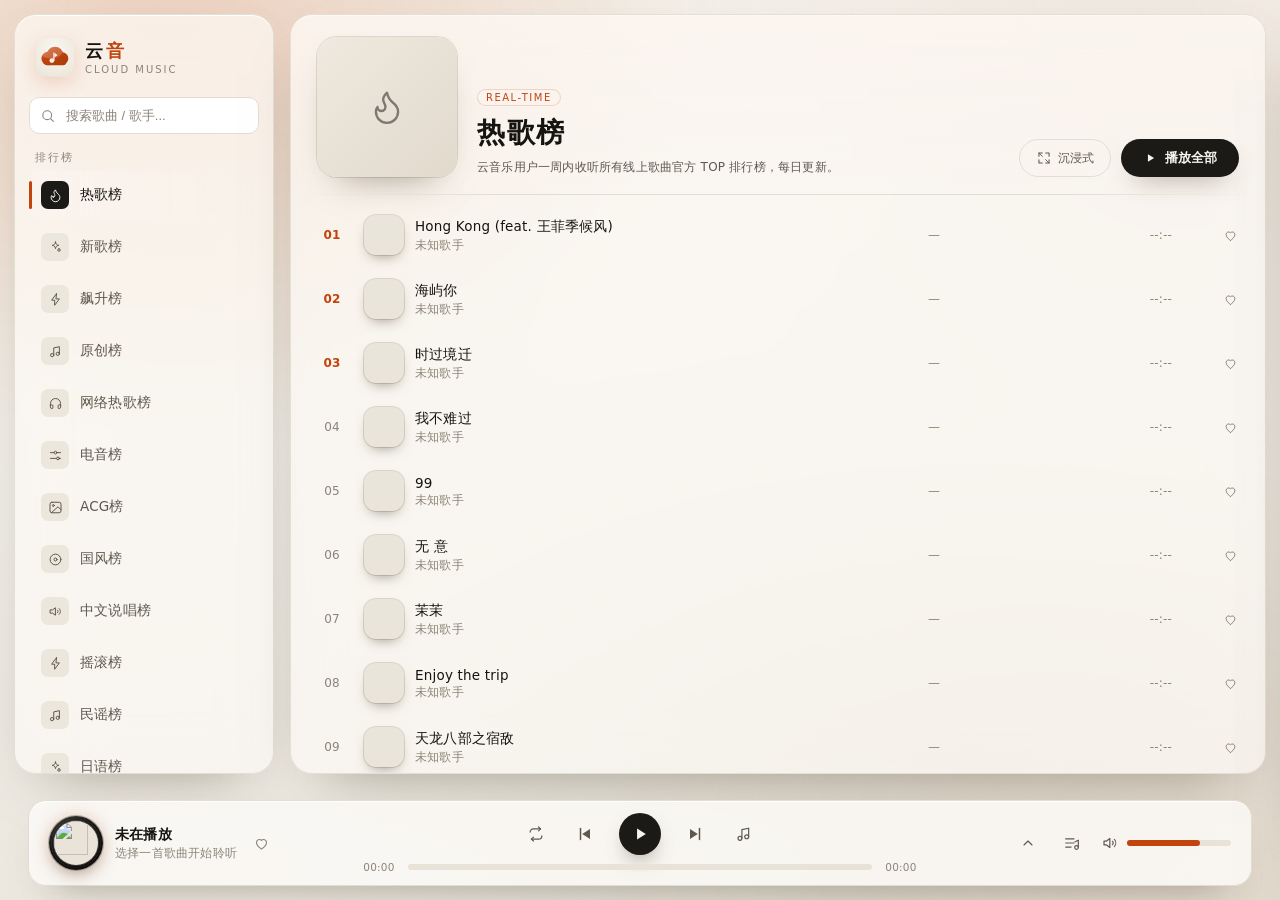
==== commit ac17e396: "v34: snapshots + charts/playlists expand + similar songs + artist/album + speed + deep link + share" ====
--- a/player.html
+++ b/player.html
@@ -309,6 +309,15 @@
         <option value="90">90 分钟</option>
       </select>
     </label>
+    <label>倍速
+      <select id="qRate" aria-label="播放倍速">
+        <option value="0.75">0.75x</option>
+        <option value="1" selected>1.0x</option>
+        <option value="1.25">1.25x</option>
+        <option value="1.5">1.5x</option>
+        <option value="2">2.0x</option>
+      </select>
+    </label>
   </div>
   <div class="q-backup">
     <button id="qFavExport" aria-label="导出收藏到文件"><svg class="i i-14"><use href="#i-download"/></svg> 导出收藏</button>
@@ -338,6 +347,9 @@
       </button>
       <button class="pp-act" id="ppPoster" title="生成歌词分享海报" aria-label="歌词海报">
         <svg class="i i-17"><use href="#i-image"/></svg>
+      </button>
+      <button class="pp-act" id="ppShare" title="复制本曲链接" aria-label="复制本曲链接">
+        <svg class="i i-17"><use href="#i-share"/></svg>
       </button>
       <button class="pp-act" id="ppEq" title="音效" aria-label="切换音效"><svg class="i i-17"><use href="#i-sliders"/></svg></button>
     </div>
@@ -378,7 +390,8 @@
     <div class="pp-right">
       <div class="pp-tabs">
         <button class="pp-tab active" id="ppTabLrc">歌词</button>
-        <button class="pp-tab" id="ppTabCmt">评论<span class="cnt" id="ppCmtCount"></span></button>
+        <button class="pp-tab" id="ppTabCmt">评论<span class="cnt" id="ppCmtCount"></span></button>
+        <button class="pp-tab" id="ppTabSimi">相似</button>
       </div>
       <div class="pp-pane" id="ppPaneLrc">
         <div class="pp-lyrics">
@@ -388,6 +401,9 @@
       <div class="pp-pane hidden" id="ppPaneCmt">
         <div class="pp-cmt-scroll" id="ppCmtList"><div class="lrc-empty">选择一首歌曲查看评论</div></div>
       </div>
+      <div class="pp-pane hidden" id="ppPaneSimi">
+        <div class="pp-cmt-scroll" id="ppSimiList"><div class="lrc-empty">选择一首歌曲查看相似推荐</div></div>
+      </div>
     </div>
   </div>
 </div>
--- a/player.css
+++ b/player.css
@@ -0,0 +1,1593 @@
+  :root{
+    --bg-0:#09090b;
+    --bg-1:#121214;
+    --bg-2:#18181b;
+    --glass:rgba(255,255,255,.035);
+    --glass-2:rgba(255,255,255,.06);
+    --border:rgba(255,255,255,.08);
+    --border-strong:rgba(255,255,255,.12);
+    --text:#f4f4f5;
+    --text-2:#a1a1aa;
+    --text-3:#6b6b73;
+    --accent:#a78bfa;
+    --accent-2:#c4b5fd;
+    --accent-glow:rgba(167,139,250,.35);
+    --page-rgb:167,139,250;
+    --danger:#f87171;
+    --radius:16px;
+    --radius-sm:10px;
+    --shadow:0 16px 50px rgba(0,0,0,.55);
+    --shadow-soft:0 8px 24px rgba(0,0,0,.4);
+  }
+  *{box-sizing:border-box;margin:0;padding:0}
+  html,body{height:100%}
+  body{
+    font-family:-apple-system,BlinkMacSystemFont,"PingFang SC","Microsoft YaHei","Hiragino Sans GB","Segoe UI",system-ui,sans-serif;
+    background:var(--bg-0);
+    color:var(--text);
+    overflow:hidden;
+    -webkit-font-smoothing:antialiased;
+    -moz-osx-font-smoothing:grayscale;
+    letter-spacing:.1px;
+  }
+  /* animated background mesh */
+  .bg-mesh{
+    position:fixed;inset:0;z-index:-2;
+    background:
+      radial-gradient(1000px 700px at 12% 18%, rgba(167,139,250,.14), transparent 60%),
+      radial-gradient(900px 800px at 88% 12%, rgba(124,58,237,.10), transparent 60%),
+      radial-gradient(1000px 900px at 70% 92%, rgba(167,139,250,.08), transparent 60%),
+      linear-gradient(160deg,#09090b 0%,#0e0e10 50%,#09090b 100%);
+  }
+  .bg-noise{
+    position:fixed;inset:0;z-index:-1;opacity:.035;pointer-events:none;
+    background-image:url("data:image/svg+xml;utf8,<svg xmlns='http://www.w3.org/2000/svg' width='160' height='160'><filter id='n'><feTurbulence type='fractalNoise' baseFrequency='0.9' numOctaves='2'/></filter><rect width='100%25' height='100%25' filter='url(%23n)'/></svg>");
+  }
+  /* 页面氛围色：跟随当前播放歌曲封面主色（--page-rgb 由 JS pageTintFromCover 写入） */
+  .page-ambient{
+    position:fixed;inset:0;z-index:-1;pointer-events:none;
+    background:
+      radial-gradient(900px 640px at 16% 6%, rgba(var(--page-rgb),.16), transparent 62%),
+      radial-gradient(820px 700px at 88% 94%, rgba(var(--page-rgb),.10), transparent 64%);
+    transition:background 1.2s ease;
+  }
+  .app{
+    display:grid;
+    grid-template-columns:260px 1fr;
+    grid-template-rows:1fr auto;
+    height:100vh;
+    height:100dvh; /* iOS Safari 动态视口：地址栏收起/展开时高度自适应，播放栏不被遮挡 */
+    gap:16px;
+    padding:14px 14px 0 14px;
+  }
+  html{-webkit-text-size-adjust:100%}
+  body{overscroll-behavior:none;-webkit-tap-highlight-color:transparent}
+  /* iOS 惯性滚动：长列表/歌词区丝滑 */
+  .song-list,.side-scroll,.q-list,.pp-lyrics,.charts{-webkit-overflow-scrolling:touch}
+  /* ---------- Sidebar ---------- */
+  .sidebar{
+    grid-row:1;
+    background:var(--glass);
+    border:1px solid rgba(255,255,255,.06);
+    border-radius:22px;
+    padding:18px 14px;
+    display:flex;flex-direction:column;gap:16px;
+    backdrop-filter:blur(24px) saturate(1.2);
+    -webkit-backdrop-filter:blur(24px) saturate(1.2);
+    box-shadow:0 24px 70px rgba(0,0,0,.5),0 2px 12px rgba(0,0,0,.28),inset 0 1px 0 rgba(255,255,255,.05);
+    overflow-y:auto;
+  }
+  .sidebar::-webkit-scrollbar{width:5px}
+  .sidebar::-webkit-scrollbar-thumb{background:rgba(255,255,255,.08);border-radius:4px}
+  .side-scroll{display:flex;flex-direction:column;gap:14px}
+  .brand{display:flex;align-items:center;gap:10px;padding:4px 6px}
+  .brand .logo{
+    width:40px;height:40px;border-radius:9px;flex-shrink:0;
+    overflow:hidden;
+    box-shadow:0 6px 18px var(--accent-glow);
+  }
+  .brand .logo svg{display:block;width:100%;height:100%}
+  .brand h1{font-size:18px;font-weight:700;letter-spacing:.5px}
+  .brand h1 span{color:var(--accent)}
+  .brand small{display:block;font-size:10px;color:var(--text-3);letter-spacing:1px;margin-top:1px}
+
+  .search{position:relative}
+  .search input{
+    width:100%;background:var(--bg-2);border:1px solid var(--border);
+    color:var(--text);padding:10px 12px 10px 36px;border-radius:var(--radius-sm);
+    font-size:13px;outline:none;transition:.2s cubic-bezier(.4,0,.2,1);
+  }
+  .search input:focus{border-color:var(--accent);box-shadow:0 0 0 3px var(--accent-glow);background:var(--bg-1)}
+  .search input::placeholder{color:var(--text-3)}
+  .search svg{position:absolute;left:11px;top:50%;transform:translateY(-50%);color:var(--text-3)}
+
+  .nav-label{font-size:11px;color:var(--text-3);letter-spacing:2px;padding:0 6px;margin-bottom:-8px}
+  .charts{display:flex;flex-direction:column;gap:4px;padding-right:4px}
+  .charts::-webkit-scrollbar{width:5px}
+  .charts::-webkit-scrollbar-thumb{background:rgba(255,255,255,.08);border-radius:4px}
+  .chart-item{
+    display:flex;align-items:center;gap:11px;
+    padding:10px 12px;border-radius:var(--radius-sm);cursor:pointer;
+    transition:.22s cubic-bezier(.4,0,.2,1);color:var(--text-2);font-size:13.5px;font-weight:500;
+    position:relative;
+  }
+  .chart-item:hover{background:var(--glass-2);color:var(--text)}
+  .chart-item.active{
+    background:linear-gradient(90deg,rgba(167,139,250,.18),rgba(167,139,250,.03));
+    color:var(--text);
+  }
+  .chart-item.active::before{
+    content:"";position:absolute;left:0;top:10px;bottom:10px;width:3px;
+    background:var(--accent);border-radius:3px;box-shadow:0 0 10px var(--accent);
+  }
+  .chart-item .ico{
+    width:28px;height:28px;border-radius:7px;
+    display:flex;align-items:center;justify-content:center;flex-shrink:0;
+    background:var(--glass-2);font-size:14px;
+  }
+  .chart-item.active .ico{background:linear-gradient(135deg,var(--accent),var(--accent-2));color:#0a0a0b}
+  .chart-item .cnt{margin-left:auto;font-size:10px;color:var(--text-3)}
+
+  .sidebar-foot{
+    font-size:10px;color:var(--text-3);text-align:center;line-height:1.6;
+    padding-top:10px;border-top:1px solid var(--border);
+  }
+  .sidebar-foot a{color:var(--accent);text-decoration:none}
+
+  /* ---------- Main ---------- */
+  .main{
+    grid-row:1;
+    background:var(--glass);
+    border:1px solid rgba(255,255,255,.06);
+    border-radius:22px;
+    display:flex;flex-direction:column;
+    backdrop-filter:blur(24px) saturate(1.2);
+    -webkit-backdrop-filter:blur(24px) saturate(1.2);
+    box-shadow:0 24px 70px rgba(0,0,0,.5),0 2px 12px rgba(0,0,0,.28),inset 0 1px 0 rgba(255,255,255,.05);
+    overflow:hidden;
+    position:relative;
+  }
+  .chart-header{
+    padding:22px 26px 18px;
+    display:flex;align-items:flex-end;gap:20px;
+    position:relative;
+    background:linear-gradient(180deg,rgba(167,139,250,.06),transparent);
+  }
+  /* 底部横线改为两端淡出的柔和渐变 */
+  .chart-header::after{
+    content:"";position:absolute;left:0;right:0;bottom:0;height:1px;
+    background:linear-gradient(90deg,transparent,rgba(255,255,255,.12) 20%,rgba(255,255,255,.12) 80%,transparent);
+    pointer-events:none;
+  }
+  .chart-cover{
+    width:140px;height:140px;border-radius:20px;
+    background:linear-gradient(135deg,#27272a,#18181b);
+    box-shadow:0 18px 50px rgba(0,0,0,.55),0 0 0 1px rgba(255,255,255,.07),inset 0 1px 0 rgba(255,255,255,.06);
+    display:flex;align-items:center;justify-content:center;font-size:40px;
+    flex-shrink:0;overflow:hidden;
+  }
+  .chart-cover img{width:100%;height:100%;object-fit:cover}
+  .chart-meta .tag{
+    display:inline-block;font-size:10px;letter-spacing:1.5px;color:var(--accent);
+    background:rgba(167,139,250,.12);padding:3px 9px;border-radius:20px;margin-bottom:8px;
+  }
+  .chart-meta h2{font-size:28px;font-weight:800;letter-spacing:1px;margin-bottom:6px;color:var(--text)}
+  @supports ((-webkit-background-clip:text) or (background-clip:text)){
+    .chart-meta h2{
+      background:linear-gradient(90deg,#f4f4f5 30%,#c4b5fd);
+      -webkit-background-clip:text;background-clip:text;
+      -webkit-text-fill-color:transparent;color:transparent;
+    }
+  }
+  .chart-meta p{font-size:12px;color:var(--text-2);max-width:520px;line-height:1.6}
+  .chart-actions{margin-left:auto;display:flex;gap:10px}
+  .btn-play-all{
+    display:flex;align-items:center;gap:8px;
+    background:linear-gradient(135deg,var(--accent),var(--accent-2));
+    color:#0a0a0b;font-weight:700;font-size:13px;
+    border:none;padding:10px 22px;border-radius:30px;cursor:pointer;
+    box-shadow:0 6px 20px var(--accent-glow),inset 0 1px 0 rgba(255,255,255,.25);
+    transition:.2s cubic-bezier(.4,0,.2,1);
+  }
+  .btn-play-all:hover{transform:translateY(-1px);box-shadow:0 10px 28px var(--accent-glow),inset 0 1px 0 rgba(255,255,255,.3)}
+
+  .song-list{flex:1;overflow-y:auto;padding:8px 10px 14px}
+  .song-list::-webkit-scrollbar{width:7px}
+  .song-list::-webkit-scrollbar-thumb{background:rgba(255,255,255,.08);border-radius:4px}
+  .song-list::-webkit-scrollbar-thumb:hover{background:rgba(255,255,255,.15)}
+
+  .song-row{
+    display:grid;
+    grid-template-columns:36px 1fr 140px 90px 56px;
+    align-items:center;gap:14px;
+    padding:11px 12px;border-radius:14px;cursor:pointer;
+    transition:.2s cubic-bezier(.4,0,.2,1);color:var(--text-2);
+    border:1px solid transparent;
+    position:relative;
+  }
+  .song-row:hover{background:var(--glass-2);color:var(--text);border-color:var(--border)}
+  .song-row.playing{background:linear-gradient(90deg,rgba(167,139,250,.14),rgba(167,139,250,.03));color:var(--text);border-color:rgba(167,139,250,.18)}
+  /* 播放中左侧 accent 竖条（限定非沉浸式列表，不影响 folia 海报墙） */
+  .song-list:not(.folia) .song-row.playing::before{
+    content:"";position:absolute;left:0;top:9px;bottom:9px;width:3px;
+    background:linear-gradient(180deg,var(--accent),var(--accent-2));
+    border-radius:3px;box-shadow:0 0 10px var(--accent-glow);
+  }
+  /* hover 轻抬升：仅鼠标设备 + 非沉浸式列表 */
+  @media (hover:hover){
+    .song-list:not(.folia) .song-row:hover{transform:translateY(-1px)}
+  }
+  .song-row .idx{font-size:12px;color:var(--text-3);text-align:center;font-variant-numeric:tabular-nums}
+  .song-row .idx.top{color:var(--accent);font-weight:700}
+  .song-row:hover .idx .num{display:none}
+  .song-row:hover .idx .play-mini{display:inline}
+  .idx .play-mini{display:none;color:var(--accent)}
+  .idx .play-mini svg{display:inline-block;vertical-align:middle}
+  .song-row.playing .idx .num{display:none}
+  .song-row.playing .idx .playing-anim{display:inline-flex}
+  .idx .playing-anim{display:none;align-items:flex-end;gap:2px;height:14px}
+  .idx .playing-anim span{width:3px;background:var(--accent);border-radius:2px;animation:eq 1s ease-in-out infinite}
+  .idx .playing-anim span:nth-child(1){height:60%;animation-delay:-.4s}
+  .idx .playing-anim span:nth-child(2){height:100%;animation-delay:-.2s}
+  .idx .playing-anim span:nth-child(3){height:40%}
+  @keyframes eq{0%,100%{transform:scaleY(.4)}50%{transform:scaleY(1)}}
+
+  .song-info{display:flex;align-items:center;gap:11px;min-width:0}
+  .song-info .thumb{width:40px;height:40px;border-radius:12px;background:var(--bg-2);flex-shrink:0;overflow:hidden;box-shadow:0 6px 16px rgba(0,0,0,.35),0 0 0 1px rgba(255,255,255,.07)}
+  .song-info .thumb img{width:100%;height:100%;object-fit:cover}
+  .song-info .meta{min-width:0}
+  .song-info .title{font-size:13.5px;color:var(--text);white-space:nowrap;overflow:hidden;text-overflow:ellipsis;font-weight:500}
+  .song-row.playing .song-info .title{color:var(--accent)}
+  .song-info .artist{font-size:11.5px;color:var(--text-3);white-space:nowrap;overflow:hidden;text-overflow:ellipsis;margin-top:2px}
+  .song-row .album{font-size:12px;color:var(--text-3);white-space:nowrap;overflow:hidden;text-overflow:ellipsis}
+  .song-row .duration{font-size:12px;color:var(--text-3);text-align:right;font-variant-numeric:tabular-nums}
+  .song-row .more{transition:.15s;display:flex;justify-content:flex-end;color:var(--text-3)}
+  .song-row .more:hover{color:var(--accent)}
+
+  /* skeleton / loading */
+  .loader{display:flex;flex-direction:column;align-items:center;justify-content:center;padding:60px 0;gap:14px}
+  .spinner{width:34px;height:34px;border:3px solid var(--glass-2);border-top-color:var(--accent);border-radius:50%;animation:spin .8s linear infinite}
+  @keyframes spin{to{transform:rotate(360deg)}}
+  .loader p{font-size:12px;color:var(--text-3);letter-spacing:1px}
+  .empty{text-align:center;padding:60px 20px;color:var(--text-3)}
+  .empty svg{margin-bottom:12px;opacity:.5}
+
+  /* ---------- Player bar ---------- */
+  .player{
+    grid-column:1 / -1;
+    margin:10px 14px 14px;
+    background:rgba(18,18,20,.72);
+    border:1px solid rgba(255,255,255,.06);
+    border-radius:18px;
+    padding:12px 20px;
+    display:grid;
+    grid-template-columns:1fr 2fr 1fr;
+    align-items:center;gap:16px;
+    backdrop-filter:blur(28px) saturate(1.3);
+    -webkit-backdrop-filter:blur(28px) saturate(1.3);
+    box-shadow:0 12px 40px rgba(0,0,0,.5),inset 0 1px 0 rgba(255,255,255,.06);
+  }
+  .p-left{display:flex;align-items:center;gap:12px;min-width:0}
+  .vinyl{
+    width:54px;height:54px;border-radius:50%;flex-shrink:0;
+    position:relative;overflow:hidden;
+    background:
+      repeating-radial-gradient(circle at center,rgba(255,255,255,.05) 0 1px,rgba(255,255,255,0) 1px 3px),
+      radial-gradient(circle at 32% 26%,#3a3733 0%,#1b1916 46%,#0c0b0a 100%);
+    box-shadow:
+      0 8px 20px -8px rgba(30,24,14,.6),
+      0 0 0 1px rgba(15,13,10,.9),
+      inset 0 1px 0 rgba(255,255,255,.08),
+      0 0 18px rgba(var(--page-rgb),.28);
+  }
+  /* 封面改为正圆居中：宽度固定、top/left 50% + translate 保证任何尺寸下都不偏 */
+  .vinyl img{
+    position:absolute;top:50%;left:50%;
+    width:calc(100% - 10px);height:calc(100% - 10px);
+    transform:translate(-50%,-50%);
+    border-radius:50%;object-fit:cover;object-position:center;display:block;
+    background:#e9e3d8;
+    box-shadow:0 0 0 1px rgba(255,255,255,.18),0 2px 10px rgba(0,0,0,.45);
+  }
+  .vinyl.spinning{
+    animation:spin 8s linear infinite;
+    box-shadow:0 10px 22px -8px rgba(30,24,14,.65),0 0 0 1px rgba(15,13,10,.9),inset 0 1px 0 rgba(255,255,255,.10),0 0 24px rgba(var(--page-rgb),.40);
+  }
+  .p-left .vinyl{cursor:pointer;transition:box-shadow .25s}
+  .p-left .vinyl:hover{
+    box-shadow:0 12px 26px -8px rgba(30,24,14,.7),0 0 0 1px rgba(15,13,10,.9),inset 0 1px 0 rgba(255,255,255,.14),0 0 28px rgba(var(--page-rgb),.50);
+  }
+  .p-info{min-width:0}
+  .p-info .t{font-size:13.5px;font-weight:600;white-space:nowrap;overflow:hidden;text-overflow:ellipsis}
+  .p-info .a{font-size:11.5px;color:var(--text-3);margin-top:2px;white-space:nowrap;overflow:hidden;text-overflow:ellipsis}
+
+  .p-center{display:flex;flex-direction:column;align-items:center;gap:6px}
+  .controls{display:flex;align-items:center;gap:18px}
+  .ctrl-btn{
+    background:none;border:none;color:var(--text-2);cursor:pointer;
+    display:flex;align-items:center;justify-content:center;transition:.2s cubic-bezier(.4,0,.2,1);
+    padding:6px;border-radius:50%;
+  }
+  .ctrl-btn:hover{color:var(--text);transform:scale(1.08)}
+  .ctrl-btn.play{
+    width:42px;height:42px;background:#fff;color:#09090b;border-radius:50%;
+    box-shadow:0 6px 16px rgba(0,0,0,.4),0 0 0 1px rgba(255,255,255,.1);
+  }
+  .ctrl-btn.play:hover{transform:scale(1.06);background:#fff;box-shadow:0 8px 22px rgba(0,0,0,.5)}
+  .ctrl-btn.active{color:var(--accent)}
+
+  .progress{display:flex;align-items:center;gap:10px;width:100%;max-width:560px}
+  .time{font-size:10.5px;color:var(--text-3);font-variant-numeric:tabular-nums;width:38px;text-align:center}
+  .bar{flex:1;height:6px;background:var(--glass-2);border-radius:4px;cursor:pointer;position:relative;overflow:visible}
+  .bar .fill{position:absolute;left:0;top:0;bottom:0;background:linear-gradient(90deg,var(--accent),var(--accent-2));border-radius:4px;width:0%;box-shadow:0 0 8px var(--accent-glow)}
+  .bar .thumb{position:absolute;top:50%;transform:translate(-50%,-50%);width:13px;height:13px;background:#fff;border-radius:50%;box-shadow:0 2px 8px rgba(0,0,0,.5),0 0 6px var(--accent-glow);opacity:0;transition:.18s;left:0%}
+  .bar:hover .thumb{opacity:1}
+  .bar:hover .fill{box-shadow:0 0 12px var(--accent-glow)}
+
+  .p-right{display:flex;align-items:center;justify-content:flex-end;gap:14px}
+  .volume{display:flex;align-items:center;gap:8px;width:130px}
+  .volume .bar{flex:1}
+  .vol-btn{background:none;border:none;color:var(--text-2);cursor:pointer;display:flex}
+  .vol-btn:hover{color:var(--text)}
+  .mode-btn{background:none;border:none;color:var(--text-2);cursor:pointer;padding:6px;border-radius:50%;display:flex}
+  .mode-btn:hover{color:var(--text)}
+  .mode-btn.active{color:var(--accent)}
+
+  /* ---------- Lyrics panel ---------- */
+  .lyrics-toggle{
+    background:none;border:none;color:var(--text-2);cursor:pointer;padding:6px;border-radius:50%;display:flex;
+  }
+  .lyrics-toggle:hover{color:var(--accent)}
+  .lyrics-toggle.active{color:var(--accent)}
+
+  .lyrics-panel{
+    position:fixed;right:14px;top:14px;bottom:96px;width:340px;
+    background:rgba(12,12,14,.9);border:1px solid var(--border);border-radius:var(--radius);
+    backdrop-filter:blur(28px) saturate(1.2);
+    -webkit-backdrop-filter:blur(28px) saturate(1.2);
+    transform:translateX(110%);transition:transform .35s cubic-bezier(.4,0,.2,1);
+    z-index:50;display:flex;flex-direction:column;
+    box-shadow:var(--shadow),inset 0 1px 0 rgba(255,255,255,.05);
+  }
+  .lyrics-panel.open{transform:translateX(0)}
+  .lyrics-head{padding:16px 18px;border-bottom:1px solid var(--border);display:flex;align-items:center;justify-content:space-between}
+  .lyrics-head h3{font-size:14px;font-weight:600}
+  .lyrics-head .close{background:none;border:none;color:var(--text-3);cursor:pointer;font-size:18px;transition:.2s}
+  .lyrics-head .close:hover{color:var(--text)}
+  .lyrics-body{flex:1;overflow:hidden;position:relative;padding:40% 18px;text-align:center}
+  .lyrics-body::before,.lyrics-body::after{content:"";position:absolute;left:0;right:0;height:30%;pointer-events:none;z-index:2}
+  .lyrics-body::before{top:0;background:linear-gradient(180deg,rgba(12,12,14,.96),transparent)}
+  .lyrics-body::after{bottom:0;background:linear-gradient(0deg,rgba(12,12,14,.96),transparent)}
+  .lrc-track{transition:transform .5s cubic-bezier(.4,0,.2,1)}
+  .lrc-line{
+    padding:9px 0;font-size:13.5px;color:var(--text-3);transition:.3s;
+    white-space:pre-wrap;line-height:1.5;cursor:pointer;
+  }
+  .lrc-line:hover{color:var(--text-2)}
+  .lrc-line.active{color:#fff;font-size:19px;font-weight:700;text-shadow:0 0 18px var(--accent-glow)}
+  .lrc-empty{color:var(--text-3);font-size:13px;padding-top:30px}
+
+  /* ---------- Favorites / Queue / Playlist wall ---------- */
+  .fav-btn{
+    background:none;border:none;color:var(--text-3);cursor:pointer;
+    display:flex;align-items:center;justify-content:center;
+    padding:4px;transition:.15s;flex-shrink:0;
+  }
+  .fav-btn:hover{color:#fb7185;transform:scale(1.15)}
+  .fav-btn.on{color:#fb7185}
+  .fav-btn.on svg{fill:currentColor}
+  .btn-clear{
+    display:flex;align-items:center;gap:6px;
+    background:none;border:1px solid var(--border);color:var(--text-2);
+    font-size:12px;padding:9px 16px;border-radius:30px;cursor:pointer;transition:.2s;
+  }
+  .btn-clear:hover{color:var(--danger);border-color:var(--danger)}
+  .pl-wall{display:grid;grid-template-columns:1fr 1fr;gap:9px}
+  .pl-tile{
+    aspect-ratio:1.35;border-radius:12px;
+    display:flex;flex-direction:column;align-items:center;justify-content:center;gap:4px;
+    cursor:pointer;color:#fff;font-size:12px;font-weight:600;
+    transition:.22s cubic-bezier(.4,0,.2,1);position:relative;overflow:hidden;
+    text-shadow:0 1px 4px rgba(0,0,0,.4);
+    box-shadow:0 4px 12px rgba(0,0,0,.3),inset 0 1px 0 rgba(255,255,255,.15);
+  }
+  .pl-tile .em{font-size:24px;filter:drop-shadow(0 2px 4px rgba(0,0,0,.3))}
+  .pl-tile .pc{font-size:9.5px;opacity:.8;font-weight:400}
+  .pl-tile:hover{transform:translateY(-3px);box-shadow:0 12px 28px rgba(0,0,0,.5),inset 0 1px 0 rgba(255,255,255,.2)}
+  .queue-panel{
+    position:fixed;right:14px;top:14px;bottom:96px;width:320px;
+    background:rgba(12,12,14,.9);border:1px solid var(--border);border-radius:var(--radius);
+    backdrop-filter:blur(28px) saturate(1.2);
+    -webkit-backdrop-filter:blur(28px) saturate(1.2);
+    transform:translateX(110%);transition:transform .35s cubic-bezier(.4,0,.2,1);
+    z-index:50;display:flex;flex-direction:column;
+    box-shadow:var(--shadow),inset 0 1px 0 rgba(255,255,255,.05);
+  }
+  .queue-panel.open{transform:translateX(0)}
+  .q-count{color:var(--text-3);font-size:11px;font-weight:400;margin-left:4px}
+  .q-clear{background:none;border:1px solid var(--border);color:var(--text-3);font-size:11px;padding:3px 10px;border-radius:12px;cursor:pointer}
+  .q-tools{display:flex;gap:10px;padding:0 18px 10px;flex-shrink:0}
+  .q-tools label{flex:1;display:flex;align-items:center;gap:6px;font-size:11px;color:var(--text-3)}
+  .q-tools select{
+    flex:1;min-width:0;background:#1c1c20;border:1px solid var(--border);color:var(--text-1);
+    font-size:11px;padding:4px 6px;border-radius:8px;cursor:pointer;outline:none;
+  }
+  .q-tools select:hover{border-color:var(--border-hl)}
+  .q-backup{display:flex;gap:8px;padding:0 18px 10px;flex-shrink:0}
+  .q-backup button{
+    flex:1;background:none;border:1px dashed var(--border);color:var(--text-2);
+    font-size:11px;padding:5px 0;border-radius:8px;cursor:pointer;transition:border-color .2s,color .2s;
+  }
+  .q-backup button:hover{border-color:var(--accent);color:var(--accent)}
+  .q-clear:hover{color:var(--danger);border-color:var(--danger)}
+  .q-list{flex:1;overflow-y:auto;padding:8px 10px}
+  .q-list::-webkit-scrollbar{width:5px}
+  .q-list::-webkit-scrollbar-thumb{background:rgba(255,255,255,.08);border-radius:4px}
+  .q-row{
+    display:flex;align-items:center;gap:10px;
+    padding:9px 10px;border-radius:8px;cursor:pointer;
+    color:var(--text-2);font-size:12.5px;transition:.2s cubic-bezier(.4,0,.2,1);
+    border:1px solid transparent;
+  }
+  .q-row:hover{background:var(--glass-2);color:var(--text);border-color:var(--border)}
+  .q-row.playing{color:var(--accent);background:rgba(167,139,250,.06)}
+  .q-row .qi{width:18px;text-align:center;color:var(--text-3);font-size:11px;flex-shrink:0;font-variant-numeric:tabular-nums}
+  .q-row.playing .qi{color:var(--accent)}
+  .q-row .qt{min-width:0;flex:1}
+  .q-row .qt .qn{white-space:nowrap;overflow:hidden;text-overflow:ellipsis}
+  .q-row .qt .qa{font-size:10.5px;color:var(--text-3);white-space:nowrap;overflow:hidden;text-overflow:ellipsis;margin-top:1px}
+  .q-row .qx{background:none;border:none;color:var(--text-3);cursor:pointer;font-size:13px;padding:2px 4px;border-radius:4px;opacity:0;transition:.15s;flex-shrink:0}
+  .q-row:hover .qx{opacity:1}
+  .q-row .qx:hover{color:var(--danger)}
+
+  /* ---------- Play page (vinyl + lyrics + comments) ---------- */
+  .playpage{
+    position:fixed;top:calc(14px + env(safe-area-inset-top,0px));left:14px;right:14px;bottom:calc(92px + env(safe-area-inset-bottom,0px));
+    --glow1:167,139,250;--glow2:124,58,237;
+    background:#0b0b0d;border-radius:var(--radius);
+    border:1px solid var(--border);
+    transform:translateY(calc(100% + 110px));
+    transition:transform .5s cubic-bezier(.4,0,.2,1);
+    z-index:80;display:flex;flex-direction:column;overflow:hidden;
+    box-shadow:var(--shadow);
+  }
+  .playpage.open{transform:translateY(0)}
+  .pp-bg{position:absolute;inset:0;z-index:0}
+  .pp-bg img{width:100%;height:100%;object-fit:cover;filter:blur(90px) brightness(.4) saturate(1.3);transform:scale(1.3)}
+  .pp-bg::before{
+    content:"";position:absolute;inset:-25%;
+    background:
+      radial-gradient(42% 36% at 22% 28%, rgba(var(--glow1),.32), transparent 70%),
+      radial-gradient(48% 42% at 78% 72%, rgba(var(--glow2),.26), transparent 70%);
+    animation:bgdrift 22s ease-in-out infinite alternate;
+  }
+  @keyframes bgdrift{to{transform:translate(5%,-4%) scale(1.12)}}
+  .pp-bg::after{content:"";position:absolute;inset:0;background:linear-gradient(180deg,rgba(11,11,13,.55),rgba(11,11,13,.85))}
+  /* 顶栏三栏栅格：左收起按钮 / 中歌名 / 右操作，各自占位，互不重叠 */
+  .pp-head{
+    position:relative;z-index:2;
+    display:grid;grid-template-columns:1fr minmax(0,auto) 1fr;align-items:center;gap:12px;
+    padding:16px 20px;border-bottom:1px solid rgba(255,255,255,.06);
+  }
+  .pp-collapse{
+    position:relative;justify-self:start;
+    background:var(--glass-2);border:none;color:var(--text-2);
+    width:36px;height:36px;border-radius:50%;cursor:pointer;flex-shrink:0;
+    display:flex;align-items:center;justify-content:center;transition:.2s;
+  }
+  .pp-collapse:hover{color:var(--text);background:rgba(255,255,255,.1)}
+  .pp-head-info{justify-self:center;text-align:center;min-width:0;max-width:100%}
+  .pp-head-info .t{font-size:16px;font-weight:700;white-space:nowrap;overflow:hidden;text-overflow:ellipsis}
+  .pp-head-info .a{font-size:12px;color:var(--text-2);margin-top:2px;white-space:nowrap;overflow:hidden;text-overflow:ellipsis}
+  .pp-body{position:relative;z-index:2;flex:1;display:flex;flex-direction:column;align-items:center;justify-content:center;gap:16px;padding:14px 24px 22px;min-height:0;overflow:hidden}
+  .pp-disc-wrap{position:relative;width:min(280px,62vw,40vh);flex-shrink:0}
+  .pp-disc{
+    position:relative;width:100%;aspect-ratio:1;border-radius:50%;
+    background:
+      radial-gradient(circle,#0a0a0c 0 19%,transparent 19%),
+      repeating-radial-gradient(circle,#131316 0 1.5px,#1c1c21 1.5px 3.5px),
+      #101013;
+    box-shadow:0 24px 70px rgba(0,0,0,.65),0 0 0 1px rgba(255,255,255,.06);
+    display:flex;align-items:center;justify-content:center;
+    animation:ppspin 26s linear infinite;animation-play-state:paused;
+  }
+  .playpage.playing .pp-disc{animation-play-state:running}
+  @keyframes ppspin{to{transform:rotate(360deg)}}
+  .pp-cover{
+    width:62%;aspect-ratio:1;border-radius:50%;overflow:hidden;
+    box-shadow:0 0 0 5px rgba(0,0,0,.6),0 0 0 6px rgba(255,255,255,.07),0 10px 30px rgba(0,0,0,.5);
+  }
+  .pp-cover img{width:100%;height:100%;object-fit:cover}
+  .pp-spindle{
+    position:absolute;left:50%;top:50%;width:12px;height:12px;
+    transform:translate(-50%,-50%);border-radius:50%;
+    background:#0a0a0c;box-shadow:0 0 0 2px rgba(255,255,255,.12);z-index:3;
+  }
+  .pp-disc-sheen{
+    position:absolute;inset:0;border-radius:50%;pointer-events:none;z-index:2;
+    background:linear-gradient(135deg,rgba(255,255,255,.09),transparent 38%,transparent 62%,rgba(255,255,255,.05));
+  }
+  /* 弥散光晕：跟随歌曲换色 */
+  .pp-glow{
+    position:absolute;left:50%;top:50%;width:175%;aspect-ratio:1;border-radius:50%;
+    transform:translate(-50%,-50%);pointer-events:none;z-index:0;
+    background:radial-gradient(closest-side, rgba(var(--glow1),.42), rgba(var(--glow1),.13) 52%, transparent 74%);
+    animation:glowpulse 6s ease-in-out infinite;
+  }
+  @keyframes glowpulse{
+    0%,100%{opacity:.85;transform:translate(-50%,-50%) scale(1)}
+    50%{opacity:1;transform:translate(-50%,-50%) scale(1.07)}
+  }
+  /* 唱片 A/B 翻面 */
+  .pp-flip{
+    position:relative;width:100%;aspect-ratio:1;cursor:pointer;
+    transform-style:preserve-3d;transition:transform .75s cubic-bezier(.4,0,.2,1);
+  }
+  .playpage.flipped .pp-flip{transform:rotateY(180deg)}
+  .playpage.flipped .pp-arm{opacity:0}
+  .pp-face{position:absolute;inset:0;backface-visibility:hidden;-webkit-backface-visibility:hidden}
+  .pp-face.pp-back{transform:rotateY(180deg)}
+  .pp-backcard{
+    width:92%;height:92%;margin:4%;border-radius:20px;
+    background:linear-gradient(160deg,#17171b,#101013);
+    border:1px solid var(--border);
+    box-shadow:0 20px 50px rgba(0,0,0,.55),inset 0 1px 0 rgba(255,255,255,.06);
+    display:flex;flex-direction:column;align-items:center;justify-content:center;
+    gap:7px;padding:10px 16px;text-align:center;overflow:hidden;
+  }
+  .pp-backcard .bc-name{font-size:15px;font-weight:700;max-width:100%;white-space:nowrap;overflow:hidden;text-overflow:ellipsis;flex-shrink:0}
+  .pp-backcard .bc-artist{font-size:12px;color:var(--text-2);max-width:100%;white-space:nowrap;overflow:hidden;text-overflow:ellipsis;flex-shrink:0}
+  .pp-backcard .bc-rows{width:100%;flex:1;min-height:0;display:flex;flex-direction:column;justify-content:center;gap:6px;overflow:hidden}
+  .pp-backcard .bc-row{
+    display:flex;justify-content:space-between;align-items:center;gap:10px;
+    font-size:11.5px;padding:3px 10px;border-radius:8px;background:rgba(255,255,255,.04);
+    flex-shrink:0;
+  }
+  .pp-backcard .bc-row span{color:var(--text-3);flex-shrink:0}
+  .pp-backcard .bc-row b{color:var(--text-2);font-weight:500;white-space:nowrap;overflow:hidden;text-overflow:ellipsis}
+  .pp-backcard .bc-tip{font-size:10px;color:var(--text-3);flex-shrink:0}
+  /* 弹幕评论 */
+  .pp-danmaku{position:absolute;top:2%;left:0;right:0;height:60%;z-index:7;pointer-events:none;overflow:hidden}
+  .pp-danmaku .dm{
+    position:absolute;left:100%;white-space:nowrap;max-width:70%;
+    padding:5px 14px;border-radius:20px;font-size:12px;color:#e8e8ec;
+    background:rgba(18,18,22,.55);border:1px solid rgba(255,255,255,.09);
+    backdrop-filter:blur(8px);-webkit-backdrop-filter:blur(8px);
+    text-overflow:ellipsis;overflow:hidden;
+    animation:dmfly linear infinite;animation-play-state:paused;
+  }
+  .playpage.playing .pp-danmaku .dm{animation-play-state:running}
+  @keyframes dmfly{to{transform:translateX(calc(-100vw - 100%))}}
+  /* 尊重系统「减少动态效果」设置：停用旋转/光晕脉动/背景漂移，弹幕放慢 */
+  @media (prefers-reduced-motion:reduce){
+    .pp-disc,.pp-glow,.pp-bg::before,.pp-arm{animation:none !important}
+    .pp-danmaku .dm{animation-duration:60s !important}
+    .pp-flip{transition:none}
+  }
+  .pp-arm{
+    position:absolute;top:-8%;right:-4%;width:130px;height:230px;z-index:6;
+    transform-origin:34px 34px;transform:rotate(-32deg);
+    transition:transform .6s cubic-bezier(.34,1.2,.4,1),opacity .4s ease;
+    pointer-events:none;
+  }
+  .playpage.playing .pp-arm{transform:rotate(0deg)}
+  .pp-arm-base{
+    position:absolute;top:0;left:0;width:34px;height:34px;border-radius:50%;
+    background:radial-gradient(circle at 35% 30%,#4a4a52,#17171b 75%);
+    box-shadow:0 6px 14px rgba(0,0,0,.55),inset 0 1px 0 rgba(255,255,255,.2);
+  }
+  .pp-arm-rod{
+    position:absolute;top:16px;left:15px;width:5px;height:150px;border-radius:3px;
+    background:linear-gradient(180deg,#3a3a41,#202024);
+    transform:rotate(18deg);transform-origin:top center;
+    box-shadow:inset 0 1px 0 rgba(255,255,255,.12);
+  }
+  .pp-arm-head{
+    position:absolute;top:156px;left:52px;width:18px;height:34px;border-radius:5px;
+    background:linear-gradient(180deg,#3d3d45,#1b1b20);
+    box-shadow:0 3px 8px rgba(0,0,0,.5);
+  }
+  .pp-right{flex:1;min-width:0;width:min(600px,100%);min-height:0;display:flex;flex-direction:column}
+  .pp-tabs{display:flex;gap:26px;justify-content:center;padding:2px 6px 10px;border-bottom:1px solid rgba(255,255,255,.06)}
+  .pp-tab{
+    background:none;border:none;color:var(--text-3);font-size:14px;font-weight:600;
+    cursor:pointer;padding:4px 2px;position:relative;transition:.2s;letter-spacing:1px;
+  }
+  .pp-tab .cnt{font-size:11px;color:var(--text-3);font-weight:400;margin-left:3px}
+  .pp-tab:hover{color:var(--text-2)}
+  .pp-tab.active{color:var(--text)}
+  .pp-tab.active::after{
+    content:"";position:absolute;left:50%;transform:translateX(-50%);bottom:-11px;
+    width:20px;height:3px;border-radius:3px;background:var(--accent);box-shadow:0 0 8px var(--accent-glow);
+  }
+  .pp-pane{flex:1;min-height:0}
+  .pp-pane.hidden{display:none}
+  .pp-lyrics{
+    height:100%;overflow:hidden;position:relative;text-align:center;
+    mask-image:linear-gradient(to bottom,transparent,#000 18%,#000 82%,transparent);
+    -webkit-mask-image:linear-gradient(to bottom,transparent,#000 18%,#000 82%,transparent);
+  }
+  .pp-lyrics .lrc-track{padding:42px 0}
+  .pp-lyrics .lrc-line{font-size:15px;color:rgba(255,255,255,.38);padding:0;line-height:1.6}
+  .pp-lyrics .lrc-line.active{
+    color:#fff;font-size:17px;font-weight:600;
+    text-shadow:0 0 20px rgba(255,255,255,.4);transform:scale(1.05);
+  }
+  .pp-cmt-scroll{height:100%;overflow-y:auto;padding:6px 8px 30px}
+  .pp-cmt-scroll::-webkit-scrollbar{width:6px}
+  .pp-cmt-scroll::-webkit-scrollbar-thumb{background:rgba(255,255,255,.1);border-radius:4px}
+  .pp-cmt-sec{font-size:13px;font-weight:700;color:var(--text);padding:16px 4px 4px;letter-spacing:1px}
+  .pp-cmt-sec .sec-cnt{font-size:11px;color:var(--text-3);font-weight:400;margin-left:6px}
+  .pp-cmt{display:flex;gap:12px;padding:14px 4px;border-bottom:1px solid rgba(255,255,255,.05)}
+  .pp-cmt:last-child{border-bottom:none}
+  .pp-cmt .ava{
+    width:34px;height:34px;border-radius:50%;object-fit:cover;
+    background:var(--bg-2);flex-shrink:0;box-shadow:0 0 0 1px var(--border);
+  }
+  .pp-cmt .cbody{flex:1;min-width:0}
+  .pp-cmt .nm{font-size:12px;color:var(--text-3)}
+  .pp-cmt .ct{font-size:13.5px;color:var(--text);line-height:1.7;margin-top:4px;white-space:pre-wrap;word-break:break-word}
+  .pp-cmt .ft{display:flex;justify-content:space-between;align-items:center;margin-top:8px;font-size:11px;color:var(--text-3)}
+  .pp-cmt .like{display:inline-flex;align-items:center;gap:4px}
+
+  /* ---------- 相似推荐列表 ---------- */
+  .simi-head{display:flex;align-items:center;justify-content:space-between;gap:8px;padding:10px 4px 8px;font-size:12px;color:var(--text-3)}
+  .simi-head button{
+    border:1px solid var(--border);background:var(--glass-2);color:var(--text-2);
+    font-size:12px;padding:5px 11px;border-radius:999px;cursor:pointer;font-family:inherit;
+    transition:color .2s,border-color .2s;
+  }
+  .simi-head button:hover{color:var(--text);border-color:var(--accent)}
+  .simi-item{
+    display:flex;align-items:center;gap:12px;padding:10px 6px;border-radius:10px;cursor:pointer;
+    border-bottom:1px solid rgba(255,255,255,.05);
+  }
+  .simi-item:last-child{border-bottom:none}
+  .simi-item:hover{background:var(--glass-2)}
+  .simi-idx{width:18px;text-align:center;font-size:12px;color:var(--text-3);flex-shrink:0}
+  .simi-meta{flex:1;min-width:0;display:flex;flex-direction:column;gap:3px}
+  .simi-meta b{font-size:13.5px;font-weight:600;color:var(--text);white-space:nowrap;overflow:hidden;text-overflow:ellipsis}
+  .simi-meta span{font-size:11.5px;color:var(--text-3);white-space:nowrap;overflow:hidden;text-overflow:ellipsis}
+  .simi-add{
+    width:30px;height:30px;border-radius:50%;border:1px solid var(--border);background:none;
+    color:var(--text-3);display:flex;align-items:center;justify-content:center;cursor:pointer;flex-shrink:0;
+  }
+  .simi-add:hover{color:var(--accent);border-color:var(--accent)}
+  /* 歌曲行内的歌手/专辑可点击 */
+  .song-row .row-artist,.song-row .row-album{cursor:pointer}
+  .song-row .row-artist:hover,.song-row .row-album:hover{color:var(--accent);text-decoration:underline dotted;text-underline-offset:3px}
+  #ppArtist{cursor:pointer}
+  #pbAlbum{cursor:pointer;text-decoration:underline dotted;text-underline-offset:3px}
+
+  /* ---------- 移动端顶栏（桌面隐藏；必须位于 responsive 段之前） ---------- */
+  .m-top{
+    display:none;position:fixed;top:0;left:0;right:0;z-index:52;
+    height:calc(50px + env(safe-area-inset-top,0px));
+    padding:env(safe-area-inset-top,0px) 8px 0;
+    align-items:center;justify-content:space-between;
+    background:rgba(9,9,11,.88);border-bottom:1px solid var(--border);
+    backdrop-filter:blur(24px) saturate(1.3);
+    -webkit-backdrop-filter:blur(24px) saturate(1.3);
+  }
+  .m-brand{display:flex;align-items:center;gap:7px;font-size:15px;font-weight:700;letter-spacing:.5px}
+  .m-logo{
+    width:26px;height:26px;border-radius:8px;font-size:14px;color:#0a0a0b;
+    background:linear-gradient(135deg,var(--accent),var(--accent-2));
+    display:flex;align-items:center;justify-content:center;
+    box-shadow:0 3px 10px var(--accent-glow);
+  }
+  .m-btn{
+    width:40px;height:40px;border:none;background:none;color:var(--text-2);
+    display:flex;align-items:center;justify-content:center;cursor:pointer;
+    -webkit-tap-highlight-color:transparent;border-radius:10px;
+  }
+  .m-btn:active{background:var(--glass-2);color:var(--text)}
+  .m-mask{display:none}
+
+  /* ---------- responsive ---------- */
+  @media (max-width:900px){
+    .app{grid-template-columns:1fr;gap:0;padding:0}
+    .main{grid-column:1;border-radius:0;border-left:none;border-right:none;margin-top:calc(50px + env(safe-area-inset-top,0px))}
+
+    /* 顶栏显示 + 遮罩可用 */
+    .m-top{display:flex}
+    .m-mask{display:block;position:fixed;inset:0;background:rgba(0,0,0,.55);opacity:0;pointer-events:none;transition:opacity .3s;z-index:60;backdrop-filter:blur(3px);-webkit-backdrop-filter:blur(3px)}
+    .m-mask.show{opacity:1;pointer-events:auto}
+
+    /* 侧边栏 → 左滑抽屉 */
+    .sidebar{
+      position:fixed;top:0;left:0;bottom:0;width:min(80vw,330px);z-index:62;
+      border-radius:0;border-top:none;border-bottom:none;
+      padding:calc(14px + env(safe-area-inset-top,0px)) 14px calc(14px + env(safe-area-inset-bottom,0px));
+      transform:translateX(-105%);transition:transform .34s cubic-bezier(.4,0,.2,1);
+      box-shadow:30px 0 60px rgba(0,0,0,.55);
+    }
+    .sidebar.open{transform:translateX(0)}
+
+    /* 榜单头部紧凑化 */
+    .chart-header{padding:14px 16px 10px;gap:13px;align-items:center}
+    .chart-cover{width:64px;height:64px;border-radius:13px;font-size:26px}
+    .chart-meta .tag{display:none}
+    .chart-meta h2{font-size:17px;white-space:nowrap;overflow:hidden;text-overflow:ellipsis;max-width:52vw}
+    .chart-meta p{display:none}
+    .btn-play-all{padding:8px 14px;font-size:12px}
+    .btn-clear{font-size:11px;padding:6px 10px}
+
+    /* 播放栏：紧凑 + iPhone 底部安全区 */
+    .player{grid-template-columns:1fr auto;padding:10px 14px calc(10px + env(safe-area-inset-bottom,0px));gap:12px}
+    .p-center{display:none}
+    .volume{display:none}
+    .vinyl{width:46px;height:46px}
+    .vinyl img{width:calc(100% - 8px);height:calc(100% - 8px)}
+    .p-right{gap:6px}
+    .toast{bottom:calc(92px + env(safe-area-inset-bottom,0px));font-size:12px;max-width:82vw}
+
+    /* 队列抽屉全宽 + 底部安全区 */
+    .queue-panel{right:0;left:0;top:auto;bottom:0;width:100%;max-height:72vh;height:auto;
+      border-radius:16px 16px 0 0;border-bottom:none;transform:translateY(110%);transition:transform .35s cubic-bezier(.4,0,.2,1);
+      padding-bottom:env(safe-area-inset-bottom,0px)}
+    .queue-panel.open{transform:translateY(0)}
+
+    /* 播放页适配 */
+    .pp-disc-wrap{width:min(58vw,230px)}
+    .pp-arm{scale:.72}
+    .pp-body{padding:8px 14px calc(14px + env(safe-area-inset-bottom,0px));gap:10px}
+    .pp-sheet{border-radius:0}
+
+    /* 歌曲行触屏优化：取消 hover 残留，加大触摸目标 */
+    .song-row{-webkit-tap-highlight-color:transparent}
+    .song-row .idx{width:26px}
+  }
+  /* 触屏设备：禁用 hover 卡片浮起等需要鼠标的效果 */
+  @media (hover:none){
+    .song-row:hover{transform:none;border-color:transparent}
+    .pl-tile:hover{transform:none}
+    .chart-item:hover{background:none;color:var(--text-2)}
+    .chart-item.active:hover{background:linear-gradient(90deg,rgba(167,139,250,.18),rgba(167,139,250,.03));color:var(--text)}
+  }
+  /* iOS：输入框字号<16px 聚焦时会强制放大页面，触屏下一律 16px */
+  @media (pointer:coarse){
+    .search input{font-size:16px}
+  }
+  .toast{
+    position:fixed;bottom:110px;left:50%;transform:translateX(-50%) translateY(20px);
+    background:rgba(18,18,20,.9);color:#fff;padding:10px 20px;border-radius:30px;
+    font-size:13px;opacity:0;transition:.3s cubic-bezier(.4,0,.2,1);z-index:100;pointer-events:none;
+    border:1px solid var(--border);
+    backdrop-filter:blur(16px);
+    box-shadow:0 8px 30px rgba(0,0,0,.5);
+  }
+  .toast.show{opacity:1;transform:translateX(-50%) translateY(0)}
+
+  /* ---------- Folia(Lattice) 海报墙：直角海报+颗粒+暗角+双色辉光 ---------- */
+  .list-stage{position:relative;min-height:0;display:flex;flex-direction:column}
+  .list-stage .song-list{flex:1}
+  .stage-particles{
+    position:absolute;inset:0;width:100%;height:100%;z-index:0;
+    pointer-events:none;opacity:0;transition:opacity .7s ease;
+  }
+  body.folia .stage-particles{opacity:1!important;transition:none}
+  /* 墙面：双色径向辉光（accent 左上 + secondary 右下，源码 wall.css .lattice-root） */
+  body.folia .list-stage{
+    background:
+      radial-gradient(circle at 14% 12%, rgba(253,92,71,.15), transparent 29%),
+      radial-gradient(circle at 86% 82%, rgba(106,72,255,.20), transparent 32%),
+      #070707;
+  }
+  /* 颗粒噪点（feTurbulence soft-light，源码 .lattice-root::after） */
+  body.folia .list-stage::before{
+    content:"";position:absolute;inset:0;z-index:30;pointer-events:none;opacity:.13;
+    mix-blend-mode:soft-light;
+    background-image:url("data:image/svg+xml,%3Csvg viewBox='0 0 180 180' xmlns='http://www.w3.org/2000/svg'%3E%3Cfilter id='n'%3E%3CfeTurbulence type='fractalNoise' baseFrequency='.92' numOctaves='2' stitchTiles='stitch'/%3E%3C/filter%3E%3Crect width='100%25' height='100%25' filter='url(%23n)' opacity='.55'/%3E%3C/svg%3E");
+  }
+  /* 浅暗角（源码 .has-vignette::before） */
+  body.folia .list-stage::after{
+    content:"";position:absolute;inset:0;z-index:29;pointer-events:none;
+    background:radial-gradient(ellipse at center, rgba(0,0,0,0) 78%, rgba(0,0,0,.45) 100%);
+  }
+  .pp-particles{
+    position:absolute;inset:0;width:100%;height:100%;z-index:1;
+    pointer-events:none;opacity:.9;mix-blend-mode:screen;
+  }
+  .song-list.folia{
+    display:grid;grid-template-columns:repeat(auto-fill,minmax(172px,1fr));
+    gap:16px;padding:18px 20px 32px;align-content:start;
+  }
+  /* 海报卡：直角、无玻璃、3:4 竖幅，源码 .lattice-poster */
+  .song-list.folia .song-row{
+    position:relative;display:block;min-width:0;padding:0;margin:0;
+    border-radius:0;border:0;overflow:hidden;aspect-ratio:3/4;
+    background-color:#161419;cursor:pointer;
+    outline:1px solid rgba(255,255,255,.05);outline-offset:-1px;
+    transition:outline-color .3s ease,filter .6s ease;
+    content-visibility:auto;contain-intrinsic-size:auto 240px;
+  }
+  /* 首卡跨两列横幅（拼贴感） */
+  .song-list.folia .song-row:first-child{grid-column:span 2;aspect-ratio:16/10}
+  /* 海报底部压暗渐变（源码 .lattice-poster-shade） */
+  .song-list.folia .song-row::before{
+    content:"";position:absolute;inset:0;z-index:2;pointer-events:none;
+    background:linear-gradient(180deg, rgba(0,0,0,.05) 34%, rgba(0,0,0,.24) 56%, rgba(0,0,0,.92) 100%);
+  }
+  /* 背景卡安静 tint，悬停/播放中揭开（源码 .lattice-poster-tint） */
+  .song-list.folia .song-row::after{
+    content:"";position:absolute;inset:0;z-index:3;pointer-events:none;opacity:.5;
+    background:linear-gradient(145deg, rgba(7,7,7,.80), rgba(7,7,7,.86));
+    transition:opacity .26s ease;
+  }
+  .song-list.folia .song-row:hover::after,
+  .song-list.folia .song-row.playing::after{opacity:0}
+  /* 悬停：提亮提饱和 + 抬升投影（源码 .lattice-poster:hover / elevation） */
+  .song-list.folia .song-row:hover{filter:saturate(1.08) brightness(1.06);z-index:3;outline-color:rgba(255,255,255,.14)}
+  /* 播放中：accent 2px 内描边 + 内发光（源码 .is-current::before） */
+  .song-list.folia .song-row.playing{outline:2px solid var(--accent);outline-offset:-2px;z-index:2}
+  .song-list.folia .song-row.playing .thumb::after{
+    content:"";position:absolute;inset:0;pointer-events:none;
+    box-shadow:inset 0 0 0 1px rgba(0,0,0,.52), inset 0 0 22px -6px color-mix(in srgb,var(--accent) 52%,transparent);
+    animation:ppGlowPulse 2.4s ease-in-out infinite;
+  }
+  /* 序号徽章：直角、11px/800/tabular（源码 .lattice-poster-badge） */
+  .song-list.folia .song-row .idx{
+    position:absolute;top:14px;left:14px;z-index:4;display:inline-flex;align-items:center;gap:2px;
+    width:auto;min-width:0;height:auto;padding:5px 8px;margin:0;
+    border-radius:0;border:0;background:rgba(0,0,0,.62);
+    backdrop-filter:none;-webkit-backdrop-filter:none;
+    font-size:11px;font-weight:800;letter-spacing:.12em;font-variant-numeric:tabular-nums;
+    color:#f7f4ee;
+  }
+  .song-list.folia .song-row .idx .num{color:inherit}
+  .song-list.folia .song-row .idx .play-mini{display:none}
+  .song-list.folia .song-row.playing .idx{background:rgba(0,0,0,.78);color:var(--accent)}
+  /* 封面铺满整卡 */
+  .song-list.folia .song-row .song-info{display:contents;margin:0}
+  .song-list.folia .song-row .thumb{
+    position:absolute;inset:0;width:100%;height:100%;padding-bottom:0;
+    border-radius:0;overflow:hidden;background:#101013;margin:0;
+  }
+  .song-list.folia .song-row .thumb img{position:absolute;inset:0;width:100%;height:100%;object-fit:cover;transition:transform .6s ease}
+  .song-list.folia .song-row:hover .thumb img{transform:scale(1.045)}
+  /* 文案：右下角超大紧排标题（源码 .lattice-poster-copy strong） */
+  .song-list.folia .song-row .meta{
+    position:absolute;left:17px;right:17px;bottom:15px;z-index:4;
+    display:flex;flex-direction:column;gap:5px;margin:0;min-width:0;max-width:100%;
+  }
+  .song-list.folia .song-row .title{
+    font-size:clamp(20px,1.8vw,32px);line-height:.96;letter-spacing:-.045em;font-weight:700;
+    color:#f7f4ee;text-shadow:0 2px 16px rgba(0,0,0,.6);
+    white-space:normal;display:-webkit-box;-webkit-line-clamp:2;-webkit-box-orient:vertical;overflow:hidden;
+  }
+  .song-list.folia .song-row .artist{
+    font-size:13px;font-weight:650;opacity:.78;color:#f7f4ee;margin:0;letter-spacing:0;
+    white-space:nowrap;overflow:hidden;text-overflow:ellipsis;
+  }
+  .song-list.folia .song-row .album,
+  .song-list.folia .song-row .duration{display:none}
+  /* 收藏 → 右上角方形徽章 */
+  .song-list.folia .song-row .more{
+    position:absolute;top:12px;right:12px;z-index:4;
+    background:rgba(0,0,0,.62);border-radius:0;border:0;padding:4px 7px;
+    backdrop-filter:none;-webkit-backdrop-filter:none;
+  }
+  @media (max-width:600px){
+    .song-list.folia{grid-template-columns:repeat(2,1fr);gap:12px;padding:14px 14px 24px}
+    .song-list.folia .song-row:first-child{grid-column:span 2}
+    .song-list.folia .song-row .title{font-size:18px}
+  }
+
+  /* ================= Folia 海报墙（对齐 wall.css / PosterWall.tsx 真实结构） =================
+     全屏可拖拽的马赛克墙面：128 世界单位格子 + 8 间隙、混合尺寸拼贴、镜头缩放 0.52~0.76。
+     正在播放的卡就地放大成播放器：歌词浮在封面上 + 播放键 + 进度条。 */
+  #foliaWall{
+    position:fixed;inset:0;z-index:60;overflow:hidden;display:none;
+    color:#f7f4ee;isolation:isolate;
+    background:
+      radial-gradient(circle at 14% 12%, rgba(253,92,71,.16), transparent 29%),
+      radial-gradient(circle at 86% 82%, rgba(106,72,255,.20), transparent 32%),
+      #070707;
+  }
+  body.folia #foliaWall{display:block}
+  body.folia .app,body.folia .m-top{display:none!important}
+  /* 颗粒噪点：与源码 .lattice-root::after 同参数（feTurbulence soft-light .13） */
+  #foliaWall::after{
+    content:"";position:absolute;inset:0;z-index:2;pointer-events:none;opacity:.13;
+    mix-blend-mode:soft-light;
+    background-image:url("data:image/svg+xml,%3Csvg viewBox='0 0 180 180' xmlns='http://www.w3.org/2000/svg'%3E%3Cfilter id='n'%3E%3CfeTurbulence type='fractalNoise' baseFrequency='.92' numOctaves='2' stitchTiles='stitch'/%3E%3C/filter%3E%3Crect width='100%25' height='100%25' filter='url(%23n)' opacity='.55'/%3E%3C/svg%3E");
+  }
+  /* 边缘暗角（源码 .has-vignette::before，刻意很浅） */
+  #foliaWall::before{
+    content:"";position:absolute;inset:0;z-index:3;pointer-events:none;
+    background:radial-gradient(ellipse at center, rgba(0,0,0,0) 78%, rgba(0,0,0,.52) 100%);
+  }
+  .wall-field{
+    position:absolute;inset:0;overflow:hidden;cursor:grab;
+    touch-action:none;overscroll-behavior:none;
+  }
+  .wall-field:active{cursor:grabbing}
+  .wall-world{position:absolute;inset:0;transform-origin:0 0}
+  .wall-world.animating{transition:transform .55s cubic-bezier(.32,.72,0,1);will-change:transform}
+  .wall-world.dragging{will-change:transform}
+
+  /* 海报卡（源码 .lattice-poster）：直角、无圆角、封面色打底 */
+  .wall-card{
+    position:absolute;overflow:hidden;padding:0;border:0;margin:0;
+    border-radius:0;background-color:#161419;background-position:center;background-size:cover;
+    text-align:left;color:#f7f4ee;cursor:pointer;contain:layout paint;
+    /* 默认无过渡：200 张卡同时动画会拖垮重排，只给正在收放的那一张加 .morph */
+    transition:none;
+  }
+  .wall-card.morph{
+    transition:left .42s cubic-bezier(.22,.68,0,1),top .42s cubic-bezier(.22,.68,0,1),
+      width .42s cubic-bezier(.22,.68,0,1),height .42s cubic-bezier(.22,.68,0,1),
+      box-shadow .42s ease;
+  }
+  .wall-card:hover{z-index:3;filter:saturate(1.08) brightness(1.05)}
+  .wall-card.is-expanded{
+    z-index:20;filter:none;
+    box-shadow:0 42px 110px rgba(0,0,0,.74);
+  }
+  /* 播放中描边改由 .is-current:not(.is-expanded) 处理，这里不再重复 */
+  .wall-shade{
+    position:absolute;inset:0;z-index:1;pointer-events:none;
+    background:linear-gradient(180deg,rgba(0,0,0,0) 45%,rgba(0,0,0,.42) 72%,rgba(0,0,0,.86) 100%);
+  }
+  .wall-card.is-expanded .wall-shade{
+    background:linear-gradient(180deg,rgba(0,0,0,.28) 0%,rgba(0,0,0,.06) 26%,rgba(0,0,0,.34) 66%,rgba(0,0,0,.86) 100%);
+  }
+  /* 背景卡安静 tint，悬停/播放中/展开时揭开（源码 .lattice-poster-tint） */
+  .wall-tint{
+    position:absolute;inset:0;z-index:3;pointer-events:none;opacity:.5;
+    background:#161419;transition:opacity .26s ease;
+  }
+  .wall-card:hover .wall-tint,.wall-card.is-current .wall-tint,
+  .wall-card.is-expanded .wall-tint{opacity:0}
+  /* 徽章：仅展开卡显示「正在播放 · 4/6」小胶囊 */
+  .wall-badge{
+    position:absolute;top:12px;left:12px;z-index:6;display:none;
+    padding:4px 8px;background:rgba(0,0,0,.62);color:rgba(247,244,238,.86);
+    font-size:10px;font-weight:700;letter-spacing:.06em;font-variant-numeric:tabular-nums;
+  }
+  .wall-card.is-expanded .wall-badge{display:inline-block}
+  /* 卡片文案：左下角小字标题 + 歌手（视频里每张小卡都有） */
+  .wall-copy{
+    position:absolute;left:9px;right:9px;bottom:8px;z-index:6;
+    display:flex;flex-direction:column;gap:2px;
+  }
+  .wall-copy strong{
+    font-weight:700;line-height:1.14;letter-spacing:-.02em;color:#f7f4ee;
+    text-shadow:0 1px 8px rgba(0,0,0,.7);
+    display:-webkit-box;-webkit-line-clamp:2;-webkit-box-orient:vertical;overflow:hidden;
+  }
+  .wall-copy small{
+    font-weight:500;opacity:.7;color:#f7f4ee;
+    white-space:nowrap;overflow:hidden;text-overflow:ellipsis;
+    text-shadow:0 1px 6px rgba(0,0,0,.7);
+  }
+  /* 展开卡：大标题压在左下，歌手紧随其下 */
+  .wall-card.is-expanded .wall-copy{top:auto;right:28px;bottom:46px;left:26px;gap:4px}
+  .wall-card.is-expanded .wall-copy strong{
+    font-size:clamp(26px,3.2vw,44px);line-height:1;letter-spacing:-.03em;
+    -webkit-line-clamp:1;text-shadow:0 2px 20px rgba(0,0,0,.6);
+  }
+  .wall-card.is-expanded .wall-copy small{font-size:13px;opacity:.82}
+
+  /* 墙上不显示歌词（对齐视频：歌词在播放页里看） */
+  .wall-lrc{display:none!important}
+  .wall-lrc .ln{
+    font-size:clamp(17px,2.1vw,32px);line-height:1.26;font-weight:600;
+    color:rgba(247,244,238,.26);text-shadow:0 2px 20px rgba(0,0,0,.6);
+    transition:color .3s ease;
+  }
+  .wall-lrc .ln.cur{
+    color:#f7f4ee;font-size:clamp(23px,3vw,44px);font-weight:700;letter-spacing:-.02em;
+  }
+
+  /* 展开卡底部：一排小图标（播放/上一首/下一首）+ 时间，直接压在封面上 */
+  .wall-ctrl{
+    position:absolute;left:24px;right:24px;bottom:16px;z-index:7;
+    display:none;align-items:center;gap:12px;color:#f7f4ee;
+  }
+  .wall-card.is-expanded .wall-ctrl{display:flex}
+  .wall-bar{
+    position:absolute;left:0;right:0;bottom:0;height:12px;z-index:7;
+    background:transparent;display:none;cursor:pointer;
+  }
+  .wall-card.is-expanded .wall-bar{display:block}
+  .wall-bar::after{content:"";position:absolute;left:0;right:0;bottom:0;height:2px;background:rgba(255,255,255,.2)}
+  .wall-bar i{position:absolute;left:0;bottom:0;height:2px;width:0;background:#8fe9e3;display:block;z-index:1}
+  .wall-playbtn,.wall-pn{
+    width:26px;height:26px;flex-shrink:0;border:0;background:transparent;padding:0;
+    color:#f7f4ee;cursor:pointer;display:flex;align-items:center;justify-content:center;
+    opacity:.92;filter:drop-shadow(0 1px 4px rgba(0,0,0,.75));
+  }
+  .wall-playbtn:hover,.wall-pn:hover{opacity:1}
+  .wall-playbtn svg{width:15px;height:15px}
+  .wall-pn svg{width:15px;height:15px}
+  .wall-time{font-size:11px;opacity:.72;font-variant-numeric:tabular-nums;white-space:nowrap;
+    filter:drop-shadow(0 1px 4px rgba(0,0,0,.75))}
+  .wall-open{
+    margin-left:auto;width:26px;height:26px;flex-shrink:0;border:0;background:transparent;
+    color:#f7f4ee;opacity:.72;cursor:pointer;padding:0;
+    display:flex;align-items:center;justify-content:center;
+  }
+  .wall-open:hover{opacity:1}
+  /* 展开卡右上角：全屏（打开播放页）按钮 */
+  .wall-full{
+    position:absolute;top:12px;right:12px;z-index:8;
+    width:30px;height:30px;border:0;padding:0;cursor:pointer;display:none;
+    align-items:center;justify-content:center;
+    background:rgba(0,0,0,.55);color:#f7f4ee;
+  }
+  .wall-card.is-expanded .wall-full{display:flex}
+  .wall-full:hover{background:rgba(0,0,0,.78)}
+  .wall-full svg{width:14px;height:14px}
+  /* 展开卡：细白描边（视频里的那圈亮边） */
+  .wall-card.is-expanded{
+    box-shadow:inset 0 0 0 1px rgba(255,255,255,.55),0 30px 80px rgba(0,0,0,.7);
+  }
+  /* 正在播放但不是展开态的小卡：一圈青色描边 */
+  .wall-card.is-current:not(.is-expanded){
+    box-shadow:inset 0 0 0 1px rgba(143,233,227,.85);
+  }
+  .wall-card.is-current:not(.is-expanded)::before{display:none}
+
+  /* 左上返回（源码 .lattice-back） */
+  .wall-back{
+    position:absolute;top:calc(22px + env(safe-area-inset-top,0px));
+    left:calc(22px + env(safe-area-inset-left,0px));z-index:8;
+    width:40px;height:40px;border:1px solid rgba(255,255,255,.16);
+    background:rgba(0,0,0,.5);color:#f7f4ee;cursor:pointer;font-size:20px;line-height:1;
+    display:flex;align-items:center;justify-content:center;padding:0;
+  }
+  .wall-back:hover{background:rgba(0,0,0,.72);border-color:rgba(255,255,255,.3)}
+
+  /* 全屏播放卡：同图重模糊做底 + 居中清晰方卡。
+     网易封面原图上限只有 1417px，铺满 1080p/4K 屏必然被拉伸发虚，
+     所以这里不再拉伸整张图，清晰图只占约 62vh 的画幅。 */
+  .wall-zoom{
+    position:fixed;inset:0;z-index:30;display:none;background:#050505;
+    opacity:0;transition:opacity .32s ease;
+  }
+  .wall-zoom.on{
+    display:flex;flex-direction:column;align-items:center;justify-content:center;gap:0;
+    padding:calc(58px + env(safe-area-inset-top,0px)) 18px calc(20px + env(safe-area-inset-bottom,0px));
+  }
+  .wall-zoom.show{opacity:1}
+  .wall-zoom-bg{
+    position:absolute;inset:-14%;z-index:0;
+    background-position:center;background-size:cover;
+    filter:blur(64px) saturate(1.3) brightness(.48);
+    opacity:0;transition:opacity .45s ease;
+  }
+  .wall-zoom.show .wall-zoom-bg{opacity:1}
+  .wall-zoom-bg::after{
+    content:"";position:absolute;inset:0;
+    background:radial-gradient(120% 90% at 50% 42%, transparent 38%, rgba(0,0,0,.52) 100%);
+  }
+  .wall-zoom-art{
+    position:relative;z-index:1;
+    width:min(78vw,56vh,620px);aspect-ratio:1/1;
+    margin-bottom:clamp(14px,2.4vh,22px);
+    border-radius:8px;background-color:#151318;background-position:center;background-size:cover;
+    box-shadow:0 40px 90px rgba(0,0,0,.62), inset 0 0 0 1px rgba(255,255,255,.10);
+    transform:scale(.96);opacity:0;
+    transition:transform .5s cubic-bezier(.22,.68,0,1), opacity .4s ease;
+  }
+  .wall-zoom.show .wall-zoom-art{transform:scale(1);opacity:1}
+  .wall-zoom-close{
+    position:absolute;top:calc(18px + env(safe-area-inset-top,0px));
+    right:calc(18px + env(safe-area-inset-right,0px));z-index:3;
+    width:38px;height:38px;border:1px solid rgba(255,255,255,.22);padding:0;
+    background:rgba(0,0,0,.45);color:#fff;font-size:20px;line-height:1;cursor:pointer;
+    display:flex;align-items:center;justify-content:center;
+    backdrop-filter:blur(8px);-webkit-backdrop-filter:blur(8px);
+  }
+  .wall-zoom-close:hover{background:rgba(0,0,0,.72)}
+  .wall-zoom-info{
+    position:relative;z-index:1;max-width:min(92vw,760px);
+    display:flex;flex-direction:column;align-items:center;gap:5px;
+    margin-bottom:clamp(10px,1.8vh,18px);
+    color:#fff;text-align:center;pointer-events:none;
+    text-shadow:0 2px 18px rgba(0,0,0,.8);
+  }
+  .wall-zoom-info strong{font-size:clamp(19px,2.1vw,28px);font-weight:800;letter-spacing:-.02em;line-height:1.2}
+  .wall-zoom-info small{font-size:12.5px;opacity:.78}
+  /* 封面主色光晕：颜色由 canvas 从封面上取平均色，填在 --zoom-glow 上 */
+  .wall-zoom-glow{
+    position:absolute;left:50%;top:46%;z-index:0;pointer-events:none;
+    width:min(118vmin,1100px);height:min(118vmin,1100px);
+    transform:translate(-50%,-50%);border-radius:50%;
+    background:radial-gradient(circle,var(--zoom-glow,rgb(120,96,255)) 0%,transparent 62%);
+    filter:blur(52px);opacity:.4;
+    transition:opacity .5s ease;
+  }
+  .wall-zoom.show .wall-zoom-glow{opacity:.5}
+  /* 进度条 */
+  .wall-zoom-prog{
+    position:relative;z-index:1;width:min(86vw,400px);height:16px;
+    display:flex;align-items:center;cursor:pointer;margin-bottom:2px;
+  }
+  .wall-zoom-prog::before{
+    content:"";position:absolute;left:0;right:0;height:3px;border-radius:2px;
+    background:rgba(255,255,255,.22);
+  }
+  .wall-zoom-prog i{
+    position:relative;display:block;height:3px;width:0;border-radius:2px;
+    background:#8fe9e3;box-shadow:0 0 10px rgba(143,233,227,.55);
+  }
+  .wall-zoom-time{
+    position:relative;z-index:1;margin-bottom:clamp(10px,1.8vh,16px);
+    font-size:11px;letter-spacing:.04em;color:rgba(255,255,255,.62);
+    font-variant-numeric:tabular-nums;
+  }
+  /* 播放控制 */
+  .wall-zoom-ctrl{position:relative;z-index:1;display:flex;align-items:center;gap:20px}
+  .wall-zoom-ctrl button{
+    display:flex;align-items:center;justify-content:center;padding:0;border:0;
+    background:transparent;color:#fff;cursor:pointer;
+    transition:transform .18s ease, background .18s ease, opacity .18s ease;
+  }
+  .wall-zoom-ctrl button:active{transform:scale(.94)}
+  .wall-zoom-ctrl .z-pn{
+    width:38px;height:38px;border-radius:50%;
+    background:rgba(255,255,255,.09);border:1px solid rgba(255,255,255,.16);
+  }
+  .wall-zoom-ctrl .z-pn:hover{background:rgba(255,255,255,.18)}
+  .wall-zoom-ctrl .z-pn svg{width:17px;height:17px}
+  .wall-zoom-ctrl .z-play{
+    width:54px;height:54px;border-radius:50%;
+    background:#f4f1ea;color:#101012;
+    box-shadow:0 10px 26px rgba(0,0,0,.5);
+  }
+  .wall-zoom-ctrl .z-play:hover{background:#fff}
+  .wall-zoom-ctrl .z-play svg{width:21px;height:21px}
+  @media (max-width:640px){
+    .wall-zoom.on{padding:calc(54px + env(safe-area-inset-top,0px)) 14px calc(16px + env(safe-area-inset-bottom,0px))}
+    .wall-zoom-art{width:min(80vw,50vh,440px);margin-bottom:14px}
+    .wall-zoom-info{gap:3px;margin-bottom:10px}
+    .wall-zoom-info strong{font-size:18px}
+    .wall-zoom-info small{font-size:11px}
+    .wall-zoom-prog{width:min(88vw,340px)}
+    .wall-zoom-time{margin-bottom:8px;font-size:10px}
+    .wall-zoom-ctrl{gap:16px}
+    .wall-zoom-ctrl .z-pn{width:34px;height:34px}
+    .wall-zoom-ctrl .z-play{width:48px;height:48px}
+    .wall-zoom-close{top:calc(12px + env(safe-area-inset-top,0px));right:calc(12px + env(safe-area-inset-right,0px));width:34px;height:34px;font-size:18px}
+  }
+  /* 全屏播放卡跟随系统/浏览器浅色模式：暖米白底 + 深色文字，和浏览器自身底色衔接不突兀 */
+  @media (prefers-color-scheme: light){
+    .wall-zoom{background:#f3f1ec}
+    .wall-zoom-bg{filter:blur(74px) saturate(1.12) brightness(1.04)}
+    .wall-zoom.show .wall-zoom-bg{opacity:.38}
+    .wall-zoom-bg::after{
+      background:radial-gradient(120% 90% at 50% 42%, rgba(255,255,255,.30) 0%, rgba(242,240,235,.9) 100%);
+    }
+    .wall-zoom-glow{opacity:.26}
+    .wall-zoom.show .wall-zoom-glow{opacity:.32}
+    .wall-zoom-art{
+      box-shadow:0 30px 70px rgba(24,20,30,.22), inset 0 0 0 1px rgba(0,0,0,.06);
+    }
+    .wall-zoom-info{color:#1b1b1f;text-shadow:none}
+    .wall-zoom-info small{color:rgba(0,0,0,.55);opacity:1}
+    .wall-zoom-close{
+      background:rgba(255,255,255,.72);border-color:rgba(0,0,0,.12);color:#1b1b1f;
+    }
+    .wall-zoom-close:hover{background:#fff}
+    .wall-zoom-prog::before{background:rgba(0,0,0,.14)}
+    .wall-zoom-prog i{background:#2f9e96;box-shadow:0 0 10px rgba(47,158,150,.35)}
+    .wall-zoom-time{color:rgba(0,0,0,.52)}
+    .wall-zoom-ctrl .z-pn{
+      background:rgba(0,0,0,.05);border-color:rgba(0,0,0,.1);color:#1b1b1f;
+    }
+    .wall-zoom-ctrl .z-pn:hover{background:rgba(0,0,0,.1)}
+    .wall-zoom-ctrl .z-play{
+      background:#1b1b1f;color:#f7f5f0;box-shadow:0 10px 24px rgba(0,0,0,.22);
+    }
+    .wall-zoom-ctrl .z-play:hover{background:#000}
+  }
+  @media (max-width:640px){
+    .wall-back{top:calc(14px + env(safe-area-inset-top,0px));left:calc(14px + env(safe-area-inset-left,0px));width:36px;height:36px}
+    .wall-card.is-expanded .wall-copy{left:14px;right:16px;bottom:38px;gap:2px}
+    .wall-card.is-expanded .wall-copy strong{font-size:26px}
+    .wall-card.is-expanded .wall-copy small{font-size:11px}
+    .wall-ctrl{left:14px;right:14px;bottom:10px;gap:8px}
+    .wall-badge{top:8px;left:8px;font-size:9px;padding:3px 6px}
+    .wall-copy{left:6px;right:6px;bottom:6px;gap:1px}
+  }
+
+  /* ---------- 沉浸式：氛围 / 悬停质感 / 骨架屏 ---------- */
+  /* 当前歌曲封面的主色（--wall-rgb 由 JS 写入），整墙两处光晕跟着这首歌变 */
+  .wall-ambient{
+    position:absolute;inset:0;z-index:0;pointer-events:none;
+    background:
+      radial-gradient(58% 46% at 16% 20%, rgba(var(--wall-rgb,253,92,71),.20), transparent 72%),
+      radial-gradient(52% 42% at 84% 80%, rgba(var(--wall-rgb,106,72,255),.15), transparent 72%);
+    animation:ambientPulse 9s ease-in-out infinite;
+  }
+  @keyframes ambientPulse{0%,100%{opacity:.78}50%{opacity:1}}
+
+  /* 悬停：轻微抬升 + 一道斜向高光扫过（只影响被悬停的那一张，开销可忽略） */
+  .wall-card{transition:transform .18s cubic-bezier(.22,.68,0,1), filter .18s ease}
+  .wall-card:hover{transform:translateY(-2px) scale(1.012)}
+  .wall-card.is-expanded:hover{transform:none}
+  .wall-card::after{
+    content:"";position:absolute;inset:0;z-index:5;pointer-events:none;opacity:0;
+    background:linear-gradient(112deg,transparent 34%,rgba(255,255,255,.20) 47%,rgba(255,255,255,.06) 53%,transparent 66%);
+    transform:translateX(-130%);
+  }
+  .wall-card:hover::after{animation:cardSheen .8s ease-out}
+  .wall-card.is-expanded::after{content:none}
+  @keyframes cardSheen{
+    0%{opacity:0;transform:translateX(-130%)}
+    18%{opacity:1}
+    100%{opacity:0;transform:translateX(130%)}
+  }
+
+  /* 骨架卡：接口未返回时先把墙铺满，避免一片空白 */
+  .wall-card.is-skel{background-color:#15141a}
+  .wall-card.is-skel::before{
+    content:"";position:absolute;inset:0;z-index:2;pointer-events:none;
+    background:linear-gradient(100deg,rgba(255,255,255,.03) 30%,rgba(255,255,255,.085) 46%,rgba(255,255,255,.03) 62%);
+    background-size:220% 100%;animation:skSweep 1.5s linear infinite;
+  }
+  .wall-card.is-skel .wall-tint{opacity:0}
+  .wall-card.is-skel .wall-copy,.wall-card.is-skel .wall-full,
+  .wall-card.is-skel .wall-badge,.wall-card.is-skel .wall-ctrl,
+  .wall-card.is-skel .wall-bar,.wall-card.is-skel .wall-shade{display:none!important}
+  .wall-card.is-skel:hover{transform:none;filter:none;cursor:progress}
+
+  /* 列表骨架行 */
+  @keyframes skSweep{from{background-position:140% 0}to{background-position:-40% 0}}
+  .sk{
+    display:block;border-radius:6px;
+    background:linear-gradient(100deg,rgba(255,255,255,.045) 30%,rgba(255,255,255,.1) 46%,rgba(255,255,255,.045) 62%);
+    background-size:220% 100%;animation:skSweep 1.5s linear infinite;
+  }
+  .song-row.skel{pointer-events:none}
+  .song-row.skel .thumb{border-radius:10px}
+  .song-row.skel .meta{display:flex;flex-direction:column;gap:6px;flex:1}
+  .sk-num{width:14px;height:11px}
+  .sk-line{height:10px}
+  .sk-w64{width:64%}
+  .sk-w38{width:38%}
+  .sk-w52{width:52%}
+  .sk-w32{width:32px}
+  .btn-retry{
+    margin-top:14px;padding:9px 20px;border-radius:24px;cursor:pointer;
+    background:rgba(167,139,250,.16);border:1px solid rgba(167,139,250,.42);
+    color:var(--accent-2);font-size:12.5px;font-weight:600;
+    transition:.2s cubic-bezier(.4,0,.2,1);
+  }
+  .btn-retry:hover{background:rgba(167,139,250,.26)}
+
+  /* ---------- 沉浸式：手机适配 ---------- */
+  @media (max-width:640px){
+    /* 5 列铺满后卡片约 78px，标题给固定小字号更清晰（避免世界坐标缩放后 <9px） */
+    .wall-card:not(.is-expanded) .wall-copy strong{font-size:11px!important;line-height:1.18}
+    .wall-card:not(.is-expanded) .wall-copy small{font-size:9px!important}
+    .wall-card.is-expanded .wall-copy{left:12px;right:12px;bottom:calc(56px + env(safe-area-inset-bottom,0px))}
+    .wall-card.is-expanded .wall-copy strong{font-size:22px}
+    .wall-card.is-expanded .wall-copy small{font-size:11px}
+    /* 触控目标放大到 36~44px，拇指点得中 */
+    .wall-back{width:44px;height:44px;font-size:22px}
+    .wall-full{width:38px;height:38px;top:10px;right:10px}
+    .wall-ctrl{left:12px;right:12px;bottom:calc(10px + env(safe-area-inset-bottom,0px));gap:10px}
+    .wall-ctrl .wall-playbtn,.wall-ctrl .wall-pn{width:36px;height:36px}
+    .wall-ctrl .wall-playbtn svg{width:20px;height:20px}
+    .wall-ctrl .wall-pn svg{width:15px;height:15px}
+    .wall-time{font-size:10px}
+    .wall-bar{bottom:env(safe-area-inset-bottom,0px);height:14px}
+    .wall-badge{top:8px;left:8px;font-size:9px;padding:3px 6px}
+    #foliaWall{-webkit-touch-callout:none;user-select:none;-webkit-user-select:none}
+
+    /* 列表：原来的固定列 36+140+90+56 在手机宽度上会把 1fr 挤成 0，歌名完全看不见。
+       改成「序号 + 歌名(1fr) + 时长 + 更多」，专辑列在手机上隐藏。 */
+    .song-row{grid-template-columns:24px minmax(0,1fr) 42px 26px;gap:8px;padding:9px 8px}
+    .song-row .album{display:none}
+    .song-row .idx{width:auto}
+    .song-row .duration{font-size:11px}
+    .song-row .more{justify-content:center}
+    .song-info .thumb{width:42px;height:42px}
+    .song-info .title{font-size:14px}
+    .song-info .artist{font-size:11px}
+    /* 手机端氛围色减半，避免小屏上大面积色块发闷（卡片圆角已由 ≤900 断点的全出血 radius:0 覆盖，比 18 更克制） */
+    .page-ambient{opacity:.5}
+  }
+  /* 触摸设备没有真 hover：不让点击后的「粘滞悬停」把卡片顶起来 */
+  @media (hover:none){
+    .wall-card:hover{transform:none;filter:saturate(1.04) brightness(1.03)}
+    .wall-card:hover::after{animation:none}
+  }
+
+  /* ---------- 播放页增强：动作按钮 / 频谱 / 悬浮歌词 / 下滑关闭 ---------- */
+  .pp-acts{justify-self:end;display:flex;gap:8px;align-items:center}
+  .pp-act{
+    display:flex;align-items:center;justify-content:center;
+    min-width:32px;height:32px;padding:0 9px;border-radius:16px;
+    background:rgba(255,255,255,.07);border:1px solid rgba(255,255,255,.12);
+    color:rgba(255,255,255,.82);font-size:11px;font-weight:700;letter-spacing:.5px;
+    cursor:pointer;transition:.2s cubic-bezier(.4,0,.2,1);
+    backdrop-filter:blur(10px);-webkit-backdrop-filter:blur(10px);
+  }
+  .pp-act:hover{background:rgba(255,255,255,.16);color:#fff}
+  .pp-act.on{background:linear-gradient(135deg,var(--accent),var(--accent-2));color:#0a0a0b;border-color:transparent}
+  .pp-act:disabled{opacity:.35;cursor:not-allowed}
+  /* 频谱：贴在唱片下方，镜像波形随音乐律动 */
+  .pp-spectrum{
+    position:absolute;left:50%;bottom:-6px;transform:translateX(-50%);
+    width:min(86%,340px);height:64px;pointer-events:none;
+    opacity:0;transition:opacity .5s ease;
+  }
+  .pp-spectrum.live{opacity:.9}
+  /* 下滑关闭手势：拖动时去掉过渡避免打架 */
+  .playpage.dragging{transition:none}
+  .playpage .pp-sheet{transition:transform .32s cubic-bezier(.32,.72,0,1)}
+  .playpage.dragging .pp-sheet{transition:none}
+  @media (max-width:900px){
+    .pp-act{min-width:36px;height:36px}
+    .pp-spectrum{height:52px;bottom:2px}
+  }
+
+  /* ---------- 播放队列增强 + 每日推荐（新增样式） ---------- */
+  /* 桌面：右侧全高抽屉；移动端 ≤640 改为底部 sheet（见文末 media query） */
+  .queue-panel{
+    top:0;right:0;bottom:auto;left:auto;width:360px;height:100%;max-height:none;
+    border:none;border-left:1px solid var(--border);border-radius:0;
+    background:rgba(18,18,20,.82);
+    backdrop-filter:blur(28px) saturate(1.2);-webkit-backdrop-filter:blur(28px) saturate(1.2);
+    transform:translateX(105%);
+    box-shadow:-24px 0 60px rgba(0,0,0,.55);
+    padding-top:env(safe-area-inset-top,0px);
+  }
+  .queue-panel.open{transform:none}
+  .q-mask{
+    position:fixed;inset:0;z-index:49;background:rgba(0,0,0,.42);
+    opacity:0;pointer-events:none;transition:opacity .35s cubic-bezier(.4,0,.2,1);
+    backdrop-filter:blur(2px);-webkit-backdrop-filter:blur(2px);
+  }
+  .q-mask.show{opacity:1;pointer-events:auto}
+  .q-head{flex-shrink:0}
+  .q-row .q-cover{
+    width:32px;height:32px;border-radius:8px;flex-shrink:0;overflow:hidden;
+    background:var(--bg-2);box-shadow:0 0 0 1px var(--border);
+  }
+  .q-row .q-cover img{width:100%;height:100%;object-fit:cover;display:block}
+  .q-row .qi{width:20px;display:flex;align-items:center;justify-content:center}
+  .q-row .playing-anim{display:none;align-items:flex-end;gap:2px;height:12px}
+  .q-row.playing .playing-anim{display:inline-flex}
+  .q-row .playing-anim span{width:3px;background:var(--accent);border-radius:2px;animation:eq 1s ease-in-out infinite}
+  .q-row .playing-anim span:nth-child(1){height:60%;animation-delay:-.4s}
+  .q-row .playing-anim span:nth-child(2){height:100%;animation-delay:-.2s}
+  .q-row .playing-anim span:nth-child(3){height:40%}
+  .q-row .qbtns{display:flex;gap:2px;align-items:center;flex-shrink:0}
+  .q-row .q-next,.q-row .qx{
+    background:none;border:none;color:var(--text-3);cursor:pointer;
+    font-size:13px;padding:2px 4px;border-radius:4px;flex-shrink:0;
+    opacity:.45;transition:.15s;
+  }
+  .q-row .q-next:hover{color:var(--accent);opacity:1}
+  .q-row .qx:hover{color:var(--danger);opacity:1}
+  .q-row.playing .q-next,.q-row.playing .qx{opacity:.8}
+  @media (hover:none){
+    .q-row .q-next,.q-row .qx{opacity:1}
+  }
+  @media (max-width:640px){
+    .queue-panel{
+      top:auto;bottom:0;left:0;right:0;width:auto;height:70vh;max-height:none;
+      border-left:none;border-top:1px solid var(--border);
+      border-radius:22px 22px 0 0;transform:translateY(105%);
+      padding-top:0;padding-bottom:env(safe-area-inset-bottom,0px);
+    }
+    .queue-panel.open{transform:none}
+    .q-list{padding-bottom:calc(8px + env(safe-area-inset-bottom,0px))}
+  }
+
+  /* ---------- 图标系统：24×24 网格 · 1.6px 描边 · 圆头线端 ---------- */
+  .i{width:18px;height:18px;display:block;flex:none;fill:none;stroke:currentColor;
+     stroke-width:1.6;stroke-linecap:round;stroke-linejoin:round}
+  .i-10{width:10px;height:10px}
+  .i-12{width:12px;height:12px}
+  .i-14{width:14px;height:14px}
+  .i-15{width:15px;height:15px}
+  .i-16{width:16px;height:16px}
+  .i-17{width:17px;height:17px}
+  .i-19{width:19px;height:19px}
+  .i-20{width:20px;height:20px}
+  .i-22{width:22px;height:22px}
+  .i-24{width:24px;height:24px}
+  .i-38{width:38px;height:38px;stroke-width:1.5}
+  .chart-cover .i{opacity:.5}
+  .m-logo .i{width:15px;height:15px}
+  .lyrics-head .close,.pp-collapse,.pp-act{display:flex;align-items:center;justify-content:center}
+  .q-backup button{display:inline-flex;align-items:center;justify-content:center;gap:5px}
+  .q-row .q-next,.q-row .qx{display:flex;align-items:center;justify-content:center}
+  .pl-tile .em svg{width:23px;height:23px}
+  .empty .i{margin:0 auto 12px}
+
+  /* ================= 主题 D · 白昼纸感 =================
+     米白纸底 #f2efe9 · 墨黑文字 #151411 · 朱砂点缀 #c1440e
+     只重定义表面与色彩，不改动任何布局与交互逻辑 */
+  :root{
+    color-scheme:light;
+    --bg-0:#f2efe9;
+    --bg-1:#f7f5f0;
+    --bg-2:#eae5db;
+    --glass:rgba(255,255,255,.62);
+    --glass-2:rgba(28,25,20,.045);
+    --border:rgba(28,25,20,.10);
+    --border-strong:rgba(28,25,20,.16);
+    --text:#151411;
+    --text-2:#5e584e;
+    --text-3:#8b8478;
+    --accent:#c1440e;
+    --accent-2:#d96a2f;
+    --accent-glow:rgba(193,68,14,.18);
+    --page-rgb:193,68,14;
+    --danger:#b3402c;
+    --shadow:0 20px 48px -26px rgba(60,50,30,.55);
+    --shadow-soft:0 10px 26px -16px rgba(60,50,30,.45);
+  }
+  body{background:var(--bg-0);letter-spacing:.2px}
+  .bg-mesh{
+    background:
+      radial-gradient(900px 640px at 12% 4%, rgba(233,180,140,.30), transparent 62%),
+      radial-gradient(760px 600px at 90% 10%, rgba(193,68,14,.06), transparent 64%),
+      radial-gradient(900px 700px at 68% 98%, rgba(122,132,110,.10), transparent 66%),
+      linear-gradient(170deg,#f7f4ee 0%,#f2efe9 46%,#ebe6dc 100%);
+  }
+  .bg-noise{opacity:.055;mix-blend-mode:multiply}
+  .page-ambient{opacity:.55;mix-blend-mode:multiply}
+
+  /* 面板：白纸 + 细砂线 + 暖投影 */
+  .sidebar,.main{
+    background:rgba(252,250,246,.72);
+    border:1px solid #e4dfd4;
+    box-shadow:0 26px 58px -34px rgba(60,50,30,.5),inset 0 1px 0 rgba(255,255,255,.92);
+  }
+  .sidebar::-webkit-scrollbar-thumb,.charts::-webkit-scrollbar-thumb,
+  .song-list::-webkit-scrollbar-thumb,.q-list::-webkit-scrollbar-thumb{
+    background:rgba(28,25,20,.12);
+  }
+  .song-list::-webkit-scrollbar-thumb:hover{background:rgba(28,25,20,.2)}
+
+  /* 榜单头部 */
+  .chart-header{background:linear-gradient(180deg,rgba(251,243,238,.55),transparent)}
+  .chart-header::after{background:linear-gradient(90deg,transparent,#e2ddd3 20%,#e2ddd3 80%,transparent)}
+  .chart-cover{
+    background:linear-gradient(135deg,#efe9df,#e6dfd3);
+    box-shadow:0 18px 38px -22px rgba(60,50,30,.55),0 0 0 1px #ded8cc;
+  }
+  @supports ((-webkit-background-clip:text) or (background-clip:text)){
+    .chart-meta h2{
+      background:none;-webkit-background-clip:border-box;background-clip:border-box;
+      -webkit-text-fill-color:currentColor;color:#151411;
+    }
+  }
+  .chart-meta .tag{color:#c1440e;background:#fbf3ee;box-shadow:inset 0 0 0 1px rgba(193,68,14,.18)}
+  .btn-play-all{
+    background:#1b1a17;color:#f7f5f0;
+    box-shadow:0 12px 26px -14px rgba(60,50,30,.7);
+  }
+  .btn-play-all:hover{background:#241f19;box-shadow:0 16px 32px -14px rgba(60,50,30,.8)}
+  .viewToggle,.btn-clear{color:var(--text-2)}
+  .btn-clear:hover{color:var(--accent);border-color:var(--accent)}
+  .brand h1{font-family:"Songti SC","Source Han Serif SC",Georgia,serif;font-weight:600;letter-spacing:2.5px}
+  .brand small{letter-spacing:2px;color:#8b8478}
+  .chart-meta h2{font-family:"Songti SC","Source Han Serif SC",Georgia,serif;font-weight:600;letter-spacing:1.5px}
+
+  /* 侧栏条目 */
+  .chart-item{color:#5e584e}
+  .chart-item:hover{background:#efeae0;color:#151411}
+  .chart-item.active{background:linear-gradient(90deg,#fbf3ee,rgba(246,241,232,.4));color:#151411}
+  .chart-item.active::before{background:#c1440e;box-shadow:none}
+  .chart-item .ico{background:#ece7dd}
+  .chart-item.active .ico{background:#1b1a17;color:#f7f5f0}
+  .sidebar-foot{border-top:1px solid #e6e0d5}
+  .search input{background:#fff;border:1px solid #e2ddd3;color:#151411}
+  .search input:focus{background:#fff;border-color:#c1440e;box-shadow:0 0 0 3px rgba(193,68,14,.13)}
+
+  /* 歌曲列表 */
+  .song-row{color:#5e584e}
+  .song-row:hover{background:#efeae0;color:#151411;border-color:#e2ddd3}
+  .song-row.playing{
+    background:linear-gradient(90deg,#fbf3ee,rgba(251,243,238,.2));
+    color:#151411;border-color:rgba(193,68,14,.2);
+  }
+  .song-list:not(.folia) .song-row.playing::before{background:#c1440e;box-shadow:none}
+  .song-info .thumb{box-shadow:0 6px 14px -6px rgba(60,50,30,.55),0 0 0 1px #ded8cc}
+  .song-row .idx.top{color:#c1440e}
+  .loading-more,.song-list .loader p{color:var(--text-3)}
+
+  /* 播放条 */
+  .player{
+    background:rgba(251,249,245,.9);
+    border:1px solid #e2ddd3;
+    box-shadow:0 18px 44px -28px rgba(60,50,30,.65),inset 0 1px 0 #fff;
+  }
+  .ctrl-btn{color:#5e584e}
+  .ctrl-btn:hover{color:#151411}
+  .ctrl-btn.play{
+    background:#1b1a17;color:#f7f5f0;
+    box-shadow:0 10px 22px -10px rgba(60,50,30,.75);
+  }
+  .ctrl-btn.play:hover{background:#241f19;color:#fff;box-shadow:0 12px 26px -10px rgba(60,50,30,.85)}
+  .bar{background:#e8e2d8}
+  .bar .fill{background:#c1440e;box-shadow:none}
+  .bar .thumb{background:#1b1a17;box-shadow:0 2px 8px rgba(60,50,30,.45)}
+  .bar:hover .fill{box-shadow:none}
+  .vol-btn,.mode-btn,.lyrics-toggle{color:#5e584e}
+  .vol-btn:hover,.mode-btn:hover,.lyrics-toggle:hover{color:#151411}
+  .vinyl{box-shadow:0 8px 20px -8px rgba(60,50,30,.55),0 0 0 1px rgba(28,25,20,.28),inset 0 1px 0 rgba(255,255,255,.08),0 0 18px rgba(var(--page-rgb),.22)}
+  .p-info .a{color:#8b8478}
+
+  /* 悬浮面板：歌词 / 队列 */
+  .lyrics-panel,.queue-panel{
+    background:rgba(251,249,245,.95);
+    border:1px solid #e2ddd3;
+    box-shadow:0 34px 66px -34px rgba(60,50,30,.55),inset 0 1px 0 #fff;
+  }
+  .lyrics-body::before{background:linear-gradient(180deg,#fbf9f5,transparent)}
+  .lyrics-body::after{background:linear-gradient(0deg,#fbf9f5,transparent)}
+  .lrc-line.active{color:#151411;text-shadow:none}
+  .q-tools select{background:#fff;border:1px solid #e2ddd3;color:#151411}
+  .q-clear{color:#8b8478;border-color:#e2ddd3}
+  .q-row:hover{background:#efeae0}
+  .pl-tile{
+    background:#f6f1e6 !important;color:#151411;text-shadow:none;
+    border:1px solid #e4dfd4;
+    box-shadow:inset 0 1px 0 #fff,0 10px 22px -18px rgba(60,50,30,.7);
+  }
+  .pl-tile:hover{background:#fffdf8 !important;border-color:#d9ccb7}
+  .pl-tile .em{color:#c1440e}
+
+  /* 播放详情页 */
+  .playpage{background:#f2efe9;--glow1:233,180,140;--glow2:193,68,14}
+  .pp-bg::before{
+    background:
+      radial-gradient(42% 36% at 22% 28%, rgba(var(--glow1),.16), transparent 70%),
+      radial-gradient(48% 42% at 78% 72%, rgba(var(--glow2),.12), transparent 70%);
+  }
+  .pp-bg img{filter:blur(90px) saturate(.9) brightness(1.25);opacity:.5}
+  .pp-bg::after{background:linear-gradient(180deg,rgba(246,243,236,.7),rgba(242,239,233,.94))}
+  .pp-head{border-bottom:1px solid #e6e0d5}
+  .pp-collapse{background:rgba(28,25,20,.06);color:#5e584e}
+  .pp-collapse:hover{background:rgba(28,25,20,.1);color:#151411}
+  .pp-tabs{border-bottom:1px solid #e6e0d5}
+  .pp-tab.active::after{box-shadow:none}
+  .pp-disc{box-shadow:0 26px 56px -30px rgba(60,50,30,.8),0 0 0 1px rgba(0,0,0,.25)}
+  .pp-cover{box-shadow:0 0 0 5px #cfc8ba,0 0 0 6px rgba(255,255,255,.5),0 10px 26px -10px rgba(60,50,30,.6)}
+  .pp-lyrics .lrc-line{color:rgba(21,20,17,.42)}
+  .pp-lyrics .lrc-line.active{color:#151411;text-shadow:none}
+  .pp-cmt{border-bottom:1px solid #ece6db}
+  .pp-cmt-scroll::-webkit-scrollbar-thumb{background:rgba(28,25,20,.15)}
+  .pp-cmt .ava{box-shadow:0 0 0 1px #ded8cc}
+
+  /* 移动端顶栏与抽屉 */
+  .m-top{background:rgba(248,245,239,.9);border-bottom:1px solid #e6e0d5}
+  .m-mask{background:rgba(40,32,20,.4)}
+  @media (max-width:900px){
+    .sidebar{box-shadow:24px 0 50px -24px rgba(60,50,30,.6);background:#f8f5ef}
+  }
+
+  /* 弹层与骨架 */
+  .toast{background:#1b1a17;color:#f7f5f0;box-shadow:0 12px 30px -14px rgba(60,50,30,.8)}
+  .spinner{border-color:#e8e2d8;border-top-color:#c1440e}
+  .btn-retry{border-color:#c1440e;color:#c1440e}
+
+  /* ---------- 网络自检诊断 ---------- */
+  .q-diag{
+    margin:0 18px 10px;padding:8px 10px;flex-shrink:0;
+    border:1px solid var(--border);border-radius:10px;background:rgba(127,127,127,.06);
+  }
+  .dg-row{display:flex;align-items:center;gap:7px;font-size:11.5px;color:var(--text-2);padding:3.5px 0}
+  .dg-dot{
+    width:15px;height:15px;border-radius:50%;flex-shrink:0;
+    display:inline-flex;align-items:center;justify-content:center;font-size:9.5px;color:#fff;
+  }
+  .dg-ok{background:#2e9e5b}
+  .dg-slow{background:#d9a03f}
+  .dg-bad{background:var(--danger)}
+  .dg-name{white-space:nowrap}
+  .dg-msg{flex:1;overflow:hidden;text-overflow:ellipsis;white-space:nowrap;opacity:.7}
+  .dg-ms{font-variant-numeric:tabular-nums;opacity:.55;flex-shrink:0}
+  .dg-foot{font-size:10.5px;opacity:.45;text-align:right;padding-top:5px}
+
